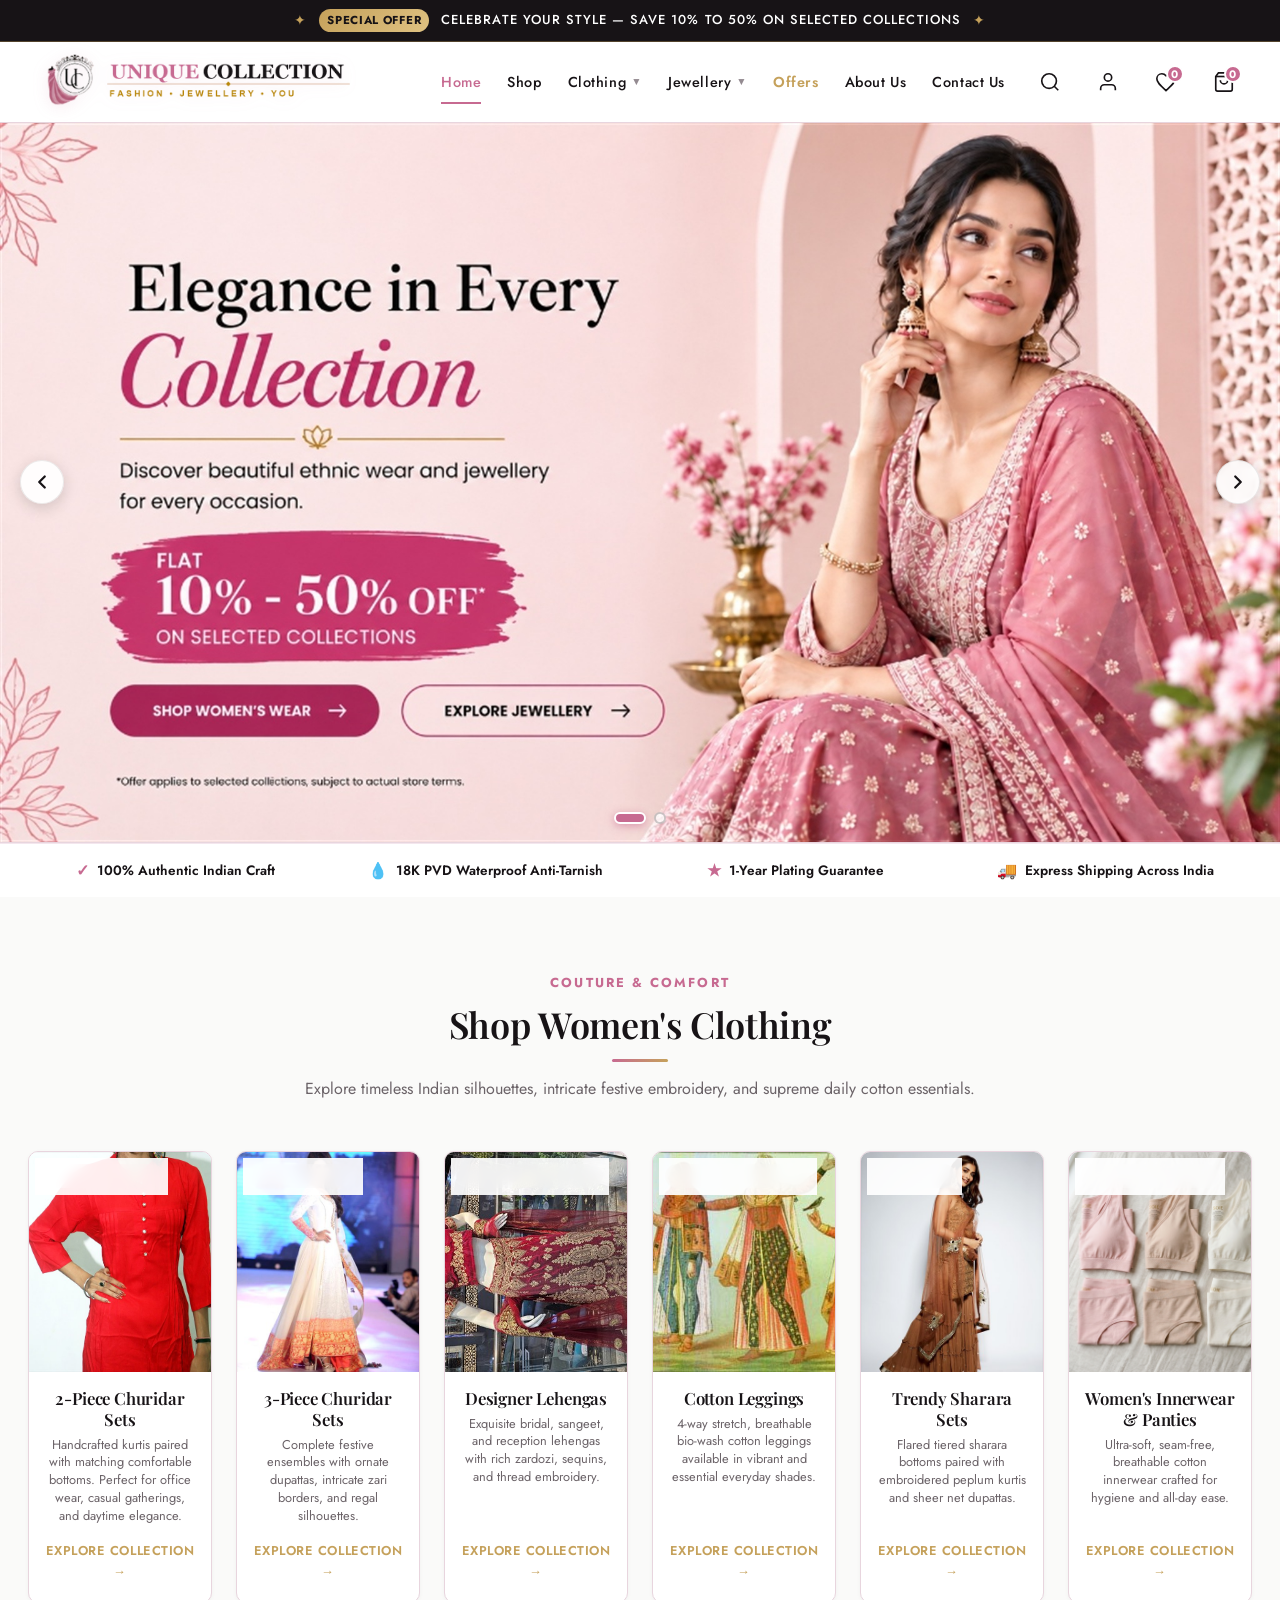
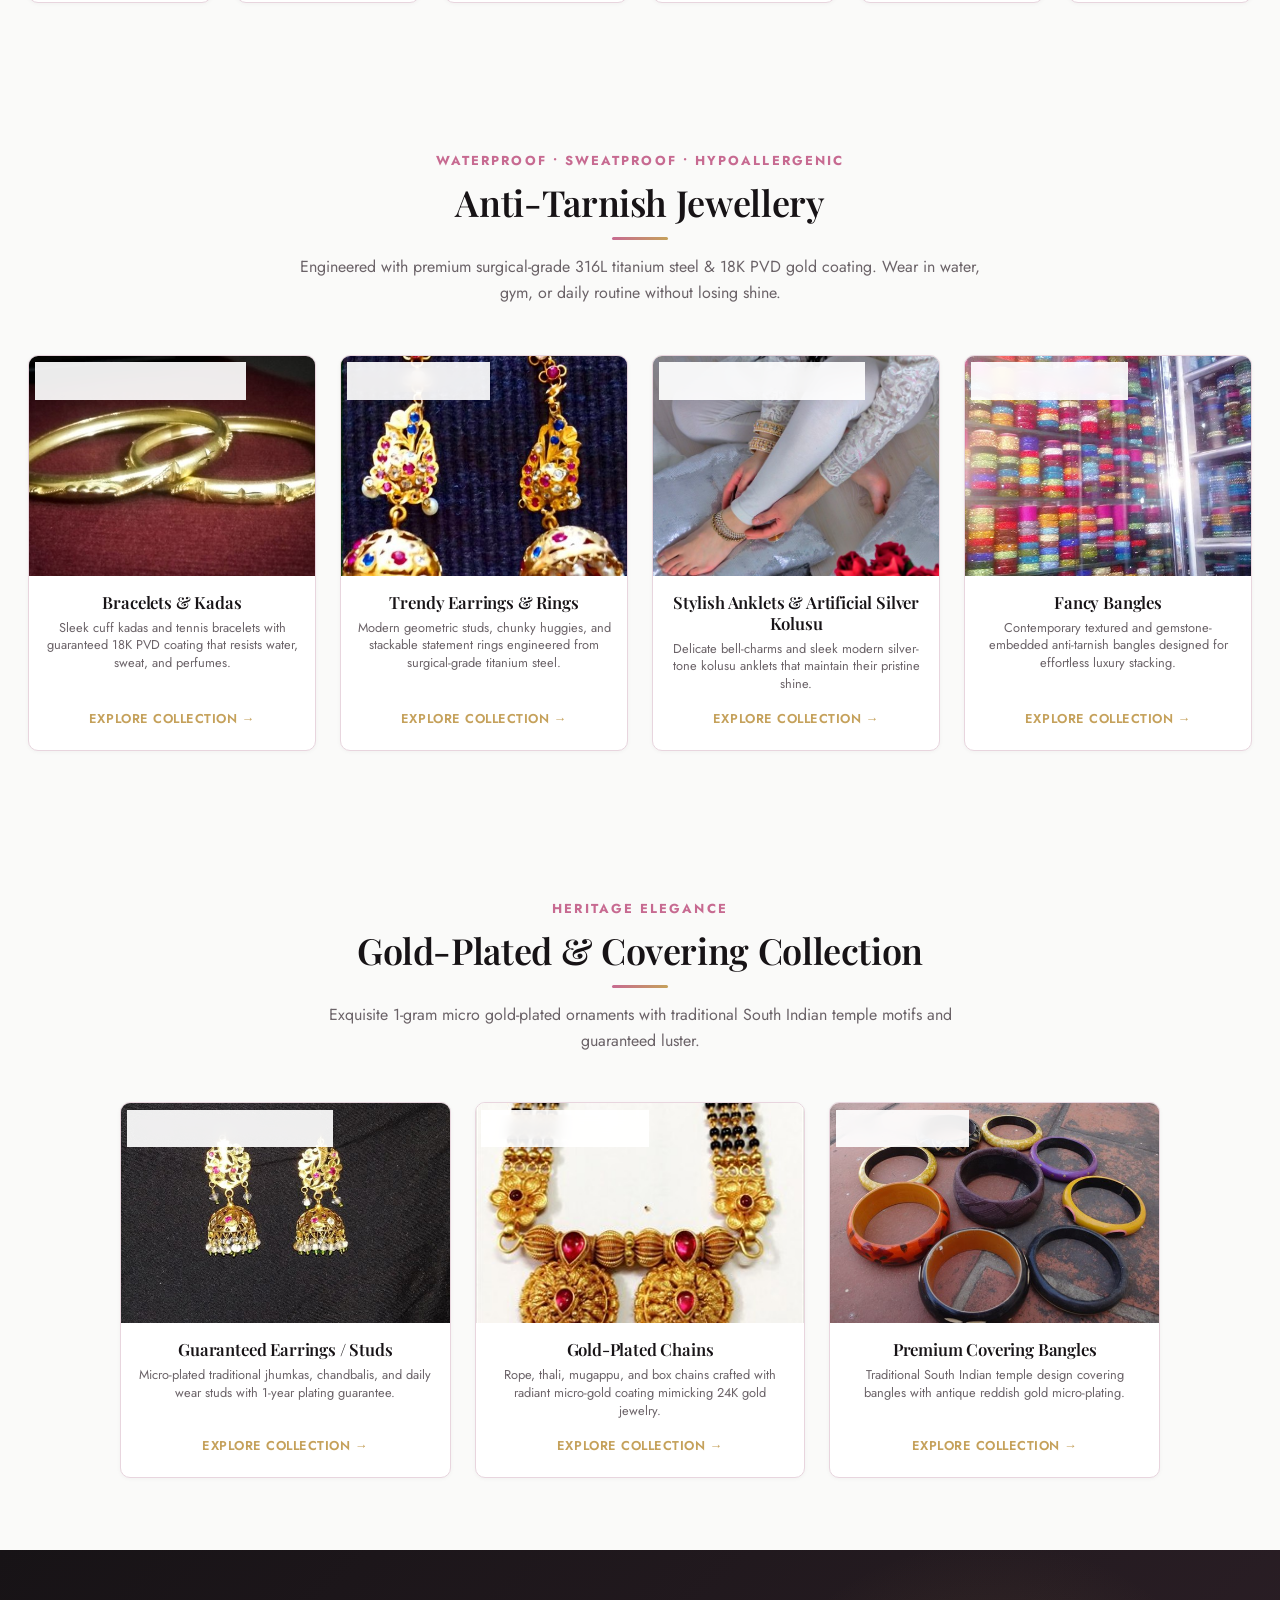
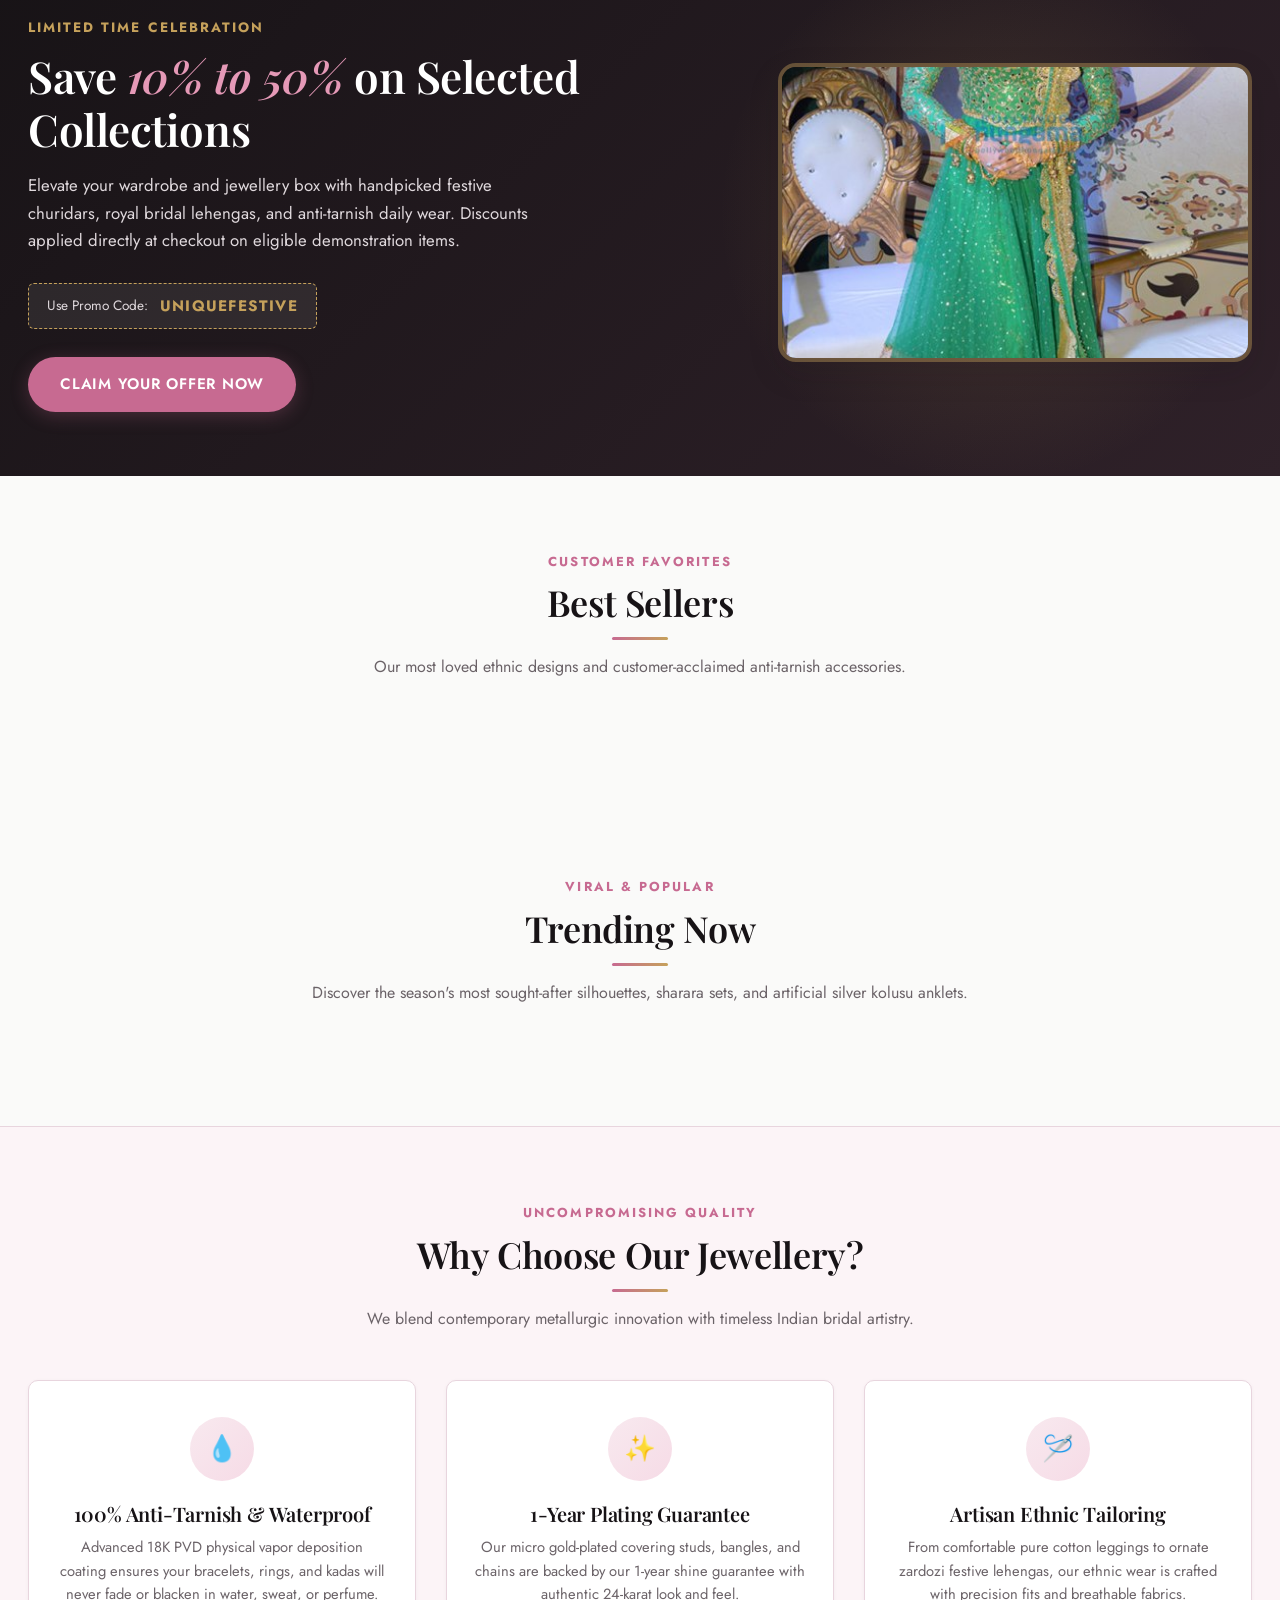
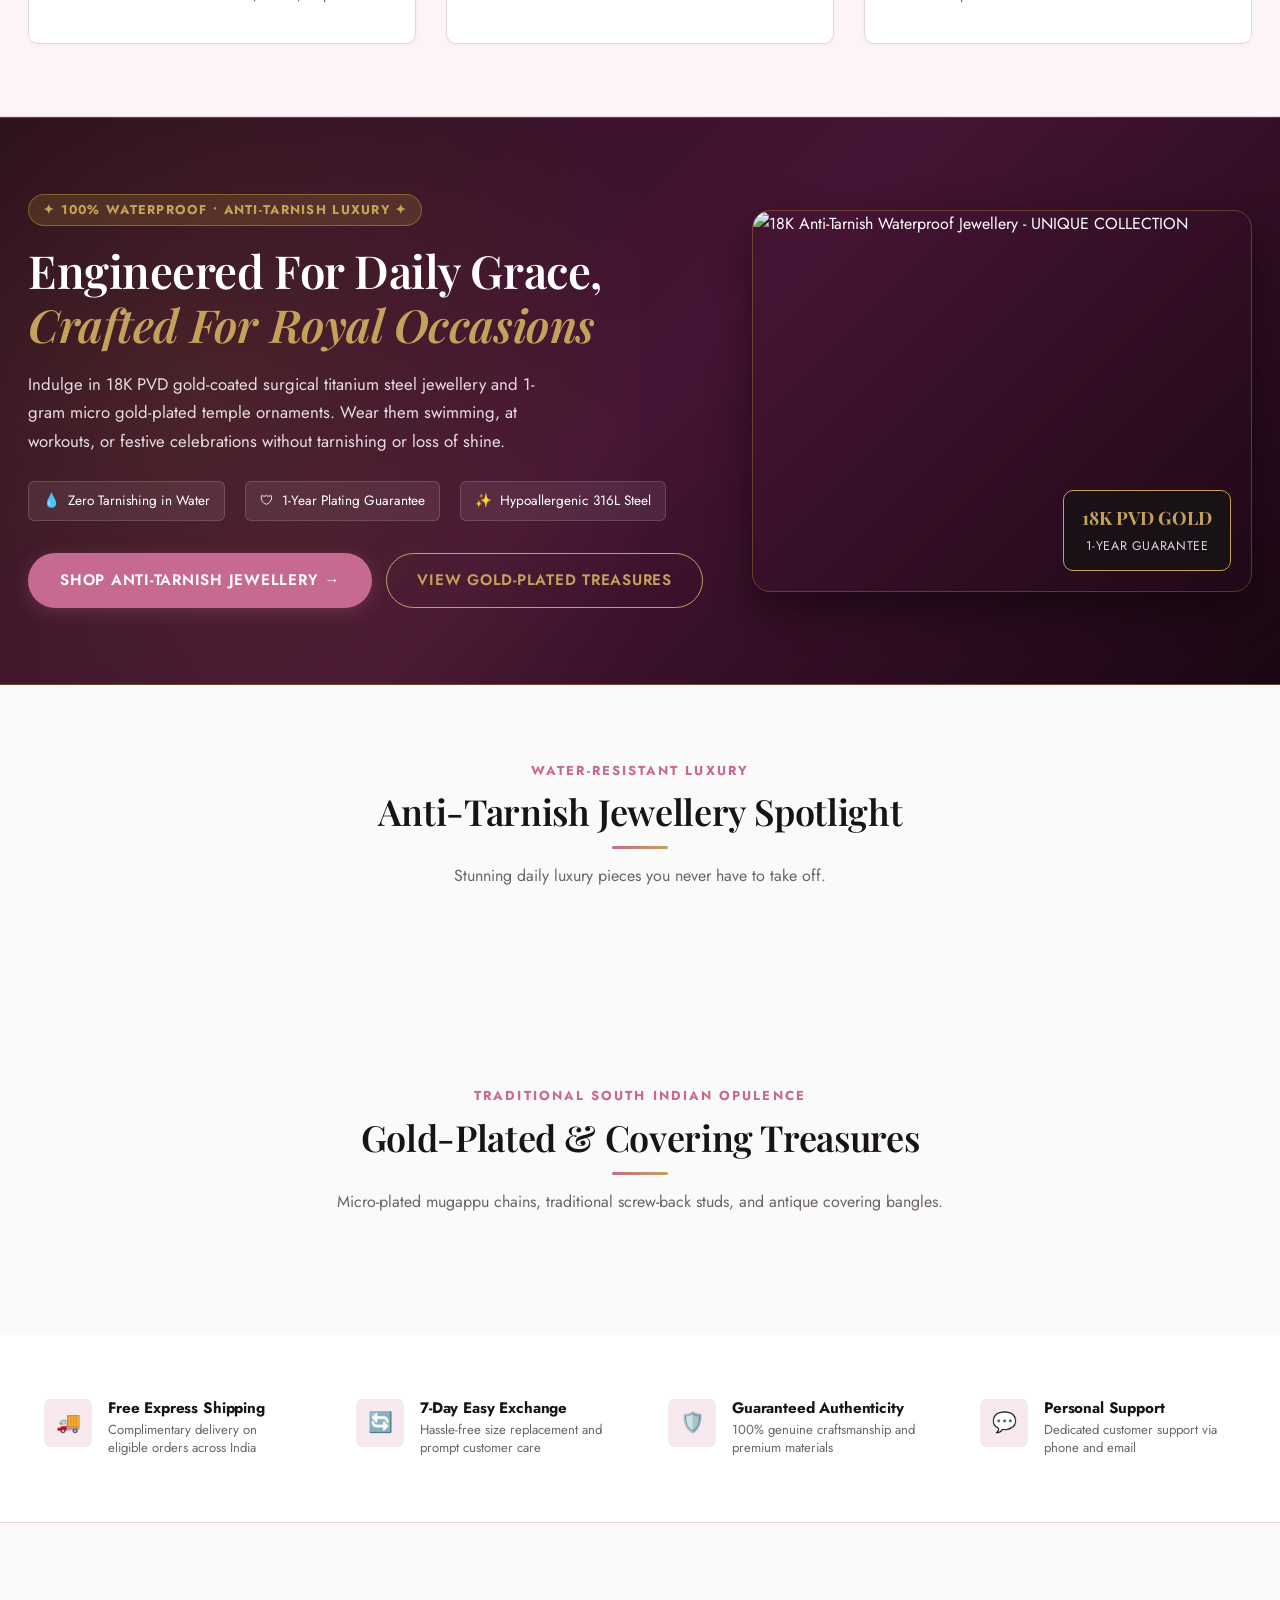
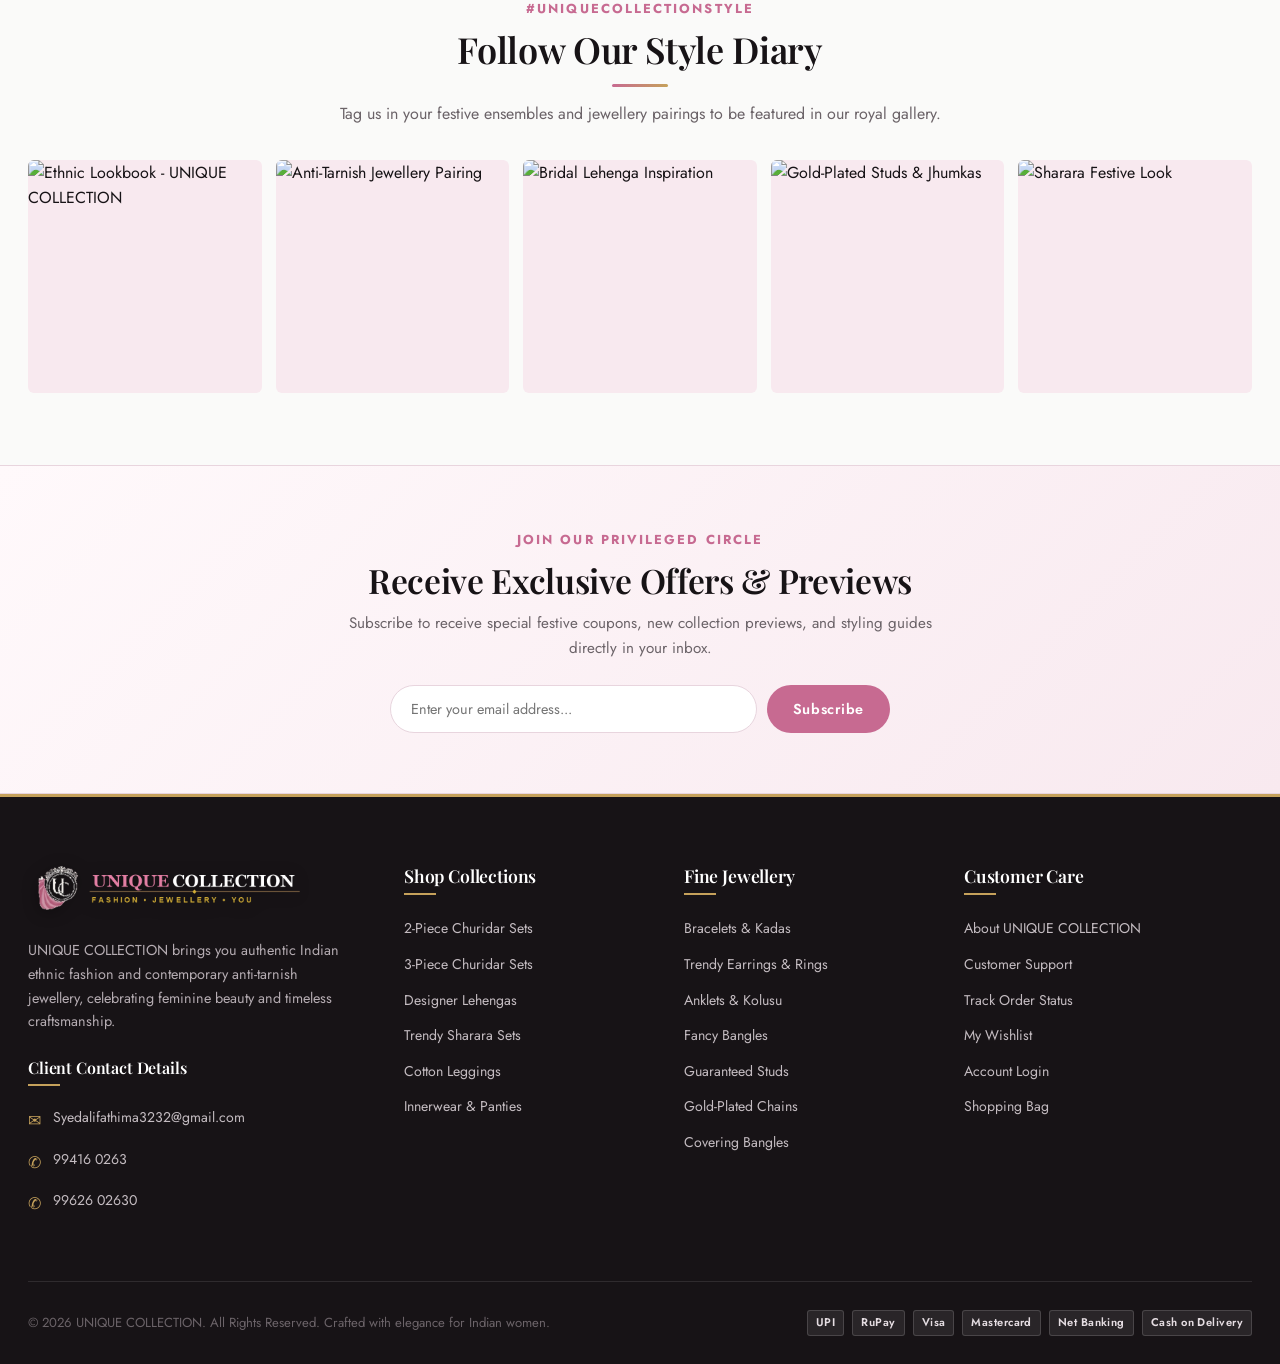
==== index.html @ 537240bc "Initial commit: Unique Collection e-commerce website" ====
<!DOCTYPE html>
<html lang="en">
<head>
    <meta charset="UTF-8">
    <meta name="viewport" content="width=device-width, initial-scale=1.0">
    <meta name="description" content="UNIQUE COLLECTION - Premium Indian Women's Fashion & Anti-Tarnish Jewellery. Elegant Churidar Sets, Lehengas, Anti-Tarnish Jewellery & Gold-Plated Accessories.">
    <meta name="keywords" content="women fashion, churidar sets, lehengas, anti-tarnish jewellery, gold plated jewellery, Indian ethnic wear, covering bangles">
    <title>UNIQUE COLLECTION | Premium Women's Fashion &amp; Jewellery</title>

    <!-- Google Fonts: Playfair Display (Serif) & Jost (Sans-Serif) -->
    <link rel="preconnect" href="https://fonts.googleapis.com">
    <link rel="preconnect" href="https://fonts.gstatic.com" crossorigin>
    <link href="https://fonts.googleapis.com/css2?family=Jost:wght@300;400;500;600;700&family=Playfair+Display:ital,wght@0,500;0,600;0,700;1,400&display=swap" rel="stylesheet">

    <!-- Stylesheets -->
    <link rel="stylesheet" href="css/style.css">
    <link rel="stylesheet" href="css/responsive.css">

    <!-- JavaScript Files (Deferred for fast, non-blocking rendering) -->
    <script src="js/products.js" defer></script>
    <script src="js/cart.js" defer></script>
    <script src="js/auth.js" defer></script>
    <script src="js/main.js" defer></script>
</head>
<body>

    <!-- =========================================================================
         1. Slim Top Announcement Bar
         ========================================================================= -->
    <div class="announcement-bar" role="region" aria-label="Announcement">
        <div class="container">
            <div class="announcement-content">
                <span class="announcement-sparkle">✦</span>
                <span class="announcement-badge">Special Offer</span>
                <span>CELEBRATE YOUR STYLE — SAVE 10% TO 50% ON SELECTED COLLECTIONS</span>
                <span class="announcement-sparkle">✦</span>
            </div>
        </div>
    </div>

    <!-- =========================================================================
         2. Site Header & Primary Navigation
         ========================================================================= -->
    <header class="site-header" id="site-header">
        <div class="header-container">
            <div class="header-inner">
                
                <!-- Mobile Navigation Hamburger Button -->
                <button type="button" class="mobile-nav-toggle" id="mobile-nav-toggle" aria-label="Open mobile navigation menu">
                    <span class="hamburger-line"></span>
                    <span class="hamburger-line"></span>
                    <span class="hamburger-line"></span>
                </button>

                <!-- Brand Logo (Client official logo) -->
                <a href="index.html" class="brand-logo" aria-label="UNIQUE COLLECTION Home">
                    <img src="assets/logo/logo.png" alt="UNIQUE COLLECTION - Fashion • Jewellery • You" class="brand-logo-img">
                </a>

                <!-- Desktop Primary Navigation Links -->
                <nav class="main-nav" aria-label="Main Navigation">
                    <ul class="nav-list">
                        <li class="nav-item">
                            <a href="index.html" class="nav-link active">Home</a>
                        </li>
                        <li class="nav-item">
                            <a href="pages/shop.html" class="nav-link">Shop</a>
                        </li>

                        <!-- Women's Clothing Mega Menu -->
                        <li class="nav-item">
                            <a href="pages/category.html?cat=clothing" class="nav-link">
                                Clothing <span class="dropdown-chevron">▼</span>
                            </a>
                            <div class="nav-dropdown dropdown-mega">
                                <div>
                                    <h4 class="dropdown-col-title">Ethnic &amp; Occasion Wear</h4>
                                    <ul class="dropdown-menu-list">
                                        <li>
                                            <a href="pages/category.html?cat=2-piece-churidar-sets">
                                                2-Piece Churidar Sets <span class="dropdown-badge">Classic</span>
                                            </a>
                                        </li>
                                        <li>
                                            <a href="pages/category.html?cat=3-piece-churidar-sets">
                                                3-Piece Churidar Sets <span class="dropdown-badge">Festive</span>
                                            </a>
                                        </li>
                                        <li>
                                            <a href="pages/category.html?cat=designer-lehengas">
                                                Designer Lehengas <span class="dropdown-badge">Bridal</span>
                                            </a>
                                        </li>
                                        <li>
                                            <a href="pages/category.html?cat=trendy-sharara-sets">
                                                Trendy Sharara Sets <span class="dropdown-badge">Hot</span>
                                            </a>
                                        </li>
                                    </ul>
                                </div>
                                <div>
                                    <h4 class="dropdown-col-title">Comfort Essentials</h4>
                                    <ul class="dropdown-menu-list">
                                        <li>
                                            <a href="pages/category.html?cat=cotton-leggings">
                                                Cotton Leggings (4-Way Stretch)
                                            </a>
                                        </li>
                                        <li>
                                            <a href="pages/category.html?cat=womens-innerwear-panties">
                                                Women's Innerwear &amp; Panties
                                            </a>
                                        </li>
                                    </ul>
                                </div>
                            </div>
                        </li>

                        <!-- Jewellery Mega Menu -->
                        <li class="nav-item">
                            <a href="pages/category.html?cat=jewellery" class="nav-link">
                                Jewellery <span class="dropdown-chevron">▼</span>
                            </a>
                            <div class="nav-dropdown dropdown-mega">
                                <div>
                                    <h4 class="dropdown-col-title">Anti-Tarnish Jewellery</h4>
                                    <ul class="dropdown-menu-list">
                                        <li>
                                            <a href="pages/category.html?cat=bracelets-kadas">
                                                Bracelets &amp; Kadas <span class="dropdown-badge">Waterproof</span>
                                            </a>
                                        </li>
                                        <li>
                                            <a href="pages/category.html?cat=trendy-earrings-rings">
                                                Trendy Earrings &amp; Rings
                                            </a>
                                        </li>
                                        <li>
                                            <a href="pages/category.html?cat=stylish-anklets-kolusu">
                                                Stylish Anklets &amp; Silver Kolusu
                                            </a>
                                        </li>
                                        <li>
                                            <a href="pages/category.html?cat=fancy-bangles">
                                                Fancy Bangles
                                            </a>
                                        </li>
                                    </ul>
                                </div>
                                <div>
                                    <h4 class="dropdown-col-title">Gold-Plated &amp; Covering</h4>
                                    <ul class="dropdown-menu-list">
                                        <li>
                                            <a href="pages/category.html?cat=guaranteed-earrings-studs">
                                                Guaranteed Earrings / Studs <span class="dropdown-badge">1-Yr Plating</span>
                                            </a>
                                        </li>
                                        <li>
                                            <a href="pages/category.html?cat=gold-plated-chains">
                                                Gold-Plated Chains (24K Glow)
                                            </a>
                                        </li>
                                        <li>
                                            <a href="pages/category.html?cat=premium-covering-bangles">
                                                Premium Covering Bangles
                                            </a>
                                        </li>
                                    </ul>
                                </div>
                            </div>
                        </li>
                        <li class="nav-item">
                            <a href="#special-offers" class="nav-link text-gold" style="color: var(--color-gold); font-weight: 600;">Offers</a>
                        </li>
                        <li class="nav-item">
                            <a href="pages/about.html" class="nav-link">About Us</a>
                        </li>
                        <li class="nav-item">
                            <a href="pages/contact.html" class="nav-link">Contact Us</a>
                        </li>
                    </ul>
                </nav>

                <!-- Header Actions: Search, Account, Wishlist, Cart -->
                <div class="header-actions">
                    <!-- Search Trigger Button -->
                    <button type="button" class="action-btn" id="search-toggle-btn" aria-label="Search demonstration catalog">
                        <svg class="action-icon" viewBox="0 0 24 24">
                            <circle cx="11" cy="11" r="8"></circle>
                            <line x1="21" y1="21" x2="16.65" y2="16.65"></line>
                        </svg>
                    </button>

                    <!-- Account / Login Link -->
                    <a href="pages/login.html" class="action-btn" aria-label="Customer Login &amp; Account">
                        <svg class="action-icon" viewBox="0 0 24 24">
                            <path d="M20 21v-2a4 4 0 0 0-4-4H8a4 4 0 0 0-4 4v2"></path>
                            <circle cx="12" cy="7" r="4"></circle>
                        </svg>
                    </a>

                    <!-- Wishlist Link with dynamic badge count -->
                    <a href="pages/wishlist.html" class="action-btn" aria-label="View Wishlist">
                        <svg class="action-icon" viewBox="0 0 24 24">
                            <path d="M12 21.35l-1.45-1.32C5.4 15.36 2 12.28 2 8.5 2 5.42 4.42 3 7.5 3c1.74 0 3.41.81 4.5 2.09C13.09 3.81 14.76 3 16.5 3 19.58 3 22 5.42 22 8.5c0 3.78-3.4 6.86-8.55 11.54L12 21.35z"></path>
                        </svg>
                        <span class="badge-count wishlist-count-badge">0</span>
                    </a>

                    <!-- Shopping Bag / Cart Link with live badge count -->
                    <a href="pages/cart.html" class="action-btn" aria-label="View Shopping Bag">
                        <svg class="action-icon" viewBox="0 0 24 24">
                            <path d="M6 2L3 6v14a2 2 0 0 0 2 2h14a2 2 0 0 0 2-2V6l-3-4z"></path>
                            <line x1="3" y1="6" x2="21" y2="6"></line>
                            <path d="M16 10a4 4 0 0 1-8 0"></path>
                        </svg>
                        <span class="badge-count cart-count-badge">0</span>
                    </a>
                </div>
            </div>
        </div>

        <!-- Interactive Search Overlay Container -->
        <div class="search-overlay" id="search-overlay">
            <div class="container">
                <form class="search-form-inner" id="header-search-form">
                    <input type="text" class="search-input-field" id="header-search-input" placeholder="Search demonstration items (e.g. churidar, lehenga, kada, ring, bangles, gold chain)..." aria-label="Search catalog">
                    <button type="submit" class="search-submit-btn">
                        <span>Search</span>
                    </button>
                    <button type="button" class="search-close-btn" id="search-close-btn" aria-label="Close search">✕</button>
                </form>
            </div>
        </div>
    </header>

    <!-- =========================================================================
         Mobile Navigation Drawer & Overlay
         ========================================================================= -->
    <div class="mobile-drawer-overlay" id="mobile-drawer-overlay">
        <aside class="mobile-nav-drawer" aria-label="Mobile Navigation Drawer">
            <div class="drawer-header">
                <a href="index.html" class="brand-logo" aria-label="UNIQUE COLLECTION Home">
                    <img src="assets/logo/logo.png" alt="UNIQUE COLLECTION - Fashion • Jewellery • You" class="brand-logo-img" style="height: 38px;">
                </a>
                <button type="button" class="drawer-close-btn" id="drawer-close-btn" aria-label="Close menu">✕</button>
            </div>
            
            <div class="drawer-content">
                <ul class="mobile-menu-list">
                    <li class="mobile-menu-item">
                        <a href="index.html" class="mobile-menu-link active">Home</a>
                    </li>
                    <li class="mobile-menu-item">
                        <a href="pages/shop.html" class="mobile-menu-link">Shop All Collections</a>
                    </li>

                    <!-- Accordion: Women's Clothing -->
                    <li class="mobile-menu-item">
                        <a href="#" class="mobile-menu-link mobile-accordion-toggle" data-target="sub-clothing">
                            Women's Clothing <span class="mobile-chevron">▼</span>
                        </a>
                        <ul class="mobile-sub-menu" id="sub-clothing">
                            <li><a href="pages/category.html?cat=2-piece-churidar-sets">2-Piece Churidar Sets</a></li>
                            <li><a href="pages/category.html?cat=3-piece-churidar-sets">3-Piece Churidar Sets</a></li>
                            <li><a href="pages/category.html?cat=designer-lehengas">Designer Lehengas</a></li>
                            <li><a href="pages/category.html?cat=cotton-leggings">Cotton Leggings</a></li>
                            <li><a href="pages/category.html?cat=trendy-sharara-sets">Trendy Sharara Sets</a></li>
                            <li><a href="pages/category.html?cat=womens-innerwear-panties">Women's Innerwear &amp; Panties</a></li>
                        </ul>
                    </li>

                    <!-- Accordion: Jewellery -->
                    <li class="mobile-menu-item">
                        <a href="#" class="mobile-menu-link mobile-accordion-toggle" data-target="sub-jewellery">
                            Jewellery Collections <span class="mobile-chevron">▼</span>
                        </a>
                        <ul class="mobile-sub-menu" id="sub-jewellery">
                            <li><strong>Anti-Tarnish Jewellery</strong></li>
                            <li><a href="pages/category.html?cat=bracelets-kadas">Bracelets &amp; Kadas</a></li>
                            <li><a href="pages/category.html?cat=trendy-earrings-rings">Trendy Earrings &amp; Rings</a></li>
                            <li><a href="pages/category.html?cat=stylish-anklets-kolusu">Stylish Anklets &amp; Kolusu</a></li>
                            <li><a href="pages/category.html?cat=fancy-bangles">Fancy Bangles</a></li>
                            <li style="margin-top: 10px;"><strong>Gold-Plated &amp; Covering</strong></li>
                            <li><a href="pages/category.html?cat=guaranteed-earrings-studs">Guaranteed Earrings / Studs</a></li>
                            <li><a href="pages/category.html?cat=gold-plated-chains">Gold-Plated Chains</a></li>
                            <li><a href="pages/category.html?cat=premium-covering-bangles">Premium Covering Bangles</a></li>
                        </ul>
                    </li>
                    <li class="mobile-menu-item">
                        <a href="#special-offers" class="mobile-menu-link" style="color: var(--color-gold); font-weight: 600;">Special Offers (10%–50%)</a>
                    </li>
                    <li class="mobile-menu-item">
                        <a href="pages/wishlist.html" class="mobile-menu-link">My Wishlist</a>
                    </li>
                    <li class="mobile-menu-item">
                        <a href="pages/cart.html" class="mobile-menu-link">My Shopping Bag</a>
                    </li>
                    <li class="mobile-menu-item">
                        <a href="pages/login.html" class="mobile-menu-link">Login / Register</a>
                    </li>
                    <li class="mobile-menu-item">
                        <a href="pages/about.html" class="mobile-menu-link">About Us</a>
                    </li>
                    <li class="mobile-menu-item">
                        <a href="pages/contact.html" class="mobile-menu-link">Contact Us</a>
                    </li>
                </ul>
            </div>

            <div class="drawer-footer">
                <a href="mailto:Syedalifathima3232@gmail.com">
                    <span>✉</span> Syedalifathima3232@gmail.com
                </a>
                <a href="tel:994160263">
                    <span>✆</span> 99416 0263
                </a>
                <a href="tel:9962602630">
                    <span>✆</span> 99626 02630
                </a>
            </div>
        </aside>
    </div>

    <!-- Main Content Flow -->
    <main id="main-content">

        <!-- =====================================================================
             3. Hero Banner Section (Full Size Client Banner)
             ===================================================================== -->
        <section class="hero-banner-full-section hero-slider-section" aria-label="Hero Showcase" id="hero-slider">
            <div class="hero-slider-wrapper" id="hero-slider-wrapper">
                
                <!-- Slide 1: Women's Ethnic Wear & Jewellery (Pink Theme) -->
                <div class="hero-slide active" data-slide="0">
                    <div class="hero-banner-stage">
                        <div class="hero-banner-container">
                            <picture>
                                <source media="(min-width: 768px)" srcset="assets/images/hero-banner-hd.jpg 2048w, assets/images/hero-banner.jpg 1024w" sizes="100vw">
                                <img src="assets/images/hero-banner-hd.jpg" 
                                     srcset="assets/images/hero-banner-hd.jpg 2x, assets/images/hero-banner.jpg 1x"
                                     alt="UNIQUE COLLECTION - Elegance in Every Collection - Women's Ethnic Wear & Jewellery" 
                                     class="hero-full-banner-image"
                                     width="2048" height="1150"
                                     fetchpriority="high"
                                     decoding="async">
                            </picture>

                            <!-- Interactive overlay buttons positioned over the graphic buttons in the image -->
                            <div class="hero-banner-hotspots">
                                <a href="pages/category.html?cat=clothing" 
                                   class="hero-hotspot hotspot-clothing" 
                                   title="Shop Women's Wear" 
                                   aria-label="Shop Women's Wear">
                                    <span class="sr-only">Shop Women's Wear</span>
                                </a>
                                <a href="pages/category.html?cat=jewellery" 
                                   class="hero-hotspot hotspot-jewellery" 
                                   title="Explore Jewellery" 
                                   aria-label="Explore Jewellery">
                                    <span class="sr-only">Explore Jewellery</span>
                                </a>
                            </div>
                        </div>

                        <!-- Mobile Action CTA Bar for Slide 1 -->
                        <div class="hero-mobile-cta-bar">
                            <a href="pages/category.html?cat=clothing" class="btn-primary">
                                SHOP WOMEN'S WEAR →
                            </a>
                            <a href="pages/category.html?cat=jewellery" class="btn-secondary">
                                EXPLORE JEWELLERY →
                            </a>
                        </div>
                    </div>
                </div>

                <!-- Slide 2: Anti-Tarnish & Gold-Plated Jewellery (Blue Theme) -->
                <div class="hero-slide" data-slide="1">
                    <div class="hero-banner-stage">
                        <div class="hero-banner-container">
                            <picture>
                                <source media="(min-width: 768px)" srcset="assets/images/hero-banner-2-hd.jpg 2048w, assets/images/hero-banner-2.jpg 1024w" sizes="100vw">
                                <img src="assets/images/hero-banner-2-hd.jpg" 
                                     srcset="assets/images/hero-banner-2-hd.jpg 2x, assets/images/hero-banner-2.jpg 1x"
                                     alt="UNIQUE COLLECTION - Shine with Timeless Jewellery - Antitarnish & Gold-Plated Collections" 
                                     class="hero-full-banner-image"
                                     width="2048" height="1150"
                                     loading="lazy"
                                     decoding="async">
                            </picture>

                            <!-- Interactive overlay buttons for Slide 2 -->
                            <div class="hero-banner-hotspots">
                                <a href="pages/category.html?cat=jewellery" 
                                   class="hero-hotspot hotspot-slide2-jewellery" 
                                   title="Shop Jewellery" 
                                   aria-label="Shop Jewellery">
                                    <span class="sr-only">Shop Jewellery</span>
                                </a>
                                <a href="pages/shop.html" 
                                   class="hero-hotspot hotspot-slide2-explore" 
                                   title="Explore Collections" 
                                   aria-label="Explore Collections">
                                    <span class="sr-only">Explore Collections</span>
                                </a>
                            </div>
                        </div>

                        <!-- Mobile Action CTA Bar for Slide 2 -->
                        <div class="hero-mobile-cta-bar hero-mobile-cta-bar-blue">
                            <a href="pages/category.html?cat=jewellery" class="btn-primary" style="background-color: #3b7b8c;">
                                SHOP JEWELLERY →
                            </a>
                            <a href="pages/shop.html" class="btn-secondary" style="border-color: #3b7b8c; color: #2c5e6b;">
                                EXPLORE COLLECTIONS →
                            </a>
                        </div>
                    </div>
                </div>

            </div>

            <!-- Slider Navigation Arrows -->
            <button type="button" class="hero-slider-arrow hero-slider-prev" id="hero-slider-prev" aria-label="Previous Slide">
                <svg viewBox="0 0 24 24" width="22" height="22" fill="none" stroke="currentColor" stroke-width="2.5" stroke-linecap="round" stroke-linejoin="round">
                    <polyline points="15 18 9 12 15 6"></polyline>
                </svg>
            </button>
            <button type="button" class="hero-slider-arrow hero-slider-next" id="hero-slider-next" aria-label="Next Slide">
                <svg viewBox="0 0 24 24" width="22" height="22" fill="none" stroke="currentColor" stroke-width="2.5" stroke-linecap="round" stroke-linejoin="round">
                    <polyline points="9 18 15 12 9 6"></polyline>
                </svg>
            </button>

            <!-- Slider Dot Indicators -->
            <div class="hero-slider-dots" id="hero-slider-dots" role="tablist" aria-label="Hero Banner Slides">
                <button type="button" class="hero-dot active" data-slide-index="0" aria-label="Slide 1: Women's Wear" role="tab" aria-selected="true"></button>
                <button type="button" class="hero-dot" data-slide-index="1" aria-label="Slide 2: Timeless Jewellery" role="tab" aria-selected="false"></button>
            </div>
        </section>

            <!-- Key Pillars Micro-Highlights Ribbon below full-size banner -->
            <div class="hero-trust-ribbon">
                <div class="container">
                    <div class="hero-ribbon-grid">
                        <div class="ribbon-item">
                            <span class="ribbon-icon">✓</span>
                            <span>100% Authentic Indian Craft</span>
                        </div>
                        <div class="ribbon-item">
                            <span class="ribbon-icon">💧</span>
                            <span>18K PVD Waterproof Anti-Tarnish</span>
                        </div>
                        <div class="ribbon-item">
                            <span class="ribbon-icon">★</span>
                            <span>1-Year Plating Guarantee</span>
                        </div>
                        <div class="ribbon-item">
                            <span class="ribbon-icon">🚚</span>
                            <span>Express Shipping Across India</span>
                        </div>
                    </div>
                </div>
            </div>
        </section>

        <!-- =====================================================================
             Interactive Live Search Results Section (Dynamically revealed)
             ===================================================================== -->
        <section class="section-padding bg-blush" id="search-results-section" style="display: none; border-bottom: 1px solid var(--color-border);">
            <div class="container">
                <div class="section-header">
                    <span class="section-eyebrow">Instant Demonstration Catalog Search</span>
                    <h2 class="section-title">Search Results for <span id="search-query-display" style="color: var(--color-primary);"></span></h2>
                    <div class="section-divider"></div>
                    <p class="section-desc" id="search-count-display"></p>
                </div>
                <div class="product-grid" id="search-results-grid"></div>
            </div>
        </section>

        <!-- =====================================================================
             4. Shop by Category - Women's Clothing
             ===================================================================== -->
        <section class="section-padding" id="clothing-collection" aria-label="Women's Clothing Categories">
            <div class="container">
                <div class="section-header">
                    <span class="section-eyebrow">Couture &amp; Comfort</span>
                    <h2 class="section-title">Shop Women's Clothing</h2>
                    <div class="section-divider"></div>
                    <p class="section-desc">
                        Explore timeless Indian silhouettes, intricate festive embroidery, and supreme daily cotton essentials.
                    </p>
                </div>

                <!-- Clothing Categories Grid (6 Client Categories) -->
                <div class="category-grid category-grid-6" id="clothing-category-grid">
                    <!-- Dynamic rendering from js/products.js via js/main.js -->
                </div>
            </div>
        </section>

        <!-- =====================================================================
             Shop by Category - Anti-Tarnish Jewellery
             ===================================================================== -->
        <section class="section-padding bg-blush" id="jewellery-collection" aria-label="Anti-Tarnish Jewellery Categories">
            <div class="container">
                <div class="section-header">
                    <span class="section-eyebrow">Waterproof • Sweatproof • Hypoallergenic</span>
                    <h2 class="section-title">Anti-Tarnish Jewellery</h2>
                    <div class="section-divider"></div>
                    <p class="section-desc">
                        Engineered with premium surgical-grade 316L titanium steel &amp; 18K PVD gold coating.
                        Wear in water, gym, or daily routine without losing shine.
                    </p>
                </div>

                <!-- Anti-Tarnish Categories Grid (4 Client Categories) -->
                <div class="category-grid category-grid-4" id="anti-tarnish-category-grid">
                    <!-- Dynamic rendering from js/products.js via js/main.js -->
                </div>
            </div>
        </section>

        <!-- =====================================================================
             Shop by Category - Gold-Plated & Covering Collection
             ===================================================================== -->
        <section class="section-padding" id="gold-plated-collection" aria-label="Gold-Plated & Covering Collection Categories">
            <div class="container">
                <div class="section-header">
                    <span class="section-eyebrow">Heritage Elegance</span>
                    <h2 class="section-title">Gold-Plated &amp; Covering Collection</h2>
                    <div class="section-divider"></div>
                    <p class="section-desc">
                        Exquisite 1-gram micro gold-plated ornaments with traditional South Indian temple motifs and guaranteed luster.
                    </p>
                </div>

                <!-- Gold-Plated Categories Grid (3 Client Categories) -->
                <div class="category-grid category-grid-3" id="gold-plated-category-grid">
                    <!-- Dynamic rendering from js/products.js via js/main.js -->
                </div>
            </div>
        </section>

        <!-- =====================================================================
             6. Stylish Promotional Banner (10% to 50% OFF)
             ===================================================================== -->
        <section class="promo-banner-section" id="special-offers" aria-label="Festive Promotion">
            <div class="container">
                <div class="promo-grid">
                    <div class="promo-content">
                        <span class="promo-label">Limited Time Celebration</span>
                        <h2>Save <span>10% to 50%</span> on Selected Collections</h2>
                        <p>
                            Elevate your wardrobe and jewellery box with handpicked festive churidars, royal bridal lehengas, and anti-tarnish daily wear. Discounts applied directly at checkout on eligible demonstration items.
                        </p>

                        <div class="promo-code-box">
                            <span>Use Promo Code:</span>
                            <strong>UNIQUEFESTIVE</strong>
                        </div>

                        <div>
                            <a href="pages/shop.html" class="btn-primary">
                                CLAIM YOUR OFFER NOW
                            </a>
                        </div>
                    </div>

                    <div class="promo-image-box">
                        <img src="assets/images/promo-offer.jpg" 
                             alt="Festive Lehengas and Jewellery Offer - UNIQUE COLLECTION"
                             loading="lazy">
                    </div>
                </div>
            </div>
        </section>

        <!-- =====================================================================
             5. Featured Products - Section 2: Best Sellers
             ===================================================================== -->
        <section class="section-padding" id="best-sellers" aria-label="Best Sellers">
            <div class="container">
                <div class="section-header">
                    <span class="section-eyebrow">Customer Favorites</span>
                    <h2 class="section-title">Best Sellers</h2>
                    <div class="section-divider"></div>
                    <p class="section-desc">
                        Our most loved ethnic designs and customer-acclaimed anti-tarnish accessories.
                    </p>
                </div>

                <div class="product-grid" id="best-sellers-grid">
                    <!-- Populated dynamically by js/main.js -->
                </div>
            </div>
        </section>

        <!-- =====================================================================
             5. Featured Products - Section 3: Trending Now
             ===================================================================== -->
        <section class="section-padding bg-blush" id="trending" aria-label="Trending Now">
            <div class="container">
                <div class="section-header">
                    <span class="section-eyebrow">Viral &amp; Popular</span>
                    <h2 class="section-title">Trending Now</h2>
                    <div class="section-divider"></div>
                    <p class="section-desc">
                        Discover the season's most sought-after silhouettes, sharara sets, and artificial silver kolusu anklets.
                    </p>
                </div>

                <div class="product-grid" id="trending-grid">
                    <!-- Populated dynamically by js/main.js -->
                </div>
            </div>
        </section>

        <!-- =====================================================================
             Anti-Tarnish & Gold-Plated Highlights Section
             ===================================================================== -->
        <section class="section-padding highlights-section" aria-label="Brand Craftsmanship Highlights">
            <div class="container">
                <div class="section-header">
                    <span class="section-eyebrow">Uncompromising Quality</span>
                    <h2 class="section-title">Why Choose Our Jewellery?</h2>
                    <div class="section-divider"></div>
                    <p class="section-desc">
                        We blend contemporary metallurgic innovation with timeless Indian bridal artistry.
                    </p>
                </div>

                <div class="highlights-grid">
                    <!-- Card 1 -->
                    <div class="highlight-box">
                        <div class="highlight-icon-circle">💧</div>
                        <h3>100% Anti-Tarnish &amp; Waterproof</h3>
                        <p>
                            Advanced 18K PVD physical vapor deposition coating ensures your bracelets, rings, and kadas will never fade or blacken in water, sweat, or perfume.
                        </p>
                    </div>

                    <!-- Card 2 -->
                    <div class="highlight-box">
                        <div class="highlight-icon-circle">✨</div>
                        <h3>1-Year Plating Guarantee</h3>
                        <p>
                            Our micro gold-plated covering studs, bangles, and chains are backed by our 1-year shine guarantee with authentic 24-karat look and feel.
                        </p>
                    </div>

                    <!-- Card 3 -->
                    <div class="highlight-box">
                        <div class="highlight-icon-circle">🪡</div>
                        <h3>Artisan Ethnic Tailoring</h3>
                        <p>
                            From comfortable pure cotton leggings to ornate zardozi festive lehengas, our ethnic wear is crafted with precision fits and breathable fabrics.
                        </p>
                    </div>
                </div>
            </div>
        </section>

        <!-- =====================================================================
             Full-Width Promotional Banner 3: Anti-Tarnish & Fine Jewellery Spotlight
             ===================================================================== -->
        <section class="promo-banner-jewellery" id="jewellery-promo-banner" aria-label="Fine Jewellery Promotion">
            <div class="container">
                <div class="jewellery-promo-grid">
                    <div class="jewellery-promo-content">
                        <span class="jewellery-promo-eyebrow">✦ 100% Waterproof • Anti-Tarnish Luxury ✦</span>
                        <h2>Engineered For Daily Grace, <span>Crafted For Royal Occasions</span></h2>
                        <p>
                            Indulge in 18K PVD gold-coated surgical titanium steel jewellery and 1-gram micro gold-plated temple ornaments. Wear them swimming, at workouts, or festive celebrations without tarnishing or loss of shine.
                        </p>

                        <div class="jewellery-features-row">
                            <div class="jewellery-feature-pill">
                                <span>💧</span>
                                <span>Zero Tarnishing in Water</span>
                            </div>
                            <div class="jewellery-feature-pill">
                                <span>🛡</span>
                                <span>1-Year Plating Guarantee</span>
                            </div>
                            <div class="jewellery-feature-pill">
                                <span>✨</span>
                                <span>Hypoallergenic 316L Steel</span>
                            </div>
                        </div>

                        <div class="jewellery-promo-cta-row">
                            <a href="pages/category.html?cat=jewellery" class="btn-primary">
                                SHOP ANTI-TARNISH JEWELLERY →
                            </a>
                            <a href="pages/category.html?cat=gold-plated-chains" class="btn-secondary" style="border-color: var(--color-gold); color: var(--color-gold);">
                                VIEW GOLD-PLATED TREASURES
                            </a>
                        </div>
                    </div>

                    <div class="jewellery-promo-media">
                        <div class="jewellery-promo-img-box">
                            <img src="https://images.unsplash.com/photo-1611591475878-1a5c689fef3f?w=800&auto=format&fit=crop&q=80" 
                                 alt="18K Anti-Tarnish Waterproof Jewellery - UNIQUE COLLECTION" 
                                 loading="lazy">
                            <div class="jewellery-promo-floating-tag">
                                <strong>18K PVD GOLD</strong>
                                <span>1-Year Guarantee</span>
                            </div>
                        </div>
                    </div>
                </div>
            </div>
        </section>

        <!-- =====================================================================
             5. Featured Products - Section 4: Anti-Tarnish Showcase
             ===================================================================== -->
        <section class="section-padding" id="anti-tarnish-showcase" aria-label="Anti-Tarnish Jewellery Showcase">
            <div class="container">
                <div class="section-header">
                    <span class="section-eyebrow">Water-Resistant Luxury</span>
                    <h2 class="section-title">Anti-Tarnish Jewellery Spotlight</h2>
                    <div class="section-divider"></div>
                    <p class="section-desc">
                        Stunning daily luxury pieces you never have to take off.
                    </p>
                </div>

                <div class="product-grid" id="anti-tarnish-grid">
                    <!-- Populated dynamically by js/main.js -->
                </div>
            </div>
        </section>

        <!-- =====================================================================
             5. Featured Products - Section 5: Gold-Plated & Covering Showcase
             ===================================================================== -->
        <section class="section-padding bg-blush" id="gold-plated-showcase" aria-label="Gold-Plated Collection Showcase">
            <div class="container">
                <div class="section-header">
                    <span class="section-eyebrow">Traditional South Indian Opulence</span>
                    <h2 class="section-title">Gold-Plated &amp; Covering Treasures</h2>
                    <div class="section-divider"></div>
                    <p class="section-desc">
                        Micro-plated mugappu chains, traditional screw-back studs, and antique covering bangles.
                    </p>
                </div>

                <div class="product-grid" id="gold-plated-grid">
                    <!-- Populated dynamically by js/main.js -->
                </div>
            </div>
        </section>

        <!-- =====================================================================
             Shopping Benefits Section (Configurable Placeholders)
             ===================================================================== -->
        <section class="section-padding-sm benefits-section" aria-label="Shopping Benefits">
            <div class="container">
                <div class="benefits-grid">
                    <div class="benefit-item">
                        <div class="benefit-icon">🚚</div>
                        <div class="benefit-info">
                            <h4>Free Express Shipping</h4>
                            <p>Complimentary delivery on eligible orders across India</p>
                        </div>
                    </div>

                    <div class="benefit-item">
                        <div class="benefit-icon">🔄</div>
                        <div class="benefit-info">
                            <h4>7-Day Easy Exchange</h4>
                            <p>Hassle-free size replacement and prompt customer care</p>
                        </div>
                    </div>

                    <div class="benefit-item">
                        <div class="benefit-icon">🛡️</div>
                        <div class="benefit-info">
                            <h4>Guaranteed Authenticity</h4>
                            <p>100% genuine craftsmanship and premium materials</p>
                        </div>
                    </div>

                    <div class="benefit-item">
                        <div class="benefit-icon">💬</div>
                        <div class="benefit-info">
                            <h4>Personal Support</h4>
                            <p>Dedicated customer support via phone and email</p>
                        </div>
                    </div>
                </div>
            </div>
        </section>

        <!-- =====================================================================
             Instagram / Social Showcase Lookbook
             ===================================================================== -->
        <section class="section-padding" aria-label="Social Lookbook">
            <div class="container">
                <div class="section-header" style="margin-bottom: 32px;">
                    <span class="section-eyebrow">#UniqueCollectionStyle</span>
                    <h2 class="section-title">Follow Our Style Diary</h2>
                    <div class="section-divider"></div>
                    <p class="section-desc">
                        Tag us in your festive ensembles and jewellery pairings to be featured in our royal gallery.
                    </p>
                </div>

                <div class="instagram-grid">
                    <div class="insta-card">
                        <img src="https://images.unsplash.com/photo-1583391733956-3750e0ff4e8b?w=500&auto=format&fit=crop&q=80" alt="Ethnic Lookbook - UNIQUE COLLECTION" loading="lazy">
                        <div class="insta-overlay">
                            <span>📷</span>
                            <p>@uniquecollection</p>
                        </div>
                    </div>
                    <div class="insta-card">
                        <img src="https://images.unsplash.com/photo-1611591475878-1a5c689fef3f?w=500&auto=format&fit=crop&q=80" alt="Anti-Tarnish Jewellery Pairing" loading="lazy">
                        <div class="insta-overlay">
                            <span>📷</span>
                            <p>@uniquecollection</p>
                        </div>
                    </div>
                    <div class="insta-card">
                        <img src="https://images.unsplash.com/photo-1594552072238-b8a33785b261?w=500&auto=format&fit=crop&q=80" alt="Bridal Lehenga Inspiration" loading="lazy">
                        <div class="insta-overlay">
                            <span>📷</span>
                            <p>@uniquecollection</p>
                        </div>
                    </div>
                    <div class="insta-card">
                        <img src="https://images.unsplash.com/photo-1535632787350-4e68ef0ac584?w=500&auto=format&fit=crop&q=80" alt="Gold-Plated Studs & Jhumkas" loading="lazy">
                        <div class="insta-overlay">
                            <span>📷</span>
                            <p>@uniquecollection</p>
                        </div>
                    </div>
                    <div class="insta-card">
                        <img src="https://images.unsplash.com/photo-1518049362265-d5b2a6467637?w=500&auto=format&fit=crop&q=80" alt="Sharara Festive Look" loading="lazy">
                        <div class="insta-overlay">
                            <span>📷</span>
                            <p>@uniquecollection</p>
                        </div>
                    </div>
                </div>
            </div>
        </section>

        <!-- =====================================================================
             Newsletter Subscription Section
             ===================================================================== -->
        <section class="newsletter-section" aria-label="Newsletter Subscription">
            <div class="container">
                <div class="newsletter-box">
                    <span class="section-eyebrow">Join Our Privileged Circle</span>
                    <h2>Receive Exclusive Offers &amp; Previews</h2>
                    <p>
                        Subscribe to receive special festive coupons, new collection previews, and styling guides directly in your inbox.
                    </p>

                    <form class="newsletter-form" id="newsletter-form" novalidate>
                        <input type="email" class="newsletter-input" id="newsletter-email" placeholder="Enter your email address..." aria-label="Email address for newsletter" required>
                        <button type="submit" class="newsletter-btn">Subscribe</button>
                    </form>
                    <div class="newsletter-feedback" id="newsletter-feedback"></div>
                </div>
            </div>
        </section>

    </main>

    <!-- =========================================================================
         Quick View Product Modal Popup
         ========================================================================= -->
    <div class="modal-overlay" id="quick-view-modal" role="dialog" aria-modal="true" aria-label="Product Quick View">
        <div class="quick-view-card">
            <button type="button" class="modal-close-btn" id="modal-close-btn" aria-label="Close modal">✕</button>
            
            <div class="quick-view-media">
                <img id="qv-image" src="" alt="Product Quick View">
            </div>

            <div class="quick-view-details">
                <span class="qv-category" id="qv-category">Category</span>
                <h2 class="qv-title" id="qv-title">Product Name</h2>
                
                <div class="qv-pricing">
                    <span class="qv-price" id="qv-price">₹0</span>
                    <span class="qv-original" id="qv-original-price"></span>
                    <span class="qv-discount" id="qv-discount"></span>
                </div>

                <p class="qv-desc" id="qv-desc"></p>

                <div>
                    <label class="qv-option-label">Select Size / Variant:</label>
                    <div class="qv-size-selector" id="qv-size-selector"></div>
                </div>

                <div class="qv-qty-row">
                    <label class="qv-option-label" style="margin-bottom: 0;">Quantity:</label>
                    <div class="qty-counter">
                        <button type="button" class="qty-btn" id="qv-qty-minus">-</button>
                        <input type="text" class="qty-input" id="qv-qty-input" value="1" readonly>
                        <button type="button" class="qty-btn" id="qv-qty-plus">+</button>
                    </div>
                </div>

                <div class="qv-actions">
                    <button type="button" class="btn-primary" id="qv-add-cart-btn">
                        Add to Cart
                    </button>
                    <a href="#" class="btn-secondary" id="qv-view-full-details">
                        Full Details
                    </a>
                </div>
            </div>
        </div>
    </div>

    <!-- =========================================================================
         Toast Notifications Container
         ========================================================================= -->
    <div class="toast-container" id="toast-container" aria-live="polite"></div>

    <!-- =========================================================================
         7. Professional Footer
         ========================================================================= -->
    <footer class="site-footer" id="site-footer">
        <div class="container">
            <div class="footer-top">
                
                <!-- Brand Bio & Contact Information -->
                <div class="footer-brand">
                    <a href="index.html" class="brand-logo" style="margin-bottom: 16px; display: inline-block; padding: 0;">
                        <img src="assets/logo/logo-light.png" alt="UNIQUE COLLECTION - Fashion • Jewellery • You" class="brand-logo-img" style="height: 50px; filter: drop-shadow(0 2px 8px rgba(0,0,0,0.4));">
                    </a>
                    <p>
                        UNIQUE COLLECTION brings you authentic Indian ethnic fashion and contemporary anti-tarnish jewellery, celebrating feminine beauty and timeless craftsmanship.
                    </p>

                    <h4 class="footer-heading" style="margin-top: 24px; font-size: 1rem;">Client Contact Details</h4>
                    <ul class="footer-contact-info">
                        <li>
                            <span class="footer-contact-icon">✉</span>
                            <a href="mailto:Syedalifathima3232@gmail.com">Syedalifathima3232@gmail.com</a>
                        </li>
                        <li>
                            <span class="footer-contact-icon">✆</span>
                            <a href="tel:994160263">99416 0263</a>
                        </li>
                        <li>
                            <span class="footer-contact-icon">✆</span>
                            <a href="tel:9962602630">99626 02630</a>
                        </li>
                    </ul>
                </div>

                <!-- Navigation Quick Links -->
                <div>
                    <h4 class="footer-heading">Shop Collections</h4>
                    <ul class="footer-links">
                        <li><a href="pages/category.html?cat=2-piece-churidar-sets">2-Piece Churidar Sets</a></li>
                        <li><a href="pages/category.html?cat=3-piece-churidar-sets">3-Piece Churidar Sets</a></li>
                        <li><a href="pages/category.html?cat=designer-lehengas">Designer Lehengas</a></li>
                        <li><a href="pages/category.html?cat=trendy-sharara-sets">Trendy Sharara Sets</a></li>
                        <li><a href="pages/category.html?cat=cotton-leggings">Cotton Leggings</a></li>
                        <li><a href="pages/category.html?cat=womens-innerwear-panties">Innerwear &amp; Panties</a></li>
                    </ul>
                </div>

                <!-- Jewellery Collections -->
                <div>
                    <h4 class="footer-heading">Fine Jewellery</h4>
                    <ul class="footer-links">
                        <li><a href="pages/category.html?cat=bracelets-kadas">Bracelets &amp; Kadas</a></li>
                        <li><a href="pages/category.html?cat=trendy-earrings-rings">Trendy Earrings &amp; Rings</a></li>
                        <li><a href="pages/category.html?cat=stylish-anklets-kolusu">Anklets &amp; Kolusu</a></li>
                        <li><a href="pages/category.html?cat=fancy-bangles">Fancy Bangles</a></li>
                        <li><a href="pages/category.html?cat=guaranteed-earrings-studs">Guaranteed Studs</a></li>
                        <li><a href="pages/category.html?cat=gold-plated-chains">Gold-Plated Chains</a></li>
                        <li><a href="pages/category.html?cat=premium-covering-bangles">Covering Bangles</a></li>
                    </ul>
                </div>

                <!-- Customer Care & Information -->
                <div>
                    <h4 class="footer-heading">Customer Care</h4>
                    <ul class="footer-links">
                        <li><a href="pages/about.html">About UNIQUE COLLECTION</a></li>
                        <li><a href="pages/contact.html">Customer Support</a></li>
                        <li><a href="pages/my-orders.html">Track Order Status</a></li>
                        <li><a href="pages/wishlist.html">My Wishlist</a></li>
                        <li><a href="pages/login.html">Account Login</a></li>
                        <li><a href="pages/cart.html">Shopping Bag</a></li>
                    </ul>
                </div>

            </div>

            <!-- Footer Bottom Bar -->
            <div class="footer-bottom">
                <div>
                    <p>&copy; 2026 UNIQUE COLLECTION. All Rights Reserved. Crafted with elegance for Indian women.</p>
                </div>
                
                <!-- Payment methods indicator -->
                <div class="footer-payments-pill">
                    <span class="payment-tag">UPI</span>
                    <span class="payment-tag">RuPay</span>
                    <span class="payment-tag">Visa</span>
                    <span class="payment-tag">Mastercard</span>
                    <span class="payment-tag">Net Banking</span>
                    <span class="payment-tag">Cash on Delivery</span>
                </div>
            </div>
        </div>
    </footer>

</body>
</html>
---- css/style.css ----
/* ==========================================================================
   UNIQUE COLLECTION - Master Stylesheet
   Brand Colour Palette:
   - Primary Dusty Rose Pink: #C76A91
   - Blush Pink:              #F8E9EF
   - Elegant Black:           #171316
   - Champagne Gold:          #C5A15B
   - Pure White:              #FFFFFF
   ========================================================================== */

/* --------------------------------------------------------------------------
   1. Design System & CSS Custom Properties
   -------------------------------------------------------------------------- */
:root {
  /* Brand Color Palette */
  --color-primary: #C76A91;         /* Dusty rose pink */
  --color-primary-dark: #a94b72;
  --color-primary-light: #e599b7;
  --color-blush: #F8E9EF;           /* Blush pink background & accents */
  --color-blush-soft: #fcf4f7;
  --color-dark: #171316;            /* Elegant black */
  --color-dark-surface: #241d22;
  --color-gold: #C5A15B;            /* Champagne gold */
  --color-gold-hover: #b08a43;
  --color-gold-light: #faeecd;
  --color-white: #FFFFFF;

  /* Neutral & Functional Shades */
  --color-bg-body: #FAFAF9;
  --color-surface: #FFFFFF;
  --color-text-main: #171316;
  --color-text-muted: #6b6368;
  --color-text-light: #948b91;
  --color-border: #E8D5DE;
  --color-border-light: #F4E7EE;
  --color-success: #288c5e;
  --color-discount: #b5264b;

  /* Typography */
  --font-heading: 'Playfair Display', Georgia, serif;
  --font-body: 'Jost', -apple-system, BlinkMacSystemFont, 'Segoe UI', Roboto, sans-serif;

  /* Elevation & Shadows */
  --shadow-xs: 0 1px 4px rgba(23, 19, 22, 0.04);
  --shadow-sm: 0 2px 10px rgba(23, 19, 22, 0.06);
  --shadow-md: 0 6px 20px rgba(23, 19, 22, 0.08);
  --shadow-lg: 0 12px 32px rgba(23, 19, 22, 0.12);
  --shadow-gold: 0 4px 18px rgba(197, 161, 91, 0.25);
  --shadow-pink: 0 4px 18px rgba(199, 106, 145, 0.25);

  /* Border Radii */
  --radius-xs: 3px;
  --radius-sm: 6px;
  --radius-md: 10px;
  --radius-lg: 18px;
  --radius-full: 9999px;

  /* Transitions */
  --transition-fast: 0.2s ease;
  --transition-normal: 0.3s cubic-bezier(0.25, 0.8, 0.25, 1);
  --transition-slow: 0.5s cubic-bezier(0.25, 0.8, 0.25, 1);
}

/* --------------------------------------------------------------------------
   2. Global Resets & Foundation
   -------------------------------------------------------------------------- */
*,
*::before,
*::after {
  box-sizing: border-box;
  margin: 0;
  padding: 0;
}

html {
  font-size: 16px;
  scroll-behavior: smooth;
}

body {
  font-family: var(--font-body);
  color: var(--color-text-main);
  background-color: var(--color-bg-body);
  line-height: 1.6;
  -webkit-font-smoothing: antialiased;
  min-height: 100vh;
  display: flex;
  flex-direction: column;
  overflow-x: hidden;
}

main {
  flex: 1;
}

h1, h2, h3, h4, h5, h6 {
  font-family: var(--font-heading);
  color: var(--color-dark);
  line-height: 1.25;
  font-weight: 600;
  letter-spacing: -0.01em;
}

p {
  color: var(--color-text-muted);
  line-height: 1.65;
}

a {
  color: inherit;
  text-decoration: none;
  transition: color var(--transition-fast), background-color var(--transition-fast), border-color var(--transition-fast);
}

img {
  max-width: 100%;
  height: auto;
  display: block;
}

ul, ol {
  list-style: none;
}

button, input, select, textarea {
  font-family: inherit;
  font-size: inherit;
  color: inherit;
}

button {
  cursor: pointer;
  background: none;
  border: none;
}

.container {
  width: 100%;
  max-width: 1400px;
  margin-left: auto;
  margin-right: auto;
  padding-left: 28px;
  padding-right: 28px;
}

.header-container {
  width: 100%;
  max-width: 1480px;
  margin-left: auto;
  margin-right: auto;
  padding-left: 36px;
  padding-right: 36px;
}

/* --------------------------------------------------------------------------
   3. Top Announcement Bar
   -------------------------------------------------------------------------- */
.announcement-bar {
  background-color: var(--color-dark);
  color: var(--color-white);
  padding: 9px 16px;
  text-align: center;
  font-size: 0.8125rem;
  letter-spacing: 0.08em;
  font-weight: 500;
  border-bottom: 1px solid rgba(197, 161, 91, 0.35);
  position: relative;
  z-index: 101;
}

.announcement-content {
  display: flex;
  align-items: center;
  justify-content: center;
  gap: 12px;
  flex-wrap: wrap;
}

.announcement-sparkle {
  color: var(--color-gold);
  font-size: 0.9rem;
}

.announcement-badge {
  background: linear-gradient(135deg, var(--color-gold), #dfc282);
  color: var(--color-dark);
  padding: 2px 8px;
  border-radius: var(--radius-full);
  font-size: 0.72rem;
  font-weight: 700;
  text-transform: uppercase;
  letter-spacing: 0.06em;
}

/* --------------------------------------------------------------------------
   4. Header & Navigation Bar
   -------------------------------------------------------------------------- */
.site-header {
  position: sticky;
  top: 0;
  background-color: rgba(255, 255, 255, 0.97);
  backdrop-filter: blur(12px);
  -webkit-backdrop-filter: blur(12px);
  border-bottom: 1px solid var(--color-border);
  z-index: 100;
  transition: box-shadow var(--transition-normal), background-color var(--transition-normal);
}

.site-header.scrolled {
  box-shadow: var(--shadow-sm);
  background-color: rgba(255, 255, 255, 0.99);
}

.header-inner {
  display: flex;
  align-items: center;
  justify-content: space-between;
  height: 80px;
  position: relative;
}

/* Logo Styles */
.brand-logo {
  display: inline-flex;
  flex-direction: column;
  align-items: flex-start;
  text-decoration: none;
  user-select: none;
  padding: 4px 0;
  border-radius: var(--radius-sm);
  transition: transform var(--transition-fast);
}

.brand-logo:hover {
  transform: scale(1.02);
}

.brand-logo-img {
  height: 58px;
  width: auto;
  max-width: 380px;
  object-fit: contain;
  display: block;
  filter: drop-shadow(0 2px 8px rgba(199, 106, 145, 0.15));
}

.brand-title {
  font-family: var(--font-heading);
  font-size: 2rem;
  font-weight: 700;
  letter-spacing: 0.08em;
  color: var(--color-primary);
  line-height: 1;
  text-transform: uppercase;
  transition: color var(--transition-fast);
}

.brand-title span {
  color: var(--color-dark);
}

.brand-subtitle {
  font-size: 0.76rem;
  letter-spacing: 0.24em;
  text-transform: uppercase;
  color: var(--color-gold);
  font-weight: 600;
  margin-top: 4px;
}

.brand-logo:hover .brand-title {
  color: var(--color-primary-dark);
}

/* Main Navigation Links (Desktop) */
.main-nav {
  display: flex;
  align-items: center;
  height: 100%;
}

.nav-list {
  display: flex;
  align-items: center;
  gap: 26px;
  height: 100%;
}

.nav-item {
  position: relative;
  height: 100%;
  display: flex;
  align-items: center;
}

.nav-link {
  font-size: 0.9rem;
  font-weight: 500;
  letter-spacing: 0.04em;
  color: var(--color-dark);
  padding: 10px 0;
  position: relative;
  display: inline-flex;
  align-items: center;
  gap: 5px;
  text-decoration: none;
  transition: color var(--transition-fast);
}

.nav-link::after {
  content: '';
  position: absolute;
  bottom: 0;
  left: 0;
  width: 0;
  height: 2px;
  background-color: var(--color-primary);
  transition: width var(--transition-normal);
}

.nav-link:hover,
.nav-link.active {
  color: var(--color-primary);
  background-color: transparent;
  text-decoration: none;
}

.nav-link:hover::after,
.nav-link.active::after {
  width: 100%;
}

.dropdown-chevron {
  font-size: 0.65rem;
  transition: transform var(--transition-fast);
  color: var(--color-text-light);
}

.nav-item:hover .dropdown-chevron {
  transform: rotate(180deg);
  color: var(--color-primary);
}

/* Mega-Menu / Dropdown Menus */
.nav-dropdown {
  position: absolute;
  top: 100%;
  left: -20px;
  background-color: var(--color-white);
  border: 1px solid var(--color-border);
  border-radius: var(--radius-md);
  box-shadow: var(--shadow-lg);
  padding: 20px 24px;
  min-width: 260px;
  opacity: 0;
  visibility: hidden;
  transform: translateY(10px);
  transition: opacity var(--transition-normal), transform var(--transition-normal), visibility var(--transition-normal);
  z-index: 110;
}

.nav-item:hover .nav-dropdown {
  opacity: 1;
  visibility: visible;
  transform: translateY(0);
}

.dropdown-mega {
  min-width: 540px;
  display: grid;
  grid-template-columns: 1fr 1fr;
  gap: 24px;
  left: -120px;
}

.dropdown-col-title {
  font-family: var(--font-heading);
  font-size: 0.95rem;
  font-weight: 600;
  color: var(--color-primary);
  margin-bottom: 12px;
  padding-bottom: 6px;
  border-bottom: 1px solid var(--color-border-light);
  letter-spacing: 0.02em;
}

.dropdown-menu-list li {
  margin-bottom: 10px;
}

.dropdown-menu-list a {
  font-size: 0.875rem;
  color: var(--color-text-main);
  display: flex;
  align-items: center;
  justify-content: space-between;
  padding: 4px 0;
  transition: padding var(--transition-fast), color var(--transition-fast);
}

.dropdown-menu-list a:hover {
  color: var(--color-primary);
  padding-left: 6px;
}

.dropdown-badge {
  font-size: 0.68rem;
  padding: 1px 6px;
  border-radius: var(--radius-full);
  background-color: var(--color-blush);
  color: var(--color-primary);
  font-weight: 600;
}

/* Header Action Icons */
.header-actions {
  display: flex;
  align-items: center;
  gap: 18px;
}

.action-btn {
  display: inline-flex;
  align-items: center;
  justify-content: center;
  width: 40px;
  height: 40px;
  border-radius: var(--radius-full);
  color: var(--color-dark);
  position: relative;
  transition: background-color var(--transition-fast), color var(--transition-fast);
}

.action-btn:hover {
  background-color: var(--color-blush);
  color: var(--color-primary);
}

.action-icon {
  width: 22px;
  height: 22px;
  stroke: currentColor;
  stroke-width: 1.8;
  fill: none;
}

.badge-count {
  position: absolute;
  top: 3px;
  right: 2px;
  background-color: var(--color-primary);
  color: var(--color-white);
  font-size: 0.68rem;
  font-weight: 700;
  width: 18px;
  height: 18px;
  border-radius: var(--radius-full);
  display: flex;
  align-items: center;
  justify-content: center;
  line-height: 1;
  border: 2px solid var(--color-white);
  transition: transform var(--transition-fast);
}

.badge-bounce {
  animation: badgeBounce 0.4s ease;
}

@keyframes badgeBounce {
  0%, 100% { transform: scale(1); }
  50% { transform: scale(1.35); }
}

/* Account Action Wrapper & Desktop Dropdown Menu */
.account-action-wrapper {
  position: relative;
  display: inline-flex;
  align-items: center;
}

.account-dropdown-menu {
  position: absolute;
  top: 100%;
  right: -10px;
  margin-top: 8px;
  min-width: 220px;
  background-color: var(--color-white);
  border: 1px solid var(--color-border);
  border-radius: var(--radius-md);
  box-shadow: 0 10px 30px rgba(23, 19, 22, 0.12);
  padding: 10px 0;
  z-index: 1050;
  opacity: 0;
  visibility: hidden;
  transform: translateY(8px);
  transition: all var(--transition-fast);
}

.account-action-wrapper:hover .account-dropdown-menu,
.account-action-wrapper:focus-within .account-dropdown-menu,
.account-dropdown-menu.active {
  opacity: 1;
  visibility: visible;
  transform: translateY(0);
}

.account-dropdown-header {
  padding: 6px 16px 10px;
  border-bottom: 1px solid var(--color-border-light);
  font-size: 0.78rem;
  color: var(--color-text-muted);
}

.account-dropdown-header strong {
  display: block;
  font-size: 0.88rem;
  color: var(--color-dark);
  font-family: var(--font-heading);
  margin-top: 2px;
}

.account-dropdown-list {
  list-style: none;
  padding: 6px 0 0;
  margin: 0;
}

.account-dropdown-item {
  display: flex;
  align-items: center;
  gap: 10px;
  padding: 8px 16px;
  font-size: 0.86rem;
  font-weight: 500;
  color: var(--color-dark);
  text-decoration: none;
  transition: background-color var(--transition-fast), color var(--transition-fast);
}

.account-dropdown-item:hover {
  background-color: var(--color-blush-soft);
  color: var(--color-primary);
}

.account-dropdown-item.item-logout {
  color: #c92a2a;
  border-top: 1px dashed var(--color-border-light);
  margin-top: 4px;
  padding-top: 10px;
}

.account-dropdown-item.item-logout:hover {
  background-color: #fff5f5;
  color: #b02a37;
}

.auth-status-dot {
  position: absolute;
  bottom: 2px;
  right: 2px;
  width: 9px;
  height: 9px;
  border-radius: 50%;
  background-color: #2e7d32;
  border: 1.5px solid var(--color-white);
}

/* Mobile Toggle Hamburger */
.mobile-nav-toggle {
  display: none;
  width: 40px;
  height: 40px;
  align-items: center;
  justify-content: center;
  color: var(--color-dark);
  border-radius: var(--radius-sm);
}

.hamburger-line {
  display: block;
  width: 22px;
  height: 2px;
  background-color: currentColor;
  margin: 4px 0;
  transition: transform var(--transition-fast), opacity var(--transition-fast);
}

/* --------------------------------------------------------------------------
   5. Interactive Search Bar in Header
   -------------------------------------------------------------------------- */
.search-overlay {
  position: absolute;
  top: 100%;
  left: 0;
  width: 100%;
  background-color: var(--color-white);
  border-bottom: 2px solid var(--color-primary);
  box-shadow: var(--shadow-md);
  padding: 16px 24px;
  display: none;
  z-index: 105;
  animation: slideDown 0.25s ease-out;
}

.search-overlay.active {
  display: block;
}

@keyframes slideDown {
  from { opacity: 0; transform: translateY(-10px); }
  to { opacity: 1; transform: translateY(0); }
}

.search-form-inner {
  display: flex;
  align-items: center;
  gap: 12px;
  max-width: 760px;
  margin: 0 auto;
}

.search-input-field {
  flex: 1;
  padding: 12px 18px;
  border: 1px solid var(--color-border);
  border-radius: var(--radius-full);
  font-size: 0.95rem;
  background-color: var(--color-blush-soft);
  outline: none;
  transition: border-color var(--transition-fast), box-shadow var(--transition-fast);
}

.search-input-field:focus {
  border-color: var(--color-primary);
  background-color: var(--color-white);
  box-shadow: var(--shadow-pink);
}

.search-submit-btn {
  background-color: var(--color-primary);
  color: var(--color-white);
  padding: 12px 24px;
  border-radius: var(--radius-full);
  font-size: 0.9rem;
  font-weight: 600;
  display: inline-flex;
  align-items: center;
  gap: 6px;
  transition: background-color var(--transition-fast);
}

.search-submit-btn:hover {
  background-color: var(--color-primary-dark);
}

.search-close-btn {
  padding: 8px 12px;
  font-size: 1.25rem;
  color: var(--color-text-muted);
}

.search-close-btn:hover {
  color: var(--color-dark);
}

/* --------------------------------------------------------------------------
   6. Mobile Navigation Drawer & Overlay
   -------------------------------------------------------------------------- */
.mobile-drawer-overlay {
  position: fixed;
  inset: 0;
  background-color: rgba(23, 19, 22, 0.55);
  backdrop-filter: blur(4px);
  z-index: 200;
  opacity: 0;
  visibility: hidden;
  transition: opacity var(--transition-normal), visibility var(--transition-normal);
}

.mobile-drawer-overlay.active {
  opacity: 1;
  visibility: visible;
}

.mobile-nav-drawer {
  position: fixed;
  top: 0;
  left: -320px;
  width: 300px;
  max-width: 85vw;
  height: 100vh;
  background-color: var(--color-white);
  box-shadow: var(--shadow-lg);
  z-index: 210;
  overflow-y: auto;
  transition: left var(--transition-normal);
  display: flex;
  flex-direction: column;
}

.mobile-drawer-overlay.active .mobile-nav-drawer {
  left: 0;
}

.drawer-header {
  padding: 20px;
  display: flex;
  align-items: center;
  justify-content: space-between;
  border-bottom: 1px solid var(--color-border);
  background-color: var(--color-blush-soft);
}

.drawer-close-btn {
  font-size: 1.5rem;
  color: var(--color-dark);
  line-height: 1;
  padding: 4px;
}

.drawer-content {
  padding: 20px;
  flex: 1;
}

.mobile-menu-list {
  display: flex;
  flex-direction: column;
  gap: 4px;
}

.mobile-menu-item {
  border-bottom: 1px solid var(--color-border-light);
}

.mobile-menu-link {
  display: flex;
  align-items: center;
  justify-content: space-between;
  padding: 12px 6px;
  font-size: 0.95rem;
  font-weight: 500;
  color: var(--color-dark);
}

.mobile-menu-link:hover,
.mobile-menu-link.active {
  color: var(--color-primary);
}

.mobile-sub-menu {
  display: none;
  padding: 6px 12px 14px 16px;
  background-color: var(--color-blush-soft);
  border-radius: var(--radius-sm);
  margin-bottom: 8px;
}

.mobile-sub-menu.open {
  display: block;
}

.mobile-sub-menu li {
  margin: 8px 0;
}

.mobile-sub-menu a {
  font-size: 0.88rem;
  color: var(--color-text-muted);
  display: block;
}

.mobile-sub-menu a:hover {
  color: var(--color-primary);
}

.drawer-footer {
  padding: 20px;
  border-top: 1px solid var(--color-border);
  background-color: var(--color-blush-soft);
  font-size: 0.85rem;
}

.drawer-footer a {
  display: flex;
  align-items: center;
  gap: 8px;
  margin-bottom: 10px;
  color: var(--color-dark);
}

/* --------------------------------------------------------------------------
   7. Hero Banner Section
   -------------------------------------------------------------------------- */
.hero-section {
  position: relative;
  background: linear-gradient(135deg, #FFF6F9 0%, #F9EAF1 50%, #F4DCE7 100%);
  padding: 64px 0 72px;
  overflow: hidden;
  border-bottom: 1px solid var(--color-border);
}

.hero-pattern-decor {
  position: absolute;
  top: -100px;
  right: -100px;
  width: 480px;
  height: 480px;
  border-radius: 50%;
  background: radial-gradient(circle, rgba(199, 106, 145, 0.12) 0%, rgba(248, 233, 239, 0) 70%);
  pointer-events: none;
}

.hero-grid {
  display: grid;
  grid-template-columns: 1.15fr 0.85fr;
  align-items: center;
  gap: 48px;
  position: relative;
  z-index: 2;
}

.hero-badge-pill {
  display: inline-flex;
  align-items: center;
  gap: 8px;
  background-color: var(--color-white);
  border: 1px solid var(--color-border);
  padding: 6px 16px;
  border-radius: var(--radius-full);
  font-size: 0.8rem;
  font-weight: 600;
  letter-spacing: 0.08em;
  text-transform: uppercase;
  color: var(--color-primary);
  box-shadow: var(--shadow-xs);
  margin-bottom: 20px;
}

.hero-title {
  font-size: 3.25rem;
  font-weight: 700;
  line-height: 1.15;
  color: var(--color-dark);
  margin-bottom: 20px;
  letter-spacing: -0.02em;
}

.hero-title span {
  color: var(--color-primary);
  font-style: italic;
}

.hero-subtitle {
  font-size: 1.125rem;
  line-height: 1.7;
  color: var(--color-text-muted);
  max-width: 540px;
  margin-bottom: 34px;
}

.hero-cta-group {
  display: flex;
  align-items: center;
  gap: 16px;
  flex-wrap: wrap;
  margin-bottom: 40px;
}

.btn-primary {
  display: inline-flex;
  align-items: center;
  justify-content: center;
  gap: 10px;
  background-color: var(--color-primary);
  color: var(--color-white);
  padding: 15px 32px;
  border-radius: var(--radius-full);
  font-size: 0.95rem;
  font-weight: 600;
  letter-spacing: 0.05em;
  text-transform: uppercase;
  box-shadow: var(--shadow-pink);
  transition: transform var(--transition-fast), background-color var(--transition-fast), box-shadow var(--transition-fast);
}

.btn-primary:hover {
  background-color: var(--color-primary-dark);
  transform: translateY(-2px);
  box-shadow: 0 6px 22px rgba(199, 106, 145, 0.35);
  color: var(--color-white);
}

.btn-secondary {
  display: inline-flex;
  align-items: center;
  justify-content: center;
  gap: 10px;
  background-color: transparent;
  color: var(--color-dark);
  padding: 14px 30px;
  border-radius: var(--radius-full);
  font-size: 0.95rem;
  font-weight: 600;
  letter-spacing: 0.05em;
  text-transform: uppercase;
  border: 1.5px solid var(--color-gold);
  transition: transform var(--transition-fast), background-color var(--transition-fast), color var(--transition-fast);
}

.btn-secondary:hover {
  background-color: var(--color-gold);
  color: var(--color-white);
  transform: translateY(-2px);
  box-shadow: var(--shadow-gold);
}

/* Hero Key Highlights */
.hero-features {
  display: flex;
  align-items: center;
  gap: 28px;
  flex-wrap: wrap;
  padding-top: 24px;
  border-top: 1px solid rgba(199, 106, 145, 0.2);
}

.hero-feature-item {
  display: flex;
  align-items: center;
  gap: 10px;
  font-size: 0.85rem;
  font-weight: 500;
  color: var(--color-dark);
}

.hero-feature-icon {
  width: 28px;
  height: 28px;
  border-radius: var(--radius-full);
  background-color: var(--color-white);
  display: flex;
  align-items: center;
  justify-content: center;
  color: var(--color-gold);
  font-size: 0.85rem;
  box-shadow: var(--shadow-xs);
}

/* Hero Image Collage */
.hero-visual-wrap {
  position: relative;
  display: flex;
  justify-content: center;
}

.hero-main-card {
  position: relative;
  border-radius: var(--radius-lg);
  overflow: hidden;
  box-shadow: var(--shadow-lg);
  border: 6px solid var(--color-white);
  width: 100%;
  max-width: 440px;
  aspect-ratio: 4 / 5;
  background-color: var(--color-blush);
}

.hero-main-card img {
  width: 100%;
  height: 100%;
  object-fit: cover;
  transition: transform var(--transition-slow);
}

.hero-main-card:hover img {
  transform: scale(1.03);
}

.hero-floating-tag {
  position: absolute;
  bottom: 24px;
  left: -20px;
  background-color: rgba(255, 255, 255, 0.95);
  backdrop-filter: blur(8px);
  padding: 14px 20px;
  border-radius: var(--radius-md);
  box-shadow: var(--shadow-md);
  border: 1px solid var(--color-border);
  display: flex;
  align-items: center;
  gap: 12px;
  z-index: 5;
}

.floating-icon {
  width: 38px;
  height: 38px;
  border-radius: var(--radius-full);
  background-color: var(--color-blush);
  color: var(--color-primary);
  display: flex;
  align-items: center;
  justify-content: center;
  font-size: 1.1rem;
}

.floating-text-title {
  font-size: 0.85rem;
  font-weight: 700;
  color: var(--color-dark);
  margin-bottom: 2px;
}

.floating-text-sub {
  font-size: 0.75rem;
  color: var(--color-text-muted);
}

/* --------------------------------------------------------------------------
   7b. Full-Size Hero Banner
   -------------------------------------------------------------------------- */
.hero-banner-full-section {
  width: 100%;
  background-color: #fae8f0;
  border-bottom: 1px solid var(--color-border);
  overflow: hidden;
  margin: 0;
  padding: 0;
}

.hero-banner-stage {
  width: 100%;
  margin: 0;
  padding: 0;
  position: relative;
}

.hero-banner-container {
  width: 100%;
  max-width: 100%;
  margin: 0;
  padding: 0;
  position: relative;
  overflow: hidden;
  display: block;
}

.hero-banner-container picture {
  display: block;
  width: 100%;
  margin: 0;
  padding: 0;
}

.hero-full-banner-image {
  width: 100%;
  max-width: 100%;
  height: auto;
  display: block;
  object-fit: cover;
  image-rendering: -webkit-optimize-contrast;
  image-rendering: high-quality;
  margin: 0;
  padding: 0;
}

/* Interactive Hotspots over the graphic buttons */
.hero-banner-hotspots {
  position: absolute;
  inset: 0;
  pointer-events: none;
}

.hero-hotspot {
  position: absolute;
  pointer-events: auto;
  cursor: pointer;
  border-radius: var(--radius-full);
  transition: transform var(--transition-fast), box-shadow var(--transition-fast), background-color var(--transition-fast);
}

/* "SHOP WOMEN'S WEAR" hotspot coordinates */
.hotspot-clothing {
  left: 8.2%;
  top: 77.2%;
  width: 20.8%;
  height: 8.8%;
}

/* "EXPLORE JEWELLERY" hotspot coordinates */
.hotspot-jewellery {
  left: 30.6%;
  top: 77.2%;
  width: 19.8%;
  height: 8.8%;
}

/* Slide 2 Hotspot Coordinates: "SHOP JEWELLERY" & "EXPLORE COLLECTIONS" */
.hotspot-slide2-jewellery {
  left: 35.1%;
  top: 74.5%;
  width: 14.5%;
  height: 5.8%;
}

.hotspot-slide2-explore {
  left: 50.2%;
  top: 74.5%;
  width: 15.6%;
  height: 5.8%;
}

/* Slider Controls & Behavior */
.hero-slider-section {
  position: relative;
  width: 100%;
}

.hero-slider-wrapper {
  position: relative;
  width: 100%;
  overflow: hidden;
}

.hero-slide {
  display: none;
  opacity: 0;
  width: 100%;
  transition: opacity 0.5s ease-in-out;
}

.hero-slide.active {
  display: block;
  opacity: 1;
  animation: heroSlideFadeIn 0.5s ease-in-out forwards;
}

@keyframes heroSlideFadeIn {
  from { opacity: 0; }
  to { opacity: 1; }
}

.hero-slider-arrow {
  position: absolute;
  top: 50%;
  transform: translateY(-50%);
  width: 44px;
  height: 44px;
  border-radius: var(--radius-full);
  background-color: rgba(255, 255, 255, 0.9);
  backdrop-filter: blur(8px);
  border: 1px solid rgba(0, 0, 0, 0.08);
  box-shadow: 0 4px 16px rgba(0, 0, 0, 0.16);
  display: flex;
  align-items: center;
  justify-content: center;
  cursor: pointer;
  z-index: 15;
  color: var(--color-dark);
  transition: transform var(--transition-fast), background-color var(--transition-fast), box-shadow var(--transition-fast), color var(--transition-fast);
}

.hero-slider-arrow:hover {
  background-color: var(--color-white);
  color: var(--color-primary);
  transform: translateY(-50%) scale(1.1);
  box-shadow: 0 6px 22px rgba(0, 0, 0, 0.25);
}

.hero-slider-prev {
  left: 20px;
}

.hero-slider-next {
  right: 20px;
}

.hero-slider-dots {
  position: absolute;
  bottom: 18px;
  left: 50%;
  transform: translateX(-50%);
  display: flex;
  gap: 8px;
  z-index: 15;
}

.hero-dot {
  width: 12px;
  height: 12px;
  border-radius: 6px;
  background-color: rgba(255, 255, 255, 0.65);
  border: 2px solid rgba(0, 0, 0, 0.2);
  cursor: pointer;
  padding: 0;
  transition: width 0.3s ease, background-color 0.3s ease, border-color 0.3s ease;
}

.hero-dot.active {
  width: 32px;
  background-color: var(--color-primary);
  border-color: var(--color-white);
  box-shadow: 0 2px 8px rgba(199, 106, 145, 0.6);
}

.hero-hotspot:hover {
  transform: translateY(-2px);
  box-shadow: 0 6px 20px rgba(199, 106, 145, 0.45);
  background-color: rgba(255, 255, 255, 0.12);
}

.sr-only {
  position: absolute;
  width: 1px;
  height: 1px;
  padding: 0;
  margin: -1px;
  overflow: hidden;
  clip: rect(0, 0, 0, 0);
  white-space: nowrap;
  border: 0;
}

/* Mobile Action CTA Bar */
.hero-mobile-cta-bar {
  display: none;
  padding: 16px 20px;
  background-color: var(--color-white);
  gap: 12px;
  border-top: 1px solid var(--color-border-light);
  border-bottom: 1px solid var(--color-border-light);
}

.hero-mobile-cta-bar .btn-primary,
.hero-mobile-cta-bar .btn-secondary {
  flex: 1;
  text-align: center;
  font-size: 0.85rem;
  padding: 12px 16px;
}

/* Hero Trust Ribbon */
.hero-trust-ribbon {
  background-color: var(--color-white);
  border-top: 1px solid var(--color-border-light);
  padding: 14px 0;
}

.hero-ribbon-grid {
  display: grid;
  grid-template-columns: repeat(4, 1fr);
  gap: 16px;
  align-items: center;
  text-align: center;
}

.ribbon-item {
  display: flex;
  align-items: center;
  justify-content: center;
  gap: 8px;
  font-size: 0.85rem;
  font-weight: 600;
  color: var(--color-dark);
}

.ribbon-icon {
  color: var(--color-primary);
  font-size: 1rem;
}

/* --------------------------------------------------------------------------
   8. Section Headers & Generic Containers
   -------------------------------------------------------------------------- */
.section-padding {
  padding: 72px 0;
}

.section-padding-sm {
  padding: 48px 0;
}

.section-header {
  text-align: center;
  max-width: 700px;
  margin: 0 auto 48px;
}

.section-eyebrow {
  font-size: 0.8125rem;
  font-weight: 700;
  text-transform: uppercase;
  letter-spacing: 0.16em;
  color: var(--color-primary);
  display: inline-block;
  margin-bottom: 8px;
}

.section-title {
  font-size: 2.25rem;
  color: var(--color-dark);
  margin-bottom: 12px;
}

.section-divider {
  width: 56px;
  height: 3px;
  background: linear-gradient(90deg, var(--color-primary), var(--color-gold));
  margin: 12px auto 14px;
  border-radius: var(--radius-full);
}

.section-desc {
  font-size: 1rem;
  color: var(--color-text-muted);
}

/* --------------------------------------------------------------------------
   9. Category Showcase Grid
   -------------------------------------------------------------------------- */
.category-grid {
  display: grid;
  gap: 24px;
}

.category-grid-6 {
  grid-template-columns: repeat(auto-fill, minmax(180px, 1fr));
}

.category-grid-4 {
  grid-template-columns: repeat(auto-fill, minmax(240px, 1fr));
}

.category-grid-3 {
  grid-template-columns: repeat(auto-fit, minmax(280px, 1fr));
  max-width: 1040px;
  margin: 0 auto;
}

.category-card {
  position: relative;
  background-color: var(--color-white);
  border-radius: var(--radius-md);
  overflow: hidden;
  border: 1px solid var(--color-border);
  box-shadow: var(--shadow-xs);
  transition: transform var(--transition-normal), box-shadow var(--transition-normal), border-color var(--transition-normal);
  display: flex;
  flex-direction: column;
}

.category-card:hover {
  transform: translateY(-6px);
  box-shadow: var(--shadow-md);
  border-color: var(--color-primary);
}

.category-img-wrap {
  position: relative;
  width: 100%;
  height: 220px;
  max-height: 230px;
  overflow: hidden;
  background-color: #faf7f8;
}

.category-img-wrap img {
  width: 100%;
  height: 100%;
  object-fit: cover;
  object-position: center;
  transition: transform var(--transition-slow);
}

.category-card:hover .category-img-wrap img {
  transform: scale(1.08);
}

.category-badge-pill {
  position: absolute;
  top: 12px;
  left: 12px;
  background-color: rgba(255, 255, 255, 0.92);
  backdrop-filter: blur(6px);
  color: var(--color-primary);
  font-size: 0.72rem;
  font-weight: 700;
  padding: 3px 10px;
  border-radius: var(--radius-full);
  text-transform: uppercase;
  letter-spacing: 0.04em;
  box-shadow: var(--shadow-xs);
}

.category-info {
  padding: 16px 16px 20px;
  text-align: center;
  flex: 1;
  display: flex;
  flex-direction: column;
  justify-content: space-between;
}

.category-name {
  font-family: var(--font-heading);
  font-size: 1.05rem;
  font-weight: 600;
  color: var(--color-dark);
  margin-bottom: 6px;
  transition: color var(--transition-fast);
}

.category-card:hover .category-name {
  color: var(--color-primary);
}

.category-explore-link {
  font-size: 0.8rem;
  font-weight: 600;
  letter-spacing: 0.04em;
  text-transform: uppercase;
  color: var(--color-gold);
  display: inline-flex;
  align-items: center;
  justify-content: center;
  gap: 4px;
  margin-top: 8px;
}

.category-card:hover .category-explore-link {
  color: var(--color-primary);
}

/* --------------------------------------------------------------------------
   10. Product Cards & Product Showcase Grids
   -------------------------------------------------------------------------- */
.product-grid {
  display: grid;
  grid-template-columns: repeat(4, 1fr);
  gap: 26px;
  width: 100%;
}

@media (max-width: 1100px) {
  .product-grid {
    grid-template-columns: repeat(3, 1fr);
    gap: 20px;
  }
}

@media (max-width: 768px) {
  .product-grid {
    grid-template-columns: repeat(2, 1fr);
    gap: 16px;
  }
}

@media (max-width: 420px) {
  .product-grid {
    grid-template-columns: repeat(2, 1fr);
    gap: 10px;
  }
}

.product-card {
  position: relative;
  background-color: var(--color-white);
  border: 1px solid var(--color-border);
  border-radius: var(--radius-md);
  overflow: hidden;
  box-shadow: var(--shadow-xs);
  display: flex;
  flex-direction: column;
  transition: transform var(--transition-normal), box-shadow var(--transition-normal), border-color var(--transition-normal);
}

.product-card:hover {
  transform: translateY(-5px);
  box-shadow: var(--shadow-md);
  border-color: var(--color-primary-light);
}

.product-media {
  position: relative;
  width: 100%;
  height: 270px;
  background-color: #faf7f8;
  overflow: hidden;
  display: flex;
  align-items: center;
  justify-content: center;
}

.product-media-link {
  display: flex;
  align-items: center;
  justify-content: center;
  width: 100%;
  height: 100%;
}

.product-media img {
  width: 100%;
  height: 100%;
  object-fit: contain;
  padding: 10px;
  transition: transform var(--transition-slow);
}

.product-card:hover .product-media img {
  transform: scale(1.04);
}

.product-badge-flag {
  position: absolute;
  top: 12px;
  left: 12px;
  background-color: var(--color-dark);
  color: var(--color-white);
  font-size: 0.72rem;
  font-weight: 700;
  letter-spacing: 0.05em;
  text-transform: uppercase;
  padding: 4px 10px;
  border-radius: var(--radius-xs);
  z-index: 2;
}

.product-badge-flag.sale {
  background-color: var(--color-discount);
}

.product-badge-flag.gold {
  background-color: var(--color-gold);
}

/* Interactive Floating Wishlist Heart */
.btn-wishlist {
  position: absolute;
  top: 12px;
  right: 12px;
  width: 36px;
  height: 36px;
  border-radius: var(--radius-full);
  background-color: rgba(255, 255, 255, 0.92);
  backdrop-filter: blur(4px);
  display: flex;
  align-items: center;
  justify-content: center;
  color: var(--color-text-muted);
  box-shadow: var(--shadow-sm);
  transition: color var(--transition-fast), background-color var(--transition-fast), transform var(--transition-fast);
  z-index: 3;
}

.btn-wishlist:hover {
  transform: scale(1.15);
  background-color: var(--color-white);
  color: var(--color-primary);
}

.btn-wishlist.active {
  color: #e0245e;
  background-color: var(--color-white);
}

.btn-wishlist.active svg {
  fill: #e0245e;
  stroke: #e0245e;
}

.wishlist-icon {
  width: 18px;
  height: 18px;
  stroke: currentColor;
  stroke-width: 2;
  fill: none;
}

/* Quick View Overlay Button on Image - Disabled per user request */
.product-quick-view {
  display: none !important;
  visibility: hidden !important;
  pointer-events: none !important;
}

/* Product Content Details */
.product-content {
  padding: 18px 16px 20px;
  display: flex;
  flex-direction: column;
  flex: 1;
}

.product-category-tag {
  font-size: 0.75rem;
  text-transform: uppercase;
  letter-spacing: 0.06em;
  color: var(--color-gold);
  font-weight: 600;
  margin-bottom: 4px;
}

.product-name {
  font-family: var(--font-heading);
  font-size: 1.05rem;
  font-weight: 600;
  color: var(--color-dark);
  line-height: 1.35;
  margin-bottom: 10px;
  min-height: 2.7em;
  display: -webkit-box;
  -webkit-line-clamp: 2;
  -webkit-box-orient: vertical;
  overflow: hidden;
}

.product-name a:hover {
  color: var(--color-primary);
}

.product-pricing {
  display: flex;
  align-items: baseline;
  gap: 8px;
  margin-bottom: 16px;
}

.price-current {
  font-size: 1.15rem;
  font-weight: 700;
  color: var(--color-primary);
}

.price-original {
  font-size: 0.88rem;
  color: var(--color-text-light);
  text-decoration: line-through;
}

.price-discount-tag {
  font-size: 0.72rem;
  font-weight: 700;
  color: var(--color-discount);
  background-color: #fdebee;
  padding: 2px 6px;
  border-radius: var(--radius-xs);
}

.btn-add-cart {
  width: 100%;
  margin-top: auto;
  padding: 11px 16px;
  background-color: var(--color-blush);
  color: var(--color-dark);
  border: 1px solid var(--color-border);
  border-radius: var(--radius-sm);
  font-size: 0.85rem;
  font-weight: 600;
  letter-spacing: 0.04em;
  text-transform: uppercase;
  display: inline-flex;
  align-items: center;
  justify-content: center;
  gap: 8px;
  transition: background-color var(--transition-fast), color var(--transition-fast), border-color var(--transition-fast);
}

.btn-add-cart:hover {
  background-color: var(--color-primary);
  color: var(--color-white);
  border-color: var(--color-primary);
}

.btn-add-cart.added-success {
  background-color: var(--color-success);
  color: var(--color-white);
  border-color: var(--color-success);
}

/* Demonstration badge on products */
.demo-tag {
  font-size: 0.65rem;
  color: var(--color-text-light);
  text-align: center;
  margin-top: 6px;
}

/* --------------------------------------------------------------------------
   11. Promotional Offer Banner (10% to 50% OFF)
   -------------------------------------------------------------------------- */
.promo-banner-section {
  background: linear-gradient(135deg, var(--color-dark) 0%, #2f2129 100%);
  color: var(--color-white);
  padding: 64px 0;
  position: relative;
  overflow: hidden;
}

.promo-banner-section::before {
  content: '';
  position: absolute;
  top: 0;
  right: 0;
  bottom: 0;
  width: 45%;
  background: radial-gradient(circle, rgba(197, 161, 91, 0.18) 0%, rgba(23, 19, 22, 0) 70%);
  pointer-events: none;
}

.promo-grid {
  display: grid;
  grid-template-columns: 1.2fr 0.8fr;
  align-items: center;
  gap: 40px;
}

.promo-content .promo-label {
  color: var(--color-gold);
  font-size: 0.85rem;
  font-weight: 700;
  text-transform: uppercase;
  letter-spacing: 0.15em;
  margin-bottom: 12px;
  display: inline-block;
}

.promo-content h2 {
  color: var(--color-white);
  font-size: 2.75rem;
  line-height: 1.2;
  margin-bottom: 16px;
}

.promo-content h2 span {
  color: var(--color-primary-light);
  font-style: italic;
}

.promo-content p {
  color: #dfd8dc;
  font-size: 1.05rem;
  margin-bottom: 28px;
  max-width: 520px;
}

.promo-code-box {
  display: inline-flex;
  align-items: center;
  gap: 12px;
  background-color: rgba(255, 255, 255, 0.08);
  border: 1px dashed var(--color-gold);
  padding: 10px 18px;
  border-radius: var(--radius-sm);
  margin-bottom: 28px;
}

.promo-code-box span {
  font-size: 0.85rem;
  color: #dfd8dc;
}

.promo-code-box strong {
  color: var(--color-gold);
  letter-spacing: 0.08em;
  font-size: 0.95rem;
}

.promo-image-box {
  position: relative;
  border-radius: var(--radius-lg);
  overflow: hidden;
  box-shadow: var(--shadow-lg);
  border: 4px solid rgba(197, 161, 91, 0.4);
}

.promo-image-box img {
  width: 100%;
  aspect-ratio: 16 / 10;
  object-fit: cover;
}

/* --------------------------------------------------------------------------
   12. Anti-Tarnish & Gold-Plated Highlights Section
   -------------------------------------------------------------------------- */
.highlights-section {
  background-color: var(--color-blush-soft);
  border-top: 1px solid var(--color-border);
  border-bottom: 1px solid var(--color-border);
}

.highlights-grid {
  display: grid;
  grid-template-columns: repeat(3, 1fr);
  gap: 30px;
}

.highlight-box {
  background-color: var(--color-white);
  border: 1px solid var(--color-border);
  border-radius: var(--radius-md);
  padding: 36px 28px;
  text-align: center;
  box-shadow: var(--shadow-xs);
  transition: transform var(--transition-normal), box-shadow var(--transition-normal);
}

.highlight-box:hover {
  transform: translateY(-5px);
  box-shadow: var(--shadow-md);
  border-color: var(--color-gold);
}

.highlight-icon-circle {
  width: 64px;
  height: 64px;
  border-radius: var(--radius-full);
  background: linear-gradient(135deg, var(--color-blush), #f6dbe6);
  color: var(--color-primary);
  display: flex;
  align-items: center;
  justify-content: center;
  font-size: 1.6rem;
  margin: 0 auto 20px;
}

.highlight-box h3 {
  font-size: 1.25rem;
  margin-bottom: 10px;
  color: var(--color-dark);
}

.highlight-box p {
  font-size: 0.92rem;
  color: var(--color-text-muted);
  line-height: 1.6;
}

/* --------------------------------------------------------------------------
   13. Shopping Benefits / Trust Badges
   -------------------------------------------------------------------------- */
.benefits-section {
  background-color: var(--color-white);
  border-bottom: 1px solid var(--color-border);
}

.benefits-grid {
  display: grid;
  grid-template-columns: repeat(4, 1fr);
  gap: 24px;
}

.benefit-item {
  display: flex;
  align-items: flex-start;
  gap: 16px;
  padding: 16px;
}

.benefit-icon {
  width: 48px;
  height: 48px;
  border-radius: var(--radius-sm);
  background-color: var(--color-blush);
  color: var(--color-primary);
  display: flex;
  align-items: center;
  justify-content: center;
  font-size: 1.25rem;
  flex-shrink: 0;
}

.benefit-info h4 {
  font-family: var(--font-body);
  font-size: 0.95rem;
  font-weight: 700;
  color: var(--color-dark);
  margin-bottom: 3px;
}

.benefit-info p {
  font-size: 0.82rem;
  color: var(--color-text-muted);
  line-height: 1.4;
}

/* --------------------------------------------------------------------------
   14. Instagram & Social Showcase Lookbook
   -------------------------------------------------------------------------- */
.instagram-grid {
  display: grid;
  grid-template-columns: repeat(5, 1fr);
  gap: 14px;
}

.insta-card {
  position: relative;
  aspect-ratio: 1 / 1;
  overflow: hidden;
  border-radius: var(--radius-sm);
  background-color: var(--color-blush);
}

.insta-card img {
  width: 100%;
  height: 100%;
  object-fit: cover;
  transition: transform var(--transition-slow);
}

.insta-card:hover img {
  transform: scale(1.1);
}

.insta-overlay {
  position: absolute;
  inset: 0;
  background-color: rgba(199, 106, 145, 0.7);
  display: flex;
  flex-direction: column;
  align-items: center;
  justify-content: center;
  color: var(--color-white);
  opacity: 0;
  transition: opacity var(--transition-normal);
}

.insta-card:hover .insta-overlay {
  opacity: 1;
}

.insta-overlay span {
  font-size: 1.4rem;
  margin-bottom: 4px;
}

.insta-overlay p {
  color: var(--color-white);
  font-size: 0.8rem;
  font-weight: 600;
}

/* --------------------------------------------------------------------------
   15. Newsletter Subscription Section
   -------------------------------------------------------------------------- */
.newsletter-section {
  background: linear-gradient(135deg, #FFF9FB 0%, #F8E9EF 100%);
  padding: 60px 0;
  border-top: 1px solid var(--color-border);
  border-bottom: 1px solid var(--color-border);
  text-align: center;
}

.newsletter-box {
  max-width: 620px;
  margin: 0 auto;
}

.newsletter-box h2 {
  font-size: 2.1rem;
  margin-bottom: 10px;
}

.newsletter-box p {
  font-size: 0.95rem;
  color: var(--color-text-muted);
  margin-bottom: 24px;
}

.newsletter-form {
  display: flex;
  gap: 10px;
  max-width: 500px;
  margin: 0 auto;
}

.newsletter-input {
  flex: 1;
  padding: 13px 20px;
  border: 1px solid var(--color-border);
  border-radius: var(--radius-full);
  background-color: var(--color-white);
  font-size: 0.9rem;
  outline: none;
  transition: border-color var(--transition-fast);
}

.newsletter-input:focus {
  border-color: var(--color-primary);
}

.newsletter-btn {
  background-color: var(--color-primary);
  color: var(--color-white);
  padding: 13px 26px;
  border-radius: var(--radius-full);
  font-size: 0.9rem;
  font-weight: 600;
  letter-spacing: 0.04em;
  transition: background-color var(--transition-fast);
  white-space: nowrap;
}

.newsletter-btn:hover {
  background-color: var(--color-primary-dark);
}

.newsletter-feedback {
  margin-top: 12px;
  font-size: 0.85rem;
  color: var(--color-success);
  display: none;
}

.newsletter-feedback.visible {
  display: block;
}

/* --------------------------------------------------------------------------
   16. Professional Footer
   -------------------------------------------------------------------------- */
.site-footer {
  background-color: var(--color-dark);
  color: #dfd8dc;
  padding: 68px 0 28px;
  border-top: 3px solid var(--color-gold);
}

.footer-top {
  display: grid;
  grid-template-columns: 1.4fr 1fr 1fr 1.2fr;
  gap: 40px;
  margin-bottom: 50px;
}

.footer-brand .brand-title {
  color: var(--color-primary-light);
  font-size: 1.5rem;
  margin-bottom: 2px;
}

.footer-brand .brand-title span {
  color: var(--color-white);
}

.footer-brand .brand-subtitle {
  color: var(--color-gold);
  font-size: 0.65rem;
  letter-spacing: 0.2em;
  margin-bottom: 16px;
}

.footer-brand p {
  color: #b5acb2;
  font-size: 0.9rem;
  line-height: 1.65;
  margin-bottom: 20px;
  max-width: 320px;
}

.footer-heading {
  font-family: var(--font-heading);
  font-size: 1.1rem;
  font-weight: 600;
  color: var(--color-white);
  margin-bottom: 20px;
  position: relative;
  padding-bottom: 8px;
}

.footer-heading::after {
  content: '';
  position: absolute;
  bottom: 0;
  left: 0;
  width: 32px;
  height: 2px;
  background-color: var(--color-gold);
}

.footer-links li {
  margin-bottom: 10px;
}

.footer-links a {
  font-size: 0.88rem;
  color: #c4bcc1;
  transition: color var(--transition-fast), padding-left var(--transition-fast);
  display: inline-block;
}

.footer-links a:hover {
  color: var(--color-primary-light);
  padding-left: 5px;
}

.footer-contact-info li {
  display: flex;
  align-items: flex-start;
  gap: 12px;
  margin-bottom: 14px;
  font-size: 0.88rem;
  color: #c4bcc1;
}

.footer-contact-icon {
  color: var(--color-gold);
  font-size: 1rem;
  margin-top: 2px;
}

.footer-contact-info a {
  color: #c4bcc1;
}

.footer-contact-info a:hover {
  color: var(--color-primary-light);
}

.footer-bottom {
  padding-top: 28px;
  border-top: 1px solid rgba(255, 255, 255, 0.1);
  display: flex;
  align-items: center;
  justify-content: space-between;
  flex-wrap: wrap;
  gap: 16px;
  font-size: 0.82rem;
  color: #9c9399;
}

.footer-payments-pill {
  display: flex;
  align-items: center;
  gap: 8px;
}

.payment-tag {
  background-color: rgba(255, 255, 255, 0.08);
  border: 1px solid rgba(255, 255, 255, 0.15);
  color: #e5dde2;
  font-size: 0.7rem;
  font-weight: 600;
  padding: 3px 8px;
  border-radius: var(--radius-xs);
  letter-spacing: 0.04em;
}

/* --------------------------------------------------------------------------
   17. Quick View Modal
   -------------------------------------------------------------------------- */
.modal-overlay {
  position: fixed;
  inset: 0;
  background-color: rgba(23, 19, 22, 0.65);
  backdrop-filter: blur(5px);
  z-index: 300;
  display: flex;
  align-items: center;
  justify-content: center;
  padding: 20px;
  opacity: 0;
  visibility: hidden;
  transition: opacity var(--transition-normal), visibility var(--transition-normal);
}

.modal-overlay.active {
  opacity: 1;
  visibility: visible;
}

.quick-view-card {
  background-color: var(--color-white);
  border-radius: var(--radius-md);
  box-shadow: var(--shadow-lg);
  max-width: 820px;
  width: 100%;
  max-height: 90vh;
  overflow-y: auto;
  position: relative;
  display: grid;
  grid-template-columns: 1fr 1.15fr;
  animation: modalScale 0.3s ease-out;
}

@keyframes modalScale {
  from { transform: scale(0.92); opacity: 0; }
  to { transform: scale(1); opacity: 1; }
}

.modal-close-btn {
  position: absolute;
  top: 14px;
  right: 14px;
  width: 34px;
  height: 34px;
  border-radius: var(--radius-full);
  background-color: var(--color-blush);
  color: var(--color-dark);
  display: flex;
  align-items: center;
  justify-content: center;
  font-size: 1.25rem;
  z-index: 10;
  transition: background-color var(--transition-fast), color var(--transition-fast);
}

.modal-close-btn:hover {
  background-color: var(--color-primary);
  color: var(--color-white);
}

.quick-view-media {
  background-color: #faf7f8;
  position: relative;
  display: flex;
  align-items: center;
  justify-content: center;
  min-height: 320px;
  max-height: 380px;
  overflow: hidden;
}

.quick-view-media img {
  width: 100%;
  height: 100%;
  max-height: 380px;
  object-fit: contain;
  padding: 12px;
}

.quick-view-details {
  padding: 32px 28px;
  display: flex;
  flex-direction: column;
}

.qv-category {
  font-size: 0.78rem;
  font-weight: 700;
  color: var(--color-gold);
  text-transform: uppercase;
  letter-spacing: 0.08em;
  margin-bottom: 6px;
}

.qv-title {
  font-size: 1.5rem;
  color: var(--color-dark);
  margin-bottom: 12px;
  line-height: 1.3;
}

.qv-pricing {
  display: flex;
  align-items: baseline;
  gap: 10px;
  margin-bottom: 16px;
}

.qv-price {
  font-size: 1.4rem;
  font-weight: 700;
  color: var(--color-primary);
}

.qv-original {
  font-size: 1rem;
  color: var(--color-text-light);
  text-decoration: line-through;
}

.qv-discount {
  font-size: 0.75rem;
  font-weight: 700;
  color: var(--color-discount);
  background-color: #fdebee;
  padding: 2px 8px;
  border-radius: var(--radius-xs);
}

.qv-desc {
  font-size: 0.92rem;
  color: var(--color-text-muted);
  line-height: 1.6;
  margin-bottom: 20px;
  padding-bottom: 16px;
  border-bottom: 1px solid var(--color-border-light);
}

.qv-option-label {
  font-size: 0.85rem;
  font-weight: 600;
  color: var(--color-dark);
  margin-bottom: 8px;
  display: block;
}

.qv-size-selector {
  display: flex;
  gap: 8px;
  flex-wrap: wrap;
  margin-bottom: 20px;
}

.size-pill {
  padding: 6px 14px;
  border: 1px solid var(--color-border);
  border-radius: var(--radius-xs);
  font-size: 0.82rem;
  font-weight: 600;
  color: var(--color-dark);
  background-color: var(--color-white);
  transition: all var(--transition-fast);
}

.size-pill:hover,
.size-pill.active {
  border-color: var(--color-primary);
  background-color: var(--color-blush);
  color: var(--color-primary);
}

.qv-qty-row {
  display: flex;
  align-items: center;
  gap: 16px;
  margin-bottom: 24px;
}

.qty-counter {
  display: inline-flex;
  align-items: center;
  border: 1px solid var(--color-border);
  border-radius: var(--radius-sm);
  overflow: hidden;
}

.qty-btn {
  width: 36px;
  height: 36px;
  background-color: var(--color-blush-soft);
  color: var(--color-dark);
  display: flex;
  align-items: center;
  justify-content: center;
  font-weight: 700;
  font-size: 1rem;
}

.qty-btn:hover {
  background-color: var(--color-blush);
  color: var(--color-primary);
}

.qty-input {
  width: 44px;
  height: 36px;
  border: none;
  text-align: center;
  font-size: 0.95rem;
  font-weight: 600;
  outline: none;
}

.qv-actions {
  display: flex;
  gap: 12px;
  margin-top: auto;
}

.qv-actions .btn-primary {
  flex: 1;
}

/* --------------------------------------------------------------------------
   18. Toast Notifications
   -------------------------------------------------------------------------- */
.toast-container {
  position: fixed;
  bottom: 24px;
  right: 24px;
  z-index: 400;
  display: flex;
  flex-direction: column;
  gap: 10px;
  pointer-events: none;
}

.toast {
  pointer-events: auto;
  background-color: var(--color-dark);
  color: var(--color-white);
  padding: 12px 18px;
  border-radius: var(--radius-sm);
  box-shadow: var(--shadow-lg);
  display: flex;
  align-items: center;
  gap: 10px;
  font-size: 0.9rem;
  border-left: 4px solid var(--color-primary);
  transform: translateY(20px);
  opacity: 0;
  transition: transform 0.25s ease-out, opacity 0.25s ease-out;
  max-width: 360px;
}

.toast.toast-visible {
  transform: translateY(0);
  opacity: 1;
}

.toast-icon {
  font-weight: 700;
  color: var(--color-primary-light);
}

.toast-success {
  border-left-color: var(--color-success);
}

.toast-success .toast-icon {
  color: #4ade80;
}

/* ==========================================================================
   19. Shop & Category Pages - Breadcrumbs, Filters, & Listing
   ========================================================================== */

/* Breadcrumb Navigation */
.breadcrumb-nav {
  padding: 16px 0;
  background-color: var(--color-white);
  border-bottom: 1px solid var(--color-border-light);
  font-size: 0.85rem;
}

.breadcrumb-list {
  display: flex;
  align-items: center;
  flex-wrap: wrap;
  gap: 8px;
}

.breadcrumb-item {
  display: inline-flex;
  align-items: center;
  color: var(--color-text-muted);
}

.breadcrumb-item a {
  color: var(--color-text-muted);
  transition: color var(--transition-fast);
}

.breadcrumb-item a:hover {
  color: var(--color-primary);
}

.breadcrumb-separator {
  margin: 0 6px;
  color: var(--color-border);
  font-size: 0.75rem;
}

.breadcrumb-item.active {
  color: var(--color-primary);
  font-weight: 600;
}

/* Page Hero Banner for Shop & Categories */
.page-hero-banner {
  background: linear-gradient(135deg, #FFF6F9 0%, #F8E9EF 50%, #F5E1EB 100%);
  padding: 44px 0 48px;
  border-bottom: 1px solid var(--color-border);
  text-align: center;
  position: relative;
}

.page-hero-banner .category-group-badge {
  display: inline-block;
  background-color: var(--color-white);
  color: var(--color-primary);
  font-size: 0.75rem;
  font-weight: 700;
  letter-spacing: 0.12em;
  text-transform: uppercase;
  padding: 4px 14px;
  border-radius: var(--radius-full);
  border: 1px solid var(--color-border);
  margin-bottom: 12px;
}

.page-hero-title {
  font-size: 2.5rem;
  color: var(--color-dark);
  margin-bottom: 10px;
}

.page-hero-desc {
  font-size: 1rem;
  color: var(--color-text-muted);
  max-width: 680px;
  margin: 0 auto;
}

/* /* Full-Width Catalog Section (Matching Wild Wolven Layout) */
.catalog-section {
  padding: 30px 0 80px;
}

/* Category Navigation Controls Bar (Top clean row) */
.category-nav-controls {
  display: flex;
  flex-wrap: wrap;
  justify-content: space-between;
  align-items: center;
  gap: 16px;
  padding: 16px 0 20px;
  border-bottom: 1px solid var(--color-border);
  margin-bottom: 22px;
}

.category-nav-pills {
  display: flex;
  flex-wrap: wrap;
  gap: 8px 10px;
  align-items: center;
}

.category-pill-btn {
  background-color: var(--color-white);
  border: 1.5px solid var(--color-border);
  color: var(--color-dark);
  font-family: var(--font-body);
  font-size: 0.82rem;
  font-weight: 600;
  letter-spacing: 0.03em;
  padding: 8px 16px;
  border-radius: var(--radius-full);
  cursor: pointer;
  transition: all var(--transition-fast);
  display: inline-flex;
  align-items: center;
  gap: 6px;
  text-decoration: none;
  white-space: nowrap;
}

.category-pill-btn:hover {
  border-color: var(--color-primary);
  color: var(--color-primary);
  background-color: var(--color-blush);
}

.category-pill-btn.active {
  background: linear-gradient(135deg, var(--color-primary), var(--color-primary-dark));
  border-color: var(--color-primary);
  color: var(--color-white);
  box-shadow: 0 4px 12px rgba(224, 76, 126, 0.25);
}

.category-pill-btn .pill-count,
.category-pill-btn .pill-badge {
  font-size: 0.72rem;
  padding: 2px 7px;
  border-radius: 10px;
  background-color: rgba(23, 19, 22, 0.06);
  font-weight: 600;
  color: var(--color-text-muted);
}

.category-pill-btn.active .pill-count,
.category-pill-btn.active .pill-badge {
  background-color: rgba(255, 255, 255, 0.25);
  color: var(--color-white);
}

.category-nav-actions {
  display: flex;
  align-items: center;
  gap: 14px;
  flex-wrap: wrap;
}

.catalog-search-wrap {
  position: relative;
  display: flex;
  align-items: center;
  min-width: 240px;
}

.catalog-search-input {
  width: 100%;
  padding: 8px 30px 8px 34px;
  border: 1px solid var(--color-border);
  border-radius: var(--radius-sm);
  background-color: var(--color-white);
  font-size: 0.85rem;
  color: var(--color-dark);
  outline: none;
  transition: border-color var(--transition-fast);
}

.catalog-search-input:focus {
  border-color: var(--color-primary);
}

.catalog-search-icon {
  position: absolute;
  left: 10px;
  font-size: 0.85rem;
  color: var(--color-text-muted);
  pointer-events: none;
}

.catalog-search-clear {
  position: absolute;
  right: 8px;
  background: none;
  border: none;
  font-size: 0.85rem;
  color: var(--color-text-muted);
  cursor: pointer;
  padding: 2px 6px;
}

.catalog-search-clear:hover {
  color: var(--color-primary);
}

.catalog-sort-wrap {
  display: flex;
  align-items: center;
  gap: 8px;
}

.catalog-status-bar {
  display: flex;
  align-items: center;
  justify-content: space-between;
  margin-bottom: 22px;
}

/* Empty Shop State (Wild Wolven Style) */
.empty-shop-container {
  padding: 60px 20px;
  text-align: center;
  background-color: var(--color-blush-soft);
  border-radius: var(--radius-md);
  border: 1px dashed var(--color-border);
  margin: 30px 0;
}

.empty-shop-icon {
  font-size: 2.2rem;
  color: var(--color-gold);
  margin-bottom: 12px;
}

.empty-shop-title {
  font-family: var(--font-heading);
  font-size: 1.4rem;
  color: var(--color-dark);
  margin-bottom: 8px;
}

.empty-shop-desc {
  font-size: 0.92rem;
  color: var(--color-text-muted);
  margin-bottom: 20px;
}
  gap: 8px;
}

.sort-label {
  font-size: 0.85rem;
  color: var(--color-text-muted);
  white-space: nowrap;
}

.sort-select {
  padding: 8px 14px;
  border: 1px solid var(--color-border);
  border-radius: var(--radius-sm);
  background-color: var(--color-white);
  font-size: 0.85rem;
  font-weight: 500;
  color: var(--color-dark);
  outline: none;
  cursor: pointer;
  transition: border-color var(--transition-fast);
}

.sort-select:focus {
  border-color: var(--color-primary);
}

/* Product Card Enhanced Buttons & Stock Badges */
.stock-badge-tag {
  font-size: 0.68rem;
  font-weight: 700;
  text-transform: uppercase;
  letter-spacing: 0.05em;
  padding: 2px 7px;
  border-radius: var(--radius-xs);
  display: inline-block;
  margin-bottom: 6px;
  align-self: flex-start;
}

.stock-badge-tag.in-stock {
  color: var(--color-success);
  background-color: #e8f7ee;
}

.stock-badge-tag.out-stock {
  color: #c53030;
  background-color: #fee2e2;
}

.product-card-actions {
  display: flex;
  gap: 8px;
  margin-top: auto;
}

.product-card-actions .btn-add-cart {
  flex: 1;
}

.btn-view-card {
  display: inline-flex;
  align-items: center;
  justify-content: center;
  padding: 10px 14px;
  background-color: var(--color-white);
  border: 1px solid var(--color-border);
  border-radius: var(--radius-sm);
  font-size: 0.8rem;
  font-weight: 600;
  color: var(--color-dark);
  white-space: nowrap;
  transition: all var(--transition-fast);
}

.btn-view-card:hover {
  background-color: var(--color-dark);
  color: var(--color-white);
  border-color: var(--color-dark);
}

/* Pagination & Load More Controls */
.listing-pagination {
  margin-top: 50px;
  text-align: center;
  display: flex;
  flex-direction: column;
  align-items: center;
  gap: 16px;
}

.btn-load-more {
  display: inline-flex;
  align-items: center;
  justify-content: center;
  gap: 8px;
  background-color: var(--color-white);
  border: 1.5px solid var(--color-primary);
  color: var(--color-primary);
  padding: 12px 36px;
  border-radius: var(--radius-full);
  font-size: 0.9rem;
  font-weight: 600;
  letter-spacing: 0.05em;
  text-transform: uppercase;
  transition: all var(--transition-fast);
}

.btn-load-more:hover {
  background-color: var(--color-primary);
  color: var(--color-white);
  box-shadow: var(--shadow-pink);
}

.pagination-progress {
  font-size: 0.82rem;
  color: var(--color-text-muted);
}

/* Empty State Box */
.empty-results-box {
  grid-column: 1 / -1;
  text-align: center;
  padding: 60px 24px;
  background-color: var(--color-white);
  border: 1px solid var(--color-border);
  border-radius: var(--radius-md);
  box-shadow: var(--shadow-xs);
}

.empty-results-icon {
  font-size: 3rem;
  color: var(--color-primary-light);
  margin-bottom: 16px;
}

.empty-results-title {
  font-size: 1.4rem;
  color: var(--color-dark);
  margin-bottom: 8px;
}

.empty-results-desc {
  font-size: 0.95rem;
  color: var(--color-text-muted);
  max-width: 440px;
  margin: 0 auto 24px;
}

/* ==========================================================================
   Step 4: Product Details Page & Gallery Styles
   ========================================================================== */
.product-nav-bar {
  background-color: var(--color-white);
  border-bottom: 1px solid var(--color-border);
  padding: 14px 0;
}

.product-nav-inner {
  display: flex;
  align-items: center;
  justify-content: space-between;
  flex-wrap: wrap;
  gap: 16px;
}

.btn-back-shop {
  display: inline-flex;
  align-items: center;
  gap: 8px;
  font-size: 0.88rem;
  font-weight: 600;
  color: var(--color-primary);
  transition: all var(--transition-fast);
}

.btn-back-shop:hover {
  color: var(--color-primary-dark);
  transform: translateX(-3px);
}

.product-breadcrumbs {
  font-size: 0.84rem;
  color: var(--color-text-muted);
  display: flex;
  align-items: center;
  gap: 8px;
  flex-wrap: wrap;
}

.product-breadcrumbs a:hover {
  color: var(--color-primary);
}

.breadcrumb-separator {
  color: var(--color-border);
}

.breadcrumb-current {
  color: var(--color-dark);
  font-weight: 600;
  max-width: 260px;
  white-space: nowrap;
  overflow: hidden;
  text-overflow: ellipsis;
}

/* 2-Column Showcase Grid */
.product-showcase-section {
  background-color: var(--color-bg-body);
}

.product-details-container {
  display: grid;
  grid-template-columns: 420px 1fr;
  gap: 48px;
  align-items: start;
  max-width: 1160px;
  margin-left: auto;
  margin-right: auto;
}

/* Left: Gallery Pane */
.product-gallery-pane {
  position: sticky;
  top: 96px;
  max-width: 420px;
  width: 100%;
}

.gallery-main-stage {
  position: relative;
  width: 100%;
  height: 440px;
  max-height: 440px;
  background-color: #faf7f8;
  border: 1px solid var(--color-border);
  border-radius: var(--radius-md);
  overflow: hidden;
  box-shadow: var(--shadow-sm);
  display: flex;
  align-items: center;
  justify-content: center;
}

.gallery-main-img {
  width: 100%;
  height: 100%;
  max-height: 440px;
  object-fit: contain;
  padding: 14px;
  transition: transform 0.3s ease;
}

.gallery-badge-pill {
  position: absolute;
  top: 14px;
  left: 14px;
  background: linear-gradient(135deg, var(--color-gold), #dfc282);
  color: var(--color-dark);
  font-size: 0.75rem;
  font-weight: 700;
  text-transform: uppercase;
  letter-spacing: 0.06em;
  padding: 4px 12px;
  border-radius: var(--radius-full);
  z-index: 2;
  box-shadow: var(--shadow-xs);
}

.gallery-badge-pill.sale {
  background: var(--color-primary);
  color: var(--color-white);
}

.gallery-thumbnails-wrap {
  margin-top: 12px;
}

.thumbnail-list {
  display: flex;
  gap: 10px;
  overflow-x: auto;
  padding-bottom: 4px;
}

.thumbnail-item {
  width: 66px;
  height: 74px;
  flex-shrink: 0;
  border-radius: var(--radius-sm);
  border: 2px solid transparent;
  overflow: hidden;
  cursor: pointer;
  background-color: #faf7f8;
  padding: 3px;
  display: flex;
  align-items: center;
  justify-content: center;
  transition: all var(--transition-fast);
}

.thumbnail-item:hover {
  border-color: var(--color-primary-light);
}

.thumbnail-item.active {
  border-color: var(--color-primary);
  box-shadow: 0 0 0 2px rgba(199, 106, 145, 0.25);
}

.thumbnail-item img {
  width: 100%;
  height: 100%;
  object-fit: contain;
  border-radius: 4px;
}

.gallery-trust-strip {
  display: flex;
  justify-content: space-between;
  gap: 8px;
  margin-top: 14px;
  padding: 10px 14px;
  background-color: var(--color-blush);
  border-radius: var(--radius-sm);
  font-size: 0.78rem;
  color: var(--color-dark);
}

.trust-item {
  display: flex;
  align-items: center;
  gap: 6px;
  font-weight: 500;
}

/* Right: Product Info Pane */
.product-meta-header {
  display: flex;
  align-items: center;
  gap: 10px;
  flex-wrap: wrap;
  margin-bottom: 10px;
}

.product-category-eyebrow {
  font-size: 0.82rem;
  font-weight: 700;
  text-transform: uppercase;
  letter-spacing: 0.08em;
  color: var(--color-primary);
}

.product-sku-tag {
  font-size: 0.75rem;
  font-weight: 600;
  color: var(--color-text-muted);
  background-color: #f1ecf0;
  padding: 2px 8px;
  border-radius: var(--radius-xs);
}

.stock-status-pill {
  font-size: 0.75rem;
  font-weight: 700;
  padding: 3px 10px;
  border-radius: var(--radius-full);
  display: inline-flex;
  align-items: center;
  gap: 5px;
}

.stock-status-pill.in-stock {
  background-color: #e8f7ee;
  color: var(--color-success);
}

.stock-status-pill.low-stock {
  background-color: #fef3c7;
  color: #b45309;
}

.stock-status-pill.out-stock {
  background-color: #fee2e2;
  color: #b91c1c;
}

.stock-dot {
  font-size: 0.7rem;
}

.product-page-title {
  font-size: 1.85rem;
  color: var(--color-dark);
  line-height: 1.3;
  margin-bottom: 12px;
}

.product-rating-row {
  display: flex;
  align-items: center;
  gap: 8px;
  font-size: 0.9rem;
  margin-bottom: 18px;
}

.rating-stars {
  color: var(--color-gold);
  letter-spacing: 1px;
}

.rating-val {
  font-weight: 700;
  color: var(--color-dark);
}

.rating-count {
  color: var(--color-text-muted);
  font-size: 0.82rem;
}

.product-price-section {
  display: flex;
  align-items: baseline;
  gap: 14px;
  margin-bottom: 4px;
  flex-wrap: wrap;
}

.detail-current-price {
  font-family: var(--font-heading);
  font-size: 2.2rem;
  font-weight: 700;
  color: var(--color-primary);
}

.detail-original-price {
  font-size: 1.25rem;
  color: var(--color-text-light);
  text-decoration: line-through;
}

.detail-discount-tag {
  background-color: var(--color-blush);
  color: var(--color-primary);
  border: 1px solid var(--color-primary-light);
  padding: 3px 10px;
  border-radius: var(--radius-full);
  font-size: 0.82rem;
  font-weight: 700;
}

.tax-shipping-note {
  font-size: 0.82rem;
  color: var(--color-text-muted);
  margin-bottom: 18px;
}

.product-description-text {
  font-size: 0.95rem;
  color: var(--color-text-main);
  line-height: 1.65;
  margin-bottom: 20px;
}

.detail-divider {
  border: 0;
  border-top: 1px solid var(--color-border);
  margin: 22px 0;
}

/* Variant & Sizing Section */
.variant-selection-section {
  margin-bottom: 22px;
}

.variant-label-row {
  display: flex;
  align-items: center;
  gap: 8px;
  margin-bottom: 10px;
}

.variant-label-title {
  font-size: 0.9rem;
  font-weight: 600;
  color: var(--color-dark);
}

.selected-variant-display {
  font-size: 0.9rem;
  font-weight: 700;
  color: var(--color-primary);
}

.variant-options-list {
  display: flex;
  flex-wrap: wrap;
  gap: 10px;
}

.variant-pill-btn {
  min-width: 46px;
  height: 42px;
  padding: 0 14px;
  border: 1.5px solid var(--color-border);
  border-radius: var(--radius-sm);
  background-color: var(--color-white);
  font-size: 0.88rem;
  font-weight: 600;
  color: var(--color-dark);
  cursor: pointer;
  transition: all var(--transition-fast);
}

.variant-pill-btn:hover {
  border-color: var(--color-primary);
  color: var(--color-primary);
}

.variant-pill-btn.active {
  background-color: var(--color-primary);
  color: var(--color-white);
  border-color: var(--color-primary);
  box-shadow: var(--shadow-pink);
}

.variant-static-info {
  background-color: var(--color-blush);
  border: 1px dashed var(--color-primary);
  padding: 10px 14px;
  border-radius: var(--radius-sm);
  display: flex;
  flex-direction: column;
  gap: 2px;
}

.variant-static-tag {
  font-size: 0.88rem;
  font-weight: 700;
  color: var(--color-primary);
}

.variant-static-sub {
  font-size: 0.78rem;
  color: var(--color-text-muted);
}

/* Colour Selection Section */
.color-selection-section {
  margin-top: 18px;
  margin-bottom: 22px;
}

.color-options-list {
  display: flex;
  flex-wrap: wrap;
  gap: 10px;
}

.color-pill-btn {
  display: inline-flex;
  align-items: center;
  gap: 8px;
  min-height: 38px;
  padding: 4px 14px;
  border: 1.5px solid var(--color-border);
  border-radius: var(--radius-sm);
  background-color: var(--color-white);
  font-size: 0.86rem;
  font-weight: 500;
  color: var(--color-dark);
  cursor: pointer;
  transition: all var(--transition-fast);
}

.color-pill-btn:hover {
  border-color: var(--color-primary);
  color: var(--color-primary);
}

.color-pill-btn.active {
  border-color: var(--color-primary);
  background-color: rgba(224, 76, 126, 0.08);
  color: var(--color-primary);
  font-weight: 600;
  box-shadow: 0 2px 8px rgba(224, 76, 126, 0.15);
}

.color-swatch-circle {
  width: 14px;
  height: 14px;
  border-radius: 50%;
  border: 1px solid rgba(0, 0, 0, 0.15);
  display: inline-block;
  flex-shrink: 0;
}

/* Quantity Selection */
.quantity-selection-section {
  margin-bottom: 24px;
}

.quantity-label-title {
  display: block;
  font-size: 0.9rem;
  font-weight: 600;
  color: var(--color-dark);
  margin-bottom: 8px;
}

.quantity-stepper-wrap {
  display: flex;
  align-items: center;
  gap: 16px;
  flex-wrap: wrap;
}

.quantity-counter {
  display: inline-flex;
  align-items: center;
  border: 1.5px solid var(--color-border);
  border-radius: var(--radius-sm);
  background-color: var(--color-white);
  overflow: hidden;
}

.qty-btn {
  width: 40px;
  height: 40px;
  display: flex;
  align-items: center;
  justify-content: center;
  background-color: #faf7f9;
  font-size: 1.2rem;
  font-weight: 600;
  color: var(--color-dark);
  transition: background-color var(--transition-fast);
}

.qty-btn:hover:not(:disabled) {
  background-color: var(--color-blush);
  color: var(--color-primary);
}

.qty-btn:disabled {
  opacity: 0.4;
  cursor: not-allowed;
}

.qty-number-input {
  width: 50px;
  height: 40px;
  border: 0;
  text-align: center;
  font-weight: 700;
  font-size: 0.95rem;
  color: var(--color-dark);
  background: transparent;
  outline: none;
}

.stock-limit-note {
  font-size: 0.82rem;
  color: var(--color-text-muted);
}

/* Action Buttons */
.product-actions-group {
  display: flex;
  gap: 12px;
  margin-bottom: 30px;
  align-items: center;
}

.btn-add-to-cart {
  flex: 1.2;
  height: 52px;
  background-color: var(--color-primary);
  color: var(--color-white);
  border-radius: var(--radius-sm);
  font-weight: 600;
  font-size: 0.95rem;
  letter-spacing: 0.04em;
  display: inline-flex;
  align-items: center;
  justify-content: center;
  gap: 10px;
  transition: all var(--transition-fast);
  box-shadow: var(--shadow-pink);
}

.btn-add-to-cart:hover:not(:disabled) {
  background-color: var(--color-primary-dark);
  transform: translateY(-1px);
}

.btn-add-to-cart.added-success {
  background-color: var(--color-success);
  box-shadow: 0 4px 14px rgba(40, 140, 94, 0.3);
}

.btn-cart-icon {
  width: 18px;
  height: 18px;
}

.btn-buy-now {
  flex: 1;
  height: 52px;
  background: linear-gradient(135deg, var(--color-gold), #dfc282);
  color: var(--color-dark);
  border-radius: var(--radius-sm);
  font-weight: 700;
  font-size: 0.95rem;
  letter-spacing: 0.04em;
  display: inline-flex;
  align-items: center;
  justify-content: center;
  gap: 8px;
  transition: all var(--transition-fast);
  box-shadow: var(--shadow-gold);
}

.btn-buy-now:hover:not(:disabled) {
  filter: brightness(1.06);
  transform: translateY(-1px);
}

.btn-wishlist-toggle {
  width: 52px;
  height: 52px;
  flex-shrink: 0;
  border: 1.5px solid var(--color-border);
  border-radius: var(--radius-sm);
  background-color: var(--color-white);
  display: flex;
  align-items: center;
  justify-content: center;
  color: var(--color-dark);
  transition: all var(--transition-fast);
}

.btn-wishlist-toggle:hover {
  border-color: var(--color-primary);
  color: var(--color-primary);
  background-color: var(--color-blush);
}

.btn-wishlist-toggle.active {
  border-color: var(--color-primary);
  background-color: var(--color-blush);
  color: var(--color-primary);
}

.btn-wishlist-toggle.active .wishlist-heart-icon {
  fill: var(--color-primary);
  stroke: var(--color-primary);
}

.wishlist-heart-icon {
  width: 22px;
  height: 22px;
  fill: none;
  stroke: currentColor;
  stroke-width: 2;
  transition: all var(--transition-fast);
}

/* Clean Product Highlights & Specifications Card */
.product-highlights-card {
  margin-top: 24px;
  padding: 20px 22px;
  background-color: #fdfafb;
  border: 1px solid var(--color-border);
  border-radius: var(--radius-md);
  box-shadow: var(--shadow-xs);
}

.highlights-title {
  font-size: 1.05rem;
  font-weight: 700;
  color: var(--color-dark);
  margin-bottom: 12px;
  display: flex;
  align-items: center;
  gap: 8px;
}

.product-highlights-list {
  list-style: none;
  padding: 0;
  margin: 0 0 16px 0;
  display: flex;
  flex-direction: column;
  gap: 8px;
}

.product-highlights-list li {
  position: relative;
  padding-left: 20px;
  font-size: 0.88rem;
  color: var(--color-text-body);
  line-height: 1.5;
}

.product-highlights-list li::before {
  content: "✦";
  position: absolute;
  left: 0;
  top: 0;
  color: var(--color-primary);
  font-size: 0.85rem;
}

.product-meta-specs {
  border-top: 1px solid var(--color-border-light);
  padding-top: 14px;
  display: flex;
  flex-direction: column;
  gap: 8px;
  font-size: 0.86rem;
}

.meta-spec-item {
  display: flex;
  gap: 8px;
  align-items: baseline;
}

.meta-spec-label {
  font-weight: 600;
  color: var(--color-text-muted);
  min-width: 75px;
}

.meta-spec-val {
  color: var(--color-dark);
  font-weight: 500;
}

.category-card-link-wrapper {
  display: block;
  text-decoration: none;
  color: inherit;
}

.delivery-perks-list strong {
  color: var(--color-dark);
}

/* Related Products */
.related-products-section {
  border-top: 1px solid var(--color-border);
}

/* ==========================================================================
   Step 4: Shopping Cart & Order Summary Styles
   ========================================================================== */
.cart-header-row {
  display: flex;
  justify-content: space-between;
  align-items: flex-end;
  margin-bottom: 24px;
  flex-wrap: wrap;
  gap: 16px;
}

.cart-page-title {
  font-size: 2.2rem;
  color: var(--color-dark);
}

.btn-clear-cart {
  font-size: 0.85rem;
  font-weight: 600;
  color: var(--color-text-muted);
  text-decoration: underline;
  cursor: pointer;
  padding: 6px 12px;
  border-radius: var(--radius-xs);
  transition: color var(--transition-fast);
}

.btn-clear-cart:hover {
  color: #dc2626;
}

/* Shipping Progress Bar */
.cart-shipping-bar {
  background-color: var(--color-white);
  border: 1px solid var(--color-border);
  border-radius: var(--radius-md);
  padding: 16px 22px;
  margin-bottom: 30px;
  box-shadow: var(--shadow-xs);
}

.shipping-bar-text {
  font-size: 0.92rem;
  color: var(--color-dark);
  margin-bottom: 10px;
}

.shipping-progress-track {
  height: 8px;
  background-color: #f3e8ee;
  border-radius: var(--radius-full);
  overflow: hidden;
}

.shipping-progress-fill {
  height: 100%;
  background-color: var(--color-gold);
  border-radius: var(--radius-full);
  transition: width 0.3s ease, background-color 0.3s ease;
}

/* Cart Grid Layout */
.cart-layout {
  display: grid;
  grid-template-columns: 1.8fr 1fr;
  gap: 36px;
  align-items: start;
}

/* Left: Items List Container */
.cart-items-column {
  background-color: var(--color-white);
  border: 1px solid var(--color-border);
  border-radius: var(--radius-md);
  padding: 24px;
  box-shadow: var(--shadow-xs);
}

.cart-items-table-header {
  display: grid;
  grid-template-columns: 2.2fr 1fr 1fr 1fr 40px;
  padding-bottom: 12px;
  border-bottom: 1px solid var(--color-border);
  font-size: 0.78rem;
  font-weight: 700;
  text-transform: uppercase;
  letter-spacing: 0.06em;
  color: var(--color-text-muted);
}

.cart-item-row {
  display: grid;
  grid-template-columns: 2.2fr 1fr 1fr 1fr 40px;
  align-items: center;
  padding: 20px 0;
  border-bottom: 1px solid var(--color-border-light);
  gap: 16px;
}

.cart-item-row:last-child {
  border-bottom: none;
}

.cart-item-media {
  display: flex;
  gap: 16px;
  align-items: center;
}

.cart-item-media img {
  width: 76px;
  height: 92px;
  object-fit: contain;
  background-color: #faf7f8;
  padding: 4px;
  border-radius: var(--radius-sm);
  border: 1px solid var(--color-border-light);
}

.cart-item-info {
  display: flex;
  flex-direction: column;
  gap: 3px;
}

.cart-item-cat {
  font-size: 0.75rem;
  text-transform: uppercase;
  color: var(--color-text-muted);
  letter-spacing: 0.05em;
}

.cart-item-title a {
  font-family: var(--font-heading);
  font-size: 1.05rem;
  font-weight: 600;
  color: var(--color-dark);
}

.cart-item-title a:hover {
  color: var(--color-primary);
}

.cart-item-variant {
  font-size: 0.8rem;
  color: var(--color-text-muted);
  display: flex;
  align-items: center;
  gap: 6px;
  margin-top: 2px;
}

.cart-variant-pill {
  display: inline-block;
  padding: 2px 8px;
  background-color: var(--color-blush);
  color: var(--color-primary);
  font-weight: 700;
  font-size: 0.74rem;
  border-radius: var(--radius-xs);
}

.cart-item-mobile-price {
  display: none;
  font-weight: 700;
  color: var(--color-primary);
  font-size: 0.95rem;
  margin-top: 4px;
}

.cart-item-unit-price {
  font-size: 0.95rem;
}

.cart-item-unit-price .price-val {
  font-weight: 700;
  color: var(--color-dark);
}

.cart-item-unit-price .price-orig {
  display: block;
  font-size: 0.8rem;
  color: var(--color-text-light);
  text-decoration: line-through;
}

.cart-item-quantity-ctrl {
  display: flex;
  flex-direction: column;
  align-items: flex-start;
  gap: 4px;
}

.cart-qty-counter {
  display: inline-flex;
  align-items: center;
  border: 1px solid var(--color-border);
  border-radius: var(--radius-xs);
  background-color: var(--color-white);
  overflow: hidden;
}

.btn-cart-qty-minus,
.btn-cart-qty-plus {
  width: 30px;
  height: 30px;
  display: flex;
  align-items: center;
  justify-content: center;
  background-color: #faf7f9;
  font-size: 1rem;
  font-weight: 700;
  color: var(--color-dark);
  transition: background-color var(--transition-fast);
}

.btn-cart-qty-minus:hover:not(:disabled),
.btn-cart-qty-plus:hover:not(:disabled) {
  background-color: var(--color-blush);
  color: var(--color-primary);
}

.btn-cart-qty-minus:disabled,
.btn-cart-qty-plus:disabled {
  opacity: 0.35;
  cursor: not-allowed;
}

.cart-qty-val {
  width: 34px;
  text-align: center;
  font-size: 0.88rem;
  font-weight: 700;
  color: var(--color-dark);
}

.cart-stock-hint {
  font-size: 0.72rem;
  color: var(--color-text-muted);
}

.cart-item-line-total {
  font-family: var(--font-heading);
  font-size: 1.15rem;
  font-weight: 700;
  color: var(--color-primary);
}

.btn-cart-remove {
  width: 32px;
  height: 32px;
  border-radius: 50%;
  display: flex;
  align-items: center;
  justify-content: center;
  font-size: 0.85rem;
  color: var(--color-text-light);
  transition: all var(--transition-fast);
}

.btn-cart-remove:hover {
  background-color: #fee2e2;
  color: #dc2626;
}

.cart-actions-bar {
  display: flex;
  justify-content: space-between;
  align-items: center;
  margin-top: 24px;
  padding-top: 18px;
  border-top: 1px solid var(--color-border);
  flex-wrap: wrap;
  gap: 12px;
}

.btn-continue-shopping {
  font-size: 0.88rem;
  font-weight: 600;
  color: var(--color-primary);
  display: inline-flex;
  align-items: center;
  gap: 6px;
  transition: color var(--transition-fast);
}

.btn-continue-shopping:hover {
  color: var(--color-primary-dark);
  text-decoration: underline;
}

.cart-guarantee-note {
  font-size: 0.82rem;
  color: var(--color-text-muted);
}

/* Right: Order Summary Card */
.order-summary-card {
  background-color: var(--color-white);
  border: 1px solid var(--color-border);
  border-radius: var(--radius-md);
  padding: 26px;
  box-shadow: var(--shadow-sm);
  position: sticky;
  top: 96px;
}

.summary-title {
  font-size: 1.35rem;
  color: var(--color-dark);
  margin-bottom: 18px;
  padding-bottom: 14px;
  border-bottom: 1px solid var(--color-border);
}

.summary-line-item {
  display: flex;
  justify-content: space-between;
  align-items: center;
  margin-bottom: 12px;
  font-size: 0.92rem;
  color: var(--color-text-muted);
}

.summary-value {
  font-weight: 600;
  color: var(--color-dark);
}

.savings-line {
  color: var(--color-primary);
}

.savings-val {
  color: var(--color-primary);
  font-weight: 700;
}

.text-free {
  color: var(--color-success);
  font-weight: 700;
}

/* Promo Voucher Form */
.summary-promo-wrap {
  margin: 18px 0;
  padding: 16px 0;
  border-top: 1px dashed var(--color-border);
  border-bottom: 1px dashed var(--color-border);
}

.promo-label {
  display: block;
  font-size: 0.84rem;
  font-weight: 600;
  color: var(--color-dark);
  margin-bottom: 6px;
}

.promo-input-row {
  display: flex;
  gap: 8px;
}

.promo-input-field {
  flex: 1;
  padding: 9px 12px;
  border: 1px solid var(--color-border);
  border-radius: var(--radius-xs);
  font-size: 0.85rem;
  outline: none;
  text-transform: uppercase;
}

.promo-input-field:focus {
  border-color: var(--color-primary);
}

.btn-promo-apply {
  padding: 9px 16px;
  background-color: var(--color-dark);
  color: var(--color-white);
  font-size: 0.82rem;
  font-weight: 600;
  border-radius: var(--radius-xs);
  transition: background-color var(--transition-fast);
}

.btn-promo-apply:hover {
  background-color: var(--color-primary);
}

.promo-feedback {
  font-size: 0.78rem;
  margin-top: 6px;
  color: var(--color-text-muted);
}

.promo-feedback.success {
  color: var(--color-success);
}

.promo-feedback.error {
  color: #dc2626;
}

.promo-line {
  color: var(--color-success);
}

.promo-val {
  color: var(--color-success);
  font-weight: 700;
}

.summary-divider {
  border-top: 1px solid var(--color-border);
  margin: 16px 0 14px;
}

.summary-total-row {
  display: flex;
  justify-content: space-between;
  align-items: baseline;
  margin-bottom: 4px;
}

.total-label {
  font-size: 1.1rem;
  font-weight: 700;
  color: var(--color-dark);
}

.total-value {
  font-family: var(--font-heading);
  font-size: 1.85rem;
  font-weight: 700;
  color: var(--color-primary);
}

.summary-tax-note {
  font-size: 0.78rem;
  color: var(--color-text-muted);
  margin-bottom: 18px;
}

.btn-proceed-checkout {
  width: 100%;
  height: 52px;
  background: var(--color-primary);
  color: var(--color-white);
  border-radius: var(--radius-sm);
  font-weight: 700;
  font-size: 0.98rem;
  letter-spacing: 0.04em;
  display: flex;
  align-items: center;
  justify-content: center;
  gap: 10px;
  box-shadow: var(--shadow-pink);
  transition: all var(--transition-fast);
}

.btn-proceed-checkout:hover {
  background-color: var(--color-primary-dark);
  transform: translateY(-1px);
}

.summary-trust-badges {
  margin-top: 20px;
  display: flex;
  flex-direction: column;
  gap: 8px;
  font-size: 0.8rem;
  color: var(--color-text-muted);
}

.trust-badge-row {
  display: flex;
  align-items: center;
  gap: 6px;
}

/* Empty Cart State */
.empty-cart-container {
  text-align: center;
  padding: 70px 24px;
  background-color: var(--color-white);
  border: 1px solid var(--color-border);
  border-radius: var(--radius-md);
  max-width: 640px;
  margin: 0 auto;
  box-shadow: var(--shadow-xs);
}

.empty-cart-icon-circle {
  width: 90px;
  height: 90px;
  border-radius: 50%;
  background-color: var(--color-blush);
  color: var(--color-primary);
  display: flex;
  align-items: center;
  justify-content: center;
  margin: 0 auto 20px;
}

.empty-cart-title {
  font-size: 1.8rem;
  color: var(--color-dark);
  margin-bottom: 12px;
}

.empty-cart-desc {
  font-size: 0.95rem;
  color: var(--color-text-muted);
  line-height: 1.65;
  max-width: 480px;
  margin: 0 auto 28px;
}

.empty-cart-actions {
  display: flex;
  justify-content: center;
}

/* Demo Checkout Notice Modal */
.demo-checkout-card {
  background-color: var(--color-white);
  border-radius: var(--radius-md);
  padding: 36px 30px;
  max-width: 480px;
  width: 90%;
  text-align: center;
  box-shadow: var(--shadow-lg);
  border: 1px solid var(--color-border);
  position: relative;
}

.demo-modal-icon {
  font-size: 3rem;
  margin-bottom: 12px;
}

.demo-modal-title {
  font-size: 1.6rem;
  color: var(--color-dark);
  margin-bottom: 10px;
}

.demo-modal-text {
  font-size: 0.95rem;
  color: var(--color-text-muted);
  line-height: 1.6;
}

.demo-modal-info-box {
  background-color: var(--color-blush);
  border-radius: var(--radius-sm);
  padding: 14px 18px;
  margin: 20px 0;
  text-align: left;
  font-size: 0.88rem;
  line-height: 1.5;
  border-left: 3px solid var(--color-primary);
}

.demo-modal-actions {
  margin-top: 20px;
}

/* ==========================================================================
   Step 5: Checkout Page Styles
   ========================================================================== */
.checkout-section {
  background-color: var(--color-bg-body);
}

.checkout-header-block {
  margin-bottom: 32px;
}

.checkout-page-title {
  font-size: 2.2rem;
  color: var(--color-dark);
  margin-top: 4px;
  margin-bottom: 6px;
}

.checkout-subtitle {
  font-size: 0.95rem;
  color: var(--color-text-muted);
}

.checkout-layout {
  display: grid;
  grid-template-columns: 1.7fr 1.05fr;
  gap: 36px;
  align-items: start;
}

/* Form Cards */
.form-card {
  background-color: var(--color-white);
  border: 1px solid var(--color-border);
  border-radius: var(--radius-md);
  padding: 30px;
  box-shadow: var(--shadow-xs);
}

.form-card-header {
  display: flex;
  align-items: flex-start;
  gap: 16px;
  margin-bottom: 24px;
  padding-bottom: 16px;
  border-bottom: 1px solid var(--color-border-light);
}

.form-step-num {
  width: 36px;
  height: 36px;
  border-radius: 50%;
  background: var(--color-primary);
  color: var(--color-white);
  display: flex;
  align-items: center;
  justify-content: center;
  font-weight: 700;
  font-size: 1rem;
  flex-shrink: 0;
  box-shadow: var(--shadow-pink);
}

.form-step-title {
  font-size: 1.35rem;
  color: var(--color-dark);
  line-height: 1.25;
}

.form-step-subtitle {
  font-size: 0.88rem;
  color: var(--color-text-muted);
  margin-top: 2px;
}

/* Form Grid & Inputs */
.form-grid {
  display: grid;
  grid-template-columns: 1fr 1fr;
  gap: 18px 20px;
}

.form-group {
  display: flex;
  flex-direction: column;
}

.form-group.full-width {
  grid-column: 1 / -1;
}

.form-label {
  font-size: 0.88rem;
  font-weight: 600;
  color: var(--color-dark);
  margin-bottom: 6px;
}

.required-star {
  color: #dc2626;
  font-weight: 700;
}

.optional-tag {
  font-size: 0.78rem;
  font-weight: 400;
  color: var(--color-text-light);
}

.form-input,
.form-select {
  width: 100%;
  height: 46px;
  padding: 10px 14px;
  border: 1.5px solid var(--color-border);
  border-radius: var(--radius-sm);
  background-color: var(--color-white);
  font-size: 0.92rem;
  color: var(--color-dark);
  outline: none;
  transition: all var(--transition-fast);
}

.form-input:focus,
.form-select:focus {
  border-color: var(--color-primary);
  box-shadow: 0 0 0 3px rgba(199, 106, 145, 0.15);
}

.form-input.input-error,
.form-select.input-error {
  border-color: #dc2626;
  background-color: #fef2f2;
}

.form-input.input-error:focus,
.form-select.input-error:focus {
  box-shadow: 0 0 0 3px rgba(220, 38, 38, 0.15);
}

.field-error {
  display: none;
  font-size: 0.78rem;
  font-weight: 500;
  color: #dc2626;
  margin-top: 5px;
}

.field-error.visible {
  display: block;
}

.input-prefix-wrap {
  display: flex;
  align-items: center;
  position: relative;
}

.input-prefix {
  position: absolute;
  left: 14px;
  font-size: 0.92rem;
  font-weight: 600;
  color: var(--color-text-muted);
  pointer-events: none;
}

.input-prefix-wrap .form-input {
  padding-left: 50px;
}

.pincode-note {
  font-size: 0.78rem;
  color: var(--color-text-muted);
  line-height: 1.45;
  margin-top: 7px;
  background-color: #faf7f9;
  padding: 6px 10px;
  border-radius: var(--radius-xs);
  border-left: 2px solid var(--color-primary-light);
}

/* Payment Methods */
.payment-options-group {
  display: flex;
  flex-direction: column;
  gap: 12px;
  margin-bottom: 20px;
}

.payment-option-card {
  display: flex;
  align-items: flex-start;
  gap: 14px;
  padding: 16px 18px;
  border: 1.5px solid var(--color-border);
  border-radius: var(--radius-sm);
  background-color: var(--color-white);
  cursor: pointer;
  transition: all var(--transition-fast);
}

.payment-option-card:hover {
  border-color: var(--color-primary-light);
  background-color: var(--color-blush-soft);
}

.payment-option-card.selected {
  border-color: var(--color-primary);
  background-color: #fdf5f8;
  box-shadow: 0 0 0 1px var(--color-primary);
}

.payment-option-card input[type="radio"] {
  margin-top: 3px;
  accent-color: var(--color-primary);
  cursor: pointer;
  width: 17px;
  height: 17px;
}

.payment-option-info {
  flex: 1;
}

.payment-title-row {
  display: flex;
  align-items: center;
  gap: 10px;
  flex-wrap: wrap;
  margin-bottom: 3px;
}

.payment-title {
  font-size: 0.95rem;
  font-weight: 700;
  color: var(--color-dark);
}

.payment-badge {
  font-size: 0.72rem;
  font-weight: 700;
  padding: 2px 8px;
  background: linear-gradient(135deg, var(--color-gold), #dfc282);
  color: var(--color-dark);
  border-radius: var(--radius-full);
}

.payment-badge-alt {
  font-size: 0.72rem;
  font-weight: 700;
  padding: 2px 8px;
  background-color: var(--color-blush);
  color: var(--color-primary);
  border-radius: var(--radius-full);
}

.payment-desc {
  font-size: 0.82rem;
  color: var(--color-text-muted);
  line-height: 1.4;
}

.demo-disclaimer-box {
  display: flex;
  gap: 12px;
  align-items: flex-start;
  background-color: var(--color-blush);
  border: 1px dashed var(--color-primary);
  border-radius: var(--radius-sm);
  padding: 14px 18px;
  margin-bottom: 24px;
}

.disclaimer-icon {
  font-size: 1.4rem;
  flex-shrink: 0;
  line-height: 1;
}

.disclaimer-text {
  font-size: 0.82rem;
  color: var(--color-dark);
  line-height: 1.5;
}

.checkout-submit-wrap {
  margin-top: 10px;
}

.btn-place-order {
  width: 100%;
  height: 54px;
  background: var(--color-primary);
  color: var(--color-white);
  border-radius: var(--radius-sm);
  font-size: 1.05rem;
  font-weight: 700;
  letter-spacing: 0.04em;
  display: inline-flex;
  align-items: center;
  justify-content: center;
  gap: 10px;
  box-shadow: var(--shadow-pink);
  transition: all var(--transition-fast);
}

.btn-place-order:hover:not(:disabled) {
  background-color: var(--color-primary-dark);
  transform: translateY(-1px);
}

.btn-place-order:disabled {
  opacity: 0.6;
  cursor: not-allowed;
}

/* Right Column: Checkout Summary Card */
.checkout-summary-card {
  background-color: var(--color-white);
  border: 1px solid var(--color-border);
  border-radius: var(--radius-md);
  padding: 26px;
  box-shadow: var(--shadow-sm);
  position: sticky;
  top: 96px;
}

.summary-header {
  display: flex;
  justify-content: space-between;
  align-items: center;
  margin-bottom: 16px;
  padding-bottom: 12px;
  border-bottom: 1px solid var(--color-border);
}

.summary-card-title {
  font-size: 1.25rem;
  color: var(--color-dark);
}

.summary-items-badge {
  font-size: 0.78rem;
  font-weight: 700;
  padding: 3px 10px;
  background-color: var(--color-blush);
  color: var(--color-primary);
  border-radius: var(--radius-full);
}

.checkout-items-list {
  display: flex;
  flex-direction: column;
  gap: 14px;
  max-height: 340px;
  overflow-y: auto;
  padding-right: 4px;
}

.checkout-mini-item {
  display: flex;
  align-items: center;
  gap: 14px;
}

.mini-item-media {
  position: relative;
  width: 58px;
  height: 70px;
  flex-shrink: 0;
  border-radius: var(--radius-xs);
  overflow: hidden;
  border: 1px solid var(--color-border-light);
}

.mini-item-media img {
  width: 100%;
  height: 100%;
  object-fit: cover;
}

.mini-item-qty-badge {
  position: absolute;
  top: -4px;
  right: -4px;
  width: 20px;
  height: 20px;
  border-radius: 50%;
  background-color: var(--color-dark);
  color: var(--color-white);
  font-size: 0.68rem;
  font-weight: 700;
  display: flex;
  align-items: center;
  justify-content: center;
}

.mini-item-info {
  flex: 1;
  min-width: 0;
}

.mini-item-name {
  font-size: 0.88rem;
  font-weight: 600;
  color: var(--color-dark);
  white-space: nowrap;
  overflow: hidden;
  text-overflow: ellipsis;
  margin-bottom: 2px;
}

.mini-item-meta {
  font-size: 0.76rem;
  color: var(--color-text-muted);
  display: flex;
  align-items: center;
  gap: 8px;
}

.mini-item-variant {
  background-color: var(--color-blush);
  color: var(--color-primary);
  padding: 1px 6px;
  border-radius: 3px;
  font-weight: 600;
}

.mini-item-total {
  font-family: var(--font-heading);
  font-size: 0.95rem;
  font-weight: 700;
  color: var(--color-dark);
  flex-shrink: 0;
}

.delivery-demo-label {
  font-size: 0.75rem;
  color: var(--color-text-muted);
  font-weight: 400;
}

.checkout-trust-box {
  margin-top: 20px;
  display: flex;
  flex-direction: column;
  gap: 8px;
  font-size: 0.8rem;
  color: var(--color-text-muted);
}

/* ==========================================================================
   Step 5: Order Confirmation Page Styles
   ========================================================================== */
.confirmation-section {
  background-color: var(--color-bg-body);
}

.confirmation-wrapper {
  max-width: 1100px;
  margin: 0 auto;
}

.confirmation-card {
  background-color: var(--color-white);
  border: 1px solid var(--color-border);
  border-radius: var(--radius-lg);
  padding: 40px;
  box-shadow: var(--shadow-sm);
}

.confirmation-success-banner {
  text-align: center;
  padding-bottom: 28px;
  border-bottom: 1px solid var(--color-border-light);
}

.success-ring-icon {
  width: 72px;
  height: 72px;
  border-radius: 50%;
  background: linear-gradient(135deg, #e8f7ee, #c7eed5);
  color: var(--color-success);
  font-size: 2.2rem;
  font-weight: 700;
  display: flex;
  align-items: center;
  justify-content: center;
  margin: 0 auto 16px;
  box-shadow: 0 4px 16px rgba(40, 140, 94, 0.2);
}

.confirmation-title {
  font-size: 2.3rem;
  color: var(--color-dark);
  margin-bottom: 8px;
}

.confirmation-subtitle {
  font-size: 1rem;
  color: var(--color-text-muted);
  max-width: 600px;
  margin: 0 auto 14px;
}

.order-id-pill {
  display: inline-flex;
  align-items: center;
  gap: 8px;
  padding: 6px 16px;
  background-color: var(--color-blush);
  border: 1px solid var(--color-border);
  border-radius: var(--radius-full);
  font-size: 0.92rem;
  color: var(--color-dark);
}

.order-id-pill strong {
  color: var(--color-primary);
  font-family: monospace;
  font-size: 1.05rem;
  letter-spacing: 0.05em;
}

.demo-alert-box {
  display: flex;
  align-items: flex-start;
  gap: 12px;
  background-color: #faf5f8;
  border: 1px solid var(--color-border);
  border-radius: var(--radius-sm);
  padding: 14px 18px;
  margin: 24px 0 32px;
  font-size: 0.85rem;
  color: var(--color-text-main);
  line-height: 1.5;
}

.alert-icon {
  font-size: 1.2rem;
  color: var(--color-primary);
  flex-shrink: 0;
}

.confirmation-details-grid {
  display: grid;
  grid-template-columns: 1.4fr 1fr;
  gap: 32px;
  align-items: start;
}

.confirm-pane-card {
  background-color: #fdfcfd;
  border: 1px solid var(--color-border);
  border-radius: var(--radius-md);
  padding: 24px;
}

.pane-title {
  font-size: 1.2rem;
  color: var(--color-dark);
  margin-bottom: 16px;
  padding-bottom: 10px;
  border-bottom: 1px solid var(--color-border-light);
}

.confirm-items-list {
  display: flex;
  flex-direction: column;
  gap: 16px;
}

.confirm-item-row {
  display: flex;
  align-items: center;
  gap: 14px;
}

.confirm-item-media {
  width: 64px;
  height: 78px;
  flex-shrink: 0;
  border-radius: var(--radius-xs);
  overflow: hidden;
  border: 1px solid var(--color-border-light);
}

.confirm-item-media img {
  width: 100%;
  height: 100%;
  object-fit: cover;
}

.confirm-item-info {
  flex: 1;
}

.confirm-item-cat {
  font-size: 0.72rem;
  text-transform: uppercase;
  color: var(--color-text-muted);
}

.confirm-item-name {
  font-size: 0.94rem;
  font-weight: 600;
  color: var(--color-dark);
  margin-bottom: 3px;
}

.confirm-item-meta {
  font-size: 0.78rem;
  color: var(--color-text-muted);
  display: flex;
  align-items: center;
  gap: 6px;
}

.confirm-item-total {
  font-family: var(--font-heading);
  font-size: 1.05rem;
  font-weight: 700;
  color: var(--color-dark);
  flex-shrink: 0;
}

.pane-divider {
  border-top: 1px solid var(--color-border);
  margin: 16px 0;
}

.confirm-cost-summary {
  display: flex;
  flex-direction: column;
  gap: 10px;
  font-size: 0.9rem;
  color: var(--color-text-muted);
}

.confirm-cost-line {
  display: flex;
  justify-content: space-between;
  align-items: center;
}

.confirm-cost-line span:last-child {
  font-weight: 600;
  color: var(--color-dark);
}

.confirm-cost-line.text-pink {
  color: var(--color-primary);
}

.confirm-cost-line.text-pink span:last-child {
  color: var(--color-primary);
}

.confirm-cost-total {
  display: flex;
  justify-content: space-between;
  align-items: baseline;
  font-size: 1.05rem;
  font-weight: 700;
  color: var(--color-dark);
}

.confirm-cost-total .total-amount {
  font-family: var(--font-heading);
  font-size: 1.6rem;
  color: var(--color-primary);
}

/* Address details box */
.address-details-box {
  font-size: 0.92rem;
  color: var(--color-text-main);
  line-height: 1.6;
}

.addr-name {
  font-weight: 700;
  color: var(--color-dark);
  font-size: 1rem;
  margin-bottom: 4px;
}

.addr-contact-row {
  margin-top: 12px;
  padding-top: 10px;
  border-top: 1px dashed var(--color-border-light);
  display: flex;
  flex-direction: column;
  gap: 4px;
  font-size: 0.85rem;
  color: var(--color-text-muted);
}

.order-meta-list {
  display: flex;
  flex-direction: column;
  gap: 10px;
  font-size: 0.88rem;
}

.order-meta-list li {
  display: flex;
  justify-content: space-between;
  align-items: center;
}

.meta-label {
  color: var(--color-text-muted);
}

.meta-val {
  font-weight: 600;
  color: var(--color-dark);
}

.meta-badge-success {
  background-color: #e8f7ee;
  color: var(--color-success);
  padding: 2px 10px;
  border-radius: var(--radius-full);
  font-size: 0.78rem;
  font-weight: 700;
}

.confirm-support-box {
  background-color: var(--color-blush);
  border-radius: var(--radius-sm);
  padding: 14px 18px;
  font-size: 0.84rem;
  color: var(--color-dark);
  text-align: center;
  line-height: 1.5;
}

.confirm-support-box a {
  color: var(--color-primary);
  font-weight: 600;
}

.confirmation-actions-row {
  margin-top: 36px;
  padding-top: 24px;
  border-top: 1px solid var(--color-border);
  display: flex;
  justify-content: center;
  gap: 14px;
  flex-wrap: wrap;
}

.btn-print-receipt {
  padding: 12px 24px;
  border: 1.5px solid var(--color-border);
  background-color: var(--color-white);
  color: var(--color-dark);
  font-size: 0.9rem;
  font-weight: 600;
  border-radius: var(--radius-sm);
  cursor: pointer;
  transition: all var(--transition-fast);
}

.btn-print-receipt:hover {
  background-color: var(--color-blush);
  border-color: var(--color-primary);
  color: var(--color-primary);
}

/* ==========================================================================
   Step 5: My Orders Page Styles
   ========================================================================= */
.orders-history-list {
  display: flex;
  flex-direction: column;
  gap: 24px;
}

.order-history-card {
  background-color: var(--color-white);
  border: 1px solid var(--color-border);
  border-radius: var(--radius-md);
  box-shadow: var(--shadow-xs);
  overflow: hidden;
}

.order-card-header {
  background-color: #faf7f9;
  border-bottom: 1px solid var(--color-border-light);
  padding: 16px 22px;
  display: flex;
  justify-content: space-between;
  align-items: center;
  flex-wrap: wrap;
  gap: 12px;
}

.order-card-id {
  font-size: 0.92rem;
  color: var(--color-dark);
  margin-right: 14px;
}

.order-card-id strong {
  font-family: monospace;
  color: var(--color-primary);
  font-size: 1rem;
}

.order-card-date {
  font-size: 0.82rem;
  color: var(--color-text-muted);
}

.status-pill-confirmed {
  background-color: #e8f7ee;
  color: var(--color-success);
  font-size: 0.78rem;
  font-weight: 700;
  padding: 3px 12px;
  border-radius: var(--radius-full);
}

.order-card-body {
  padding: 22px;
}

.order-items-scroll {
  display: flex;
  flex-direction: column;
  gap: 14px;
  margin-bottom: 20px;
}

.order-hist-item {
  display: flex;
  align-items: center;
  gap: 14px;
}

.order-hist-img {
  width: 54px;
  height: 66px;
  object-fit: cover;
  border-radius: var(--radius-xs);
  border: 1px solid var(--color-border-light);
}

.order-hist-info {
  flex: 1;
}

.order-hist-name {
  font-size: 0.94rem;
  color: var(--color-dark);
  font-weight: 600;
  margin-bottom: 2px;
}

.order-hist-variant {
  font-size: 0.8rem;
  color: var(--color-text-muted);
}

.order-hist-price {
  font-family: var(--font-heading);
  font-size: 1rem;
  font-weight: 700;
  color: var(--color-dark);
}

.order-card-footer {
  padding-top: 16px;
  border-top: 1px solid var(--color-border-light);
  display: flex;
  justify-content: space-between;
  align-items: center;
  flex-wrap: wrap;
  gap: 12px;
}

.order-footer-details {
  display: flex;
  flex-direction: column;
  gap: 3px;
  font-size: 0.84rem;
  color: var(--color-text-muted);
}

.order-footer-total {
  display: flex;
  align-items: baseline;
  gap: 8px;
}

.order-footer-total .label {
  font-size: 0.9rem;
  color: var(--color-text-muted);
}

.order-footer-total .amount {
  font-family: var(--font-heading);
  font-size: 1.45rem;
  font-weight: 700;
  color: var(--color-primary);
}

/* --------------------------------------------------------------------------
   21. Wishlist Page Styles
   -------------------------------------------------------------------------- */
.page-wishlist .page-hero-banner {
  background: linear-gradient(135deg, #FFF0F5 0%, #FBE3ED 50%, #F5D3E3 100%);
  padding: 44px 0 36px;
  text-align: center;
  border-bottom: 1px solid var(--color-border);
}

.wishlist-section {
  padding: 48px 0 72px;
  background-color: var(--color-bg);
  min-height: 550px;
}

.wishlist-toolbar {
  display: flex;
  justify-content: space-between;
  align-items: center;
  padding: 16px 20px;
  background: var(--color-white);
  border: 1px solid var(--color-border);
  border-radius: var(--radius-md);
  margin-bottom: 30px;
  box-shadow: var(--shadow-xs);
  flex-wrap: wrap;
  gap: 14px;
}

.wishlist-count-text {
  font-size: 0.95rem;
  font-weight: 600;
  color: var(--color-dark);
}

.wishlist-count-text span {
  color: var(--color-primary);
}

.btn-clear-wishlist {
  background: none;
  border: 1px solid var(--color-border);
  color: var(--color-text-muted);
  font-size: 0.85rem;
  font-weight: 500;
  padding: 7px 16px;
  border-radius: var(--radius-full);
  cursor: pointer;
  transition: all var(--transition-fast);
}

.btn-clear-wishlist:hover {
  background-color: #FFF0F2;
  border-color: #E57373;
  color: #C62828;
}

.wishlist-grid {
  display: grid;
  grid-template-columns: repeat(4, 1fr);
  gap: 26px;
}

.wishlist-card {
  background: var(--color-white);
  border: 1px solid var(--color-border);
  border-radius: var(--radius-md);
  overflow: hidden;
  display: flex;
  flex-direction: column;
  transition: transform var(--transition-normal), box-shadow var(--transition-normal), border-color var(--transition-normal);
  position: relative;
}

.wishlist-card:hover {
  transform: translateY(-4px);
  box-shadow: var(--shadow-md);
  border-color: var(--color-primary-light);
}

.wishlist-media-wrap {
  position: relative;
  width: 100%;
  height: 270px;
  background-color: #faf7f8;
  overflow: hidden;
  display: flex;
  align-items: center;
  justify-content: center;
}

.wishlist-img {
  width: 100%;
  height: 100%;
  object-fit: contain;
  padding: 10px;
  transition: transform 0.4s ease;
}

.wishlist-card:hover .wishlist-img {
  transform: scale(1.04);
}

.wishlist-badge-pill {
  position: absolute;
  top: 12px;
  left: 12px;
  background-color: rgba(255, 255, 255, 0.95);
  color: var(--color-primary);
  font-size: 0.72rem;
  font-weight: 700;
  letter-spacing: 0.04em;
  text-transform: uppercase;
  padding: 4px 10px;
  border-radius: var(--radius-full);
  box-shadow: var(--shadow-xs);
}

.btn-remove-wishlist-item {
  position: absolute;
  top: 10px;
  right: 10px;
  width: 34px;
  height: 34px;
  border-radius: 50%;
  background-color: rgba(255, 255, 255, 0.95);
  border: 1px solid var(--color-border);
  display: flex;
  align-items: center;
  justify-content: center;
  cursor: pointer;
  color: var(--color-text-muted);
  font-size: 1rem;
  transition: all var(--transition-fast);
  box-shadow: var(--shadow-xs);
  z-index: 2;
}

.btn-remove-wishlist-item:hover {
  background-color: #FFEBEE;
  color: #D32F2F;
  border-color: #FFCDD2;
  transform: scale(1.1);
}

.wishlist-card-info {
  padding: 18px 18px 20px;
  display: flex;
  flex-direction: column;
  flex-grow: 1;
}

.wishlist-item-category {
  font-size: 0.76rem;
  color: var(--color-text-light);
  text-transform: uppercase;
  letter-spacing: 0.05em;
  margin-bottom: 6px;
  display: block;
}

.wishlist-item-title {
  font-family: var(--font-heading);
  font-size: 1.05rem;
  font-weight: 600;
  line-height: 1.35;
  color: var(--color-dark);
  margin-bottom: 10px;
  display: -webkit-box;
  -webkit-line-clamp: 2;
  -webkit-box-orient: vertical;
  overflow: hidden;
}

.wishlist-item-title a {
  color: inherit;
  text-decoration: none;
  transition: color var(--transition-fast);
}

.wishlist-item-title a:hover {
  color: var(--color-primary);
}

.wishlist-price-row {
  display: flex;
  align-items: baseline;
  gap: 8px;
  margin-bottom: 16px;
}

.wishlist-price-current {
  font-size: 1.15rem;
  font-weight: 700;
  color: var(--color-primary);
}

.wishlist-price-original {
  font-size: 0.88rem;
  color: var(--color-text-light);
  text-decoration: line-through;
}

.wishlist-discount-pill {
  font-size: 0.72rem;
  font-weight: 700;
  color: #2E7D32;
  background-color: #E8F5E9;
  padding: 2px 7px;
  border-radius: var(--radius-xs);
}

.wishlist-actions {
  margin-top: auto;
  display: flex;
  gap: 10px;
}

.btn-wishlist-move {
  flex: 1;
  display: inline-flex;
  align-items: center;
  justify-content: center;
  gap: 8px;
  background-color: var(--color-primary);
  color: var(--color-white);
  border: 1px solid var(--color-primary);
  padding: 10px 14px;
  border-radius: var(--radius-sm);
  font-size: 0.85rem;
  font-weight: 600;
  letter-spacing: 0.04em;
  text-transform: uppercase;
  cursor: pointer;
  transition: all var(--transition-fast);
}

.btn-wishlist-move:hover {
  background-color: var(--color-primary-dark);
  border-color: var(--color-primary-dark);
  transform: translateY(-2px);
  box-shadow: 0 4px 12px rgba(199, 106, 145, 0.3);
}

/* Empty State */
.wishlist-empty-box {
  text-align: center;
  padding: 80px 20px;
  background: var(--color-white);
  border: 1px solid var(--color-border);
  border-radius: var(--radius-lg);
  max-width: 620px;
  margin: 0 auto;
  box-shadow: var(--shadow-sm);
}

.wishlist-empty-icon {
  width: 80px;
  height: 80px;
  border-radius: 50%;
  background: #FFF0F5;
  color: var(--color-primary);
  display: inline-flex;
  align-items: center;
  justify-content: center;
  font-size: 2.2rem;
  margin-bottom: 22px;
}

.wishlist-empty-title {
  font-family: var(--font-heading);
  font-size: 1.85rem;
  color: var(--color-dark);
  margin-bottom: 12px;
}

.wishlist-empty-desc {
  color: var(--color-text-muted);
  font-size: 1rem;
  line-height: 1.6;
  margin-bottom: 30px;
  max-width: 460px;
  margin-left: auto;
  margin-right: auto;
}

/* --------------------------------------------------------------------------
   22. Full-Width Fine Jewellery Showcase Promotional Banner (Banner #3)
   -------------------------------------------------------------------------- */
.promo-banner-jewellery {
  background: linear-gradient(135deg, #260B1C 0%, #461434 50%, #1A0713 100%);
  color: var(--color-white);
  padding: 76px 0;
  position: relative;
  overflow: hidden;
  border-top: 1px solid rgba(212, 175, 55, 0.35);
  border-bottom: 1px solid rgba(212, 175, 55, 0.35);
}

.promo-banner-jewellery::before {
  content: '';
  position: absolute;
  top: -50%;
  left: -20%;
  width: 70%;
  height: 200%;
  background: radial-gradient(circle, rgba(212, 175, 55, 0.12) 0%, rgba(38, 11, 28, 0) 70%);
  pointer-events: none;
}

.jewellery-promo-grid {
  display: grid;
  grid-template-columns: 1.15fr 0.85fr;
  align-items: center;
  gap: 48px;
  position: relative;
  z-index: 2;
}

.jewellery-promo-content .jewellery-promo-eyebrow {
  display: inline-flex;
  align-items: center;
  gap: 8px;
  background-color: rgba(212, 175, 55, 0.16);
  border: 1px solid rgba(212, 175, 55, 0.4);
  color: var(--color-gold);
  padding: 5px 14px;
  border-radius: var(--radius-full);
  font-size: 0.8rem;
  font-weight: 700;
  letter-spacing: 0.1em;
  text-transform: uppercase;
  margin-bottom: 18px;
}

.jewellery-promo-content h2 {
  font-family: var(--font-heading);
  font-size: 2.85rem;
  line-height: 1.18;
  color: var(--color-white);
  margin-bottom: 18px;
}

.jewellery-promo-content h2 span {
  color: var(--color-gold);
  font-style: italic;
}

.jewellery-promo-content p {
  color: #E8DCE4;
  font-size: 1.05rem;
  line-height: 1.7;
  margin-bottom: 26px;
  max-width: 540px;
}

.jewellery-features-row {
  display: flex;
  gap: 20px;
  margin-bottom: 32px;
  flex-wrap: wrap;
}

.jewellery-feature-pill {
  display: inline-flex;
  align-items: center;
  gap: 8px;
  background: rgba(255, 255, 255, 0.08);
  border: 1px solid rgba(255, 255, 255, 0.15);
  padding: 8px 14px;
  border-radius: var(--radius-sm);
  font-size: 0.85rem;
  color: #FFF;
}

.jewellery-promo-cta-row {
  display: flex;
  gap: 14px;
  flex-wrap: wrap;
}

.jewellery-promo-media {
  position: relative;
}

.jewellery-promo-img-box {
  position: relative;
  border-radius: var(--radius-lg);
  overflow: hidden;
  box-shadow: 0 16px 40px rgba(0, 0, 0, 0.45);
  border: 1px solid rgba(212, 175, 55, 0.3);
}

.jewellery-promo-img-box img {
  width: 100%;
  height: 380px;
  object-fit: cover;
  display: block;
}

.jewellery-promo-floating-tag {
  position: absolute;
  bottom: 20px;
  right: 20px;
  background: rgba(23, 19, 22, 0.88);
  backdrop-filter: blur(8px);
  border: 1px solid var(--color-gold);
  padding: 12px 18px;
  border-radius: var(--radius-md);
  text-align: center;
  color: var(--color-white);
}

.jewellery-promo-floating-tag strong {
  display: block;
  font-family: var(--font-heading);
  color: var(--color-gold);
  font-size: 1.15rem;
}

.jewellery-promo-floating-tag span {
  font-size: 0.78rem;
  color: #E0D4DC;
  letter-spacing: 0.05em;
  text-transform: uppercase;
}

/* ==========================================================================
   Comprehensive Responsive Layouts & Accessibility Polish
   ========================================================================== */

/* 1. Global Accessibility & Visible Focus States */
:focus-visible {
  outline: 2px solid var(--color-primary);
  outline-offset: 3px;
}

button:focus-visible,
a:focus-visible,
input:focus-visible,
select:focus-visible,
textarea:focus-visible {
  outline: 2px solid var(--color-primary);
  outline-offset: 2px;
}

/* 2. Medium Devices & Tablets (max-width: 991px) */
@media (max-width: 991px) {
  /* Hero & Homepage Sections */
  .hero-grid {
    grid-template-columns: 1fr;
    text-align: center;
    gap: 36px;
  }
  .hero-content {
    max-width: 680px;
    margin: 0 auto;
  }
  .hero-title {
    font-size: 2.6rem;
  }
  .hero-subtitle {
    margin: 0 auto 28px;
  }
  .hero-cta-group {
    justify-content: center;
  }
  .hero-features-bar {
    justify-content: center;
  }
  .promo-grid {
    grid-template-columns: 1fr;
    text-align: center;
    gap: 28px;
  }
  .promo-content p {
    margin: 0 auto 24px;
  }
  .promo-cta-row {
    justify-content: center;
  }
  .jewellery-promo-grid {
    grid-template-columns: 1fr;
    gap: 32px;
  }
  .jewellery-promo-img-box img {
    height: 320px;
  }

  /* Product Details Page */
  .product-details-container {
    grid-template-columns: 1fr;
    gap: 32px;
    max-width: 520px;
    margin: 0 auto;
  }
  .product-gallery-pane {
    position: static;
    max-width: 100%;
  }
  .gallery-main-stage {
    height: 380px;
    max-height: 380px;
  }

  /* Cart & Checkout Layouts */
  .cart-layout {
    grid-template-columns: 1fr;
    gap: 32px;
  }
  .order-summary-card {
    position: static;
    margin-top: 10px;
  }
  .checkout-layout {
    grid-template-columns: 1fr;
    gap: 32px;
  }

  /* Confirmation & Account Pages */
  .confirmation-details-grid {
    grid-template-columns: 1fr;
    gap: 24px;
  }
  .profile-layout {
    grid-template-columns: 1fr;
    gap: 28px;
  }

  /* Wishlist & Footer */
  .wishlist-grid {
    grid-template-columns: repeat(2, 1fr);
    gap: 20px;
  }
  .footer-top {
    grid-template-columns: repeat(2, 1fr);
    gap: 36px;
  }
}

/* 3. Small Tablets & Phones (max-width: 768px) */
@media (max-width: 768px) {
  /* Header & Navigation Actions */
  .header-inner {
    height: 70px;
  }
  .brand-logo-img {
    height: 48px;
    max-width: 240px;
  }
  .header-actions {
    gap: 12px;
  }
  .action-btn {
    width: 38px;
    height: 38px;
  }
  .action-icon {
    width: 20px;
    height: 20px;
  }

  /* Top Category Navigation Pills (Horizontal Swipe) */
  .category-nav-controls {
    flex-direction: column;
    align-items: stretch;
    gap: 14px;
  }
  .category-nav-pills {
    display: flex;
    flex-wrap: nowrap;
    overflow-x: auto;
    -webkit-overflow-scrolling: touch;
    padding-bottom: 8px;
    gap: 8px;
    scrollbar-width: thin;
  }
  .category-pill-btn {
    flex-shrink: 0;
    font-size: 0.8rem;
    padding: 7px 14px;
  }
  .category-nav-actions {
    flex-direction: column;
    align-items: stretch;
    width: 100%;
    gap: 10px;
  }
  .catalog-search-wrap {
    width: 100%;
    min-width: 100%;
  }
  .catalog-sort-wrap {
    width: 100%;
    justify-content: space-between;
  }
  .catalog-sort-wrap .sort-select {
    flex: 1;
  }

  /* Cart Table to Responsive Mobile Card Layout */
  .cart-items-table-header {
    display: none;
  }
  .cart-item-row {
    display: flex;
    flex-direction: column;
    position: relative;
    padding: 18px 0;
    gap: 12px;
    border-bottom: 1px solid var(--color-border-light);
  }
  .cart-item-media {
    width: 100%;
    padding-right: 36px;
  }
  .cart-item-mobile-price {
    display: block;
    font-weight: 700;
    color: var(--color-primary);
    font-size: 1rem;
    margin-top: 4px;
  }
  .cart-item-unit-price {
    display: none;
  }
  .cart-item-quantity-ctrl {
    width: 100%;
    flex-direction: row;
    align-items: center;
    justify-content: space-between;
    padding-top: 10px;
    border-top: 1px dashed var(--color-border-light);
  }
  .cart-item-line-total {
    text-align: right;
    font-size: 1.05rem;
  }
  .cart-item-remove-cell {
    position: absolute;
    top: 12px;
    right: 0;
  }
  .cart-items-column {
    padding: 16px;
  }
  .order-summary-card {
    padding: 20px 16px;
  }

  /* Checkout Form on Mobile */
  .form-grid {
    grid-template-columns: 1fr;
    gap: 16px;
  }
  .form-group.full-width {
    grid-column: 1;
  }
  .payment-option-card {
    padding: 14px 16px;
  }

  /* Product Details Page on Mobile */
  .detail-title {
    font-size: 1.5rem;
  }
  .detail-actions-row {
    flex-direction: column;
    gap: 12px;
    width: 100%;
  }
  .btn-add-cart-large,
  .btn-buy-now-large {
    width: 100%;
    justify-content: center;
  }
}

/* 4. Small Mobile Phones (max-width: 575px) */
@media (max-width: 575px) {
  /* Hero Typography & Spacing */
  .hero-section {
    padding: 38px 0 46px;
  }
  .hero-title {
    font-size: 2rem;
    line-height: 1.2;
  }
  .hero-subtitle {
    font-size: 0.98rem;
  }
  .hero-badge-pill {
    font-size: 0.72rem;
    padding: 5px 12px;
  }
  .section-padding {
    padding: 40px 0;
  }
  .section-title {
    font-size: 1.65rem;
  }

  /* Product Cards on Mobile (2 per row without wrapping cuts) */
  .product-content {
    padding: 12px 10px 14px;
  }
  .product-name {
    font-size: 0.88rem;
    min-height: 2.5em;
    margin-bottom: 6px;
  }
  .product-pricing {
    margin-bottom: 8px;
    gap: 4px;
    flex-wrap: wrap;
  }
  .price-current {
    font-size: 0.98rem;
  }
  .price-original {
    font-size: 0.75rem;
  }
  .price-discount-tag {
    font-size: 0.65rem;
    padding: 1px 4px;
  }
  .product-card-actions {
    flex-direction: column;
    gap: 6px;
  }
  .product-card-actions .btn-add-cart {
    padding: 7px 10px;
    font-size: 0.74rem;
  }
  .btn-view-card {
    padding: 6px 10px;
    font-size: 0.72rem;
    width: 100%;
  }
  .product-quick-view {
    display: none;
  }

  /* Wishlist on Mobile */
  .wishlist-grid {
    grid-template-columns: 1fr;
    gap: 16px;
  }
  .wishlist-card-info {
    padding: 14px;
  }
  .wishlist-item-title {
    font-size: 0.95rem;
  }

  /* Orders Page on Mobile */
  .order-history-card {
    padding: 18px 14px;
  }
  .order-card-header,
  .order-card-footer {
    flex-direction: column;
    align-items: flex-start;
    gap: 8px;
  }
  .order-hist-item {
    gap: 12px;
  }
  .order-hist-name {
    font-size: 0.9rem;
  }
  .order-hist-price {
    font-size: 0.95rem;
  }

  /* Footer on Mobile */
  .footer-top {
    grid-template-columns: 1fr;
    gap: 28px;
  }
  .footer-bottom-inner {
    flex-direction: column;
    text-align: center;
    gap: 12px;
  }

  /* Auth Forms on Mobile */
  .auth-card {
    padding: 24px 18px;
    margin: 16px auto;
  }
  .confirmation-card {
    padding: 22px 16px;
  }
}
---- css/responsive.css ----
/* ==========================================================================
   UNIQUE COLLECTION - Comprehensive Responsive Stylesheet
   Breakpoints:
   - Desktops & Laptops: >= 1024px
   - Tablets & Small Laptops: 768px - 1023px
   - Mobile Landscape & Phablets: 576px - 767px
   - Mobile Portrait: < 576px
   ========================================================================== */

/* --------------------------------------------------------------------------
   1. Medium Screens / Laptops (under 1199px)
   -------------------------------------------------------------------------- */
@media screen and (max-width: 1199px) {
  .nav-list {
    gap: 18px;
  }

  .nav-link {
    font-size: 0.85rem;
  }

  .hero-title {
    font-size: 2.85rem;
  }

  .promo-content h2 {
    font-size: 2.4rem;
  }

  .footer-top {
    grid-template-columns: 1.2fr 1fr 1fr 1.1fr;
    gap: 30px;
  }
}

/* --------------------------------------------------------------------------
   2. Tablets & Small Laptops (under 1023px)
   -------------------------------------------------------------------------- */
@media screen and (max-width: 1023px) {
  /* Show hamburger menu, hide desktop nav */
  .main-nav {
    display: none;
  }

  .mobile-nav-toggle {
    display: flex;
  }

  .header-inner {
    height: 70px;
  }

  .header-container {
    padding-left: 20px;
    padding-right: 20px;
  }

  .brand-title {
    font-size: 1.45rem;
  }

  /* Hero Section Stacking */
  .hero-section {
    padding: 48px 0 56px;
  }

  .hero-grid {
    grid-template-columns: 1fr;
    gap: 40px;
    text-align: center;
  }

  .hero-badge-pill {
    margin-left: auto;
    margin-right: auto;
  }

  .hero-subtitle {
    margin-left: auto;
    margin-right: auto;
  }

  .hero-cta-group {
    justify-content: center;
  }

  .hero-features {
    justify-content: center;
  }

  .hero-floating-tag {
    left: 10px;
    bottom: 10px;
  }

  .hero-main-card {
    max-width: 380px;
  }

  /* Grids */
  .category-grid-6 {
    grid-template-columns: repeat(3, 1fr);
  }

  .category-grid-4 {
    grid-template-columns: repeat(2, 1fr);
  }

  .category-grid-3 {
    grid-template-columns: repeat(2, 1fr);
  }

  .category-img-wrap {
    height: 200px;
  }

  .product-grid {
    grid-template-columns: repeat(3, 1fr);
    gap: 20px;
  }

  .product-media {
    height: 240px;
  }

  .wishlist-media-wrap {
    height: 240px;
  }

  .promo-grid {
    grid-template-columns: 1fr;
    gap: 30px;
    text-align: center;
  }

  .promo-content p {
    margin-left: auto;
    margin-right: auto;
  }

  .promo-image-box {
    max-width: 480px;
    margin: 0 auto;
  }

  .highlights-grid {
    grid-template-columns: repeat(2, 1fr);
  }

  .benefits-grid {
    grid-template-columns: repeat(2, 1fr);
    gap: 20px;
  }

  .instagram-grid {
    grid-template-columns: repeat(3, 1fr);
  }

  .instagram-grid .insta-card:nth-child(4),
  .instagram-grid .insta-card:nth-child(5) {
    display: none;
  }

  .footer-top {
    grid-template-columns: repeat(2, 1fr);
    gap: 36px;
  }

  .quick-view-card {
    grid-template-columns: 1fr;
  }

  .quick-view-media img {
    max-height: 280px;
  }
}

/* --------------------------------------------------------------------------
   3. Small Tablets & Phablets (under 767px)
   -------------------------------------------------------------------------- */
@media screen and (max-width: 767px) {
  .container {
    padding-left: 18px;
    padding-right: 18px;
  }

  .announcement-bar {
    font-size: 0.75rem;
    padding: 7px 12px;
  }

  .hero-title {
    font-size: 2.25rem;
  }

  .hero-subtitle {
    font-size: 1rem;
  }

  .section-padding {
    padding: 52px 0;
  }

  .section-title {
    font-size: 1.85rem;
  }

  .category-grid-6 {
    grid-template-columns: repeat(2, 1fr);
    gap: 16px;
  }

  .category-grid-4 {
    grid-template-columns: repeat(2, 1fr);
    gap: 16px;
  }

  .category-grid-3 {
    grid-template-columns: 1fr;
    gap: 18px;
  }

  .category-img-wrap {
    height: 180px;
  }

  .product-grid {
    grid-template-columns: repeat(2, 1fr);
    gap: 14px;
  }

  .product-media {
    height: 200px;
  }

  .wishlist-media-wrap {
    height: 200px;
  }

  .product-content {
    padding: 14px 10px 16px;
  }

  .product-name {
    font-size: 0.95rem;
  }

  .price-current {
    font-size: 1.05rem;
  }

  .btn-add-cart {
    padding: 9px 12px;
    font-size: 0.78rem;
  }

  .highlights-grid {
    grid-template-columns: 1fr;
  }

  .benefits-grid {
    grid-template-columns: 1fr;
    gap: 12px;
  }

  .newsletter-form {
    flex-direction: column;
  }

  .newsletter-btn {
    width: 100%;
  }

  .footer-top {
    grid-template-columns: 1fr;
    gap: 32px;
  }

  .footer-bottom {
    flex-direction: column;
    text-align: center;
    gap: 14px;
  }

  /* Full Banner Mobile Adaptations */
  .hero-mobile-cta-bar {
    display: flex;
    flex-direction: row;
  }

  .hero-banner-hotspots {
    display: none;
  }

  .hero-ribbon-grid {
    grid-template-columns: repeat(2, 1fr);
    gap: 10px;
    padding: 4px 10px;
  }

  .ribbon-item {
    font-size: 0.76rem;
    justify-content: flex-start;
  }
}

/* --------------------------------------------------------------------------
   4. Mobile Portrait (under 575px)
   -------------------------------------------------------------------------- */
@media screen and (max-width: 575px) {
  .header-container {
    padding-left: 14px;
    padding-right: 14px;
  }

  .brand-title {
    font-size: 1.25rem;
  }

  .brand-subtitle {
    font-size: 0.58rem;
  }

  .header-actions {
    gap: 8px;
  }

  .action-btn {
    width: 36px;
    height: 36px;
  }

  .action-icon {
    width: 20px;
    height: 20px;
  }

  .hero-title {
    font-size: 1.95rem;
  }

  .hero-cta-group {
    flex-direction: column;
    width: 100%;
  }

  .btn-primary,
  .btn-secondary {
    width: 100%;
  }

  .hero-features {
    flex-direction: column;
    align-items: center;
    gap: 14px;
  }

  .hero-floating-tag {
    display: none;
  }

  .category-name {
    font-size: 0.92rem;
  }

  .promo-content h2 {
    font-size: 1.95rem;
  }

  .instagram-grid {
    grid-template-columns: repeat(2, 1fr);
  }

  .instagram-grid .insta-card:nth-child(3) {
    display: none;
  }

  .toast-container {
    left: 16px;
    right: 16px;
    bottom: 16px;
  }

  .toast {
    max-width: 100%;
  }

  /* Shop & Category Mobile Adjustments */
  .page-hero-banner {
    padding: 32px 0 36px;
  }

  .page-hero-title {
    font-size: 1.8rem;
  }

  .page-hero-desc {
    font-size: 0.9rem;
  }

  .shop-toolbar {
    flex-direction: column;
    align-items: stretch;
    gap: 12px;
  }

  .toolbar-actions {
    justify-content: space-between;
    width: 100%;
  }

  .sort-dropdown-wrap {
    flex: 1;
    justify-content: flex-end;
  }

  .sort-select {
    width: 100%;
    max-width: 180px;
  }

  .product-card-actions {
    flex-direction: column;
    gap: 6px;
  }

  .product-media {
    height: 170px;
  }

  .product-media img {
    padding: 6px;
  }

  .wishlist-media-wrap {
    height: 170px;
  }

  .wishlist-img {
    padding: 6px;
  }

  .btn-view-card {
    width: 100%;
  }
}

/* --------------------------------------------------------------------------
   5. Clean Catalog Navigation & Product Grid (Wild Wolven Reference)
   -------------------------------------------------------------------------- */
@media screen and (max-width: 1023px) {
  .catalog-section {
    padding: 20px 0 60px;
  }

  .category-nav-controls {
    flex-direction: column;
    align-items: stretch;
    gap: 14px;
  }

  .category-nav-pills {
    display: flex;
    flex-wrap: nowrap;
    overflow-x: auto;
    -webkit-overflow-scrolling: touch;
    padding-bottom: 8px;
    gap: 8px;
  }

  .category-pill-btn {
    flex-shrink: 0;
  }

  .category-nav-actions {
    flex-direction: column;
    align-items: stretch;
    gap: 10px;
    width: 100%;
  }

  .catalog-search-wrap {
    width: 100%;
    min-width: 100%;
  }

  .catalog-sort-wrap {
    width: 100%;
    justify-content: space-between;
  }

  .sort-select {
    flex: 1;
  }
}

/* --------------------------------------------------------------------------
   Step 4: Product Details & Shopping Cart Responsive Adaptations
   -------------------------------------------------------------------------- */
@media screen and (max-width: 1023px) {
  .product-details-container {
    grid-template-columns: 1fr;
    gap: 32px;
    max-width: 520px;
    margin: 0 auto;
  }

  .product-gallery-pane {
    position: static;
    max-width: 100%;
  }

  .gallery-main-stage {
    max-height: 380px;
    height: 380px;
  }

  .cart-layout {
    grid-template-columns: 1fr;
    gap: 30px;
  }

  .order-summary-card {
    position: static;
  }
}

@media screen and (max-width: 767px) {
  .product-page-title {
    font-size: 1.6rem;
  }

  .gallery-main-stage {
    max-height: 320px;
    height: 320px;
  }

  .gallery-main-img {
    padding: 8px;
  }

  .detail-current-price {
    font-size: 1.85rem;
  }

  .cart-page-title {
    font-size: 1.7rem;
  }

  .product-actions-group {
    flex-direction: column;
    width: 100%;
    gap: 10px;
  }

  .btn-add-to-cart,
  .btn-buy-now {
    width: 100%;
    height: 50px;
  }

  .btn-wishlist-toggle {
    width: 100%;
    height: 46px;
    gap: 8px;
  }

  .gallery-trust-strip {
    flex-direction: column;
    gap: 8px;
  }

  .thumbnail-item {
    width: 60px;
    height: 68px;
  }

  /* Cart Mobile Card Transformation */
  .cart-items-table-header {
    display: none;
  }

  .cart-items-column {
    padding: 16px;
  }

  .cart-item-row {
    grid-template-columns: 76px 1fr 36px;
    grid-template-rows: auto auto auto;
    gap: 12px;
    padding: 16px 0;
    align-items: start;
    position: relative;
  }

  .cart-item-media {
    grid-row: 1 / 4;
  }

  .cart-item-info {
    grid-column: 2 / 3;
    grid-row: 1 / 2;
  }

  .cart-item-unit-price {
    display: none;
  }

  .cart-item-mobile-price {
    display: block;
  }

  .cart-item-quantity-ctrl {
    grid-column: 2 / 3;
    grid-row: 2 / 3;
    margin-top: 4px;
  }

  .cart-item-line-total {
    grid-column: 2 / 3;
    grid-row: 3 / 4;
    margin-top: 4px;
    font-size: 1.05rem;
  }

  .cart-item-remove-cell {
    grid-column: 3 / 4;
    grid-row: 1 / 2;
    display: flex;
    justify-content: flex-end;
  }

  .cart-actions-bar {
    flex-direction: column;
    align-items: flex-start;
    gap: 12px;
  }
}

@media screen and (max-width: 480px) {
  .gallery-main-stage {
    max-height: 280px;
    height: 270px;
  }

  .thumbnail-item {
    width: 52px;
    height: 60px;
  }

  .product-breadcrumbs {
    font-size: 0.76rem;
  }

  .product-nav-inner {
    flex-direction: column;
    align-items: flex-start;
    gap: 10px;
  }

  .quantity-stepper-wrap {
    flex-direction: column;
    align-items: flex-start;
    gap: 8px;
  }

  .spec-table th,
  .spec-table td {
    display: block;
    width: 100%;
    padding: 4px 0;
  }

  .spec-table tr {
    margin-bottom: 12px;
    display: block;
    border-bottom: 1px dashed var(--color-border-light);
    padding-bottom: 8px;
  }
}

/* --------------------------------------------------------------------------
   Step 5: Checkout & Order Confirmation Responsive Adaptations
   -------------------------------------------------------------------------- */
@media screen and (max-width: 1023px) {
  .checkout-layout {
    grid-template-columns: 1fr;
    gap: 32px;
  }

  .checkout-summary-column .order-summary-card {
    position: static;
  }

  .confirmation-details-grid {
    grid-template-columns: 1fr;
    gap: 24px;
  }
}

@media screen and (max-width: 767px) {
  .checkout-section-box {
    padding: 20px 16px;
  }

  .form-row-2,
  .form-row-3 {
    grid-template-columns: 1fr;
    gap: 16px;
  }

  .payment-method-selector {
    grid-template-columns: 1fr;
    gap: 12px;
  }

  .checkout-summary-column {
    padding: 20px 16px;
  }

  .confirmation-card {
    padding: 24px 16px;
  }

  .confirmation-title {
    font-size: 1.8rem;
  }

  .order-history-card-header {
    flex-direction: column;
    align-items: flex-start;
    gap: 10px;
  }

  .order-history-footer {
    flex-direction: column;
    align-items: stretch;
    gap: 12px;
  }

  .order-history-actions {
    width: 100%;
    justify-content: space-between;
  }
}

@media screen and (max-width: 480px) {
  .checkout-trust-badges {
    flex-direction: column;
    gap: 10px;
  }

  .confirmation-action-buttons {
    flex-direction: column;
    width: 100%;
  }

  .confirmation-action-buttons .btn {
    width: 100%;
    justify-content: center;
  }
}
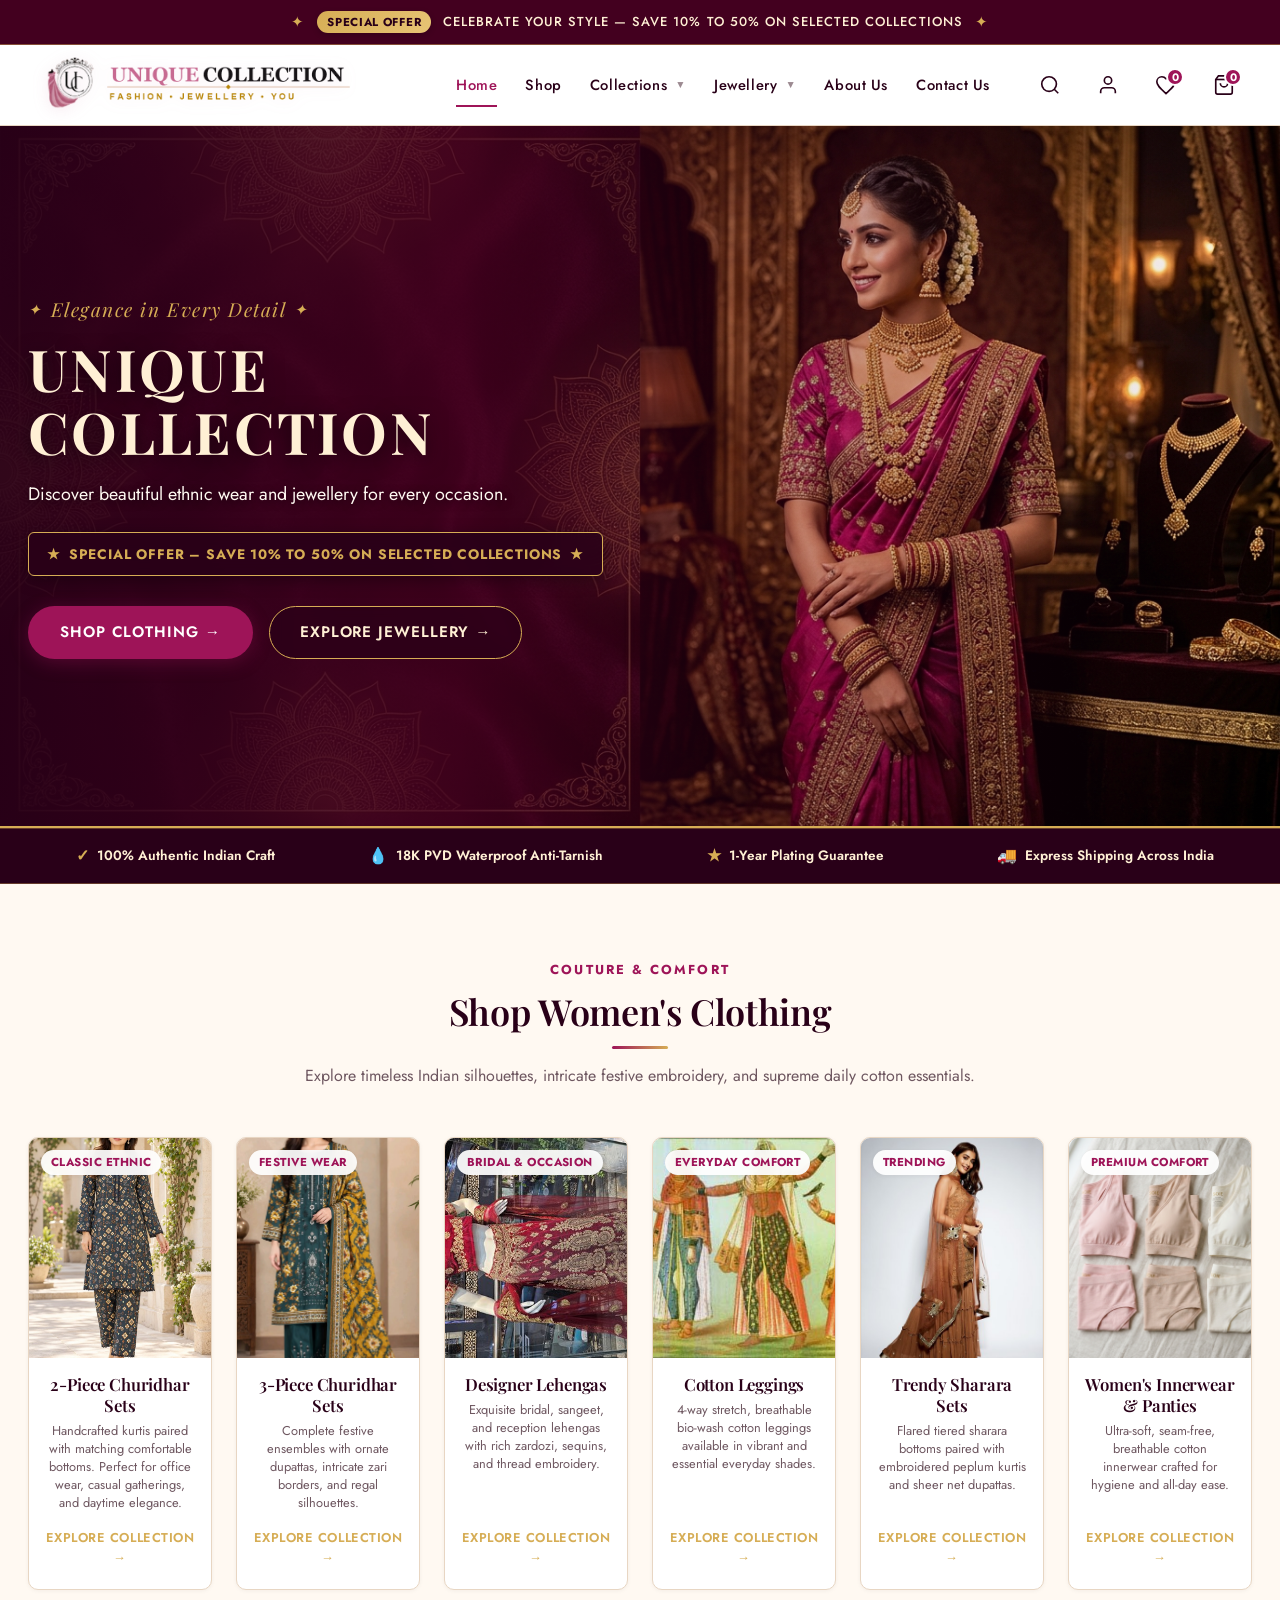
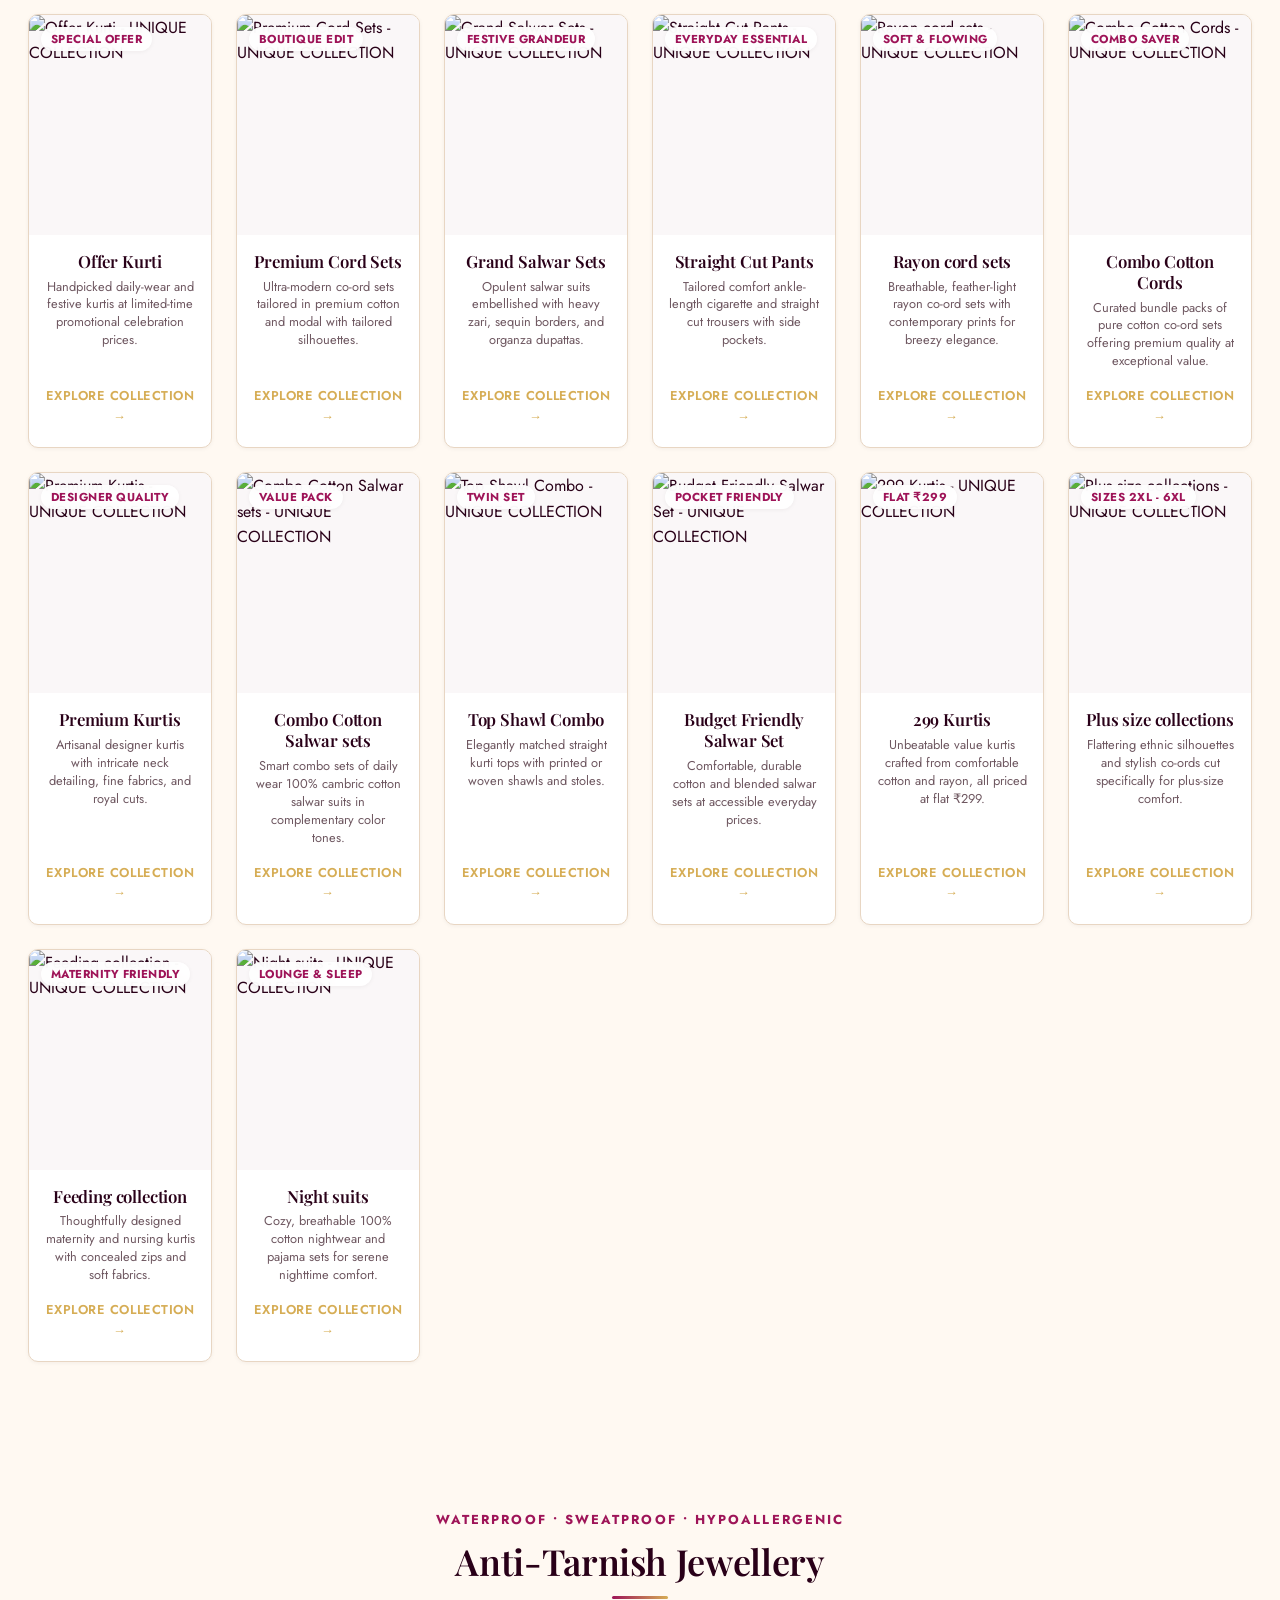
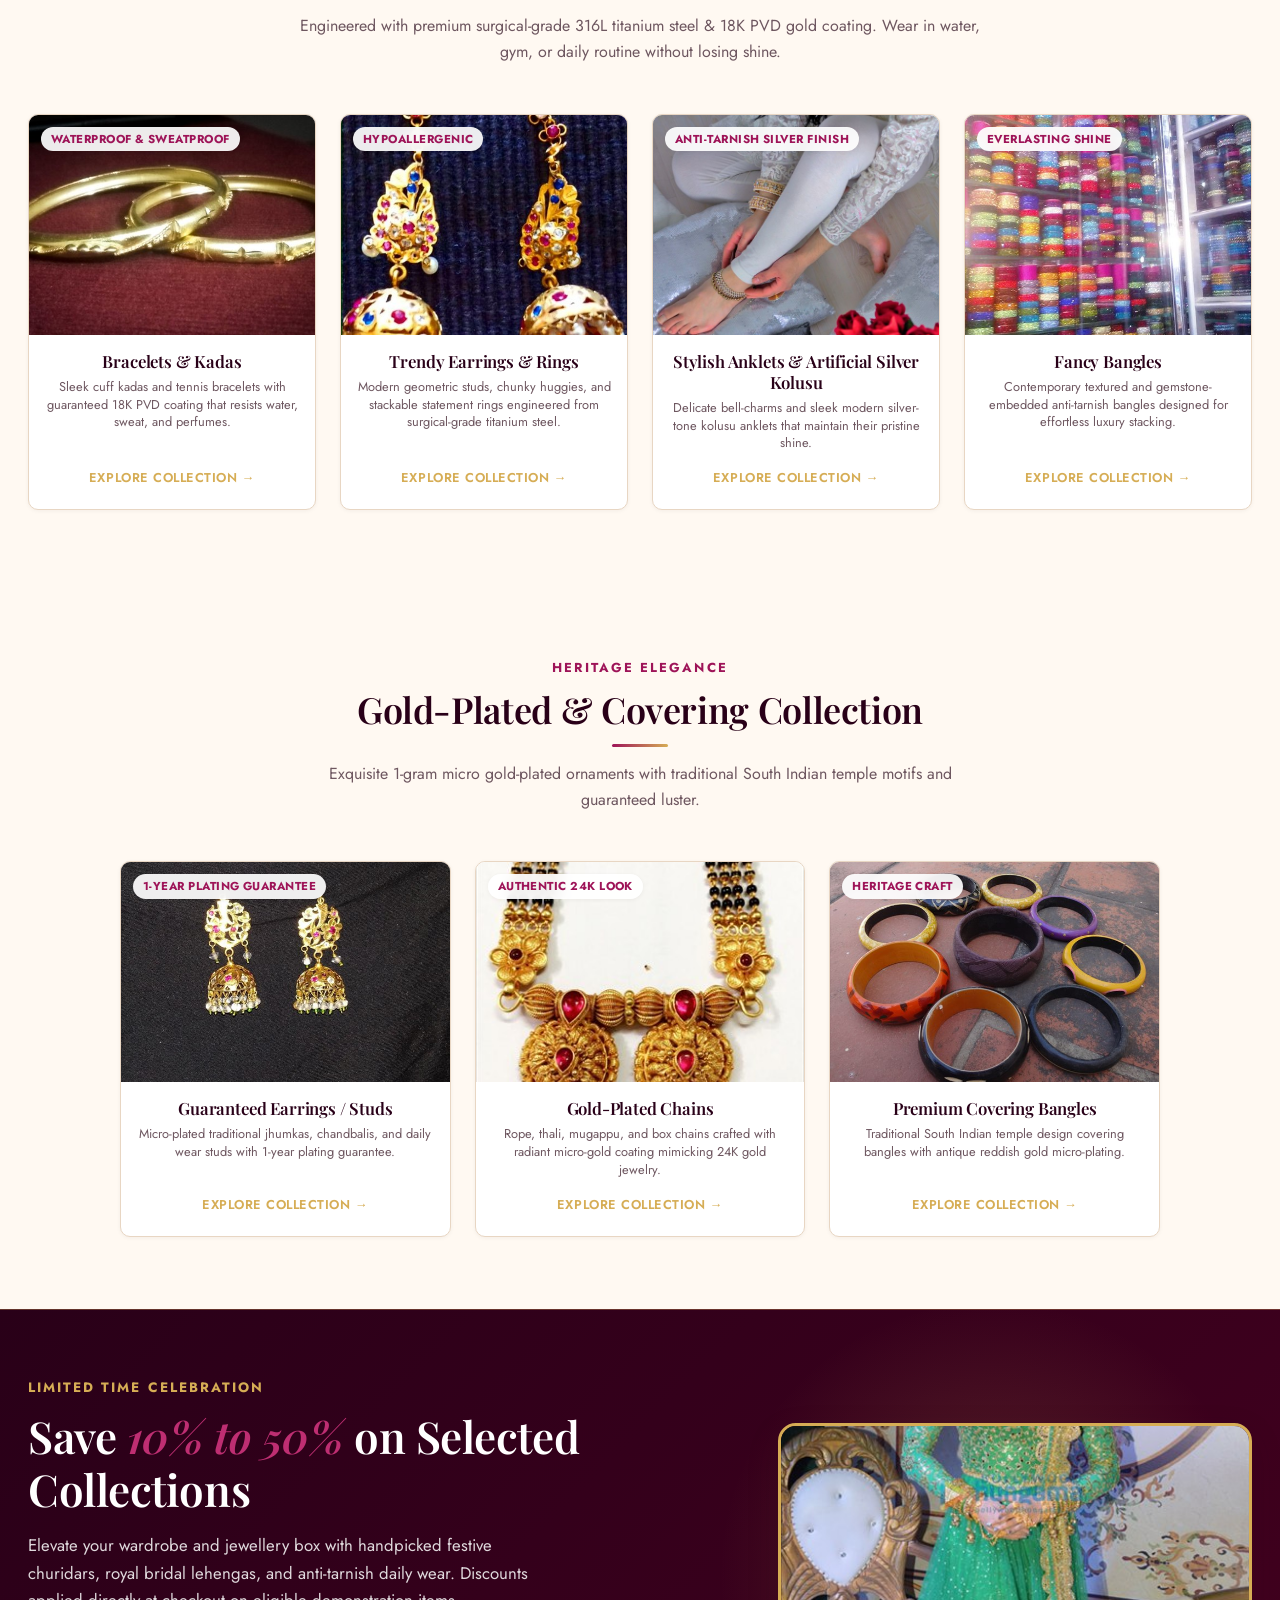
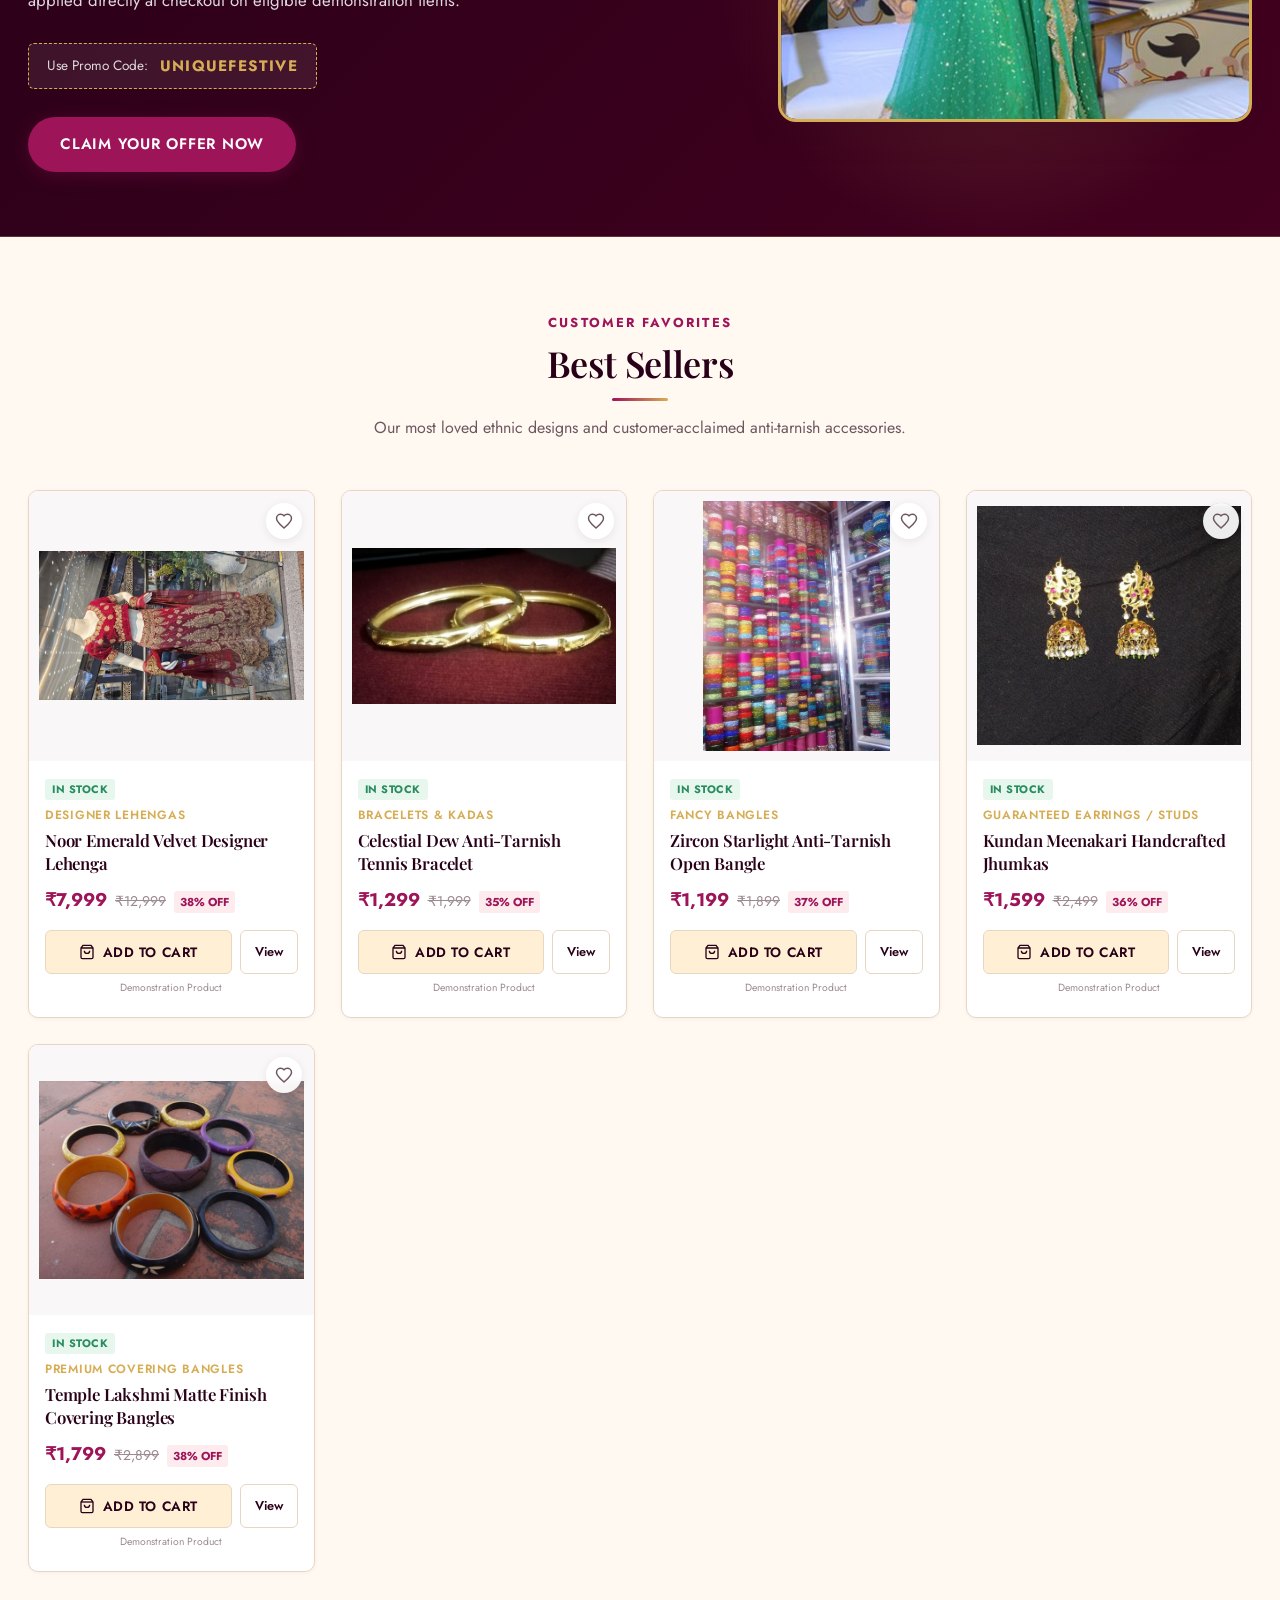
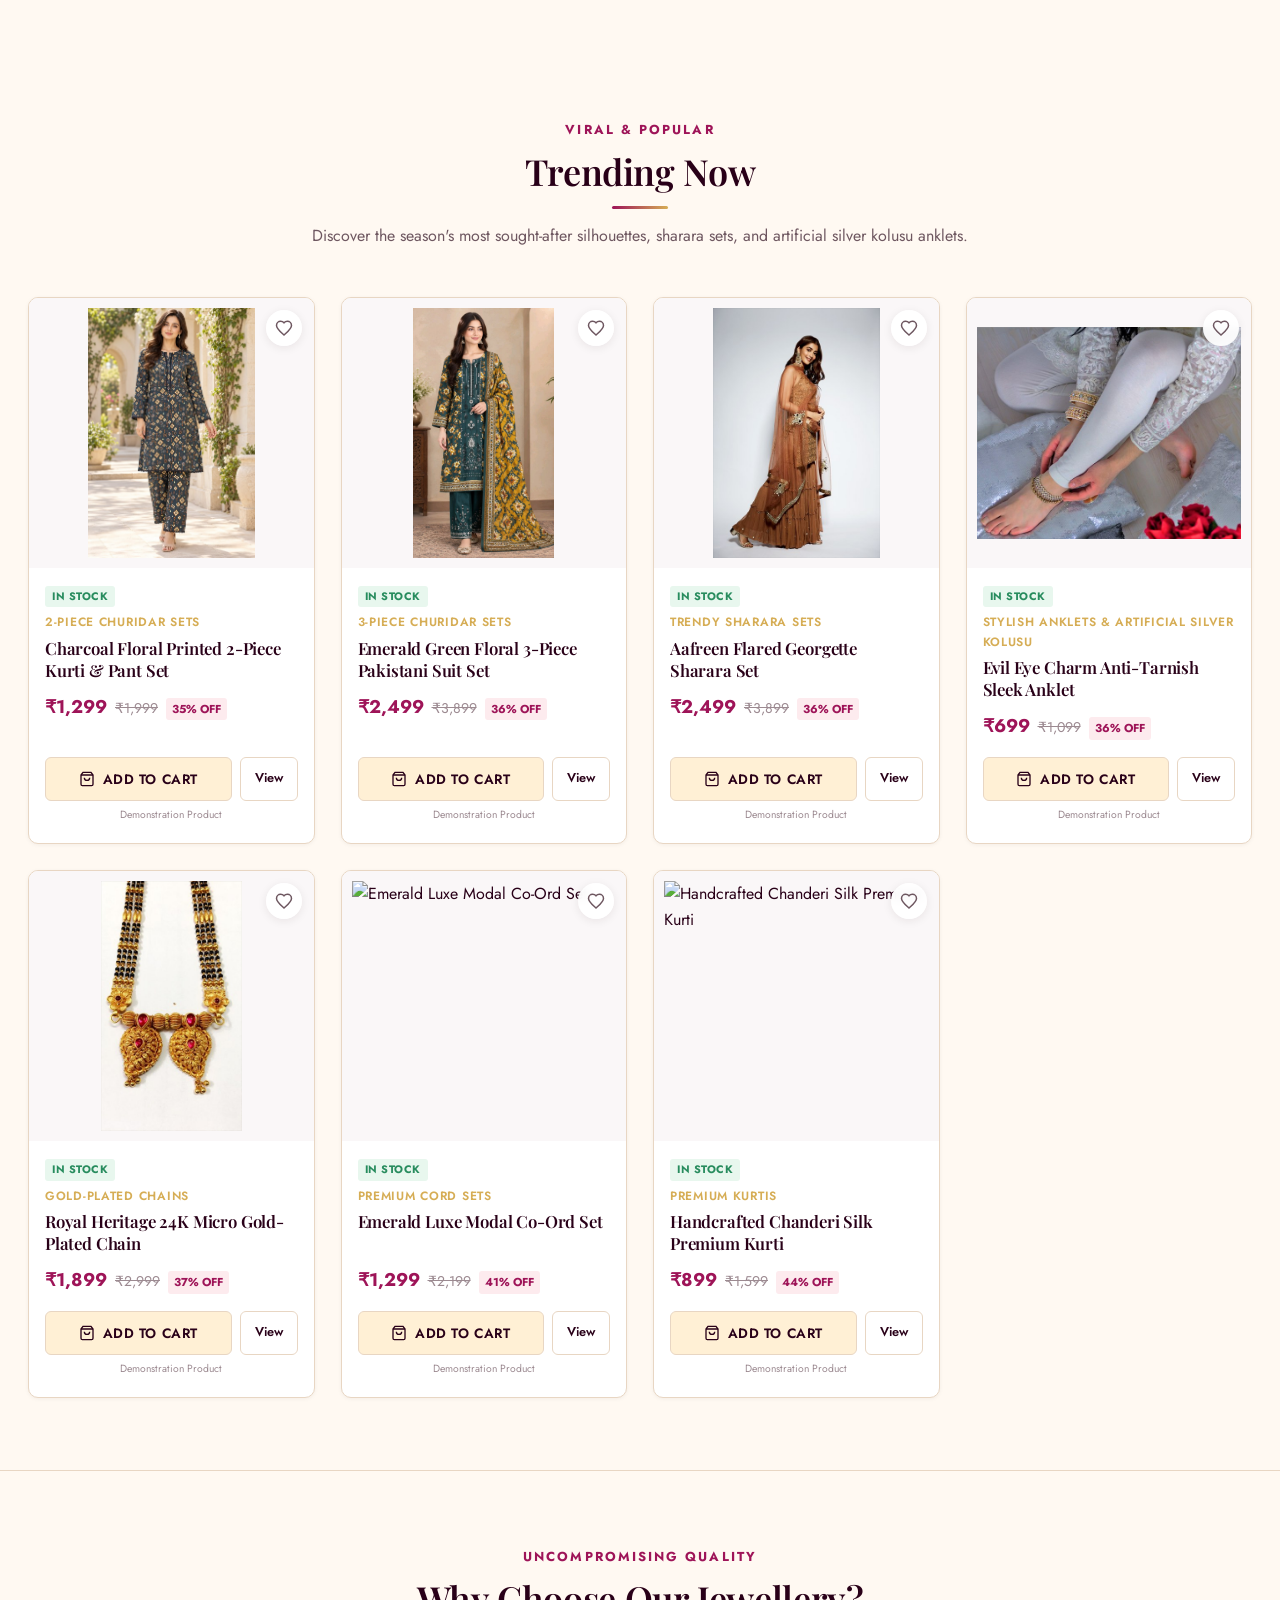
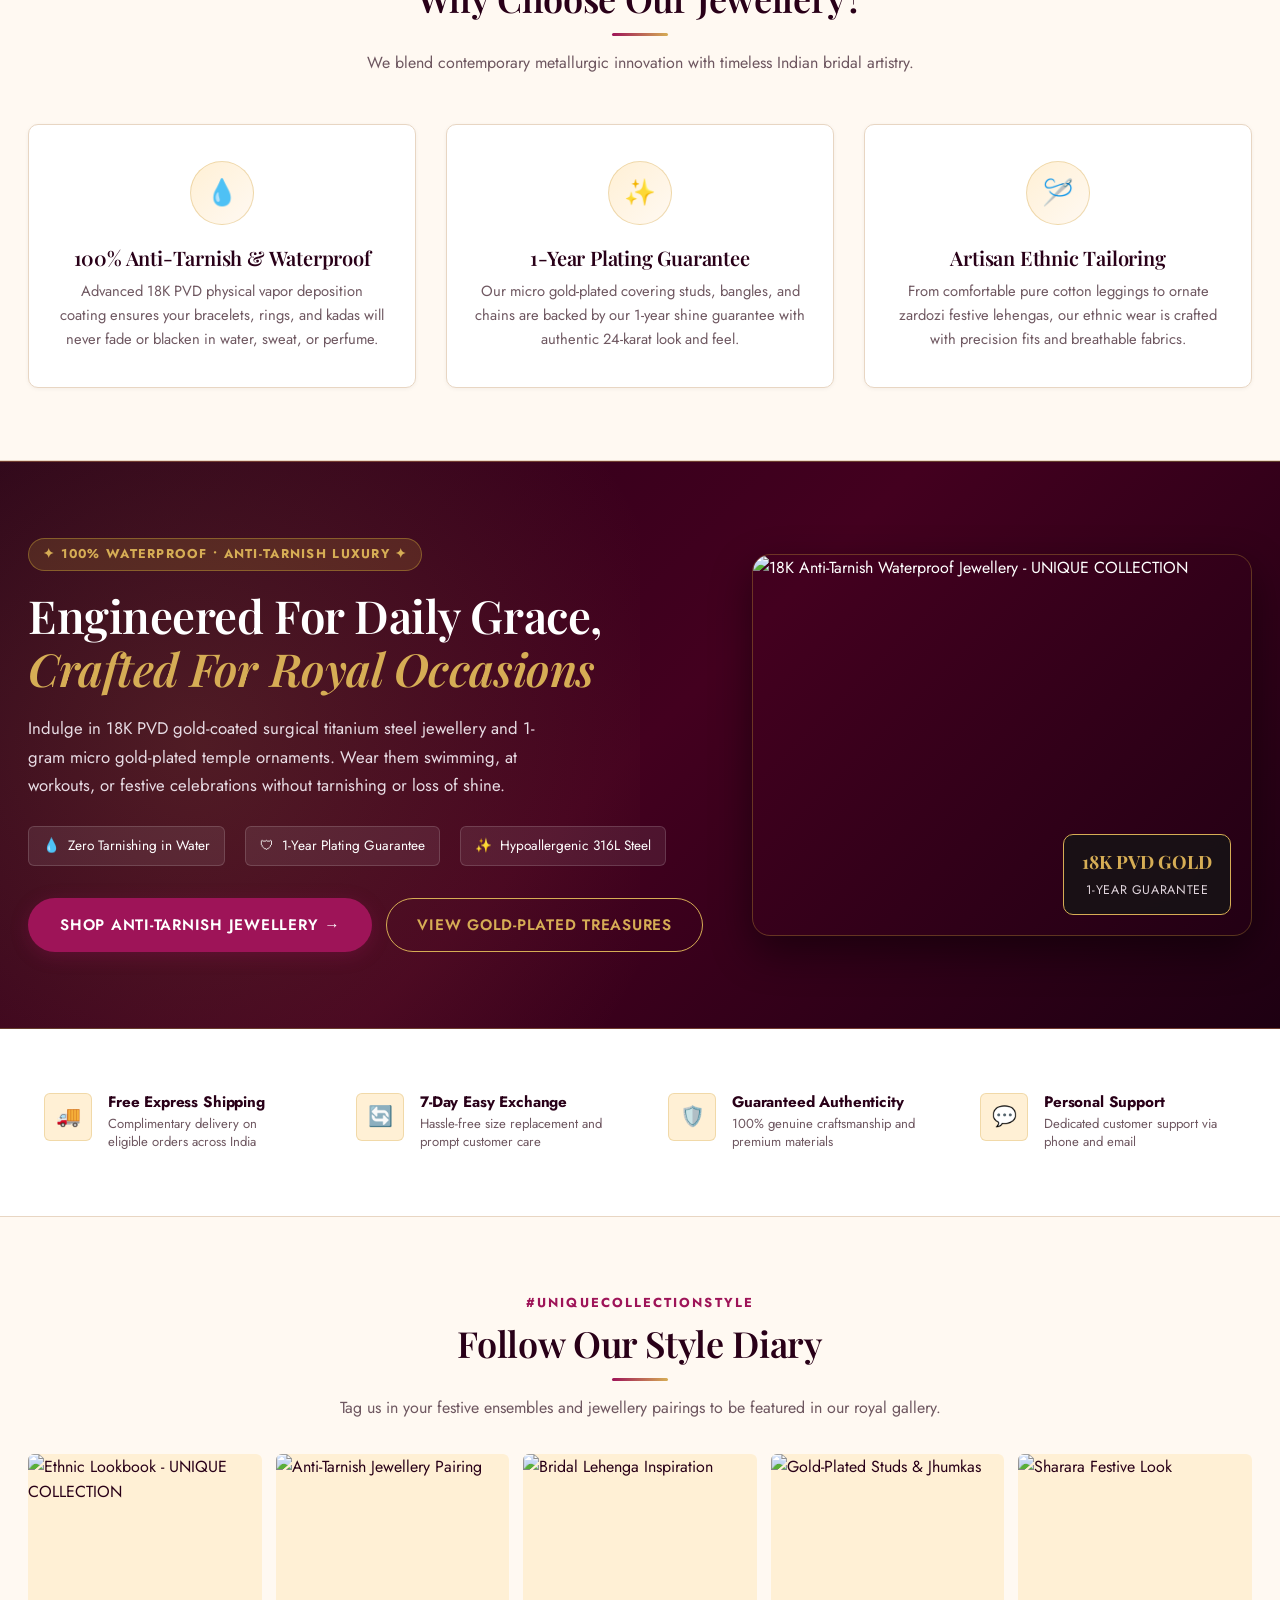
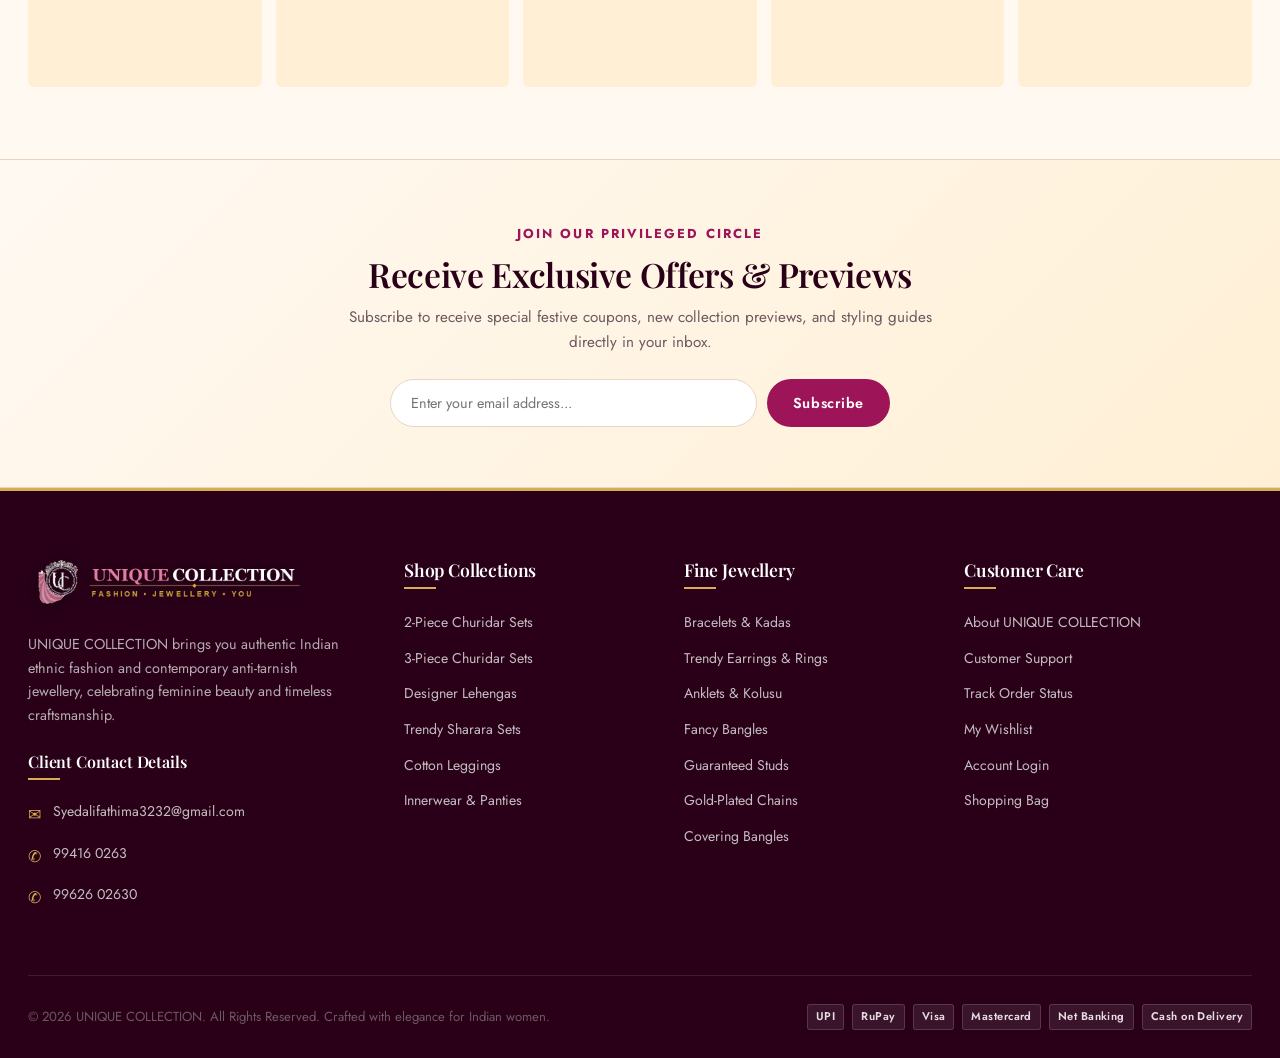
==== commit 2e62a587: "Enhance UI theme: add best sellers/trending images, fix subpage asset resolution, and apply luxury d" ====
--- a/index.html
+++ b/index.html
@@ -67,111 +67,55 @@
                             <a href="pages/shop.html" class="nav-link">Shop</a>
                         </li>
 
-                        <!-- Women's Clothing Mega Menu -->
-                        <li class="nav-item">
-                            <a href="pages/category.html?cat=clothing" class="nav-link">
-                                Clothing <span class="dropdown-chevron">▼</span>
-                            </a>
-                            <div class="nav-dropdown dropdown-mega">
-                                <div>
-                                    <h4 class="dropdown-col-title">Ethnic &amp; Occasion Wear</h4>
-                                    <ul class="dropdown-menu-list">
-                                        <li>
-                                            <a href="pages/category.html?cat=2-piece-churidar-sets">
-                                                2-Piece Churidar Sets <span class="dropdown-badge">Classic</span>
-                                            </a>
-                                        </li>
-                                        <li>
-                                            <a href="pages/category.html?cat=3-piece-churidar-sets">
-                                                3-Piece Churidar Sets <span class="dropdown-badge">Festive</span>
-                                            </a>
-                                        </li>
-                                        <li>
-                                            <a href="pages/category.html?cat=designer-lehengas">
-                                                Designer Lehengas <span class="dropdown-badge">Bridal</span>
-                                            </a>
-                                        </li>
-                                        <li>
-                                            <a href="pages/category.html?cat=trendy-sharara-sets">
-                                                Trendy Sharara Sets <span class="dropdown-badge">Hot</span>
-                                            </a>
-                                        </li>
-                                    </ul>
-                                </div>
-                                <div>
-                                    <h4 class="dropdown-col-title">Comfort Essentials</h4>
-                                    <ul class="dropdown-menu-list">
-                                        <li>
-                                            <a href="pages/category.html?cat=cotton-leggings">
-                                                Cotton Leggings (4-Way Stretch)
-                                            </a>
-                                        </li>
-                                        <li>
-                                            <a href="pages/category.html?cat=womens-innerwear-panties">
-                                                Women's Innerwear &amp; Panties
-                                            </a>
-                                        </li>
-                                    </ul>
-                                </div>
+                        <!-- Collections Dropdown Menu -->
+                        <li class="nav-item has-dropdown">
+                            <a href="pages/category.html?cat=clothing" class="nav-link" aria-haspopup="true" aria-expanded="false">
+                                Collections <span class="dropdown-chevron">▼</span>
+                            </a>
+                            <div class="nav-dropdown dropdown-vertical" aria-label="Collections Submenu">
+                                <ul class="dropdown-menu-list">
+                                    <li><a href="pages/category.html?cat=2-piece-churidar-sets">2-Piece Churidhar Sets</a></li>
+                                    <li><a href="pages/category.html?cat=3-piece-churidar-sets">3-Piece Churidhar Sets</a></li>
+                                    <li><a href="pages/category.html?cat=designer-lehengas">Designer Lehengas</a></li>
+                                    <li><a href="pages/category.html?cat=cotton-leggings">Cotton Leggings</a></li>
+                                    <li><a href="pages/category.html?cat=trendy-sharara-sets">Trendy Sharara Sets</a></li>
+                                    <li><a href="pages/category.html?cat=womens-innerwear-panties">Women's Innerwear &amp; Panties</a></li>
+                                    <li><a href="pages/category.html?cat=offer-kurti">Offer Kurti</a></li>
+                                    <li><a href="pages/category.html?cat=premium-cord-sets">Premium Cord Sets</a></li>
+                                    <li><a href="pages/category.html?cat=grand-salwar-sets">Grand Salwar Sets</a></li>
+                                    <li><a href="pages/category.html?cat=straight-cut-pants">Straight Cut Pants</a></li>
+                                    <li><a href="pages/category.html?cat=rayon-cord-sets">Rayon cord sets</a></li>
+                                    <li><a href="pages/category.html?cat=combo-cotton-cords">Combo Cotton Cords</a></li>
+                                    <li><a href="pages/category.html?cat=premium-kurtis">Premium Kurtis</a></li>
+                                    <li><a href="pages/category.html?cat=combo-cotton-salwar-sets">Combo Cotton Salwar sets</a></li>
+                                    <li><a href="pages/category.html?cat=top-shawl-combo">Top Shawl Combo</a></li>
+                                    <li><a href="pages/category.html?cat=budget-friendly-salwar-set">Budget Friendly Salwar Set</a></li>
+                                    <li><a href="pages/category.html?cat=299-kurtis">299 Kurtis</a></li>
+                                    <li><a href="pages/category.html?cat=plus-size-collections">Plus size collections</a></li>
+                                    <li><a href="pages/category.html?cat=feeding-collection">Feeding collection</a></li>
+                                    <li><a href="pages/category.html?cat=night-suits">Night suits</a></li>
+                                </ul>
                             </div>
                         </li>
 
-                        <!-- Jewellery Mega Menu -->
-                        <li class="nav-item">
-                            <a href="pages/category.html?cat=jewellery" class="nav-link">
+                        <!-- Jewellery Dropdown Menu -->
+                        <li class="nav-item has-dropdown">
+                            <a href="pages/category.html?cat=jewellery" class="nav-link" aria-haspopup="true" aria-expanded="false">
                                 Jewellery <span class="dropdown-chevron">▼</span>
                             </a>
-                            <div class="nav-dropdown dropdown-mega">
-                                <div>
-                                    <h4 class="dropdown-col-title">Anti-Tarnish Jewellery</h4>
-                                    <ul class="dropdown-menu-list">
-                                        <li>
-                                            <a href="pages/category.html?cat=bracelets-kadas">
-                                                Bracelets &amp; Kadas <span class="dropdown-badge">Waterproof</span>
-                                            </a>
-                                        </li>
-                                        <li>
-                                            <a href="pages/category.html?cat=trendy-earrings-rings">
-                                                Trendy Earrings &amp; Rings
-                                            </a>
-                                        </li>
-                                        <li>
-                                            <a href="pages/category.html?cat=stylish-anklets-kolusu">
-                                                Stylish Anklets &amp; Silver Kolusu
-                                            </a>
-                                        </li>
-                                        <li>
-                                            <a href="pages/category.html?cat=fancy-bangles">
-                                                Fancy Bangles
-                                            </a>
-                                        </li>
-                                    </ul>
-                                </div>
-                                <div>
-                                    <h4 class="dropdown-col-title">Gold-Plated &amp; Covering</h4>
-                                    <ul class="dropdown-menu-list">
-                                        <li>
-                                            <a href="pages/category.html?cat=guaranteed-earrings-studs">
-                                                Guaranteed Earrings / Studs <span class="dropdown-badge">1-Yr Plating</span>
-                                            </a>
-                                        </li>
-                                        <li>
-                                            <a href="pages/category.html?cat=gold-plated-chains">
-                                                Gold-Plated Chains (24K Glow)
-                                            </a>
-                                        </li>
-                                        <li>
-                                            <a href="pages/category.html?cat=premium-covering-bangles">
-                                                Premium Covering Bangles
-                                            </a>
-                                        </li>
-                                    </ul>
-                                </div>
+                            <div class="nav-dropdown dropdown-vertical" aria-label="Jewellery Submenu">
+                                <ul class="dropdown-menu-list">
+                                    <li><a href="pages/category.html?cat=bracelets-kadas">Bracelets &amp; Kadas</a></li>
+                                    <li><a href="pages/category.html?cat=trendy-earrings-rings">Trendy Earrings &amp; Rings</a></li>
+                                    <li><a href="pages/category.html?cat=stylish-anklets-kolusu">Stylish Anklets &amp; Kolusu</a></li>
+                                    <li><a href="pages/category.html?cat=fancy-bangles">Fancy Bangles</a></li>
+                                    <li><a href="pages/category.html?cat=guaranteed-earrings-studs">Guaranteed Earrings / Studs</a></li>
+                                    <li><a href="pages/category.html?cat=gold-plated-chains">Gold-Plated Chains</a></li>
+                                    <li><a href="pages/category.html?cat=premium-covering-bangles">Premium Covering Bangles</a></li>
+                                </ul>
                             </div>
                         </li>
-                        <li class="nav-item">
-                            <a href="#special-offers" class="nav-link text-gold" style="color: var(--color-gold); font-weight: 600;">Offers</a>
-                        </li>
+
                         <li class="nav-item">
                             <a href="pages/about.html" class="nav-link">About Us</a>
                         </li>
@@ -252,53 +196,54 @@
                         <a href="index.html" class="mobile-menu-link active">Home</a>
                     </li>
                     <li class="mobile-menu-item">
-                        <a href="pages/shop.html" class="mobile-menu-link">Shop All Collections</a>
+                        <a href="pages/shop.html" class="mobile-menu-link">Shop</a>
                     </li>
 
-                    <!-- Accordion: Women's Clothing -->
+                    <!-- Accordion: Collections -->
                     <li class="mobile-menu-item">
-                        <a href="#" class="mobile-menu-link mobile-accordion-toggle" data-target="sub-clothing">
-                            Women's Clothing <span class="mobile-chevron">▼</span>
+                        <a href="#" class="mobile-menu-link mobile-accordion-toggle" data-target="sub-collections" aria-expanded="false">
+                            Collections <span class="mobile-chevron">▼</span>
                         </a>
-                        <ul class="mobile-sub-menu" id="sub-clothing">
-                            <li><a href="pages/category.html?cat=2-piece-churidar-sets">2-Piece Churidar Sets</a></li>
-                            <li><a href="pages/category.html?cat=3-piece-churidar-sets">3-Piece Churidar Sets</a></li>
+                        <ul class="mobile-sub-menu" id="sub-collections">
+                            <li><a href="pages/category.html?cat=2-piece-churidar-sets">2-Piece Churidhar Sets</a></li>
+                            <li><a href="pages/category.html?cat=3-piece-churidar-sets">3-Piece Churidhar Sets</a></li>
                             <li><a href="pages/category.html?cat=designer-lehengas">Designer Lehengas</a></li>
                             <li><a href="pages/category.html?cat=cotton-leggings">Cotton Leggings</a></li>
                             <li><a href="pages/category.html?cat=trendy-sharara-sets">Trendy Sharara Sets</a></li>
                             <li><a href="pages/category.html?cat=womens-innerwear-panties">Women's Innerwear &amp; Panties</a></li>
+                            <li><a href="pages/category.html?cat=offer-kurti">Offer Kurti</a></li>
+                            <li><a href="pages/category.html?cat=premium-cord-sets">Premium Cord Sets</a></li>
+                            <li><a href="pages/category.html?cat=grand-salwar-sets">Grand Salwar Sets</a></li>
+                            <li><a href="pages/category.html?cat=straight-cut-pants">Straight Cut Pants</a></li>
+                            <li><a href="pages/category.html?cat=rayon-cord-sets">Rayon cord sets</a></li>
+                            <li><a href="pages/category.html?cat=combo-cotton-cords">Combo Cotton Cords</a></li>
+                            <li><a href="pages/category.html?cat=premium-kurtis">Premium Kurtis</a></li>
+                            <li><a href="pages/category.html?cat=combo-cotton-salwar-sets">Combo Cotton Salwar sets</a></li>
+                            <li><a href="pages/category.html?cat=top-shawl-combo">Top Shawl Combo</a></li>
+                            <li><a href="pages/category.html?cat=budget-friendly-salwar-set">Budget Friendly Salwar Set</a></li>
+                            <li><a href="pages/category.html?cat=299-kurtis">299 Kurtis</a></li>
+                            <li><a href="pages/category.html?cat=plus-size-collections">Plus size collections</a></li>
+                            <li><a href="pages/category.html?cat=feeding-collection">Feeding collection</a></li>
+                            <li><a href="pages/category.html?cat=night-suits">Night suits</a></li>
                         </ul>
                     </li>
 
                     <!-- Accordion: Jewellery -->
                     <li class="mobile-menu-item">
-                        <a href="#" class="mobile-menu-link mobile-accordion-toggle" data-target="sub-jewellery">
-                            Jewellery Collections <span class="mobile-chevron">▼</span>
+                        <a href="#" class="mobile-menu-link mobile-accordion-toggle" data-target="sub-jewellery" aria-expanded="false">
+                            Jewellery <span class="mobile-chevron">▼</span>
                         </a>
                         <ul class="mobile-sub-menu" id="sub-jewellery">
-                            <li><strong>Anti-Tarnish Jewellery</strong></li>
                             <li><a href="pages/category.html?cat=bracelets-kadas">Bracelets &amp; Kadas</a></li>
                             <li><a href="pages/category.html?cat=trendy-earrings-rings">Trendy Earrings &amp; Rings</a></li>
                             <li><a href="pages/category.html?cat=stylish-anklets-kolusu">Stylish Anklets &amp; Kolusu</a></li>
                             <li><a href="pages/category.html?cat=fancy-bangles">Fancy Bangles</a></li>
-                            <li style="margin-top: 10px;"><strong>Gold-Plated &amp; Covering</strong></li>
                             <li><a href="pages/category.html?cat=guaranteed-earrings-studs">Guaranteed Earrings / Studs</a></li>
                             <li><a href="pages/category.html?cat=gold-plated-chains">Gold-Plated Chains</a></li>
                             <li><a href="pages/category.html?cat=premium-covering-bangles">Premium Covering Bangles</a></li>
                         </ul>
                     </li>
-                    <li class="mobile-menu-item">
-                        <a href="#special-offers" class="mobile-menu-link" style="color: var(--color-gold); font-weight: 600;">Special Offers (10%–50%)</a>
-                    </li>
-                    <li class="mobile-menu-item">
-                        <a href="pages/wishlist.html" class="mobile-menu-link">My Wishlist</a>
-                    </li>
-                    <li class="mobile-menu-item">
-                        <a href="pages/cart.html" class="mobile-menu-link">My Shopping Bag</a>
-                    </li>
-                    <li class="mobile-menu-item">
-                        <a href="pages/login.html" class="mobile-menu-link">Login / Register</a>
-                    </li>
+
                     <li class="mobile-menu-item">
                         <a href="pages/about.html" class="mobile-menu-link">About Us</a>
                     </li>
@@ -326,117 +271,64 @@
     <main id="main-content">
 
         <!-- =====================================================================
-             3. Hero Banner Section (Full Size Client Banner)
-             ===================================================================== -->
-        <section class="hero-banner-full-section hero-slider-section" aria-label="Hero Showcase" id="hero-slider">
-            <div class="hero-slider-wrapper" id="hero-slider-wrapper">
-                
-                <!-- Slide 1: Women's Ethnic Wear & Jewellery (Pink Theme) -->
-                <div class="hero-slide active" data-slide="0">
-                    <div class="hero-banner-stage">
-                        <div class="hero-banner-container">
-                            <picture>
-                                <source media="(min-width: 768px)" srcset="assets/images/hero-banner-hd.jpg 2048w, assets/images/hero-banner.jpg 1024w" sizes="100vw">
-                                <img src="assets/images/hero-banner-hd.jpg" 
-                                     srcset="assets/images/hero-banner-hd.jpg 2x, assets/images/hero-banner.jpg 1x"
-                                     alt="UNIQUE COLLECTION - Elegance in Every Collection - Women's Ethnic Wear & Jewellery" 
-                                     class="hero-full-banner-image"
-                                     width="2048" height="1150"
-                                     fetchpriority="high"
-                                     decoding="async">
-                            </picture>
-
-                            <!-- Interactive overlay buttons positioned over the graphic buttons in the image -->
-                            <div class="hero-banner-hotspots">
-                                <a href="pages/category.html?cat=clothing" 
-                                   class="hero-hotspot hotspot-clothing" 
-                                   title="Shop Women's Wear" 
-                                   aria-label="Shop Women's Wear">
-                                    <span class="sr-only">Shop Women's Wear</span>
+             3. Hero Banner Section (New Luxury Boutique Editorial Banner)
+             ===================================================================== -->
+        <section class="hero-banner-luxury-section" aria-label="Luxury Ethnic Fashion & Fine Jewellery" id="hero-slider">
+            <div class="hero-luxury-stage">
+                <picture>
+                    <img src="assets/images/hero-luxury-banner.jpg" 
+                         alt="UNIQUE COLLECTION - Elegance in Every Detail - Royal Indian Ethnic Fashion & Fine Jewellery" 
+                         class="hero-luxury-img"
+                         width="1920" height="1080"
+                         fetchpriority="high"
+                         decoding="async">
+                </picture>
+
+                <!-- Editorial Content Overlay (Aligned to left decorative area) -->
+                <div class="hero-luxury-overlay">
+                    <div class="container hero-luxury-container">
+                        <div class="hero-luxury-content">
+                            <div class="hero-luxury-eyebrow">
+                                <span class="hero-sparkle">✦</span>
+                                <span>Elegance in Every Detail</span>
+                                <span class="hero-sparkle">✦</span>
+                            </div>
+
+                            <h1 class="hero-luxury-title">
+                                UNIQUE COLLECTION
+                            </h1>
+
+                            <p class="hero-luxury-desc">
+                                Discover beautiful ethnic wear and jewellery for every occasion.
+                            </p>
+
+                            <div class="hero-luxury-offer-pill">
+                                <span class="offer-sparkle">★</span>
+                                <span class="offer-text">SPECIAL OFFER – SAVE 10% TO 50% ON SELECTED COLLECTIONS</span>
+                                <span class="offer-sparkle">★</span>
+                            </div>
+
+                            <div class="hero-luxury-actions">
+                                <a href="pages/category.html?cat=clothing" class="btn-hero-primary" id="hero-btn-clothing">
+                                    Shop Clothing →
                                 </a>
-                                <a href="pages/category.html?cat=jewellery" 
-                                   class="hero-hotspot hotspot-jewellery" 
-                                   title="Explore Jewellery" 
-                                   aria-label="Explore Jewellery">
-                                    <span class="sr-only">Explore Jewellery</span>
+                                <a href="pages/category.html?cat=jewellery" class="btn-hero-secondary" id="hero-btn-jewellery">
+                                    Explore Jewellery →
                                 </a>
                             </div>
                         </div>
-
-                        <!-- Mobile Action CTA Bar for Slide 1 -->
-                        <div class="hero-mobile-cta-bar">
-                            <a href="pages/category.html?cat=clothing" class="btn-primary">
-                                SHOP WOMEN'S WEAR →
-                            </a>
-                            <a href="pages/category.html?cat=jewellery" class="btn-secondary">
-                                EXPLORE JEWELLERY →
-                            </a>
-                        </div>
-                    </div>
-                </div>
-
-                <!-- Slide 2: Anti-Tarnish & Gold-Plated Jewellery (Blue Theme) -->
-                <div class="hero-slide" data-slide="1">
-                    <div class="hero-banner-stage">
-                        <div class="hero-banner-container">
-                            <picture>
-                                <source media="(min-width: 768px)" srcset="assets/images/hero-banner-2-hd.jpg 2048w, assets/images/hero-banner-2.jpg 1024w" sizes="100vw">
-                                <img src="assets/images/hero-banner-2-hd.jpg" 
-                                     srcset="assets/images/hero-banner-2-hd.jpg 2x, assets/images/hero-banner-2.jpg 1x"
-                                     alt="UNIQUE COLLECTION - Shine with Timeless Jewellery - Antitarnish & Gold-Plated Collections" 
-                                     class="hero-full-banner-image"
-                                     width="2048" height="1150"
-                                     loading="lazy"
-                                     decoding="async">
-                            </picture>
-
-                            <!-- Interactive overlay buttons for Slide 2 -->
-                            <div class="hero-banner-hotspots">
-                                <a href="pages/category.html?cat=jewellery" 
-                                   class="hero-hotspot hotspot-slide2-jewellery" 
-                                   title="Shop Jewellery" 
-                                   aria-label="Shop Jewellery">
-                                    <span class="sr-only">Shop Jewellery</span>
-                                </a>
-                                <a href="pages/shop.html" 
-                                   class="hero-hotspot hotspot-slide2-explore" 
-                                   title="Explore Collections" 
-                                   aria-label="Explore Collections">
-                                    <span class="sr-only">Explore Collections</span>
-                                </a>
-                            </div>
-                        </div>
-
-                        <!-- Mobile Action CTA Bar for Slide 2 -->
-                        <div class="hero-mobile-cta-bar hero-mobile-cta-bar-blue">
-                            <a href="pages/category.html?cat=jewellery" class="btn-primary" style="background-color: #3b7b8c;">
-                                SHOP JEWELLERY →
-                            </a>
-                            <a href="pages/shop.html" class="btn-secondary" style="border-color: #3b7b8c; color: #2c5e6b;">
-                                EXPLORE COLLECTIONS →
-                            </a>
-                        </div>
-                    </div>
-                </div>
-
-            </div>
-
-            <!-- Slider Navigation Arrows -->
-            <button type="button" class="hero-slider-arrow hero-slider-prev" id="hero-slider-prev" aria-label="Previous Slide">
-                <svg viewBox="0 0 24 24" width="22" height="22" fill="none" stroke="currentColor" stroke-width="2.5" stroke-linecap="round" stroke-linejoin="round">
-                    <polyline points="15 18 9 12 15 6"></polyline>
-                </svg>
-            </button>
-            <button type="button" class="hero-slider-arrow hero-slider-next" id="hero-slider-next" aria-label="Next Slide">
-                <svg viewBox="0 0 24 24" width="22" height="22" fill="none" stroke="currentColor" stroke-width="2.5" stroke-linecap="round" stroke-linejoin="round">
-                    <polyline points="9 18 15 12 9 6"></polyline>
-                </svg>
-            </button>
-
-            <!-- Slider Dot Indicators -->
-            <div class="hero-slider-dots" id="hero-slider-dots" role="tablist" aria-label="Hero Banner Slides">
-                <button type="button" class="hero-dot active" data-slide-index="0" aria-label="Slide 1: Women's Wear" role="tab" aria-selected="true"></button>
-                <button type="button" class="hero-dot" data-slide-index="1" aria-label="Slide 2: Timeless Jewellery" role="tab" aria-selected="false"></button>
+                    </div>
+                </div>
+            </div>
+
+            <!-- Mobile Action CTA Bar -->
+            <div class="hero-mobile-cta-bar">
+                <a href="pages/category.html?cat=clothing" class="btn-hero-primary">
+                    Shop Clothing →
+                </a>
+                <a href="pages/category.html?cat=jewellery" class="btn-hero-secondary">
+                    Explore Jewellery →
+                </a>
             </div>
         </section>
 
@@ -593,7 +485,155 @@
                 </div>
 
                 <div class="product-grid" id="best-sellers-grid">
-                    <!-- Populated dynamically by js/main.js -->
+                    <!-- Product 1: Designer Lehenga -->
+                    <div class="product-card" data-id="prod-leh-01">
+                        <div class="product-media">
+                            <a href="pages/product-details.html?id=prod-leh-01" class="product-media-link" aria-label="View Noor Emerald Velvet Designer Lehenga">
+                                <img src="assets/images/categories/designer-lehengas.jpg" alt="Noor Emerald Velvet Designer Lehenga" loading="lazy">
+                            </a>
+                            <button type="button" class="btn-wishlist" aria-label="Add to wishlist" data-id="prod-leh-01">
+                                <svg class="wishlist-icon" viewBox="0 0 24 24"><path d="M12 21.35l-1.45-1.32C5.4 15.36 2 12.28 2 8.5 2 5.42 4.42 3 7.5 3c1.74 0 3.41.81 4.5 2.09C13.09 3.81 14.76 3 16.5 3 19.58 3 22 5.42 22 8.5c0 3.78-3.4 6.86-8.55 11.54L12 21.35z"/></svg>
+                            </button>
+                        </div>
+                        <div class="product-content">
+                            <span class="stock-badge-tag in-stock">In Stock</span>
+                            <span class="product-category-tag">Designer Lehengas</span>
+                            <h3 class="product-name"><a href="pages/product-details.html?id=prod-leh-01">Noor Emerald Velvet Designer Lehenga</a></h3>
+                            <div class="product-pricing">
+                                <span class="price-current">₹7,999</span>
+                                <span class="price-original">₹12,999</span>
+                                <span class="price-discount-tag">38% OFF</span>
+                            </div>
+                            <div class="product-card-actions">
+                                <button type="button" class="btn-add-cart" data-id="prod-leh-01">
+                                    <svg width="16" height="16" viewBox="0 0 24 24" fill="none" stroke="currentColor" stroke-width="2"><path d="M6 2L3 6v14a2 2 0 0 0 2 2h14a2 2 0 0 0 2-2V6l-3-4z"></path><line x1="3" y1="6" x2="21" y2="6"></line><path d="M16 10a4 4 0 0 1-8 0"></path></svg>
+                                    Add to Cart
+                                </button>
+                                <a href="pages/product-details.html?id=prod-leh-01" class="btn-view-card" aria-label="View Noor Emerald Velvet Designer Lehenga">View</a>
+                            </div>
+                            <span class="demo-tag">Demonstration Product</span>
+                        </div>
+                    </div>
+
+                    <!-- Product 2: Anti-Tarnish Tennis Bracelet -->
+                    <div class="product-card" data-id="prod-bra-01">
+                        <div class="product-media">
+                            <a href="pages/product-details.html?id=prod-bra-01" class="product-media-link" aria-label="View Celestial Dew Anti-Tarnish Tennis Bracelet">
+                                <img src="assets/images/categories/bracelets-kadas.jpg" alt="Celestial Dew Anti-Tarnish Tennis Bracelet" loading="lazy">
+                            </a>
+                            <button type="button" class="btn-wishlist" aria-label="Add to wishlist" data-id="prod-bra-01">
+                                <svg class="wishlist-icon" viewBox="0 0 24 24"><path d="M12 21.35l-1.45-1.32C5.4 15.36 2 12.28 2 8.5 2 5.42 4.42 3 7.5 3c1.74 0 3.41.81 4.5 2.09C13.09 3.81 14.76 3 16.5 3 19.58 3 22 5.42 22 8.5c0 3.78-3.4 6.86-8.55 11.54L12 21.35z"/></svg>
+                            </button>
+                        </div>
+                        <div class="product-content">
+                            <span class="stock-badge-tag in-stock">In Stock</span>
+                            <span class="product-category-tag">Bracelets &amp; Kadas</span>
+                            <h3 class="product-name"><a href="pages/product-details.html?id=prod-bra-01">Celestial Dew Anti-Tarnish Tennis Bracelet</a></h3>
+                            <div class="product-pricing">
+                                <span class="price-current">₹1,299</span>
+                                <span class="price-original">₹1,999</span>
+                                <span class="price-discount-tag">35% OFF</span>
+                            </div>
+                            <div class="product-card-actions">
+                                <button type="button" class="btn-add-cart" data-id="prod-bra-01">
+                                    <svg width="16" height="16" viewBox="0 0 24 24" fill="none" stroke="currentColor" stroke-width="2"><path d="M6 2L3 6v14a2 2 0 0 0 2 2h14a2 2 0 0 0 2-2V6l-3-4z"></path><line x1="3" y1="6" x2="21" y2="6"></line><path d="M16 10a4 4 0 0 1-8 0"></path></svg>
+                                    Add to Cart
+                                </button>
+                                <a href="pages/product-details.html?id=prod-bra-01" class="btn-view-card" aria-label="View Celestial Dew Anti-Tarnish Tennis Bracelet">View</a>
+                            </div>
+                            <span class="demo-tag">Demonstration Product</span>
+                        </div>
+                    </div>
+
+                    <!-- Product 3: Anti-Tarnish Bangle -->
+                    <div class="product-card" data-id="prod-ban-02">
+                        <div class="product-media">
+                            <a href="pages/product-details.html?id=prod-ban-02" class="product-media-link" aria-label="View Zircon Starlight Anti-Tarnish Open Bangle">
+                                <img src="assets/images/categories/fancy-bangles.jpg" alt="Zircon Starlight Anti-Tarnish Open Bangle" loading="lazy">
+                            </a>
+                            <button type="button" class="btn-wishlist" aria-label="Add to wishlist" data-id="prod-ban-02">
+                                <svg class="wishlist-icon" viewBox="0 0 24 24"><path d="M12 21.35l-1.45-1.32C5.4 15.36 2 12.28 2 8.5 2 5.42 4.42 3 7.5 3c1.74 0 3.41.81 4.5 2.09C13.09 3.81 14.76 3 16.5 3 19.58 3 22 5.42 22 8.5c0 3.78-3.4 6.86-8.55 11.54L12 21.35z"/></svg>
+                            </button>
+                        </div>
+                        <div class="product-content">
+                            <span class="stock-badge-tag in-stock">In Stock</span>
+                            <span class="product-category-tag">Fancy Bangles</span>
+                            <h3 class="product-name"><a href="pages/product-details.html?id=prod-ban-02">Zircon Starlight Anti-Tarnish Open Bangle</a></h3>
+                            <div class="product-pricing">
+                                <span class="price-current">₹1,199</span>
+                                <span class="price-original">₹1,899</span>
+                                <span class="price-discount-tag">37% OFF</span>
+                            </div>
+                            <div class="product-card-actions">
+                                <button type="button" class="btn-add-cart" data-id="prod-ban-02">
+                                    <svg width="16" height="16" viewBox="0 0 24 24" fill="none" stroke="currentColor" stroke-width="2"><path d="M6 2L3 6v14a2 2 0 0 0 2 2h14a2 2 0 0 0 2-2V6l-3-4z"></path><line x1="3" y1="6" x2="21" y2="6"></line><path d="M16 10a4 4 0 0 1-8 0"></path></svg>
+                                    Add to Cart
+                                </button>
+                                <a href="pages/product-details.html?id=prod-ban-02" class="btn-view-card" aria-label="View Zircon Starlight Anti-Tarnish Open Bangle">View</a>
+                            </div>
+                            <span class="demo-tag">Demonstration Product</span>
+                        </div>
+                    </div>
+
+                    <!-- Product 4: Gold Plated Jhumkas -->
+                    <div class="product-card" data-id="prod-gpe-01">
+                        <div class="product-media">
+                            <a href="pages/product-details.html?id=prod-gpe-01" class="product-media-link" aria-label="View Kundan Meenakari Handcrafted Jhumkas">
+                                <img src="assets/images/categories/guaranteed-earrings-studs.jpg" alt="Kundan Meenakari Handcrafted Jhumkas" loading="lazy">
+                            </a>
+                            <button type="button" class="btn-wishlist" aria-label="Add to wishlist" data-id="prod-gpe-01">
+                                <svg class="wishlist-icon" viewBox="0 0 24 24"><path d="M12 21.35l-1.45-1.32C5.4 15.36 2 12.28 2 8.5 2 5.42 4.42 3 7.5 3c1.74 0 3.41.81 4.5 2.09C13.09 3.81 14.76 3 16.5 3 19.58 3 22 5.42 22 8.5c0 3.78-3.4 6.86-8.55 11.54L12 21.35z"/></svg>
+                            </button>
+                        </div>
+                        <div class="product-content">
+                            <span class="stock-badge-tag in-stock">In Stock</span>
+                            <span class="product-category-tag">Guaranteed Earrings / Studs</span>
+                            <h3 class="product-name"><a href="pages/product-details.html?id=prod-gpe-01">Kundan Meenakari Handcrafted Jhumkas</a></h3>
+                            <div class="product-pricing">
+                                <span class="price-current">₹1,599</span>
+                                <span class="price-original">₹2,499</span>
+                                <span class="price-discount-tag">36% OFF</span>
+                            </div>
+                            <div class="product-card-actions">
+                                <button type="button" class="btn-add-cart" data-id="prod-gpe-01">
+                                    <svg width="16" height="16" viewBox="0 0 24 24" fill="none" stroke="currentColor" stroke-width="2"><path d="M6 2L3 6v14a2 2 0 0 0 2 2h14a2 2 0 0 0 2-2V6l-3-4z"></path><line x1="3" y1="6" x2="21" y2="6"></line><path d="M16 10a4 4 0 0 1-8 0"></path></svg>
+                                    Add to Cart
+                                </button>
+                                <a href="pages/product-details.html?id=prod-gpe-01" class="btn-view-card" aria-label="View Kundan Meenakari Handcrafted Jhumkas">View</a>
+                            </div>
+                            <span class="demo-tag">Demonstration Product</span>
+                        </div>
+                    </div>
+
+                    <!-- Product 5: Covering Bangles -->
+                    <div class="product-card" data-id="prod-gpb-01">
+                        <div class="product-media">
+                            <a href="pages/product-details.html?id=prod-gpb-01" class="product-media-link" aria-label="View Temple Lakshmi Matte Finish Covering Bangles">
+                                <img src="assets/images/categories/premium-covering-bangles.jpg" alt="Temple Lakshmi Matte Finish Covering Bangles" loading="lazy">
+                            </a>
+                            <button type="button" class="btn-wishlist" aria-label="Add to wishlist" data-id="prod-gpb-01">
+                                <svg class="wishlist-icon" viewBox="0 0 24 24"><path d="M12 21.35l-1.45-1.32C5.4 15.36 2 12.28 2 8.5 2 5.42 4.42 3 7.5 3c1.74 0 3.41.81 4.5 2.09C13.09 3.81 14.76 3 16.5 3 19.58 3 22 5.42 22 8.5c0 3.78-3.4 6.86-8.55 11.54L12 21.35z"/></svg>
+                            </button>
+                        </div>
+                        <div class="product-content">
+                            <span class="stock-badge-tag in-stock">In Stock</span>
+                            <span class="product-category-tag">Premium Covering Bangles</span>
+                            <h3 class="product-name"><a href="pages/product-details.html?id=prod-gpb-01">Temple Lakshmi Matte Finish Covering Bangles</a></h3>
+                            <div class="product-pricing">
+                                <span class="price-current">₹1,799</span>
+                                <span class="price-original">₹2,899</span>
+                                <span class="price-discount-tag">38% OFF</span>
+                            </div>
+                            <div class="product-card-actions">
+                                <button type="button" class="btn-add-cart" data-id="prod-gpb-01">
+                                    <svg width="16" height="16" viewBox="0 0 24 24" fill="none" stroke="currentColor" stroke-width="2"><path d="M6 2L3 6v14a2 2 0 0 0 2 2h14a2 2 0 0 0 2-2V6l-3-4z"></path><line x1="3" y1="6" x2="21" y2="6"></line><path d="M16 10a4 4 0 0 1-8 0"></path></svg>
+                                    Add to Cart
+                                </button>
+                                <a href="pages/product-details.html?id=prod-gpb-01" class="btn-view-card" aria-label="View Temple Lakshmi Matte Finish Covering Bangles">View</a>
+                            </div>
+                            <span class="demo-tag">Demonstration Product</span>
+                        </div>
+                    </div>
                 </div>
             </div>
         </section>
@@ -613,7 +653,155 @@
                 </div>
 
                 <div class="product-grid" id="trending-grid">
-                    <!-- Populated dynamically by js/main.js -->
+                    <!-- Trending Product 1: 2-Piece Set -->
+                    <div class="product-card" data-id="prod-2pc-01">
+                        <div class="product-media">
+                            <a href="pages/product-details.html?id=prod-2pc-01" class="product-media-link" aria-label="View Charcoal Floral Printed 2-Piece Kurti &amp; Pant Set">
+                                <img src="assets/images/2piece-set/2piece-set.jpg" alt="Charcoal Floral Printed 2-Piece Kurti &amp; Pant Set" loading="lazy">
+                            </a>
+                            <button type="button" class="btn-wishlist" aria-label="Add to wishlist" data-id="prod-2pc-01">
+                                <svg class="wishlist-icon" viewBox="0 0 24 24"><path d="M12 21.35l-1.45-1.32C5.4 15.36 2 12.28 2 8.5 2 5.42 4.42 3 7.5 3c1.74 0 3.41.81 4.5 2.09C13.09 3.81 14.76 3 16.5 3 19.58 3 22 5.42 22 8.5c0 3.78-3.4 6.86-8.55 11.54L12 21.35z"/></svg>
+                            </button>
+                        </div>
+                        <div class="product-content">
+                            <span class="stock-badge-tag in-stock">In Stock</span>
+                            <span class="product-category-tag">2-Piece Churidar Sets</span>
+                            <h3 class="product-name"><a href="pages/product-details.html?id=prod-2pc-01">Charcoal Floral Printed 2-Piece Kurti &amp; Pant Set</a></h3>
+                            <div class="product-pricing">
+                                <span class="price-current">₹1,299</span>
+                                <span class="price-original">₹1,999</span>
+                                <span class="price-discount-tag">35% OFF</span>
+                            </div>
+                            <div class="product-card-actions">
+                                <button type="button" class="btn-add-cart" data-id="prod-2pc-01">
+                                    <svg width="16" height="16" viewBox="0 0 24 24" fill="none" stroke="currentColor" stroke-width="2"><path d="M6 2L3 6v14a2 2 0 0 0 2 2h14a2 2 0 0 0 2-2V6l-3-4z"></path><line x1="3" y1="6" x2="21" y2="6"></line><path d="M16 10a4 4 0 0 1-8 0"></path></svg>
+                                    Add to Cart
+                                </button>
+                                <a href="pages/product-details.html?id=prod-2pc-01" class="btn-view-card" aria-label="View Charcoal Floral Printed 2-Piece Kurti &amp; Pant Set">View</a>
+                            </div>
+                            <span class="demo-tag">Demonstration Product</span>
+                        </div>
+                    </div>
+
+                    <!-- Trending Product 2: 3-Piece Pakistani Suit Set -->
+                    <div class="product-card" data-id="prod-3pc-01">
+                        <div class="product-media">
+                            <a href="pages/product-details.html?id=prod-3pc-01" class="product-media-link" aria-label="View Emerald Green Floral 3-Piece Pakistani Suit Set">
+                                <img src="assets/images/3piece-set/3piece-set.jpg" alt="Emerald Green Floral 3-Piece Pakistani Suit Set" loading="lazy">
+                            </a>
+                            <button type="button" class="btn-wishlist" aria-label="Add to wishlist" data-id="prod-3pc-01">
+                                <svg class="wishlist-icon" viewBox="0 0 24 24"><path d="M12 21.35l-1.45-1.32C5.4 15.36 2 12.28 2 8.5 2 5.42 4.42 3 7.5 3c1.74 0 3.41.81 4.5 2.09C13.09 3.81 14.76 3 16.5 3 19.58 3 22 5.42 22 8.5c0 3.78-3.4 6.86-8.55 11.54L12 21.35z"/></svg>
+                            </button>
+                        </div>
+                        <div class="product-content">
+                            <span class="stock-badge-tag in-stock">In Stock</span>
+                            <span class="product-category-tag">3-Piece Churidar Sets</span>
+                            <h3 class="product-name"><a href="pages/product-details.html?id=prod-3pc-01">Emerald Green Floral 3-Piece Pakistani Suit Set</a></h3>
+                            <div class="product-pricing">
+                                <span class="price-current">₹1,899</span>
+                                <span class="price-original">₹2,999</span>
+                                <span class="price-discount-tag">37% OFF</span>
+                            </div>
+                            <div class="product-card-actions">
+                                <button type="button" class="btn-add-cart" data-id="prod-3pc-01">
+                                    <svg width="16" height="16" viewBox="0 0 24 24" fill="none" stroke="currentColor" stroke-width="2"><path d="M6 2L3 6v14a2 2 0 0 0 2 2h14a2 2 0 0 0 2-2V6l-3-4z"></path><line x1="3" y1="6" x2="21" y2="6"></line><path d="M16 10a4 4 0 0 1-8 0"></path></svg>
+                                    Add to Cart
+                                </button>
+                                <a href="pages/product-details.html?id=prod-3pc-01" class="btn-view-card" aria-label="View Emerald Green Floral 3-Piece Pakistani Suit Set">View</a>
+                            </div>
+                            <span class="demo-tag">Demonstration Product</span>
+                        </div>
+                    </div>
+
+                    <!-- Trending Product 3: Trendy Sharara Set -->
+                    <div class="product-card" data-id="prod-sha-01">
+                        <div class="product-media">
+                            <a href="pages/product-details.html?id=prod-sha-01" class="product-media-link" aria-label="View Aafreen Flared Georgette Sharara Set">
+                                <img src="assets/images/categories/trendy-sharara-sets.jpg" alt="Aafreen Flared Georgette Sharara Set" loading="lazy">
+                            </a>
+                            <button type="button" class="btn-wishlist" aria-label="Add to wishlist" data-id="prod-sha-01">
+                                <svg class="wishlist-icon" viewBox="0 0 24 24"><path d="M12 21.35l-1.45-1.32C5.4 15.36 2 12.28 2 8.5 2 5.42 4.42 3 7.5 3c1.74 0 3.41.81 4.5 2.09C13.09 3.81 14.76 3 16.5 3 19.58 3 22 5.42 22 8.5c0 3.78-3.4 6.86-8.55 11.54L12 21.35z"/></svg>
+                            </button>
+                        </div>
+                        <div class="product-content">
+                            <span class="stock-badge-tag in-stock">In Stock</span>
+                            <span class="product-category-tag">Trendy Sharara Sets</span>
+                            <h3 class="product-name"><a href="pages/product-details.html?id=prod-sha-01">Aafreen Flared Georgette Sharara Set</a></h3>
+                            <div class="product-pricing">
+                                <span class="price-current">₹2,499</span>
+                                <span class="price-original">₹3,899</span>
+                                <span class="price-discount-tag">36% OFF</span>
+                            </div>
+                            <div class="product-card-actions">
+                                <button type="button" class="btn-add-cart" data-id="prod-sha-01">
+                                    <svg width="16" height="16" viewBox="0 0 24 24" fill="none" stroke="currentColor" stroke-width="2"><path d="M6 2L3 6v14a2 2 0 0 0 2 2h14a2 2 0 0 0 2-2V6l-3-4z"></path><line x1="3" y1="6" x2="21" y2="6"></line><path d="M16 10a4 4 0 0 1-8 0"></path></svg>
+                                    Add to Cart
+                                </button>
+                                <a href="pages/product-details.html?id=prod-sha-01" class="btn-view-card" aria-label="View Aafreen Flared Georgette Sharara Set">View</a>
+                            </div>
+                            <span class="demo-tag">Demonstration Product</span>
+                        </div>
+                    </div>
+
+                    <!-- Trending Product 4: Stylish Anklet -->
+                    <div class="product-card" data-id="prod-ank-02">
+                        <div class="product-media">
+                            <a href="pages/product-details.html?id=prod-ank-02" class="product-media-link" aria-label="View Evil Eye Charm Anti-Tarnish Sleek Anklet">
+                                <img src="assets/images/categories/stylish-anklets-kolusu.jpg" alt="Evil Eye Charm Anti-Tarnish Sleek Anklet" loading="lazy">
+                            </a>
+                            <button type="button" class="btn-wishlist" aria-label="Add to wishlist" data-id="prod-ank-02">
+                                <svg class="wishlist-icon" viewBox="0 0 24 24"><path d="M12 21.35l-1.45-1.32C5.4 15.36 2 12.28 2 8.5 2 5.42 4.42 3 7.5 3c1.74 0 3.41.81 4.5 2.09C13.09 3.81 14.76 3 16.5 3 19.58 3 22 5.42 22 8.5c0 3.78-3.4 6.86-8.55 11.54L12 21.35z"/></svg>
+                            </button>
+                        </div>
+                        <div class="product-content">
+                            <span class="stock-badge-tag in-stock">In Stock</span>
+                            <span class="product-category-tag">Stylish Anklets &amp; Kolusu</span>
+                            <h3 class="product-name"><a href="pages/product-details.html?id=prod-ank-02">Evil Eye Charm Anti-Tarnish Sleek Anklet</a></h3>
+                            <div class="product-pricing">
+                                <span class="price-current">₹699</span>
+                                <span class="price-original">₹1,099</span>
+                                <span class="price-discount-tag">36% OFF</span>
+                            </div>
+                            <div class="product-card-actions">
+                                <button type="button" class="btn-add-cart" data-id="prod-ank-02">
+                                    <svg width="16" height="16" viewBox="0 0 24 24" fill="none" stroke="currentColor" stroke-width="2"><path d="M6 2L3 6v14a2 2 0 0 0 2 2h14a2 2 0 0 0 2-2V6l-3-4z"></path><line x1="3" y1="6" x2="21" y2="6"></line><path d="M16 10a4 4 0 0 1-8 0"></path></svg>
+                                    Add to Cart
+                                </button>
+                                <a href="pages/product-details.html?id=prod-ank-02" class="btn-view-card" aria-label="View Evil Eye Charm Anti-Tarnish Sleek Anklet">View</a>
+                            </div>
+                            <span class="demo-tag">Demonstration Product</span>
+                        </div>
+                    </div>
+
+                    <!-- Trending Product 5: Gold Plated Chain -->
+                    <div class="product-card" data-id="prod-gpc-01">
+                        <div class="product-media">
+                            <a href="pages/product-details.html?id=prod-gpc-01" class="product-media-link" aria-label="View Royal Heritage 24K Micro Gold-Plated Chain">
+                                <img src="assets/images/categories/gold-plated-chains.jpg" alt="Royal Heritage 24K Micro Gold-Plated Chain" loading="lazy">
+                            </a>
+                            <button type="button" class="btn-wishlist" aria-label="Add to wishlist" data-id="prod-gpc-01">
+                                <svg class="wishlist-icon" viewBox="0 0 24 24"><path d="M12 21.35l-1.45-1.32C5.4 15.36 2 12.28 2 8.5 2 5.42 4.42 3 7.5 3c1.74 0 3.41.81 4.5 2.09C13.09 3.81 14.76 3 16.5 3 19.58 3 22 5.42 22 8.5c0 3.78-3.4 6.86-8.55 11.54L12 21.35z"/></svg>
+                            </button>
+                        </div>
+                        <div class="product-content">
+                            <span class="stock-badge-tag in-stock">In Stock</span>
+                            <span class="product-category-tag">Gold-Plated Chains</span>
+                            <h3 class="product-name"><a href="pages/product-details.html?id=prod-gpc-01">Royal Heritage 24K Micro Gold-Plated Chain</a></h3>
+                            <div class="product-pricing">
+                                <span class="price-current">₹1,899</span>
+                                <span class="price-original">₹2,999</span>
+                                <span class="price-discount-tag">37% OFF</span>
+                            </div>
+                            <div class="product-card-actions">
+                                <button type="button" class="btn-add-cart" data-id="prod-gpc-01">
+                                    <svg width="16" height="16" viewBox="0 0 24 24" fill="none" stroke="currentColor" stroke-width="2"><path d="M6 2L3 6v14a2 2 0 0 0 2 2h14a2 2 0 0 0 2-2V6l-3-4z"></path><line x1="3" y1="6" x2="21" y2="6"></line><path d="M16 10a4 4 0 0 1-8 0"></path></svg>
+                                    Add to Cart
+                                </button>
+                                <a href="pages/product-details.html?id=prod-gpc-01" class="btn-view-card" aria-label="View Royal Heritage 24K Micro Gold-Plated Chain">View</a>
+                            </div>
+                            <span class="demo-tag">Demonstration Product</span>
+                        </div>
+                    </div>
                 </div>
             </div>
         </section>
@@ -716,45 +904,7 @@
             </div>
         </section>
 
-        <!-- =====================================================================
-             5. Featured Products - Section 4: Anti-Tarnish Showcase
-             ===================================================================== -->
-        <section class="section-padding" id="anti-tarnish-showcase" aria-label="Anti-Tarnish Jewellery Showcase">
-            <div class="container">
-                <div class="section-header">
-                    <span class="section-eyebrow">Water-Resistant Luxury</span>
-                    <h2 class="section-title">Anti-Tarnish Jewellery Spotlight</h2>
-                    <div class="section-divider"></div>
-                    <p class="section-desc">
-                        Stunning daily luxury pieces you never have to take off.
-                    </p>
-                </div>
-
-                <div class="product-grid" id="anti-tarnish-grid">
-                    <!-- Populated dynamically by js/main.js -->
-                </div>
-            </div>
-        </section>
-
-        <!-- =====================================================================
-             5. Featured Products - Section 5: Gold-Plated & Covering Showcase
-             ===================================================================== -->
-        <section class="section-padding bg-blush" id="gold-plated-showcase" aria-label="Gold-Plated Collection Showcase">
-            <div class="container">
-                <div class="section-header">
-                    <span class="section-eyebrow">Traditional South Indian Opulence</span>
-                    <h2 class="section-title">Gold-Plated &amp; Covering Treasures</h2>
-                    <div class="section-divider"></div>
-                    <p class="section-desc">
-                        Micro-plated mugappu chains, traditional screw-back studs, and antique covering bangles.
-                    </p>
-                </div>
-
-                <div class="product-grid" id="gold-plated-grid">
-                    <!-- Populated dynamically by js/main.js -->
-                </div>
-            </div>
-        </section>
+
 
         <!-- =====================================================================
              Shopping Benefits Section (Configurable Placeholders)
--- a/css/style.css
+++ b/css/style.css
@@ -1,11 +1,13 @@
 /* ==========================================================================
    UNIQUE COLLECTION - Master Stylesheet
-   Brand Colour Palette:
-   - Primary Dusty Rose Pink: #C76A91
-   - Blush Pink:              #F8E9EF
-   - Elegant Black:           #171316
-   - Champagne Gold:          #C5A15B
-   - Pure White:              #FFFFFF
+   Luxury Brand Colour Palette:
+   - Deep Burgundy / Wine: #43001F
+   - Dark Plum:            #290018
+   - Royal Magenta:        #9E1458
+   - Champagne Gold:       #D6AD55
+   - Warm Cream:           #FFF0D5
+   - Soft Ivory:           #FFF9F2
+   - Pure White:           #FFFFFF
    ========================================================================== */
 
 /* --------------------------------------------------------------------------
@@ -13,40 +15,46 @@
    -------------------------------------------------------------------------- */
 :root {
   /* Brand Color Palette */
-  --color-primary: #C76A91;         /* Dusty rose pink */
-  --color-primary-dark: #a94b72;
-  --color-primary-light: #e599b7;
-  --color-blush: #F8E9EF;           /* Blush pink background & accents */
-  --color-blush-soft: #fcf4f7;
-  --color-dark: #171316;            /* Elegant black */
-  --color-dark-surface: #241d22;
-  --color-gold: #C5A15B;            /* Champagne gold */
-  --color-gold-hover: #b08a43;
-  --color-gold-light: #faeecd;
+  --color-burgundy: #43001F;        /* Deep Burgundy / Wine */
+  --color-plum: #290018;            /* Dark Plum */
+  --color-primary: #9E1458;         /* Royal Magenta (primary actions, prices, active states) */
+  --color-primary-dark: #780e42;
+  --color-primary-light: #be2e72;
+  --color-gold: #D6AD55;            /* Champagne Gold (luxury accents, badges, highlights) */
+  --color-gold-hover: #c4983e;
+  --color-gold-light: #faeccf;
+  --color-gold-soft: rgba(214, 173, 85, 0.15);
+  --color-cream: #FFF0D5;           /* Warm Cream (soft highlight surfaces) */
+  --color-ivory: #FFF9F2;           /* Soft Ivory (main content backgrounds) */
   --color-white: #FFFFFF;
 
-  /* Neutral & Functional Shades */
-  --color-bg-body: #FAFAF9;
+  /* Legacy & Functional mappings for site-wide cohesion */
+  --color-blush: #FFF0D5;           /* Warm Cream replacing old pink */
+  --color-blush-soft: #FFF9F2;      /* Soft Ivory replacing old light pink */
+  --color-dark: #290018;            /* Dark Plum replacing generic black */
+  --color-dark-surface: #43001F;    /* Deep Burgundy */
+  --color-bg-body: #FFF9F2;         /* Soft Ivory page background */
+  --color-bg-light: #FFF0D5;        /* Warm Cream */
   --color-surface: #FFFFFF;
-  --color-text-main: #171316;
-  --color-text-muted: #6b6368;
-  --color-text-light: #948b91;
-  --color-border: #E8D5DE;
-  --color-border-light: #F4E7EE;
+  --color-text-main: #290018;       /* Dark Plum for crisp readability */
+  --color-text-muted: #6e5760;
+  --color-text-light: #9c8a91;
+  --color-border: #E8D6C3;          /* Warm Champagne border */
+  --color-border-light: #F7EEE2;
   --color-success: #288c5e;
-  --color-discount: #b5264b;
+  --color-discount: #9E1458;        /* Royal Magenta discount tags */
 
   /* Typography */
   --font-heading: 'Playfair Display', Georgia, serif;
   --font-body: 'Jost', -apple-system, BlinkMacSystemFont, 'Segoe UI', Roboto, sans-serif;
 
   /* Elevation & Shadows */
-  --shadow-xs: 0 1px 4px rgba(23, 19, 22, 0.04);
-  --shadow-sm: 0 2px 10px rgba(23, 19, 22, 0.06);
-  --shadow-md: 0 6px 20px rgba(23, 19, 22, 0.08);
-  --shadow-lg: 0 12px 32px rgba(23, 19, 22, 0.12);
-  --shadow-gold: 0 4px 18px rgba(197, 161, 91, 0.25);
-  --shadow-pink: 0 4px 18px rgba(199, 106, 145, 0.25);
+  --shadow-xs: 0 1px 4px rgba(41, 0, 24, 0.05);
+  --shadow-sm: 0 2px 10px rgba(41, 0, 24, 0.08);
+  --shadow-md: 0 6px 20px rgba(41, 0, 24, 0.10);
+  --shadow-lg: 0 12px 32px rgba(41, 0, 24, 0.16);
+  --shadow-gold: 0 4px 18px rgba(214, 173, 85, 0.30);
+  --shadow-pink: 0 4px 18px rgba(158, 20, 88, 0.28);
 
   /* Border Radii */
   --radius-xs: 3px;
@@ -152,18 +160,44 @@
   padding-right: 36px;
 }
 
+.bg-blush {
+  background-color: var(--color-blush-soft) !important;
+}
+
+.bg-cream {
+  background-color: var(--color-cream) !important;
+}
+
+.bg-burgundy {
+  background-color: var(--color-burgundy) !important;
+  color: var(--color-white) !important;
+}
+
+.bg-plum {
+  background-color: var(--color-plum) !important;
+  color: var(--color-white) !important;
+}
+
+.text-gold {
+  color: var(--color-gold) !important;
+}
+
+.text-magenta {
+  color: var(--color-primary) !important;
+}
+
 /* --------------------------------------------------------------------------
    3. Top Announcement Bar
    -------------------------------------------------------------------------- */
 .announcement-bar {
-  background-color: var(--color-dark);
-  color: var(--color-white);
-  padding: 9px 16px;
+  background-color: var(--color-burgundy);
+  color: var(--color-cream);
+  padding: 10px 16px;
   text-align: center;
   font-size: 0.8125rem;
   letter-spacing: 0.08em;
   font-weight: 500;
-  border-bottom: 1px solid rgba(197, 161, 91, 0.35);
+  border-bottom: 1px solid rgba(214, 173, 85, 0.45);
   position: relative;
   z-index: 101;
 }
@@ -178,18 +212,19 @@
 
 .announcement-sparkle {
   color: var(--color-gold);
-  font-size: 0.9rem;
+  font-size: 0.95rem;
 }
 
 .announcement-badge {
-  background: linear-gradient(135deg, var(--color-gold), #dfc282);
-  color: var(--color-dark);
-  padding: 2px 8px;
+  background: linear-gradient(135deg, var(--color-gold), #e8c575);
+  color: var(--color-plum);
+  padding: 2px 10px;
   border-radius: var(--radius-full);
   font-size: 0.72rem;
   font-weight: 700;
   text-transform: uppercase;
   letter-spacing: 0.06em;
+  box-shadow: 0 2px 6px rgba(0, 0, 0, 0.2);
 }
 
 /* --------------------------------------------------------------------------
@@ -282,7 +317,7 @@
 .nav-list {
   display: flex;
   align-items: center;
-  gap: 26px;
+  gap: 28px;
   height: 100%;
 }
 
@@ -293,8 +328,23 @@
   align-items: center;
 }
 
+/* Universal strike-through eradication on navigation */
+.main-nav a,
+.nav-list a,
+.nav-item a,
+.nav-link,
+.nav-dropdown a,
+.dropdown-menu-list a,
+.mobile-nav-drawer a,
+.mobile-menu-link,
+.mobile-sub-menu a {
+  text-decoration: none !important;
+  text-decoration-line: none !important;
+  -webkit-text-decoration-line: none !important;
+}
+
 .nav-link {
-  font-size: 0.9rem;
+  font-size: 0.92rem;
   font-weight: 500;
   letter-spacing: 0.04em;
   color: var(--color-dark);
@@ -302,15 +352,15 @@
   position: relative;
   display: inline-flex;
   align-items: center;
-  gap: 5px;
-  text-decoration: none;
+  gap: 6px;
+  text-decoration: none !important;
   transition: color var(--transition-fast);
 }
 
 .nav-link::after {
   content: '';
   position: absolute;
-  bottom: 0;
+  bottom: 0px;
   left: 0;
   width: 0;
   height: 2px;
@@ -322,7 +372,7 @@
 .nav-link.active {
   color: var(--color-primary);
   background-color: transparent;
-  text-decoration: none;
+  text-decoration: none !important;
 }
 
 .nav-link:hover::after,
@@ -334,73 +384,109 @@
   font-size: 0.65rem;
   transition: transform var(--transition-fast);
   color: var(--color-text-light);
-}
-
-.nav-item:hover .dropdown-chevron {
+  margin-left: 2px;
+}
+
+.nav-item:hover .dropdown-chevron,
+.nav-item.dropdown-open .dropdown-chevron {
   transform: rotate(180deg);
   color: var(--color-primary);
 }
 
-/* Mega-Menu / Dropdown Menus */
+/* Dropdown Menus (Neat white container with subtle shadow & gold top accent) */
 .nav-dropdown {
   position: absolute;
   top: 100%;
-  left: -20px;
+  left: 0;
   background-color: var(--color-white);
   border: 1px solid var(--color-border);
-  border-radius: var(--radius-md);
-  box-shadow: var(--shadow-lg);
-  padding: 20px 24px;
-  min-width: 260px;
+  border-top: 3px solid var(--color-gold);
+  border-radius: 0 0 var(--radius-md) var(--radius-md);
+  box-shadow: 0 16px 36px rgba(41, 0, 24, 0.12);
+  padding: 8px 0;
+  min-width: 275px;
   opacity: 0;
   visibility: hidden;
-  transform: translateY(10px);
-  transition: opacity var(--transition-normal), transform var(--transition-normal), visibility var(--transition-normal);
-  z-index: 110;
-}
-
-.nav-item:hover .nav-dropdown {
+  transform: translateY(8px);
+  transition: opacity 0.2s ease, transform 0.2s ease, visibility 0.2s ease;
+  z-index: 120;
+  pointer-events: none;
+}
+
+/* Invisible bridge so mouse cursor smoothly moves from navbar item to dropdown without closing */
+.nav-dropdown::before {
+  content: '';
+  position: absolute;
+  top: -16px;
+  left: 0;
+  right: 0;
+  height: 16px;
+  background: transparent;
+}
+
+/* Open on hover OR open via tap / click */
+.nav-item:hover .nav-dropdown,
+.nav-item.dropdown-open .nav-dropdown {
   opacity: 1;
   visibility: visible;
   transform: translateY(0);
-}
-
-.dropdown-mega {
-  min-width: 540px;
-  display: grid;
-  grid-template-columns: 1fr 1fr;
-  gap: 24px;
-  left: -120px;
-}
-
-.dropdown-col-title {
-  font-family: var(--font-heading);
-  font-size: 0.95rem;
-  font-weight: 600;
-  color: var(--color-primary);
-  margin-bottom: 12px;
-  padding-bottom: 6px;
-  border-bottom: 1px solid var(--color-border-light);
-  letter-spacing: 0.02em;
-}
-
-.dropdown-menu-list li {
-  margin-bottom: 10px;
-}
-
-.dropdown-menu-list a {
-  font-size: 0.875rem;
-  color: var(--color-text-main);
+  pointer-events: auto;
+}
+
+/* Vertical Clean Dropdown List */
+.dropdown-vertical {
+  min-width: 290px;
+  max-height: 520px;
+  overflow-y: auto;
+  overscroll-behavior: contain;
+}
+
+.dropdown-vertical::-webkit-scrollbar {
+  width: 5px;
+}
+
+.dropdown-vertical::-webkit-scrollbar-track {
+  background: rgba(41, 0, 24, 0.04);
+}
+
+.dropdown-vertical::-webkit-scrollbar-thumb {
+  background: var(--color-gold);
+  border-radius: 4px;
+}
+
+.dropdown-vertical .dropdown-menu-list {
+  display: flex;
+  flex-direction: column;
+  padding: 4px 0;
+  margin: 0;
+  list-style: none;
+}
+
+.dropdown-vertical .dropdown-menu-list li {
+  margin: 0;
+  padding: 0;
+}
+
+.dropdown-vertical .dropdown-menu-list a {
   display: flex;
   align-items: center;
   justify-content: space-between;
-  padding: 4px 0;
-  transition: padding var(--transition-fast), color var(--transition-fast);
-}
-
-.dropdown-menu-list a:hover {
-  color: var(--color-primary);
-  padding-left: 6px;
+  padding: 11px 22px;
+  font-family: var(--font-jost);
+  font-size: 0.93rem;
+  font-weight: 500;
+  color: var(--color-dark);
+  text-decoration: none !important;
+  background: transparent;
+  transition: all 0.18s ease;
+  border-left: 3px solid transparent;
+}
+
+.dropdown-vertical .dropdown-menu-list a:hover {
+  background-color: var(--color-cream);
+  color: var(--color-primary);
+  border-left-color: var(--color-primary);
+  padding-left: 26px;
 }
 
 .dropdown-badge {
@@ -1019,100 +1105,182 @@
 }
 
 /* --------------------------------------------------------------------------
-   7b. Full-Size Hero Banner
+   7b. New Luxury Homepage Hero Banner (Deep Burgundy & Champagne Gold)
    -------------------------------------------------------------------------- */
-.hero-banner-full-section {
+.hero-banner-luxury-section {
   width: 100%;
-  background-color: #fae8f0;
-  border-bottom: 1px solid var(--color-border);
+  position: relative;
+  background-color: var(--color-burgundy);
   overflow: hidden;
   margin: 0;
   padding: 0;
-}
-
-.hero-banner-stage {
+  border-bottom: 2px solid var(--color-gold);
+}
+
+.hero-luxury-stage {
+  position: relative;
   width: 100%;
-  margin: 0;
-  padding: 0;
-  position: relative;
-}
-
-.hero-banner-container {
+  min-height: 560px;
+  max-height: 700px;
+  display: flex;
+  align-items: center;
+  background-color: var(--color-plum);
+}
+
+.hero-luxury-stage picture {
   width: 100%;
-  max-width: 100%;
-  margin: 0;
-  padding: 0;
-  position: relative;
-  overflow: hidden;
+  height: 100%;
   display: block;
 }
 
-.hero-banner-container picture {
+.hero-luxury-img {
+  width: 100%;
+  height: 100%;
+  min-height: 560px;
+  max-height: 700px;
+  object-fit: cover;
+  object-position: right center;
   display: block;
-  width: 100%;
-  margin: 0;
-  padding: 0;
-}
-
-.hero-full-banner-image {
-  width: 100%;
-  max-width: 100%;
-  height: auto;
-  display: block;
-  object-fit: cover;
-  image-rendering: -webkit-optimize-contrast;
-  image-rendering: high-quality;
-  margin: 0;
-  padding: 0;
-}
-
-/* Interactive Hotspots over the graphic buttons */
-.hero-banner-hotspots {
+}
+
+.hero-luxury-overlay {
   position: absolute;
   inset: 0;
-  pointer-events: none;
-}
-
-.hero-hotspot {
-  position: absolute;
-  pointer-events: auto;
-  cursor: pointer;
+  display: flex;
+  align-items: center;
+  background: linear-gradient(90deg, rgba(41, 0, 24, 0.94) 0%, rgba(67, 0, 31, 0.85) 36%, rgba(67, 0, 31, 0.35) 55%, transparent 100%);
+  z-index: 5;
+}
+
+.hero-luxury-container {
+  width: 100%;
+}
+
+.hero-luxury-content {
+  max-width: 580px;
+  padding: 40px 0;
+  text-align: left;
+}
+
+.hero-luxury-eyebrow {
+  display: inline-flex;
+  align-items: center;
+  gap: 8px;
+  font-family: var(--font-heading);
+  font-style: italic;
+  font-size: 1.2rem;
+  color: var(--color-gold);
+  letter-spacing: 0.08em;
+  margin-bottom: 12px;
+}
+
+.hero-sparkle {
+  color: var(--color-gold);
+  font-size: 0.95rem;
+}
+
+.hero-luxury-title {
+  font-family: var(--font-heading);
+  font-size: 3.6rem;
+  font-weight: 700;
+  color: var(--color-cream);
+  line-height: 1.1;
+  letter-spacing: 0.04em;
+  margin-bottom: 16px;
+  text-shadow: 0 4px 20px rgba(0, 0, 0, 0.6);
+}
+
+.hero-luxury-desc {
+  font-size: 1.12rem;
+  color: var(--color-ivory);
+  line-height: 1.6;
+  margin-bottom: 24px;
+  max-width: 490px;
+  text-shadow: 0 2px 8px rgba(0, 0, 0, 0.5);
+}
+
+.hero-luxury-offer-pill {
+  display: inline-flex;
+  align-items: center;
+  gap: 8px;
+  background: rgba(41, 0, 24, 0.85);
+  backdrop-filter: blur(8px);
+  -webkit-backdrop-filter: blur(8px);
+  border: 1.5px solid var(--color-gold);
+  border-radius: var(--radius-sm);
+  padding: 10px 18px;
+  color: var(--color-gold);
+  font-size: 0.86rem;
+  font-weight: 700;
+  letter-spacing: 0.06em;
+  margin-bottom: 30px;
+  box-shadow: 0 4px 16px rgba(0, 0, 0, 0.35);
+}
+
+.offer-sparkle {
+  color: var(--color-gold);
+}
+
+.hero-luxury-actions {
+  display: flex;
+  align-items: center;
+  gap: 16px;
+  flex-wrap: wrap;
+}
+
+.btn-hero-primary {
+  display: inline-flex;
+  align-items: center;
+  justify-content: center;
+  gap: 8px;
+  background-color: var(--color-primary);
+  color: var(--color-white);
+  padding: 14px 32px;
   border-radius: var(--radius-full);
-  transition: transform var(--transition-fast), box-shadow var(--transition-fast), background-color var(--transition-fast);
-}
-
-/* "SHOP WOMEN'S WEAR" hotspot coordinates */
-.hotspot-clothing {
-  left: 8.2%;
-  top: 77.2%;
-  width: 20.8%;
-  height: 8.8%;
-}
-
-/* "EXPLORE JEWELLERY" hotspot coordinates */
-.hotspot-jewellery {
-  left: 30.6%;
-  top: 77.2%;
-  width: 19.8%;
-  height: 8.8%;
-}
-
-/* Slide 2 Hotspot Coordinates: "SHOP JEWELLERY" & "EXPLORE COLLECTIONS" */
-.hotspot-slide2-jewellery {
-  left: 35.1%;
-  top: 74.5%;
-  width: 14.5%;
-  height: 5.8%;
-}
-
-.hotspot-slide2-explore {
-  left: 50.2%;
-  top: 74.5%;
-  width: 15.6%;
-  height: 5.8%;
-}
-
-/* Slider Controls & Behavior */
+  font-size: 0.95rem;
+  font-weight: 600;
+  letter-spacing: 0.06em;
+  text-transform: uppercase;
+  box-shadow: 0 4px 18px rgba(158, 20, 88, 0.35);
+  transition: all var(--transition-fast);
+  text-decoration: none;
+}
+
+.btn-hero-primary:hover {
+  background-color: var(--color-primary-dark);
+  transform: translateY(-2px);
+  box-shadow: 0 6px 22px rgba(158, 20, 88, 0.5);
+  color: var(--color-white);
+}
+
+.btn-hero-secondary {
+  display: inline-flex;
+  align-items: center;
+  justify-content: center;
+  gap: 8px;
+  background-color: rgba(41, 0, 24, 0.65);
+  backdrop-filter: blur(6px);
+  -webkit-backdrop-filter: blur(6px);
+  color: var(--color-cream);
+  border: 1.5px solid var(--color-gold);
+  padding: 13px 30px;
+  border-radius: var(--radius-full);
+  font-size: 0.95rem;
+  font-weight: 600;
+  letter-spacing: 0.06em;
+  text-transform: uppercase;
+  transition: all var(--transition-fast);
+  text-decoration: none;
+}
+
+.btn-hero-secondary:hover {
+  background-color: var(--color-gold);
+  color: var(--color-plum);
+  transform: translateY(-2px);
+  box-shadow: var(--shadow-gold);
+}
+
+/* Backward compatibility for slider elements if referenced */
 .hero-slider-section {
   position: relative;
   width: 100%;
@@ -1134,81 +1302,6 @@
 .hero-slide.active {
   display: block;
   opacity: 1;
-  animation: heroSlideFadeIn 0.5s ease-in-out forwards;
-}
-
-@keyframes heroSlideFadeIn {
-  from { opacity: 0; }
-  to { opacity: 1; }
-}
-
-.hero-slider-arrow {
-  position: absolute;
-  top: 50%;
-  transform: translateY(-50%);
-  width: 44px;
-  height: 44px;
-  border-radius: var(--radius-full);
-  background-color: rgba(255, 255, 255, 0.9);
-  backdrop-filter: blur(8px);
-  border: 1px solid rgba(0, 0, 0, 0.08);
-  box-shadow: 0 4px 16px rgba(0, 0, 0, 0.16);
-  display: flex;
-  align-items: center;
-  justify-content: center;
-  cursor: pointer;
-  z-index: 15;
-  color: var(--color-dark);
-  transition: transform var(--transition-fast), background-color var(--transition-fast), box-shadow var(--transition-fast), color var(--transition-fast);
-}
-
-.hero-slider-arrow:hover {
-  background-color: var(--color-white);
-  color: var(--color-primary);
-  transform: translateY(-50%) scale(1.1);
-  box-shadow: 0 6px 22px rgba(0, 0, 0, 0.25);
-}
-
-.hero-slider-prev {
-  left: 20px;
-}
-
-.hero-slider-next {
-  right: 20px;
-}
-
-.hero-slider-dots {
-  position: absolute;
-  bottom: 18px;
-  left: 50%;
-  transform: translateX(-50%);
-  display: flex;
-  gap: 8px;
-  z-index: 15;
-}
-
-.hero-dot {
-  width: 12px;
-  height: 12px;
-  border-radius: 6px;
-  background-color: rgba(255, 255, 255, 0.65);
-  border: 2px solid rgba(0, 0, 0, 0.2);
-  cursor: pointer;
-  padding: 0;
-  transition: width 0.3s ease, background-color 0.3s ease, border-color 0.3s ease;
-}
-
-.hero-dot.active {
-  width: 32px;
-  background-color: var(--color-primary);
-  border-color: var(--color-white);
-  box-shadow: 0 2px 8px rgba(199, 106, 145, 0.6);
-}
-
-.hero-hotspot:hover {
-  transform: translateY(-2px);
-  box-shadow: 0 6px 20px rgba(199, 106, 145, 0.45);
-  background-color: rgba(255, 255, 255, 0.12);
 }
 
 .sr-only {
@@ -1227,10 +1320,10 @@
 .hero-mobile-cta-bar {
   display: none;
   padding: 16px 20px;
-  background-color: var(--color-white);
+  background-color: var(--color-plum);
   gap: 12px;
-  border-top: 1px solid var(--color-border-light);
-  border-bottom: 1px solid var(--color-border-light);
+  border-top: 1px solid rgba(214, 173, 85, 0.35);
+  border-bottom: 1px solid rgba(214, 173, 85, 0.35);
 }
 
 .hero-mobile-cta-bar .btn-primary,
@@ -1241,11 +1334,13 @@
   padding: 12px 16px;
 }
 
-/* Hero Trust Ribbon */
+/* Hero Trust Ribbon - Royal Dark Plum & Champagne Gold */
 .hero-trust-ribbon {
-  background-color: var(--color-white);
-  border-top: 1px solid var(--color-border-light);
+  background-color: var(--color-plum);
+  border-top: 1px solid rgba(214, 173, 85, 0.35);
+  border-bottom: 1px solid rgba(214, 173, 85, 0.35);
   padding: 14px 0;
+  color: var(--color-cream);
 }
 
 .hero-ribbon-grid {
@@ -1263,11 +1358,11 @@
   gap: 8px;
   font-size: 0.85rem;
   font-weight: 600;
-  color: var(--color-dark);
+  color: var(--color-cream);
 }
 
 .ribbon-icon {
-  color: var(--color-primary);
+  color: var(--color-gold);
   font-size: 1rem;
 }
 
@@ -1514,26 +1609,7 @@
 }
 
 .product-badge-flag {
-  position: absolute;
-  top: 12px;
-  left: 12px;
-  background-color: var(--color-dark);
-  color: var(--color-white);
-  font-size: 0.72rem;
-  font-weight: 700;
-  letter-spacing: 0.05em;
-  text-transform: uppercase;
-  padding: 4px 10px;
-  border-radius: var(--radius-xs);
-  z-index: 2;
-}
-
-.product-badge-flag.sale {
-  background-color: var(--color-discount);
-}
-
-.product-badge-flag.gold {
-  background-color: var(--color-gold);
+  display: none !important;
 }
 
 /* Interactive Floating Wishlist Heart */
@@ -1692,11 +1768,13 @@
    11. Promotional Offer Banner (10% to 50% OFF)
    -------------------------------------------------------------------------- */
 .promo-banner-section {
-  background: linear-gradient(135deg, var(--color-dark) 0%, #2f2129 100%);
+  background: linear-gradient(135deg, var(--color-plum) 0%, var(--color-burgundy) 100%);
   color: var(--color-white);
   padding: 64px 0;
   position: relative;
   overflow: hidden;
+  border-top: 1px solid rgba(214, 173, 85, 0.3);
+  border-bottom: 1px solid rgba(214, 173, 85, 0.3);
 }
 
 .promo-banner-section::before {
@@ -1706,7 +1784,7 @@
   right: 0;
   bottom: 0;
   width: 45%;
-  background: radial-gradient(circle, rgba(197, 161, 91, 0.18) 0%, rgba(23, 19, 22, 0) 70%);
+  background: radial-gradient(circle, rgba(214, 173, 85, 0.22) 0%, rgba(41, 0, 24, 0) 70%);
   pointer-events: none;
 }
 
@@ -1773,7 +1851,7 @@
   border-radius: var(--radius-lg);
   overflow: hidden;
   box-shadow: var(--shadow-lg);
-  border: 4px solid rgba(197, 161, 91, 0.4);
+  border: 3px solid var(--color-gold);
 }
 
 .promo-image-box img {
@@ -1817,13 +1895,14 @@
   width: 64px;
   height: 64px;
   border-radius: var(--radius-full);
-  background: linear-gradient(135deg, var(--color-blush), #f6dbe6);
+  background: linear-gradient(135deg, var(--color-cream), var(--color-ivory));
   color: var(--color-primary);
   display: flex;
   align-items: center;
   justify-content: center;
   font-size: 1.6rem;
   margin: 0 auto 20px;
+  border: 1.5px solid rgba(214, 173, 85, 0.4);
 }
 
 .highlight-box h3 {
@@ -1870,6 +1949,7 @@
   justify-content: center;
   font-size: 1.25rem;
   flex-shrink: 0;
+  border: 1px solid rgba(214, 173, 85, 0.35);
 }
 
 .benefit-info h4 {
@@ -1917,7 +1997,7 @@
 .insta-overlay {
   position: absolute;
   inset: 0;
-  background-color: rgba(199, 106, 145, 0.7);
+  background-color: rgba(158, 20, 88, 0.82);
   display: flex;
   flex-direction: column;
   align-items: center;
@@ -1934,6 +2014,7 @@
 .insta-overlay span {
   font-size: 1.4rem;
   margin-bottom: 4px;
+  color: var(--color-gold);
 }
 
 .insta-overlay p {
@@ -1946,7 +2027,7 @@
    15. Newsletter Subscription Section
    -------------------------------------------------------------------------- */
 .newsletter-section {
-  background: linear-gradient(135deg, #FFF9FB 0%, #F8E9EF 100%);
+  background: linear-gradient(135deg, var(--color-ivory) 0%, var(--color-cream) 100%);
   padding: 60px 0;
   border-top: 1px solid var(--color-border);
   border-bottom: 1px solid var(--color-border);
@@ -2472,9 +2553,9 @@
 
 /* Page Hero Banner for Shop & Categories */
 .page-hero-banner {
-  background: linear-gradient(135deg, #FFF6F9 0%, #F8E9EF 50%, #F5E1EB 100%);
+  background: linear-gradient(135deg, var(--color-ivory) 0%, var(--color-cream) 100%);
   padding: 44px 0 48px;
-  border-bottom: 1px solid var(--color-border);
+  border-bottom: 1px solid rgba(214, 173, 85, 0.35);
   text-align: center;
   position: relative;
 }
@@ -2489,7 +2570,7 @@
   text-transform: uppercase;
   padding: 4px 14px;
   border-radius: var(--radius-full);
-  border: 1px solid var(--color-border);
+  border: 1px solid rgba(214, 173, 85, 0.4);
   margin-bottom: 12px;
 }
 
@@ -2524,10 +2605,256 @@
 }
 
 .category-nav-pills {
+  display: none !important;
+}
+
+/* =========================================================================
+   Shop with Styles - Reference Layout (Image 2)
+   Luxury Dark Wine & Plum Theme
+   ========================================================================= */
+.shop-styles-section {
+  padding: 0 0 60px;
+  background-color: var(--color-bg, #FFFDFC);
+}
+
+.shop-styles-hero-banner {
+  background: linear-gradient(135deg, var(--color-plum) 0%, var(--color-burgundy) 100%);
+  padding: 44px 0 32px;
+  border-bottom: 2px solid var(--color-gold);
+  color: var(--color-white);
+  position: relative;
+  text-align: center;
+}
+
+.shop-styles-header {
+  text-align: center;
+  margin-bottom: 22px;
+}
+
+.shop-styles-title {
+  font-family: var(--font-heading, 'Playfair Display', Georgia, serif);
+  font-size: clamp(2.2rem, 3.8vw, 3rem);
+  font-weight: 600;
+  color: #FFFFFF !important;
+  margin: 0 0 8px 0;
+  letter-spacing: -0.01em;
+  text-shadow: 0 2px 10px rgba(0, 0, 0, 0.3);
+}
+
+.shop-styles-accent {
+  color: var(--color-gold, #D6AD55) !important;
+  font-style: italic;
+  font-weight: 700;
+}
+
+.shop-styles-desc {
+  font-size: 0.98rem;
+  color: #dfd8dc;
+  margin: 0 auto;
+  max-width: 620px;
+}
+
+/* Tab filter controls */
+.styles-filter-bar {
   display: flex;
   flex-wrap: wrap;
-  gap: 8px 10px;
-  align-items: center;
+  align-items: center;
+  justify-content: space-between;
+  gap: 16px;
+  margin-bottom: 0;
+  padding-bottom: 6px;
+  border-bottom: none;
+}
+
+.styles-tabs {
+  display: flex;
+  align-items: center;
+  gap: 10px;
+  flex-wrap: wrap;
+}
+
+.styles-tab-btn {
+  background: rgba(255, 255, 255, 0.1);
+  border: 1px solid rgba(214, 173, 85, 0.4);
+  color: #FFFFFF;
+  font-family: var(--font-body);
+  font-size: 0.88rem;
+  font-weight: 600;
+  padding: 9px 20px;
+  border-radius: 999px;
+  cursor: pointer;
+  transition: all 0.25s ease;
+  backdrop-filter: blur(6px);
+}
+
+.styles-tab-btn:hover {
+  border-color: var(--color-gold, #D6AD55);
+  background: rgba(214, 173, 85, 0.22);
+  color: var(--color-gold-light, #faeccf);
+}
+
+.styles-tab-btn.active {
+  background: var(--color-gold, #D6AD55);
+  color: var(--color-plum, #290018);
+  font-weight: 700;
+  border-color: var(--color-gold, #D6AD55);
+  box-shadow: 0 4px 14px rgba(214, 173, 85, 0.35);
+}
+
+.styles-search-box {
+  display: flex;
+  align-items: center;
+  gap: 10px;
+  background: rgba(255, 255, 255, 0.12);
+  border: 1px solid rgba(214, 173, 85, 0.45);
+  border-radius: 999px;
+  padding: 8px 18px;
+  min-width: 280px;
+  transition: all 0.2s ease;
+  backdrop-filter: blur(8px);
+}
+
+.styles-search-box:focus-within {
+  border-color: var(--color-gold, #D6AD55);
+  background: rgba(255, 255, 255, 0.2);
+  box-shadow: 0 0 0 3px rgba(214, 173, 85, 0.25);
+}
+
+.styles-search-box input {
+  border: none;
+  background: transparent;
+  outline: none;
+  font-size: 0.88rem;
+  color: #FFFFFF;
+  width: 100%;
+}
+
+.styles-search-box input::placeholder {
+  color: #dfd8dc;
+}
+
+/* Breadcrumb navigation for Shop page */
+.page-shop .breadcrumb-nav {
+  background-color: var(--color-plum, #290018);
+  border-bottom: 1px solid rgba(214, 173, 85, 0.2);
+}
+
+.page-shop .breadcrumb-item a {
+  color: #dfd8dc;
+}
+
+.page-shop .breadcrumb-item a:hover {
+  color: var(--color-gold, #D6AD55);
+}
+
+.page-shop .breadcrumb-separator {
+  color: var(--color-gold, #D6AD55);
+}
+
+.page-shop .breadcrumb-item.active {
+  color: var(--color-gold, #D6AD55);
+  font-weight: 600;
+}
+
+/* Styles 4-Column Grid (Image 2) */
+.shop-styles-grid {
+  display: grid;
+  grid-template-columns: repeat(4, 1fr);
+  gap: 28px 22px;
+}
+
+@media (max-width: 1024px) {
+  .shop-styles-grid {
+    grid-template-columns: repeat(3, 1fr);
+    gap: 20px 16px;
+  }
+}
+
+@media (max-width: 640px) {
+  .shop-styles-grid {
+    grid-template-columns: repeat(2, 1fr);
+    gap: 16px 10px;
+  }
+}
+
+/* Individual Style Card */
+.style-card {
+  display: flex;
+  flex-direction: column;
+  text-decoration: none;
+  cursor: pointer;
+}
+
+.style-card-media {
+  position: relative;
+  width: 100%;
+  aspect-ratio: 1 / 1;
+  border-radius: 12px;
+  overflow: hidden;
+  background: #F8F6F4;
+  box-shadow: 0 4px 14px rgba(0, 0, 0, 0.05);
+  transition: transform 0.3s ease, box-shadow 0.3s ease;
+}
+
+.style-card:hover .style-card-media {
+  transform: translateY(-4px);
+  box-shadow: 0 10px 24px rgba(67, 0, 31, 0.12);
+}
+
+.style-card-media img {
+  width: 100%;
+  height: 100%;
+  object-fit: cover;
+  display: block;
+  transition: transform 0.45s ease;
+}
+
+.style-card:hover .style-card-media img {
+  transform: scale(1.06);
+}
+
+/* Bottom right badge / arrow (Completely disabled as per user instruction) */
+.style-card-badge {
+  display: none !important;
+}
+
+/* Style Title */
+.style-card-title {
+  font-family: var(--font-body, -apple-system, BlinkMacSystemFont, 'Segoe UI', Roboto, sans-serif);
+  font-size: 0.88rem;
+  font-weight: 700;
+  text-transform: uppercase;
+  letter-spacing: 0.06em;
+  color: #1A1A1A;
+  text-align: center;
+  margin: 12px 0 0 0;
+  transition: color 0.2s ease;
+  line-height: 1.3;
+}
+
+.style-card:hover .style-card-title {
+  color: var(--color-primary, #9E1458);
+}
+
+.back-to-styles-link {
+  display: inline-flex;
+  align-items: center;
+  gap: 6px;
+  color: var(--color-burgundy, #43001F);
+  font-size: 0.88rem;
+  font-weight: 600;
+  text-decoration: none;
+  padding: 6px 14px;
+  border-radius: 999px;
+  background: #FFF;
+  border: 1px solid var(--color-border, #EADBC8);
+  transition: all 0.2s ease;
+}
+
+.back-to-styles-link:hover {
+  background: var(--color-blush, #FFF9F2);
+  color: var(--color-primary, #9E1458);
+  border-color: var(--color-gold, #D6AD55);
 }
 
 .category-pill-btn {
@@ -3255,10 +3582,10 @@
 
 .color-pill-btn.active {
   border-color: var(--color-primary);
-  background-color: rgba(224, 76, 126, 0.08);
+  background-color: rgba(158, 20, 88, 0.08);
   color: var(--color-primary);
   font-weight: 600;
-  box-shadow: 0 2px 8px rgba(224, 76, 126, 0.15);
+  box-shadow: 0 2px 8px rgba(158, 20, 88, 0.18);
 }
 
 .color-swatch-circle {
@@ -3305,7 +3632,7 @@
   display: flex;
   align-items: center;
   justify-content: center;
-  background-color: #faf7f9;
+  background-color: var(--color-cream);
   font-size: 1.2rem;
   font-weight: 600;
   color: var(--color-dark);
@@ -3445,8 +3772,8 @@
 .product-highlights-card {
   margin-top: 24px;
   padding: 20px 22px;
-  background-color: #fdfafb;
-  border: 1px solid var(--color-border);
+  background-color: var(--color-ivory);
+  border: 1px solid rgba(214, 173, 85, 0.3);
   border-radius: var(--radius-md);
   box-shadow: var(--shadow-xs);
 }
@@ -4276,10 +4603,10 @@
   color: var(--color-text-muted);
   line-height: 1.45;
   margin-top: 7px;
-  background-color: #faf7f9;
+  background-color: var(--color-cream);
   padding: 6px 10px;
   border-radius: var(--radius-xs);
-  border-left: 2px solid var(--color-primary-light);
+  border-left: 2px solid var(--color-gold);
 }
 
 /* Payment Methods */
@@ -4303,13 +4630,13 @@
 }
 
 .payment-option-card:hover {
-  border-color: var(--color-primary-light);
+  border-color: var(--color-gold);
   background-color: var(--color-blush-soft);
 }
 
 .payment-option-card.selected {
   border-color: var(--color-primary);
-  background-color: #fdf5f8;
+  background-color: var(--color-ivory);
   box-shadow: 0 0 0 1px var(--color-primary);
 }
 
@@ -5015,10 +5342,81 @@
    21. Wishlist Page Styles
    -------------------------------------------------------------------------- */
 .page-wishlist .page-hero-banner {
-  background: linear-gradient(135deg, #FFF0F5 0%, #FBE3ED 50%, #F5D3E3 100%);
+  background: linear-gradient(135deg, var(--color-plum) 0%, var(--color-burgundy) 100%);
   padding: 44px 0 36px;
   text-align: center;
-  border-bottom: 1px solid var(--color-border);
+  border-bottom: 1px solid rgba(214, 173, 85, 0.35);
+  color: var(--color-white);
+}
+
+.page-wishlist .page-hero-banner h1 {
+  color: var(--color-white);
+}
+
+.page-wishlist .page-hero-banner p {
+  color: #dfd8dc;
+}
+
+/* --------------------------------------------------------------------------
+   21b. About Us & Contact Us Pages - Luxury Dark Wine / Plum Theme
+   -------------------------------------------------------------------------- */
+.page-about .page-hero-banner,
+.page-contact .page-hero-banner {
+  background: linear-gradient(135deg, var(--color-plum) 0%, var(--color-burgundy) 100%);
+  padding: 48px 0 44px;
+  text-align: center;
+  border-bottom: 2px solid var(--color-gold);
+  color: var(--color-white);
+  position: relative;
+}
+
+.page-about .page-hero-banner .category-group-badge,
+.page-contact .page-hero-banner .category-group-badge {
+  background: rgba(214, 173, 85, 0.18);
+  color: var(--color-gold-light);
+  border: 1px solid var(--color-gold);
+}
+
+.page-about .page-hero-banner .page-hero-title,
+.page-contact .page-hero-banner .page-hero-title {
+  color: var(--color-white);
+  text-shadow: 0 2px 10px rgba(0, 0, 0, 0.3);
+}
+
+.page-about .page-hero-banner .page-hero-desc,
+.page-contact .page-hero-banner .page-hero-desc {
+  color: #dfd8dc;
+  max-width: 680px;
+  margin-left: auto;
+  margin-right: auto;
+}
+
+/* Breadcrumb navigation for About & Contact pages */
+.page-about .breadcrumb-nav,
+.page-contact .breadcrumb-nav {
+  background-color: var(--color-plum);
+  border-bottom: 1px solid rgba(214, 173, 85, 0.2);
+}
+
+.page-about .breadcrumb-item a,
+.page-contact .breadcrumb-item a {
+  color: #dfd8dc;
+}
+
+.page-about .breadcrumb-item a:hover,
+.page-contact .breadcrumb-item a:hover {
+  color: var(--color-gold);
+}
+
+.page-about .breadcrumb-separator,
+.page-contact .breadcrumb-separator {
+  color: var(--color-gold);
+}
+
+.page-about .breadcrumb-item.active,
+.page-contact .breadcrumb-item.active {
+  color: var(--color-gold);
+  font-weight: 600;
 }
 
 .wishlist-section {
@@ -5272,13 +5670,14 @@
   width: 80px;
   height: 80px;
   border-radius: 50%;
-  background: #FFF0F5;
+  background: var(--color-cream);
   color: var(--color-primary);
   display: inline-flex;
   align-items: center;
   justify-content: center;
   font-size: 2.2rem;
   margin-bottom: 22px;
+  border: 1px solid rgba(214, 173, 85, 0.4);
 }
 
 .wishlist-empty-title {
@@ -5302,13 +5701,13 @@
    22. Full-Width Fine Jewellery Showcase Promotional Banner (Banner #3)
    -------------------------------------------------------------------------- */
 .promo-banner-jewellery {
-  background: linear-gradient(135deg, #260B1C 0%, #461434 50%, #1A0713 100%);
+  background: linear-gradient(135deg, var(--color-plum) 0%, var(--color-burgundy) 50%, #1e0012 100%);
   color: var(--color-white);
   padding: 76px 0;
   position: relative;
   overflow: hidden;
-  border-top: 1px solid rgba(212, 175, 55, 0.35);
-  border-bottom: 1px solid rgba(212, 175, 55, 0.35);
+  border-top: 1px solid rgba(214, 173, 85, 0.35);
+  border-bottom: 1px solid rgba(214, 173, 85, 0.35);
 }
 
 .promo-banner-jewellery::before {
@@ -5318,7 +5717,7 @@
   left: -20%;
   width: 70%;
   height: 200%;
-  background: radial-gradient(circle, rgba(212, 175, 55, 0.12) 0%, rgba(38, 11, 28, 0) 70%);
+  background: radial-gradient(circle, rgba(214, 173, 85, 0.16) 0%, rgba(41, 0, 24, 0) 70%);
   pointer-events: none;
 }
 
--- a/css/responsive.css
+++ b/css/responsive.css
@@ -1,35 +1,129 @@
 /* ==========================================================================
-   UNIQUE COLLECTION - Comprehensive Responsive Stylesheet
+   UNIQUE COLLECTION - Master Responsive Stylesheet
+   Comprehensive Mobile & Tablet Responsiveness for ALL Pages:
+   1. Home (index.html)
+   2. Shop Catalog (pages/shop.html)
+   3. Category Listing (pages/category.html)
+   4. Product Details (pages/product-details.html)
+   5. Shopping Bag / Cart (pages/cart.html)
+   6. Checkout & Address (pages/checkout.html)
+   7. Order Confirmation (pages/order-confirmation.html)
+   8. Order History (pages/my-orders.html)
+   9. Wishlist (pages/wishlist.html)
+   10. Customer Login (pages/login.html)
+   11. Registration (pages/register.html)
+   12. User Profile (pages/profile.html)
+   13. About Us (pages/about.html)
+   14. Contact Us (pages/contact.html)
+   15. Admin Dashboard (admin/index.html)
+
    Breakpoints:
    - Desktops & Laptops: >= 1024px
-   - Tablets & Small Laptops: 768px - 1023px
-   - Mobile Landscape & Phablets: 576px - 767px
-   - Mobile Portrait: < 576px
+   - Tablets & Small Laptops: 769px - 1023px
+   - Standard Mobile & Phablets: <= 768px
+   - Mobile Portrait: <= 575px
+   - Compact Mobile: <= 420px (iPhone SE, Galaxy S, mini phones)
+   - Ultra-compact: <= 360px (Galaxy Fold cover, small screens)
    ========================================================================== */
 
 /* --------------------------------------------------------------------------
-   1. Medium Screens / Laptops (under 1199px)
+   0. Global Reset & Universal Mobile Guardrails (All Devices)
+   -------------------------------------------------------------------------- */
+html,
+body {
+  width: 100%;
+  max-width: 100%;
+  overflow-x: hidden !important;
+  -webkit-text-size-adjust: 100%;
+}
+
+*,
+*::before,
+*::after {
+  box-sizing: border-box;
+}
+
+img,
+picture,
+video,
+canvas,
+svg {
+  max-width: 100%;
+  height: auto;
+}
+
+/* Text Wrapping & Overflow Defenses */
+p, h1, h2, h3, h4, h5, h6, span, a, label, strong, em {
+  overflow-wrap: break-word;
+  word-wrap: break-word;
+}
+
+a[href^="mailto:"],
+a[href^="tel:"] {
+  word-break: break-word;
+  overflow-wrap: anywhere;
+}
+
+.order-card-id strong,
+.order-id-pill strong,
+.order-id-pill span {
+  word-break: break-all;
+}
+
+/* Contact Grid Base Styles */
+.contact-grid {
+  display: grid;
+  grid-template-columns: 1fr 1.15fr;
+  gap: 32px;
+  align-items: start;
+}
+
+/* Admin Placeholder Base */
+#admin-main {
+  padding: 40px 20px;
+  min-height: 60vh;
+}
+
+.starter-placeholder {
+  max-width: 720px;
+  margin: 0 auto;
+  text-align: center;
+  padding: 36px 24px;
+  background-color: var(--color-white);
+  border-radius: var(--radius-md);
+  border: 1px solid var(--color-border);
+  box-shadow: var(--shadow-sm);
+}
+
+/* --------------------------------------------------------------------------
+   1. Large Screens & Laptops (under 1199px)
    -------------------------------------------------------------------------- */
 @media screen and (max-width: 1199px) {
   .nav-list {
-    gap: 18px;
+    gap: 16px;
   }
 
   .nav-link {
-    font-size: 0.85rem;
+    font-size: 0.84rem;
   }
 
   .hero-title {
     font-size: 2.85rem;
   }
 
-  .promo-content h2 {
-    font-size: 2.4rem;
+  .promo-content h2,
+  .jewellery-promo-content h2 {
+    font-size: 2.3rem;
   }
 
   .footer-top {
     grid-template-columns: 1.2fr 1fr 1fr 1.1fr;
-    gap: 30px;
+    gap: 28px;
+  }
+
+  .product-grid {
+    grid-template-columns: repeat(3, 1fr);
+    gap: 20px;
   }
 }
 
@@ -37,13 +131,13 @@
    2. Tablets & Small Laptops (under 1023px)
    -------------------------------------------------------------------------- */
 @media screen and (max-width: 1023px) {
-  /* Show hamburger menu, hide desktop nav */
+  /* Header & Navigation */
   .main-nav {
-    display: none;
+    display: none !important;
   }
 
   .mobile-nav-toggle {
-    display: flex;
+    display: flex !important;
   }
 
   .header-inner {
@@ -55,18 +149,19 @@
     padding-right: 20px;
   }
 
-  .brand-title {
-    font-size: 1.45rem;
+  .brand-logo-img {
+    height: 44px;
+    max-width: 220px;
   }
 
   /* Hero Section Stacking */
   .hero-section {
-    padding: 48px 0 56px;
+    padding: 44px 0 52px;
   }
 
   .hero-grid {
     grid-template-columns: 1fr;
-    gap: 40px;
+    gap: 36px;
     text-align: center;
   }
 
@@ -95,52 +190,125 @@
 
   .hero-main-card {
     max-width: 380px;
-  }
-
-  /* Grids */
+    margin: 0 auto;
+  }
+
+  /* Catalog & Category Navigation Controls */
+  .catalog-section {
+    padding: 20px 0 50px;
+  }
+
+  .category-nav-controls {
+    flex-direction: column;
+    align-items: stretch;
+    gap: 14px;
+  }
+
+  .category-nav-pills {
+    display: flex;
+    flex-wrap: nowrap;
+    overflow-x: auto;
+    -webkit-overflow-scrolling: touch;
+    padding: 4px 2px 10px 2px;
+    gap: 8px;
+    scrollbar-width: none;
+    -ms-overflow-style: none;
+  }
+
+  .category-nav-pills::-webkit-scrollbar {
+    display: none;
+  }
+
+  .category-pill-btn {
+    flex-shrink: 0;
+    white-space: nowrap;
+  }
+
+  .category-nav-actions {
+    flex-direction: column;
+    align-items: stretch;
+    gap: 10px;
+    width: 100%;
+  }
+
+  .catalog-search-wrap {
+    width: 100%;
+    min-width: 100%;
+  }
+
+  .catalog-sort-wrap {
+    width: 100%;
+    justify-content: space-between;
+  }
+
+  .catalog-sort-wrap .sort-select {
+    flex: 1;
+  }
+
+  /* Grids & Cards */
   .category-grid-6 {
     grid-template-columns: repeat(3, 1fr);
+    gap: 18px;
   }
 
   .category-grid-4 {
     grid-template-columns: repeat(2, 1fr);
+    gap: 18px;
   }
 
   .category-grid-3 {
     grid-template-columns: repeat(2, 1fr);
+    gap: 18px;
   }
 
   .category-img-wrap {
-    height: 200px;
+    height: 190px;
   }
 
   .product-grid {
     grid-template-columns: repeat(3, 1fr);
-    gap: 20px;
+    gap: 18px;
   }
 
   .product-media {
-    height: 240px;
+    height: 230px;
+  }
+
+  .wishlist-grid {
+    grid-template-columns: repeat(3, 1fr);
+    gap: 18px;
   }
 
   .wishlist-media-wrap {
-    height: 240px;
-  }
-
-  .promo-grid {
+    height: 230px;
+  }
+
+  /* Promo Banners */
+  .promo-grid,
+  .jewellery-promo-grid {
     grid-template-columns: 1fr;
     gap: 30px;
     text-align: center;
   }
 
-  .promo-content p {
+  .promo-content p,
+  .jewellery-promo-content p {
     margin-left: auto;
     margin-right: auto;
   }
 
-  .promo-image-box {
+  .promo-image-box,
+  .jewellery-promo-img-box {
     max-width: 480px;
     margin: 0 auto;
+  }
+
+  .jewellery-promo-img-box img {
+    height: 300px;
+  }
+
+  .jewellery-features-row {
+    justify-content: center;
   }
 
   .highlights-grid {
@@ -161,32 +329,130 @@
     display: none;
   }
 
+  .contact-grid {
+    grid-template-columns: 1fr;
+    gap: 28px;
+  }
+
+  /* Product Details Layout */
+  .product-details-container {
+    grid-template-columns: 1fr !important;
+    gap: 32px;
+    max-width: 100% !important;
+    width: 100%;
+    margin: 0 auto;
+  }
+
+  .product-gallery-pane {
+    position: static;
+    max-width: 100%;
+    width: 100%;
+  }
+
+  .gallery-main-stage {
+    max-height: 380px;
+    height: 380px;
+  }
+
+  /* Cart & Checkout Layout */
+  .cart-layout {
+    grid-template-columns: 1fr;
+    gap: 30px;
+  }
+
+  .order-summary-card {
+    position: static;
+    margin-top: 10px;
+  }
+
+  .checkout-layout {
+    grid-template-columns: 1fr;
+    gap: 30px;
+  }
+
+  .checkout-summary-column .order-summary-card {
+    position: static;
+  }
+
+  .confirmation-details-grid {
+    grid-template-columns: 1fr;
+    gap: 24px;
+  }
+
+  .profile-layout {
+    grid-template-columns: 1fr;
+    gap: 28px;
+  }
+
+  /* Footer */
   .footer-top {
     grid-template-columns: repeat(2, 1fr);
     gap: 36px;
   }
 
+  /* Quick View Modal */
   .quick-view-card {
     grid-template-columns: 1fr;
+    max-width: 700px;
+  }
+
+  .quick-view-media {
+    min-height: auto;
+    max-height: 280px;
   }
 
   .quick-view-media img {
-    max-height: 280px;
+    max-height: 270px;
   }
 }
 
 /* --------------------------------------------------------------------------
-   3. Small Tablets & Phablets (under 767px)
+   3. Small Tablets & Phones (<= 768px)
    -------------------------------------------------------------------------- */
-@media screen and (max-width: 767px) {
+@media screen and (max-width: 768px) {
+  /* Prevent iOS zoom on input focus */
+  input[type="text"],
+  input[type="email"],
+  input[type="tel"],
+  input[type="number"],
+  input[type="password"],
+  select,
+  textarea,
+  .search-input-field,
+  .catalog-search-input,
+  .sort-select,
+  .input-mobile-group input,
+  .form-input {
+    font-size: 16px !important;
+  }
+
   .container {
-    padding-left: 18px;
-    padding-right: 18px;
+    padding-left: 16px;
+    padding-right: 16px;
+    width: 100%;
+    max-width: 100%;
   }
 
   .announcement-bar {
-    font-size: 0.75rem;
+    font-size: 0.74rem;
     padding: 7px 12px;
+  }
+
+  .announcement-content {
+    flex-wrap: wrap;
+    justify-content: center;
+    text-align: center;
+    line-height: 1.4;
+    gap: 4px;
+  }
+
+  .header-inner {
+    height: 64px;
+  }
+
+  .brand-logo-img {
+    height: 40px;
+    max-width: 170px;
   }
 
   .hero-title {
@@ -198,30 +464,103 @@
   }
 
   .section-padding {
-    padding: 52px 0;
+    padding: 42px 0;
+  }
+
+  .section-padding-sm {
+    padding: 28px 0;
   }
 
   .section-title {
-    font-size: 1.85rem;
-  }
-
+    font-size: 1.8rem;
+  }
+
+  /* Hero Slider Banner on Mobile */
+  .hero-banner-full-section {
+    position: relative;
+    width: 100%;
+    overflow: hidden;
+  }
+
+  .hero-full-banner-image {
+    width: 100%;
+    height: auto;
+    min-height: 180px;
+    max-height: 440px;
+    object-fit: cover;
+    display: block;
+  }
+
+  .hero-banner-hotspots {
+    display: none !important;
+  }
+
+  .hero-mobile-cta-bar {
+    display: flex !important;
+    flex-direction: row;
+    gap: 10px;
+    padding: 12px 14px;
+    background-color: var(--color-white);
+  }
+
+  .hero-mobile-cta-bar .btn-primary,
+  .hero-mobile-cta-bar .btn-secondary {
+    flex: 1;
+    padding: 11px 12px;
+    font-size: 0.8rem;
+    text-align: center;
+    display: flex;
+    align-items: center;
+    justify-content: center;
+  }
+
+  .hero-slider-arrow {
+    width: 32px;
+    height: 32px;
+    top: 40%;
+  }
+
+  .hero-slider-prev {
+    left: 8px;
+  }
+
+  .hero-slider-next {
+    right: 8px;
+  }
+
+  .hero-ribbon-grid {
+    grid-template-columns: repeat(2, 1fr);
+    gap: 10px;
+    padding: 6px 4px;
+  }
+
+  .ribbon-item {
+    font-size: 0.76rem;
+    justify-content: flex-start;
+  }
+
+  /* Category & Product Grids */
   .category-grid-6 {
     grid-template-columns: repeat(2, 1fr);
-    gap: 16px;
+    gap: 14px;
   }
 
   .category-grid-4 {
     grid-template-columns: repeat(2, 1fr);
-    gap: 16px;
+    gap: 14px;
   }
 
   .category-grid-3 {
     grid-template-columns: 1fr;
-    gap: 18px;
+    gap: 16px;
   }
 
   .category-img-wrap {
-    height: 180px;
+    height: 170px;
+  }
+
+  .category-card-content {
+    padding: 12px 10px;
   }
 
   .product-grid {
@@ -233,20 +572,35 @@
     height: 200px;
   }
 
-  .wishlist-media-wrap {
-    height: 200px;
-  }
-
   .product-content {
     padding: 14px 10px 16px;
   }
 
   .product-name {
-    font-size: 0.95rem;
+    font-size: 0.92rem;
+    min-height: 2.4em;
+    line-height: 1.3;
+    display: -webkit-box;
+    -webkit-line-clamp: 2;
+    -webkit-box-orient: vertical;
+    overflow: hidden;
   }
 
   .price-current {
     font-size: 1.05rem;
+  }
+
+  .product-card-actions {
+    flex-direction: column;
+    gap: 6px;
+    width: 100%;
+  }
+
+  .btn-add-cart,
+  .btn-view-card {
+    width: 100%;
+    justify-content: center;
+    text-align: center;
   }
 
   .btn-add-cart {
@@ -254,8 +608,14 @@
     font-size: 0.78rem;
   }
 
+  .btn-view-card {
+    padding: 7px 12px;
+    font-size: 0.76rem;
+  }
+
   .highlights-grid {
     grid-template-columns: 1fr;
+    gap: 14px;
   }
 
   .benefits-grid {
@@ -263,44 +623,484 @@
     gap: 12px;
   }
 
+  .newsletter-box {
+    padding: 30px 20px;
+  }
+
   .newsletter-form {
     flex-direction: column;
+    gap: 10px;
   }
 
   .newsletter-btn {
     width: 100%;
   }
 
+  /* Product Details Page on Mobile */
+  .product-showcase-section {
+    padding: 20px 0 36px;
+  }
+
+  .product-nav-inner {
+    flex-direction: column;
+    align-items: flex-start;
+    gap: 8px;
+    padding: 10px 0;
+  }
+
+  .product-page-title {
+    font-size: 1.55rem;
+    line-height: 1.3;
+  }
+
+  .gallery-main-stage {
+    max-height: 340px;
+    height: 340px;
+  }
+
+  .gallery-main-img {
+    padding: 8px;
+  }
+
+  .detail-current-price {
+    font-size: 1.85rem;
+  }
+
+  .product-actions-group {
+    flex-direction: column;
+    width: 100%;
+    gap: 10px;
+    margin-bottom: 24px;
+  }
+
+  .btn-add-to-cart,
+  .btn-buy-now {
+    width: 100% !important;
+    height: 48px !important;
+    font-size: 0.92rem;
+    justify-content: center;
+    display: inline-flex !important;
+    align-items: center !important;
+  }
+
+  .btn-wishlist-toggle {
+    width: 100% !important;
+    height: 46px !important;
+    justify-content: center;
+    border-radius: var(--radius-sm);
+    display: inline-flex !important;
+    align-items: center !important;
+    gap: 8px;
+  }
+
+  .btn-wishlist-toggle::after {
+    content: 'Save to Wishlist';
+    font-size: 0.9rem;
+    font-weight: 600;
+    font-family: var(--font-jost);
+  }
+
+  .btn-wishlist-toggle.active::after {
+    content: 'Saved to Wishlist';
+  }
+
+  .gallery-trust-strip {
+    flex-direction: column;
+    gap: 8px;
+  }
+
+  .thumbnail-item {
+    width: 60px;
+    height: 68px;
+  }
+
+  .product-highlights-card {
+    padding: 18px 16px;
+  }
+
+  /* Cart Mobile Card Transformation */
+  .cart-page-section {
+    padding: 20px 0 36px;
+  }
+
+  .cart-page-header {
+    flex-direction: column;
+    align-items: flex-start;
+    gap: 12px;
+    margin-bottom: 20px;
+  }
+
+  .cart-page-title {
+    font-size: 1.65rem;
+  }
+
+  .cart-items-table-header {
+    display: none !important;
+  }
+
+  .cart-items-column {
+    padding: 16px;
+  }
+
+  .cart-item-row {
+    display: grid !important;
+    grid-template-columns: 74px 1fr 34px !important;
+    grid-template-rows: auto auto auto !important;
+    gap: 12px !important;
+    padding: 16px 0 !important;
+    align-items: start !important;
+    position: relative !important;
+    border-bottom: 1px solid var(--color-border-light) !important;
+    width: 100% !important;
+    box-sizing: border-box !important;
+  }
+
+  .cart-item-media {
+    grid-row: 1 / 4 !important;
+    width: 74px !important;
+    padding-right: 0 !important;
+  }
+
+  .cart-item-media img {
+    width: 74px !important;
+    height: 90px !important;
+    object-fit: contain !important;
+  }
+
+  .cart-item-info {
+    grid-column: 2 / 3 !important;
+    grid-row: 1 / 2 !important;
+    min-width: 0;
+  }
+
+  .cart-item-title {
+    font-size: 0.94rem !important;
+    line-height: 1.35 !important;
+    margin-bottom: 4px !important;
+  }
+
+  .cart-item-unit-price {
+    display: none !important;
+  }
+
+  .cart-item-mobile-price {
+    display: block !important;
+    font-weight: 700 !important;
+    color: var(--color-primary) !important;
+    font-size: 0.98rem !important;
+    margin-top: 2px !important;
+  }
+
+  .cart-item-variant {
+    flex-wrap: wrap;
+    gap: 4px;
+  }
+
+  .cart-item-quantity-ctrl {
+    grid-column: 2 / 3 !important;
+    grid-row: 2 / 3 !important;
+    width: 100% !important;
+    margin-top: 6px !important;
+    display: flex !important;
+    align-items: center !important;
+    gap: 10px !important;
+  }
+
+  .cart-item-line-total {
+    grid-column: 2 / 3 !important;
+    grid-row: 3 / 4 !important;
+    margin-top: 4px !important;
+    font-size: 1.05rem !important;
+    font-weight: 700 !important;
+    color: var(--color-dark) !important;
+  }
+
+  .cart-item-remove-cell {
+    grid-column: 3 / 4 !important;
+    grid-row: 1 / 2 !important;
+    display: flex !important;
+    justify-content: flex-end !important;
+  }
+
+  .btn-cart-remove {
+    width: 32px !important;
+    height: 32px !important;
+    font-size: 1.1rem !important;
+  }
+
+  .cart-actions-bar {
+    flex-direction: column;
+    align-items: stretch;
+    gap: 12px;
+    margin-top: 16px;
+  }
+
+  .btn-continue-shopping {
+    width: 100%;
+    text-align: center;
+    justify-content: center;
+  }
+
+  .order-summary-card {
+    padding: 20px 16px;
+  }
+
+  .btn-checkout-proceed {
+    width: 100%;
+    height: 48px;
+    font-size: 0.92rem;
+    justify-content: center;
+  }
+
+  /* Checkout Mobile Adaptations */
+  .checkout-section-box,
+  .checkout-main-column .form-card,
+  .checkout-form-column .form-card {
+    padding: 20px 16px !important;
+  }
+
+  .form-row-2,
+  .form-row-3,
+  .form-grid {
+    grid-template-columns: 1fr !important;
+    gap: 14px !important;
+  }
+
+  .form-group.full-width {
+    grid-column: 1 !important;
+  }
+
+  .payment-method-selector,
+  .payment-options-group {
+    display: flex;
+    flex-direction: column;
+    gap: 12px;
+  }
+
+  .payment-option-card {
+    padding: 14px 16px;
+  }
+
+  .checkout-summary-column {
+    padding: 20px 16px;
+  }
+
+  .btn-place-order {
+    width: 100%;
+    height: 48px;
+    font-size: 0.92rem;
+    justify-content: center;
+  }
+
+  /* Order Confirmation Page */
+  .confirmation-card {
+    padding: 24px 16px !important;
+  }
+
+  .confirmation-title {
+    font-size: 1.75rem;
+  }
+
+  .confirm-item-row {
+    align-items: flex-start;
+    gap: 10px;
+  }
+
+  .confirm-item-media {
+    width: 56px;
+    height: 70px;
+    flex-shrink: 0;
+  }
+
+  .confirm-item-meta {
+    flex-wrap: wrap;
+    gap: 4px;
+  }
+
+  .confirmation-actions-row,
+  .confirmation-action-buttons {
+    flex-direction: column;
+    width: 100%;
+    gap: 10px;
+  }
+
+  .confirmation-actions-row a,
+  .confirmation-actions-row .btn,
+  .confirmation-actions-row .btn-primary,
+  .confirmation-actions-row .btn-secondary,
+  .confirmation-actions-row .btn-print-receipt,
+  .confirmation-action-buttons .btn {
+    width: 100% !important;
+    justify-content: center;
+    text-align: center;
+    display: flex !important;
+  }
+
+  /* My Orders History on Mobile */
+  .my-orders-section {
+    padding: 20px 0 36px;
+  }
+
+  .order-history-card {
+    padding: 16px 14px;
+    border-radius: var(--radius-sm);
+  }
+
+  .order-card-header {
+    flex-direction: column;
+    align-items: flex-start;
+    gap: 8px;
+    padding: 12px 14px;
+  }
+
+  .order-card-footer {
+    flex-direction: column;
+    align-items: stretch;
+    gap: 12px;
+    padding-top: 14px;
+  }
+
+  .order-history-actions {
+    flex-direction: column !important;
+    width: 100% !important;
+    gap: 10px !important;
+  }
+
+  .order-history-actions a,
+  .order-history-actions .btn-outline-gold,
+  .order-history-actions .btn-secondary {
+    width: 100% !important;
+    text-align: center !important;
+    justify-content: center !important;
+    display: flex !important;
+  }
+
+  /* Wishlist on Mobile */
+  .wishlist-section {
+    padding: 20px 0 36px;
+  }
+
+  .wishlist-toolbar {
+    flex-direction: column;
+    align-items: stretch;
+    gap: 12px;
+  }
+
+  .btn-clear-wishlist {
+    width: 100%;
+    justify-content: center;
+  }
+
+  .wishlist-grid {
+    grid-template-columns: repeat(2, 1fr);
+    gap: 14px;
+  }
+
+  .wishlist-media-wrap {
+    height: 200px;
+  }
+
+  .wishlist-actions {
+    flex-direction: column;
+    gap: 6px;
+  }
+
+  .btn-wishlist-cart,
+  .btn-wishlist-remove {
+    width: 100%;
+    justify-content: center;
+  }
+
+  /* Account & Profile Pages */
+  .profile-section {
+    padding: 20px 0 36px;
+  }
+
+  .profile-main-card {
+    padding: 22px 16px;
+  }
+
+  .profile-hero {
+    flex-direction: column;
+    text-align: center;
+    align-items: center;
+    gap: 12px;
+  }
+
+  .profile-avatar-circle {
+    margin: 0 auto;
+  }
+
+  .profile-form-grid {
+    grid-template-columns: 1fr;
+    gap: 14px;
+  }
+
+  .profile-actions-bar {
+    flex-direction: column;
+    width: 100%;
+    gap: 10px;
+  }
+
+  .profile-actions-bar .btn-save-profile {
+    width: 100%;
+    justify-content: center;
+  }
+
+  .profile-quick-stats {
+    display: flex;
+    gap: 8px;
+  }
+
+  .stat-tile {
+    flex: 1;
+    padding: 12px 6px;
+    min-width: 0;
+  }
+
+  .stat-tile-num {
+    font-size: 1.25rem;
+  }
+
+  .stat-tile-label {
+    font-size: 0.72rem;
+  }
+
+  .profile-address-preview-header {
+    flex-direction: column;
+    align-items: flex-start;
+    gap: 8px;
+  }
+
+  /* About & Contact Cards */
+  .page-about .form-card,
+  .contact-grid .form-card {
+    padding: 22px 16px !important;
+  }
+
+  .page-about h2,
+  .contact-grid h2 {
+    font-size: 1.55rem !important;
+  }
+
+  /* Footer */
   .footer-top {
     grid-template-columns: 1fr;
-    gap: 32px;
+    gap: 30px;
   }
 
   .footer-bottom {
     flex-direction: column;
     text-align: center;
     gap: 14px;
-  }
-
-  /* Full Banner Mobile Adaptations */
-  .hero-mobile-cta-bar {
+    padding: 20px 0;
+  }
+
+  .footer-payments-pill {
     display: flex;
-    flex-direction: row;
-  }
-
-  .hero-banner-hotspots {
-    display: none;
-  }
-
-  .hero-ribbon-grid {
-    grid-template-columns: repeat(2, 1fr);
-    gap: 10px;
-    padding: 4px 10px;
-  }
-
-  .ribbon-item {
-    font-size: 0.76rem;
-    justify-content: flex-start;
+    flex-wrap: wrap;
+    justify-content: center;
+    gap: 6px;
   }
 }
 
@@ -309,50 +1109,112 @@
    -------------------------------------------------------------------------- */
 @media screen and (max-width: 575px) {
   .header-container {
-    padding-left: 14px;
-    padding-right: 14px;
+    padding-left: 12px;
+    padding-right: 12px;
+  }
+
+  .header-inner {
+    height: 60px;
+    gap: 8px;
+  }
+
+  .brand-logo {
+    flex-shrink: 1;
+    min-width: 0;
+    max-width: calc(100% - 165px);
+    display: flex;
+    align-items: center;
+    overflow: hidden;
+  }
+
+  .brand-logo-img {
+    height: 36px;
+    max-width: 125px;
+    object-fit: contain;
   }
 
   .brand-title {
-    font-size: 1.25rem;
+    font-size: 1.2rem;
   }
 
   .brand-subtitle {
-    font-size: 0.58rem;
+    font-size: 0.56rem;
   }
 
   .header-actions {
+    gap: 6px;
+    flex-shrink: 0;
+  }
+
+  .action-btn {
+    width: 34px;
+    height: 34px;
+  }
+
+  .action-icon {
+    width: 19px;
+    height: 19px;
+  }
+
+  .badge-count {
+    width: 17px;
+    height: 17px;
+    font-size: 0.65rem;
+    top: -3px;
+    right: -3px;
+  }
+
+  .search-overlay {
+    padding: 10px 12px;
+  }
+
+  .search-form-inner {
     gap: 8px;
   }
 
-  .action-btn {
-    width: 36px;
-    height: 36px;
-  }
-
-  .action-icon {
-    width: 20px;
-    height: 20px;
+  .search-input-field {
+    padding: 10px 14px;
+    font-size: 16px !important;
+  }
+
+  .search-submit-btn {
+    padding: 8px 14px;
+    font-size: 0.8rem;
   }
 
   .hero-title {
-    font-size: 1.95rem;
+    font-size: 1.85rem;
+    line-height: 1.2;
   }
 
   .hero-cta-group {
     flex-direction: column;
     width: 100%;
+    gap: 10px;
   }
 
   .btn-primary,
   .btn-secondary {
     width: 100%;
+    text-align: center;
+    justify-content: center;
+  }
+
+  .hero-mobile-cta-bar {
+    flex-direction: column;
+    gap: 8px;
+    padding: 10px 12px;
+  }
+
+  .hero-mobile-cta-bar .btn-primary,
+  .hero-mobile-cta-bar .btn-secondary {
+    width: 100%;
   }
 
   .hero-features {
     flex-direction: column;
     align-items: center;
-    gap: 14px;
+    gap: 12px;
   }
 
   .hero-floating-tag {
@@ -360,15 +1222,37 @@
   }
 
   .category-name {
-    font-size: 0.92rem;
-  }
-
-  .promo-content h2 {
-    font-size: 1.95rem;
+    font-size: 0.88rem;
+  }
+
+  .promo-content h2,
+  .jewellery-promo-content h2 {
+    font-size: 1.8rem;
+  }
+
+  .promo-cta-row,
+  .jewellery-promo-cta-row {
+    flex-direction: column;
+    width: 100%;
+    gap: 10px;
+  }
+
+  .promo-code-box {
+    display: flex;
+    flex-direction: column;
+    gap: 4px;
+    text-align: center;
+    width: 100%;
+  }
+
+  .promo-image-box img,
+  .jewellery-promo-img-box img {
+    max-height: 240px;
   }
 
   .instagram-grid {
     grid-template-columns: repeat(2, 1fr);
+    gap: 8px;
   }
 
   .instagram-grid .insta-card:nth-child(3) {
@@ -376,47 +1260,65 @@
   }
 
   .toast-container {
-    left: 16px;
-    right: 16px;
-    bottom: 16px;
+    left: 12px;
+    right: 12px;
+    bottom: 12px;
+    max-width: calc(100% - 24px);
   }
 
   .toast {
     max-width: 100%;
-  }
-
-  /* Shop & Category Mobile Adjustments */
+    font-size: 0.85rem;
+  }
+
+  /* Catalog / Shop / Category Pages */
   .page-hero-banner {
-    padding: 32px 0 36px;
+    padding: 24px 0 28px;
   }
 
   .page-hero-title {
-    font-size: 1.8rem;
+    font-size: 1.65rem;
   }
 
   .page-hero-desc {
-    font-size: 0.9rem;
-  }
-
-  .shop-toolbar {
-    flex-direction: column;
-    align-items: stretch;
-    gap: 12px;
-  }
-
-  .toolbar-actions {
-    justify-content: space-between;
-    width: 100%;
-  }
-
-  .sort-dropdown-wrap {
-    flex: 1;
-    justify-content: flex-end;
+    font-size: 0.88rem;
+  }
+
+  .catalog-search-input {
+    font-size: 16px !important;
+    padding: 9px 12px 9px 34px;
   }
 
   .sort-select {
-    width: 100%;
-    max-width: 180px;
+    font-size: 16px !important;
+    padding: 8px 12px;
+  }
+
+  .product-media {
+    height: 175px;
+  }
+
+  .product-content {
+    padding: 10px 8px 12px;
+  }
+
+  .product-name {
+    font-size: 0.86rem;
+    min-height: 2.3em;
+    margin-bottom: 4px;
+  }
+
+  .price-current {
+    font-size: 0.98rem;
+  }
+
+  .price-original {
+    font-size: 0.74rem;
+  }
+
+  .price-discount-tag {
+    font-size: 0.62rem;
+    padding: 1px 3px;
   }
 
   .product-card-actions {
@@ -424,223 +1326,38 @@
     gap: 6px;
   }
 
-  .product-media {
-    height: 170px;
-  }
-
-  .product-media img {
-    padding: 6px;
+  .product-card-actions .btn-add-cart {
+    padding: 7px 8px;
+    font-size: 0.72rem;
+    width: 100%;
+  }
+
+  .btn-view-card {
+    padding: 6px 8px;
+    font-size: 0.7rem;
+    width: 100%;
+  }
+
+  .product-quick-view {
+    display: none !important;
   }
 
   .wishlist-media-wrap {
-    height: 170px;
-  }
-
-  .wishlist-img {
-    padding: 6px;
-  }
-
-  .btn-view-card {
-    width: 100%;
-  }
-}
-
-/* --------------------------------------------------------------------------
-   5. Clean Catalog Navigation & Product Grid (Wild Wolven Reference)
-   -------------------------------------------------------------------------- */
-@media screen and (max-width: 1023px) {
-  .catalog-section {
-    padding: 20px 0 60px;
-  }
-
-  .category-nav-controls {
-    flex-direction: column;
-    align-items: stretch;
-    gap: 14px;
-  }
-
-  .category-nav-pills {
-    display: flex;
-    flex-wrap: nowrap;
-    overflow-x: auto;
-    -webkit-overflow-scrolling: touch;
-    padding-bottom: 8px;
-    gap: 8px;
-  }
-
-  .category-pill-btn {
-    flex-shrink: 0;
-  }
-
-  .category-nav-actions {
-    flex-direction: column;
-    align-items: stretch;
-    gap: 10px;
-    width: 100%;
-  }
-
-  .catalog-search-wrap {
-    width: 100%;
-    min-width: 100%;
-  }
-
-  .catalog-sort-wrap {
-    width: 100%;
-    justify-content: space-between;
-  }
-
-  .sort-select {
-    flex: 1;
-  }
-}
-
-/* --------------------------------------------------------------------------
-   Step 4: Product Details & Shopping Cart Responsive Adaptations
-   -------------------------------------------------------------------------- */
-@media screen and (max-width: 1023px) {
-  .product-details-container {
-    grid-template-columns: 1fr;
-    gap: 32px;
-    max-width: 520px;
-    margin: 0 auto;
-  }
-
-  .product-gallery-pane {
-    position: static;
-    max-width: 100%;
-  }
-
-  .gallery-main-stage {
-    max-height: 380px;
-    height: 380px;
-  }
-
-  .cart-layout {
-    grid-template-columns: 1fr;
-    gap: 30px;
-  }
-
-  .order-summary-card {
-    position: static;
-  }
-}
-
-@media screen and (max-width: 767px) {
-  .product-page-title {
-    font-size: 1.6rem;
-  }
-
-  .gallery-main-stage {
-    max-height: 320px;
-    height: 320px;
-  }
-
-  .gallery-main-img {
-    padding: 8px;
-  }
-
-  .detail-current-price {
-    font-size: 1.85rem;
-  }
-
-  .cart-page-title {
-    font-size: 1.7rem;
-  }
-
-  .product-actions-group {
-    flex-direction: column;
-    width: 100%;
-    gap: 10px;
-  }
-
-  .btn-add-to-cart,
-  .btn-buy-now {
-    width: 100%;
-    height: 50px;
-  }
-
-  .btn-wishlist-toggle {
-    width: 100%;
-    height: 46px;
-    gap: 8px;
-  }
-
-  .gallery-trust-strip {
-    flex-direction: column;
-    gap: 8px;
-  }
-
-  .thumbnail-item {
-    width: 60px;
-    height: 68px;
-  }
-
-  /* Cart Mobile Card Transformation */
-  .cart-items-table-header {
-    display: none;
-  }
-
-  .cart-items-column {
-    padding: 16px;
-  }
-
-  .cart-item-row {
-    grid-template-columns: 76px 1fr 36px;
-    grid-template-rows: auto auto auto;
-    gap: 12px;
-    padding: 16px 0;
-    align-items: start;
-    position: relative;
-  }
-
-  .cart-item-media {
-    grid-row: 1 / 4;
-  }
-
-  .cart-item-info {
-    grid-column: 2 / 3;
-    grid-row: 1 / 2;
-  }
-
-  .cart-item-unit-price {
-    display: none;
-  }
-
-  .cart-item-mobile-price {
-    display: block;
-  }
-
-  .cart-item-quantity-ctrl {
-    grid-column: 2 / 3;
-    grid-row: 2 / 3;
-    margin-top: 4px;
-  }
-
-  .cart-item-line-total {
-    grid-column: 2 / 3;
-    grid-row: 3 / 4;
-    margin-top: 4px;
-    font-size: 1.05rem;
-  }
-
-  .cart-item-remove-cell {
-    grid-column: 3 / 4;
-    grid-row: 1 / 2;
-    display: flex;
-    justify-content: flex-end;
-  }
-
-  .cart-actions-bar {
-    flex-direction: column;
-    align-items: flex-start;
-    gap: 12px;
-  }
-}
-
-@media screen and (max-width: 480px) {
+    height: 175px;
+  }
+
+  .wishlist-card-info {
+    padding: 12px 10px;
+  }
+
+  .wishlist-item-title {
+    font-size: 0.88rem;
+  }
+
+  /* Product Details Specifics */
   .gallery-main-stage {
     max-height: 280px;
-    height: 270px;
+    height: 280px;
   }
 
   .thumbnail-item {
@@ -650,18 +1367,15 @@
 
   .product-breadcrumbs {
     font-size: 0.76rem;
-  }
-
-  .product-nav-inner {
-    flex-direction: column;
-    align-items: flex-start;
-    gap: 10px;
+    flex-wrap: wrap;
+    gap: 4px;
   }
 
   .quantity-stepper-wrap {
-    flex-direction: column;
-    align-items: flex-start;
-    gap: 8px;
+    flex-direction: row;
+    justify-content: space-between;
+    align-items: center;
+    width: 100%;
   }
 
   .spec-table th,
@@ -677,88 +1391,434 @@
     border-bottom: 1px dashed var(--color-border-light);
     padding-bottom: 8px;
   }
+
+  /* Auth & Account Pages on Mobile Portrait */
+  .auth-wrapper {
+    padding: 24px 12px;
+    min-height: auto;
+  }
+
+  .auth-card {
+    padding: 26px 16px;
+    border-radius: var(--radius-md);
+    max-width: 100%;
+  }
+
+  .auth-header h1 {
+    font-size: 1.6rem;
+  }
+
+  .auth-tab-link {
+    font-size: 0.84rem;
+    padding: 8px 10px;
+  }
+
+  .country-code-badge {
+    padding: 10px 10px;
+    font-size: 0.85rem;
+  }
+
+  .input-mobile-group input {
+    padding: 10px 10px !important;
+    font-size: 16px !important;
+  }
+
+  .auth-footer {
+    flex-direction: column;
+    gap: 8px;
+    text-align: center;
+  }
+
+  /* Checkout & Confirmation on Small Screens */
+  .checkout-trust-badges {
+    flex-direction: column;
+    gap: 8px;
+  }
+
+  .coupon-input-group,
+  .promo-input-row {
+    flex-direction: row;
+    gap: 6px;
+  }
+
+  .coupon-input-field,
+  .btn-apply-coupon {
+    width: 100%;
+  }
+
+  /* Order History Items */
+  .order-hist-item {
+    display: grid;
+    grid-template-columns: 52px 1fr;
+    gap: 10px;
+    align-items: start;
+  }
+
+  .order-hist-img {
+    grid-row: 1 / 3;
+    width: 52px;
+    height: 64px;
+  }
+
+  .order-hist-info {
+    grid-column: 2;
+  }
+
+  .order-hist-name {
+    font-size: 0.88rem;
+  }
+
+  .order-hist-price {
+    grid-column: 2;
+    margin-top: 4px;
+    font-size: 0.94rem;
+  }
+
+  /* Quick View Modal on Mobile */
+  .quick-view-card {
+    max-width: 95vw;
+    max-height: 86vh;
+    margin: 8px;
+    border-radius: var(--radius-sm);
+  }
+
+  .quick-view-details {
+    padding: 16px 14px;
+  }
+
+  .qv-title {
+    font-size: 1.25rem;
+    margin-bottom: 8px;
+  }
+
+  .qv-actions {
+    flex-direction: column;
+    gap: 8px;
+    width: 100%;
+  }
+
+  .qv-actions .btn-primary,
+  .qv-actions .btn-secondary {
+    width: 100%;
+    text-align: center;
+  }
 }
 
 /* --------------------------------------------------------------------------
-   Step 5: Checkout & Order Confirmation Responsive Adaptations
+   5. Compact Mobile Screens (<= 420px, e.g. iPhone SE, Galaxy Fold, Mini Phones)
    -------------------------------------------------------------------------- */
-@media screen and (max-width: 1023px) {
-  .checkout-layout {
+@media screen and (max-width: 420px) {
+  .header-container {
+    padding-left: 10px;
+    padding-right: 10px;
+  }
+
+  .header-inner {
+    height: 56px;
+    gap: 6px;
+  }
+
+  .brand-logo {
+    max-width: calc(100% - 150px);
+  }
+
+  .brand-logo-img {
+    height: 32px;
+    max-width: 110px;
+  }
+
+  .mobile-nav-toggle {
+    width: 34px;
+    height: 34px;
+  }
+
+  .action-btn {
+    width: 32px;
+    height: 32px;
+  }
+
+  .action-icon {
+    width: 17px;
+    height: 17px;
+  }
+
+  .header-actions {
+    gap: 4px;
+  }
+
+  .hero-title {
+    font-size: 1.65rem;
+  }
+
+  .section-title {
+    font-size: 1.5rem;
+  }
+
+  .page-hero-title {
+    font-size: 1.45rem;
+  }
+
+  .product-grid {
+    grid-template-columns: repeat(2, 1fr);
+    gap: 8px;
+  }
+
+  .product-media {
+    height: 155px;
+  }
+
+  .product-content {
+    padding: 8px 6px 10px;
+  }
+
+  .product-name {
+    font-size: 0.82rem;
+    min-height: 2.3em;
+    line-height: 1.25;
+  }
+
+  .price-current {
+    font-size: 0.92rem;
+  }
+
+  .price-original {
+    font-size: 0.7rem;
+  }
+
+  .price-discount-tag {
+    font-size: 0.58rem;
+    padding: 1px 2px;
+  }
+
+  .btn-add-cart {
+    padding: 6px 4px;
+    font-size: 0.68rem;
+    letter-spacing: 0;
+  }
+
+  .btn-view-card {
+    padding: 5px 4px;
+    font-size: 0.66rem;
+  }
+
+  .category-grid-6,
+  .category-grid-4 {
+    grid-template-columns: repeat(2, 1fr);
+    gap: 8px;
+  }
+
+  .category-img-wrap {
+    height: 140px;
+  }
+
+  .category-name {
+    font-size: 0.8rem;
+  }
+
+  .wishlist-grid {
+    grid-template-columns: repeat(2, 1fr);
+    gap: 8px;
+  }
+
+  .wishlist-media-wrap {
+    height: 150px;
+  }
+
+  .wishlist-card-info {
+    padding: 8px 6px;
+  }
+
+  .wishlist-item-title {
+    font-size: 0.8rem;
+  }
+
+  .btn-wishlist-cart,
+  .btn-wishlist-remove {
+    font-size: 0.68rem;
+    padding: 6px 4px;
+  }
+
+  /* Cart Item Card for Compact Mobile */
+  .cart-item-row {
+    grid-template-columns: 60px 1fr 28px !important;
+    gap: 8px !important;
+    padding: 12px 0 !important;
+  }
+
+  .cart-item-media {
+    width: 60px !important;
+  }
+
+  .cart-item-media img {
+    width: 60px !important;
+    height: 76px !important;
+  }
+
+  .cart-item-title {
+    font-size: 0.86rem !important;
+  }
+
+  .cart-item-mobile-price {
+    font-size: 0.9rem !important;
+  }
+
+  .cart-qty-counter {
+    scale: 0.92;
+    transform-origin: left center;
+  }
+
+  .gallery-main-stage {
+    max-height: 240px;
+    height: 240px;
+  }
+
+  .thumbnail-item {
+    width: 46px;
+    height: 54px;
+  }
+
+  .hero-ribbon-grid {
     grid-template-columns: 1fr;
-    gap: 32px;
-  }
-
-  .checkout-summary-column .order-summary-card {
-    position: static;
-  }
-
-  .confirmation-details-grid {
-    grid-template-columns: 1fr;
-    gap: 24px;
+    gap: 6px;
+  }
+
+  .ribbon-item {
+    font-size: 0.7rem;
+  }
+
+  .payment-tag {
+    font-size: 0.68rem;
+    padding: 2px 6px;
+  }
+
+  .auth-tab-link {
+    font-size: 0.78rem;
+    padding: 8px 6px;
   }
 }
 
-@media screen and (max-width: 767px) {
-  .checkout-section-box {
-    padding: 20px 16px;
-  }
-
-  .form-row-2,
-  .form-row-3 {
-    grid-template-columns: 1fr;
-    gap: 16px;
-  }
-
-  .payment-method-selector {
-    grid-template-columns: 1fr;
-    gap: 12px;
-  }
-
-  .checkout-summary-column {
-    padding: 20px 16px;
-  }
-
-  .confirmation-card {
-    padding: 24px 16px;
-  }
-
-  .confirmation-title {
-    font-size: 1.8rem;
-  }
-
-  .order-history-card-header {
-    flex-direction: column;
-    align-items: flex-start;
-    gap: 10px;
-  }
-
-  .order-history-footer {
-    flex-direction: column;
-    align-items: stretch;
-    gap: 12px;
-  }
-
-  .order-history-actions {
-    width: 100%;
-    justify-content: space-between;
+/* --------------------------------------------------------------------------
+   6. Ultra-Compact Mobile Screens (<= 360px, e.g. Fold Cover, Tiny Displays)
+   -------------------------------------------------------------------------- */
+@media screen and (max-width: 360px) {
+  .container {
+    padding-left: 10px;
+    padding-right: 10px;
+  }
+
+  .header-inner {
+    height: 52px;
+    gap: 4px;
+  }
+
+  .brand-logo {
+    max-width: calc(100% - 138px);
+  }
+
+  .brand-logo-img {
+    height: 28px;
+    max-width: 95px;
+  }
+
+  .mobile-nav-toggle {
+    width: 30px;
+    height: 30px;
+  }
+
+  .hamburger-line {
+    width: 16px;
+  }
+
+  .action-btn {
+    width: 28px;
+    height: 28px;
+  }
+
+  .action-icon {
+    width: 15px;
+    height: 15px;
+  }
+
+  .header-actions {
+    gap: 3px;
+  }
+
+  .badge-count {
+    width: 14px;
+    height: 14px;
+    font-size: 0.58rem;
+  }
+
+  .product-grid {
+    gap: 6px;
+  }
+
+  .product-media {
+    height: 140px;
+  }
+
+  .product-content {
+    padding: 6px 4px 8px;
+  }
+
+  .product-name {
+    font-size: 0.78rem;
+    min-height: 2.3em;
+  }
+
+  .price-current {
+    font-size: 0.88rem;
+  }
+
+  .btn-add-cart {
+    font-size: 0.64rem;
+    padding: 5px 2px;
+  }
+
+  .btn-view-card {
+    font-size: 0.62rem;
+    padding: 4px 2px;
+  }
+
+  .category-img-wrap {
+    height: 125px;
+  }
+
+  .category-name {
+    font-size: 0.76rem;
+  }
+
+  .cart-item-row {
+    grid-template-columns: 52px 1fr 24px !important;
+    gap: 6px !important;
+  }
+
+  .cart-item-media {
+    width: 52px !important;
+  }
+
+  .cart-item-media img {
+    width: 52px !important;
+    height: 68px !important;
+  }
+
+  .cart-item-title {
+    font-size: 0.82rem !important;
+  }
+
+  .cart-qty-counter {
+    scale: 0.85;
+  }
+
+  .stat-tile {
+    padding: 8px 3px;
+  }
+
+  .stat-tile-num {
+    font-size: 1.05rem;
+  }
+
+  .stat-tile-label {
+    font-size: 0.66rem;
   }
 }
-
-@media screen and (max-width: 480px) {
-  .checkout-trust-badges {
-    flex-direction: column;
-    gap: 10px;
-  }
-
-  .confirmation-action-buttons {
-    flex-direction: column;
-    width: 100%;
-  }
-
-  .confirmation-action-buttons .btn {
-    width: 100%;
-    justify-content: center;
-  }
-}
-
-
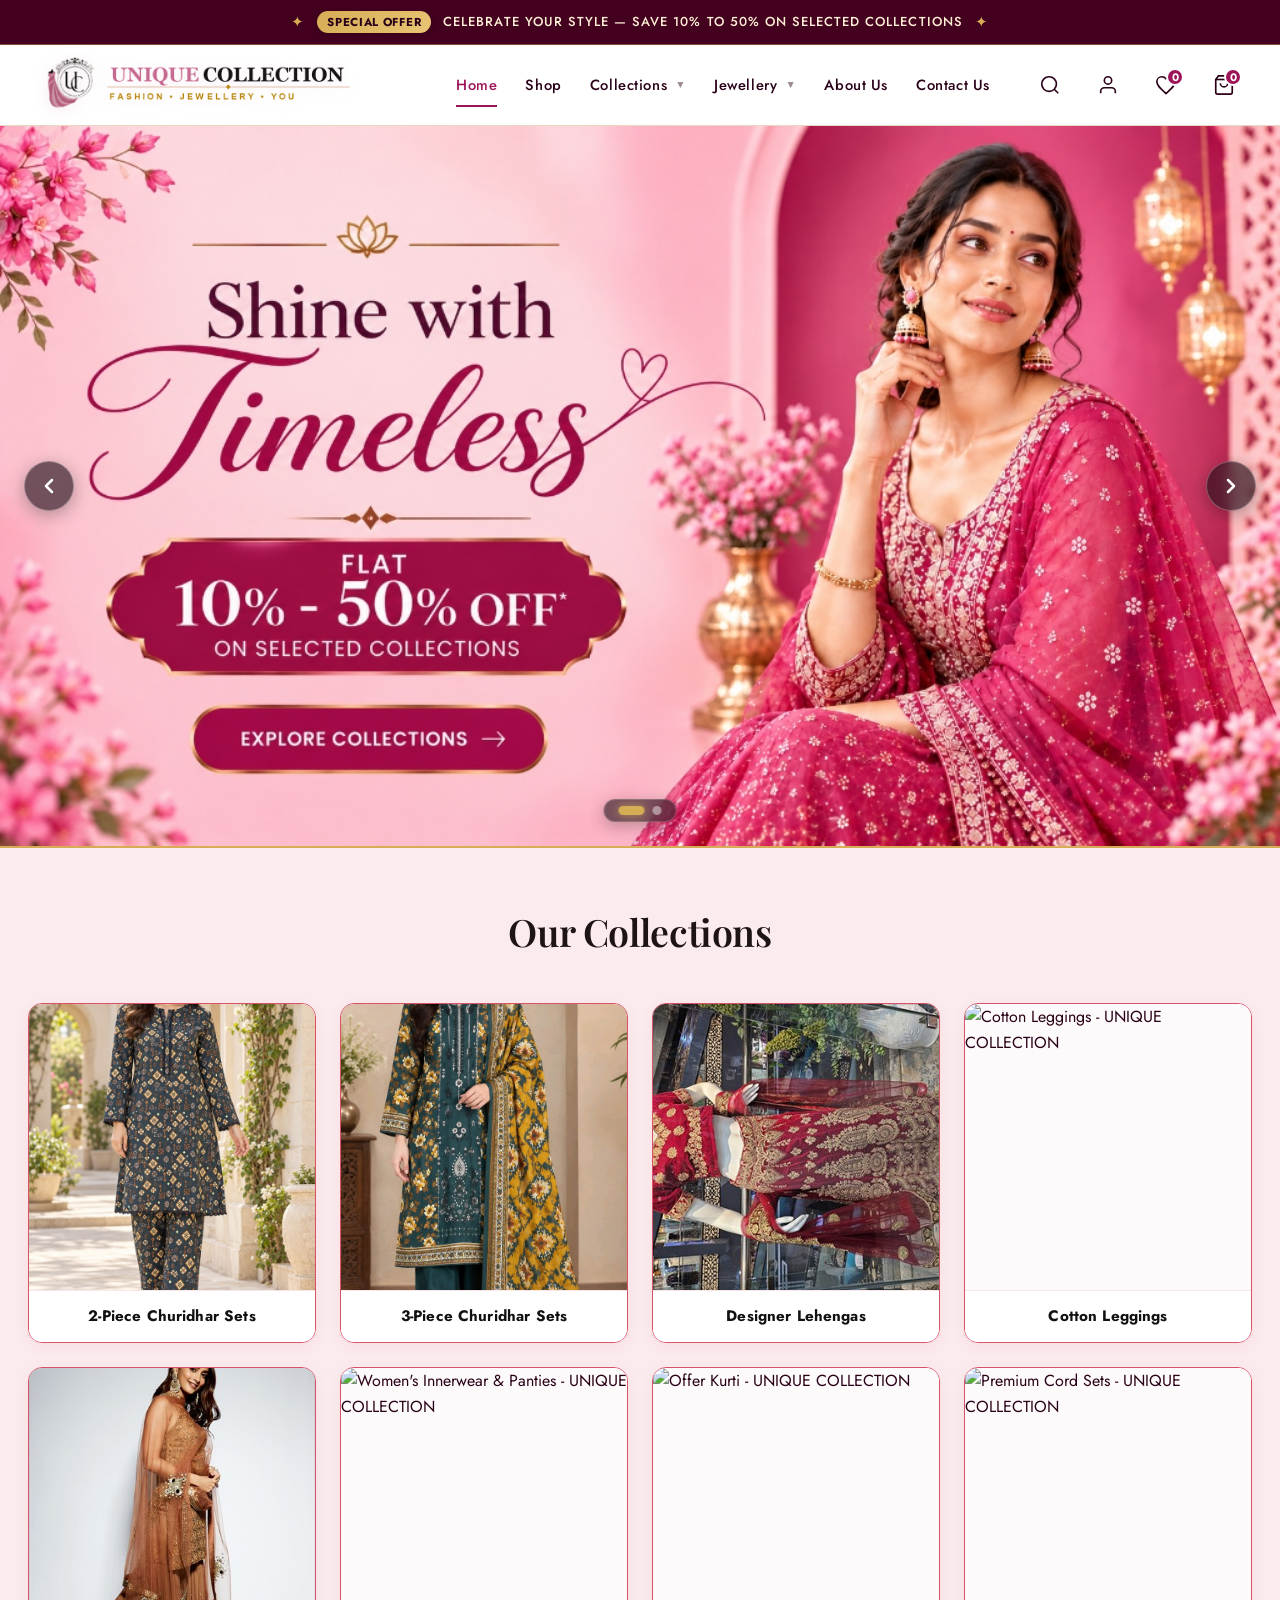
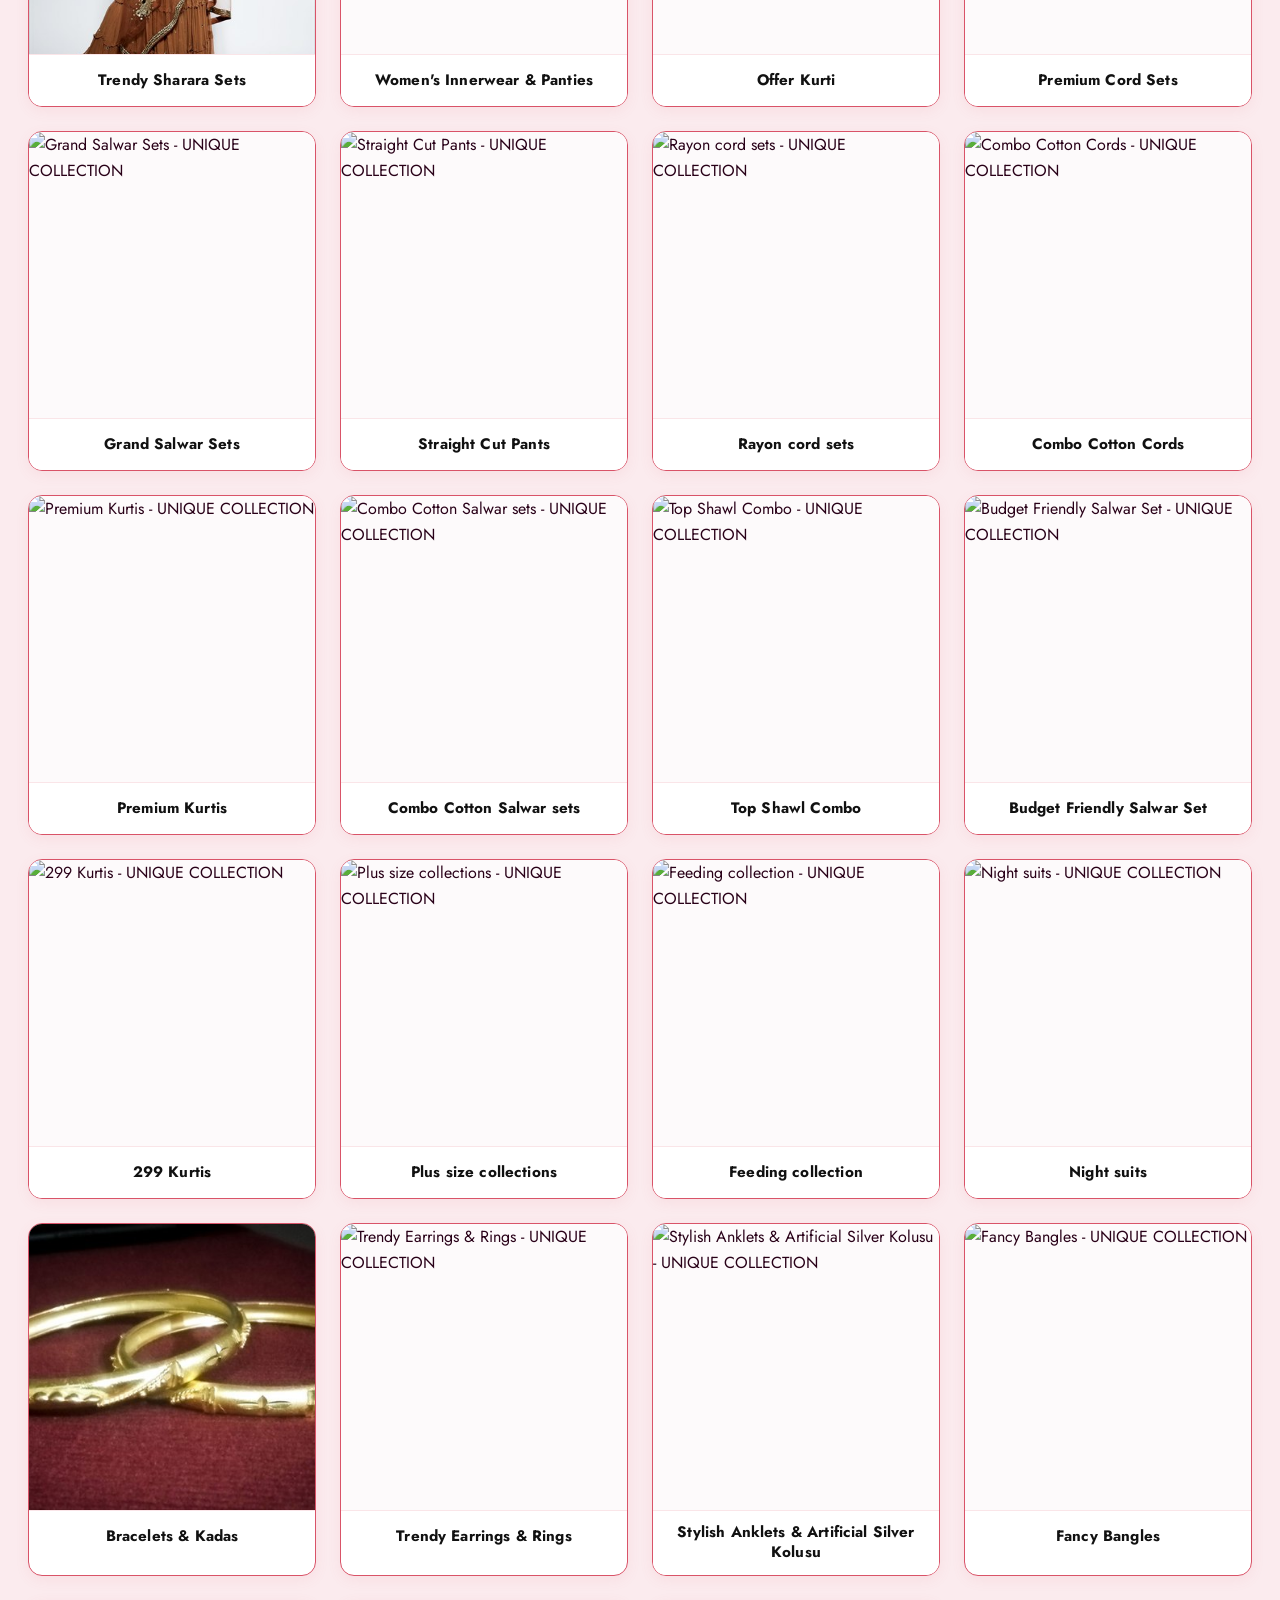
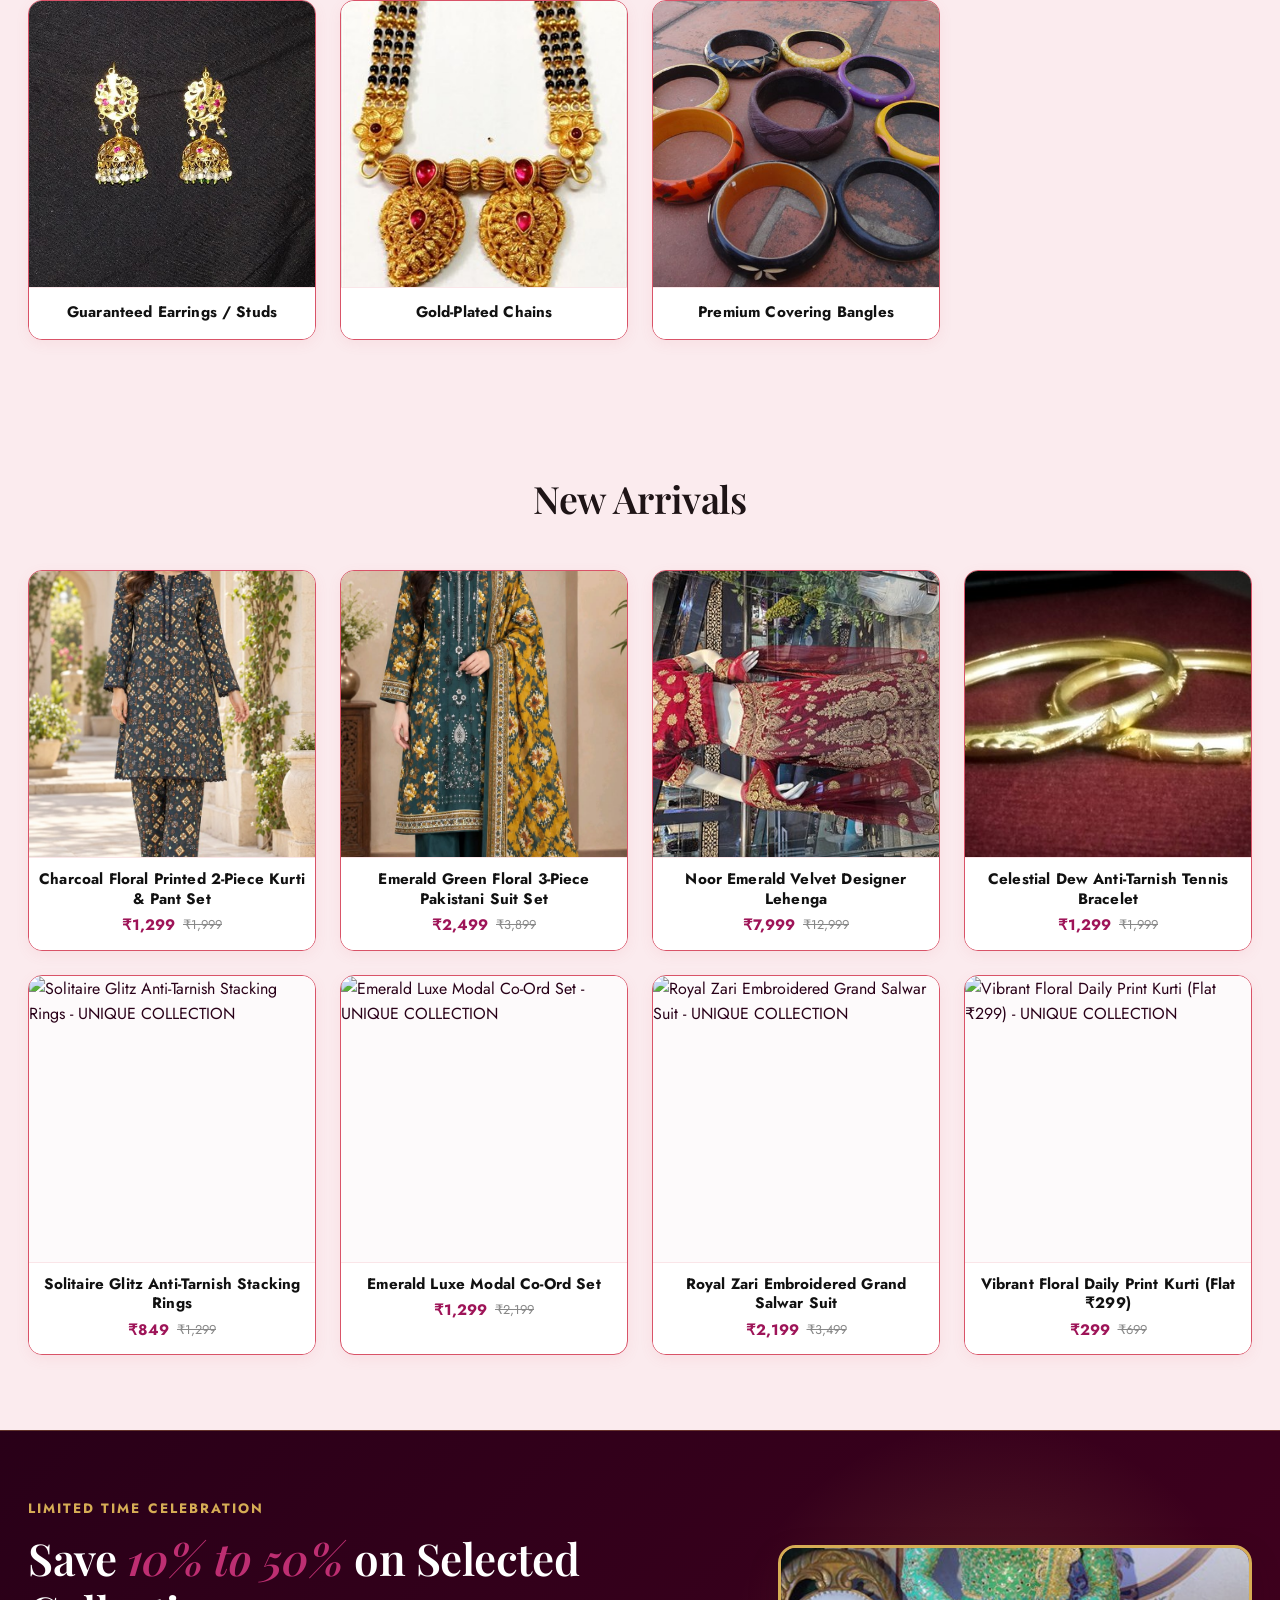
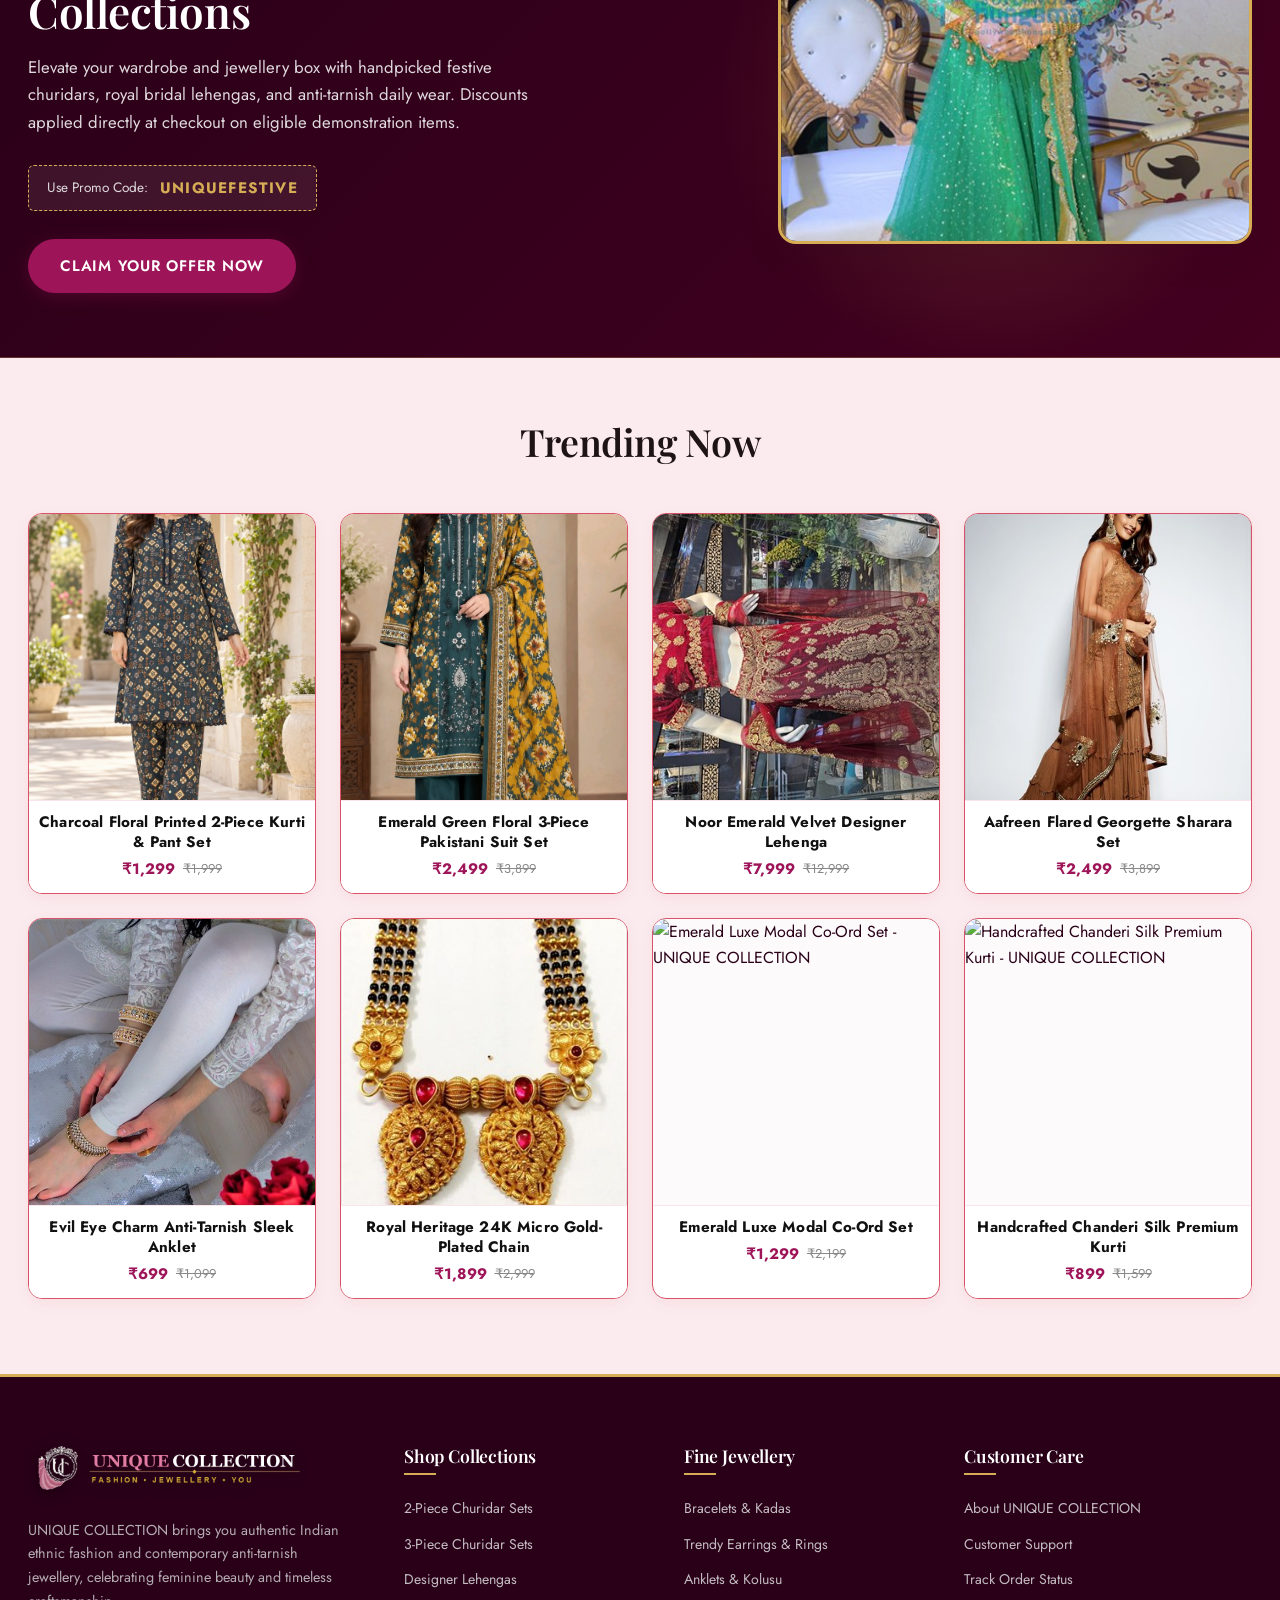
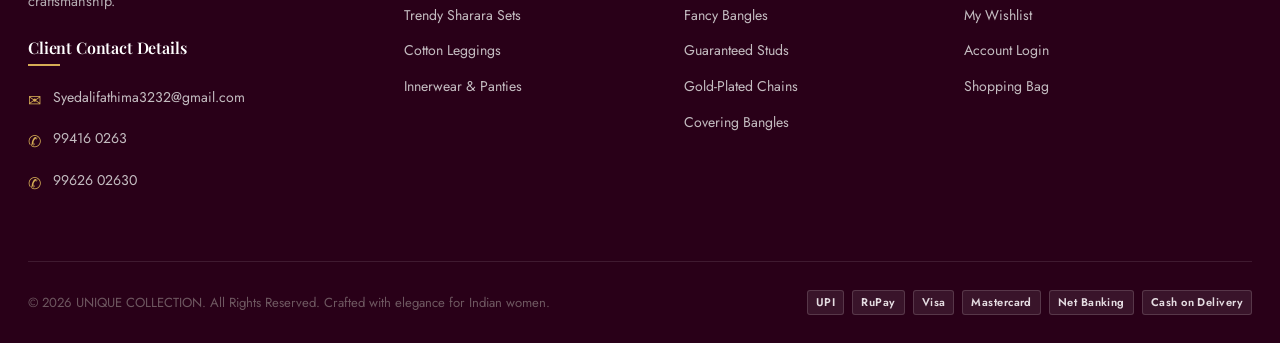
==== commit 49b97d89: "Update website layout, styles, assets, and page designs" ====
--- a/index.html
+++ b/index.html
@@ -6,6 +6,10 @@
     <meta name="description" content="UNIQUE COLLECTION - Premium Indian Women's Fashion & Anti-Tarnish Jewellery. Elegant Churidar Sets, Lehengas, Anti-Tarnish Jewellery & Gold-Plated Accessories.">
     <meta name="keywords" content="women fashion, churidar sets, lehengas, anti-tarnish jewellery, gold plated jewellery, Indian ethnic wear, covering bangles">
     <title>UNIQUE COLLECTION | Premium Women's Fashion &amp; Jewellery</title>
+
+    <!-- Favicon (Browser Tab Icon) -->
+    <link rel="icon" type="image/png" href="assets/logo/favicon.png">
+    <link rel="apple-touch-icon" href="assets/logo/favicon.png">
 
     <!-- Google Fonts: Playfair Display (Serif) & Jost (Sans-Serif) -->
     <link rel="preconnect" href="https://fonts.googleapis.com">
@@ -74,6 +78,8 @@
                             </a>
                             <div class="nav-dropdown dropdown-vertical" aria-label="Collections Submenu">
                                 <ul class="dropdown-menu-list">
+                                    <li><a href="pages/category.html?cat=new-arrivals" style="font-weight: 700; color: #d95368;">New Arrivals</a></li>
+                                    <li><a href="pages/category.html?cat=trending" style="font-weight: 700; color: #d95368;">Trending Now</a></li>
                                     <li><a href="pages/category.html?cat=2-piece-churidar-sets">2-Piece Churidhar Sets</a></li>
                                     <li><a href="pages/category.html?cat=3-piece-churidar-sets">3-Piece Churidhar Sets</a></li>
                                     <li><a href="pages/category.html?cat=designer-lehengas">Designer Lehengas</a></li>
@@ -205,6 +211,8 @@
                             Collections <span class="mobile-chevron">▼</span>
                         </a>
                         <ul class="mobile-sub-menu" id="sub-collections">
+                            <li><a href="pages/category.html?cat=new-arrivals" style="font-weight: 700; color: #d95368;">New Arrivals</a></li>
+                            <li><a href="pages/category.html?cat=trending" style="font-weight: 700; color: #d95368;">Trending Now</a></li>
                             <li><a href="pages/category.html?cat=2-piece-churidar-sets">2-Piece Churidhar Sets</a></li>
                             <li><a href="pages/category.html?cat=3-piece-churidar-sets">3-Piece Churidhar Sets</a></li>
                             <li><a href="pages/category.html?cat=designer-lehengas">Designer Lehengas</a></li>
@@ -271,91 +279,98 @@
     <main id="main-content">
 
         <!-- =====================================================================
-             3. Hero Banner Section (New Luxury Boutique Editorial Banner)
+             3. Hero Banner Section (Timeless Jewellery & Collections Showcase)
              ===================================================================== -->
-        <section class="hero-banner-luxury-section" aria-label="Luxury Ethnic Fashion & Fine Jewellery" id="hero-slider">
-            <div class="hero-luxury-stage">
-                <picture>
-                    <img src="assets/images/hero-luxury-banner.jpg" 
-                         alt="UNIQUE COLLECTION - Elegance in Every Detail - Royal Indian Ethnic Fashion & Fine Jewellery" 
-                         class="hero-luxury-img"
-                         width="1920" height="1080"
-                         fetchpriority="high"
-                         decoding="async">
-                </picture>
-
-                <!-- Editorial Content Overlay (Aligned to left decorative area) -->
-                <div class="hero-luxury-overlay">
-                    <div class="container hero-luxury-container">
-                        <div class="hero-luxury-content">
-                            <div class="hero-luxury-eyebrow">
-                                <span class="hero-sparkle">✦</span>
-                                <span>Elegance in Every Detail</span>
-                                <span class="hero-sparkle">✦</span>
-                            </div>
-
-                            <h1 class="hero-luxury-title">
-                                UNIQUE COLLECTION
-                            </h1>
-
-                            <p class="hero-luxury-desc">
-                                Discover beautiful ethnic wear and jewellery for every occasion.
-                            </p>
-
-                            <div class="hero-luxury-offer-pill">
-                                <span class="offer-sparkle">★</span>
-                                <span class="offer-text">SPECIAL OFFER – SAVE 10% TO 50% ON SELECTED COLLECTIONS</span>
-                                <span class="offer-sparkle">★</span>
-                            </div>
-
-                            <div class="hero-luxury-actions">
-                                <a href="pages/category.html?cat=clothing" class="btn-hero-primary" id="hero-btn-clothing">
-                                    Shop Clothing →
-                                </a>
-                                <a href="pages/category.html?cat=jewellery" class="btn-hero-secondary" id="hero-btn-jewellery">
-                                    Explore Jewellery →
-                                </a>
-                            </div>
+        <section class="hero-banner-luxury-section hero-slider-section" aria-label="Unique Collection Featured Banners" id="hero-slider">
+            <div class="hero-slider-wrapper">
+                <!-- Slide 1: Timeless Jewellery -->
+                <div class="hero-slide active" data-slide="0">
+                    <div class="hero-luxury-stage">
+                        <picture>
+                            <img src="assets/images/hero-banner.png?v=2" 
+                                 alt="UNIQUE COLLECTION - Shine with Timeless Jewellery - Antitarnish & Gold-Plated Collections, Flat 10% - 50% Off" 
+                                 class="hero-luxury-img"
+                                 width="1920" height="1080"
+                                 fetchpriority="high"
+                                 decoding="async">
+                        </picture>
+                        <!-- Interactive Hotspots positioned over graphic buttons in the banner -->
+                        <div class="hero-banner-hotspots" aria-label="Quick Actions">
+                            <a href="pages/category.html?cat=jewellery" 
+                               class="hero-hotspot hotspot-shop-jewellery" 
+                               title="Shop Jewellery" 
+                               aria-label="Shop Jewellery">
+                                <span class="sr-only">Shop Jewellery</span>
+                            </a>
+                            <a href="pages/shop.html" 
+                               class="hero-hotspot hotspot-explore-collections" 
+                               title="Explore Collections" 
+                               aria-label="Explore Collections">
+                                <span class="sr-only">Explore Collections</span>
+                            </a>
                         </div>
                     </div>
                 </div>
-            </div>
-
-            <!-- Mobile Action CTA Bar -->
-            <div class="hero-mobile-cta-bar">
-                <a href="pages/category.html?cat=clothing" class="btn-hero-primary">
-                    Shop Clothing →
-                </a>
-                <a href="pages/category.html?cat=jewellery" class="btn-hero-secondary">
-                    Explore Jewellery →
-                </a>
-            </div>
-        </section>
-
-            <!-- Key Pillars Micro-Highlights Ribbon below full-size banner -->
-            <div class="hero-trust-ribbon">
-                <div class="container">
-                    <div class="hero-ribbon-grid">
-                        <div class="ribbon-item">
-                            <span class="ribbon-icon">✓</span>
-                            <span>100% Authentic Indian Craft</span>
-                        </div>
-                        <div class="ribbon-item">
-                            <span class="ribbon-icon">💧</span>
-                            <span>18K PVD Waterproof Anti-Tarnish</span>
-                        </div>
-                        <div class="ribbon-item">
-                            <span class="ribbon-icon">★</span>
-                            <span>1-Year Plating Guarantee</span>
-                        </div>
-                        <div class="ribbon-item">
-                            <span class="ribbon-icon">🚚</span>
-                            <span>Express Shipping Across India</span>
+
+                <!-- Slide 2: Elegance in Every Collection (Women's Ethnic Wear & Jewellery) -->
+                <div class="hero-slide" data-slide="1">
+                    <div class="hero-luxury-stage">
+                        <picture>
+                            <img src="assets/images/hero-banner-2.png?v=2" 
+                                 alt="UNIQUE COLLECTION - Elegance in Every Collection - Ethnic Wear and Jewellery, Flat 10% - 50% Off" 
+                                 class="hero-luxury-img"
+                                 width="1920" height="1080"
+                                 loading="lazy"
+                                 decoding="async">
+                        </picture>
+                        <!-- Interactive Hotspots positioned over graphic buttons in banner 2 -->
+                        <div class="hero-banner-hotspots" aria-label="Quick Actions">
+                            <a href="pages/category.html?cat=clothing" 
+                               class="hero-hotspot hotspot-shop-jewellery" 
+                               title="Shop Women's Wear" 
+                               aria-label="Shop Women's Wear">
+                                <span class="sr-only">Shop Women's Wear</span>
+                            </a>
+                            <a href="pages/category.html?cat=jewellery" 
+                               class="hero-hotspot hotspot-explore-collections" 
+                               title="Explore Jewellery" 
+                               aria-label="Explore Jewellery">
+                                <span class="sr-only">Explore Jewellery</span>
+                            </a>
                         </div>
                     </div>
                 </div>
+
+                <!-- Carousel Navigation Arrows (Left & Right - Wild Wolven style) -->
+                <button type="button" class="hero-slider-arrow hero-arrow-prev" id="hero-slider-prev" aria-label="Previous Slide">
+                    <svg viewBox="0 0 24 24" fill="none" stroke="currentColor" stroke-width="2.5" stroke-linecap="round" stroke-linejoin="round" aria-hidden="true">
+                        <polyline points="15 18 9 12 15 6"></polyline>
+                    </svg>
+                </button>
+                <button type="button" class="hero-slider-arrow hero-arrow-next" id="hero-slider-next" aria-label="Next Slide">
+                    <svg viewBox="0 0 24 24" fill="none" stroke="currentColor" stroke-width="2.5" stroke-linecap="round" stroke-linejoin="round" aria-hidden="true">
+                        <polyline points="9 18 15 12 9 6"></polyline>
+                    </svg>
+                </button>
+
+                <!-- Dots Indicator at bottom center (Wild Wolven style) -->
+                <div class="hero-slider-dots" role="tablist" aria-label="Hero Slides">
+                    <button type="button" class="hero-dot active" role="tab" aria-selected="true" aria-label="Slide 1" data-slide="0"></button>
+                    <button type="button" class="hero-dot" role="tab" aria-selected="false" aria-label="Slide 2" data-slide="1"></button>
+                </div>
+            </div>
+
+            <!-- Mobile Action CTA Bar for touch devices -->
+            <div class="hero-mobile-cta-bar">
+                <a href="pages/category.html?cat=jewellery" class="btn-hero-primary" id="mobile-hero-btn-jewellery">
+                    Shop Jewellery →
+                </a>
+                <a href="pages/category.html?cat=clothing" class="btn-hero-secondary" id="mobile-hero-btn-clothing">
+                    Shop Women's Wear →
+                </a>
             </div>
         </section>
+
 
         <!-- =====================================================================
              Interactive Live Search Results Section (Dynamically revealed)
@@ -373,65 +388,32 @@
         </section>
 
         <!-- =====================================================================
-             4. Shop by Category - Women's Clothing
+             4. Our Collections (Client Style from Reference Image 2)
              ===================================================================== -->
-        <section class="section-padding" id="clothing-collection" aria-label="Women's Clothing Categories">
+        <section class="section-padding our-collections-section" id="our-collections" aria-label="Our Collections">
             <div class="container">
-                <div class="section-header">
-                    <span class="section-eyebrow">Couture &amp; Comfort</span>
-                    <h2 class="section-title">Shop Women's Clothing</h2>
-                    <div class="section-divider"></div>
-                    <p class="section-desc">
-                        Explore timeless Indian silhouettes, intricate festive embroidery, and supreme daily cotton essentials.
-                    </p>
-                </div>
-
-                <!-- Clothing Categories Grid (6 Client Categories) -->
-                <div class="category-grid category-grid-6" id="clothing-category-grid">
-                    <!-- Dynamic rendering from js/products.js via js/main.js -->
+                <div class="section-header text-center">
+                    <h2 class="our-collections-main-title">Our Collections</h2>
+                </div>
+
+                <!-- Collections Grid: All collections with 1 representative product image, styled as Reference Image 2 -->
+                <div class="our-collections-grid" id="our-collections-grid">
+                    <!-- Populated dynamically by js/main.js -->
                 </div>
             </div>
         </section>
 
         <!-- =====================================================================
-             Shop by Category - Anti-Tarnish Jewellery
+             5. New Arrivals (Exact Same Style as Our Collections)
              ===================================================================== -->
-        <section class="section-padding bg-blush" id="jewellery-collection" aria-label="Anti-Tarnish Jewellery Categories">
+        <section class="section-padding our-collections-section" id="new-arrivals" aria-label="New Arrivals" style="background-color: #fff9fa;">
             <div class="container">
-                <div class="section-header">
-                    <span class="section-eyebrow">Waterproof • Sweatproof • Hypoallergenic</span>
-                    <h2 class="section-title">Anti-Tarnish Jewellery</h2>
-                    <div class="section-divider"></div>
-                    <p class="section-desc">
-                        Engineered with premium surgical-grade 316L titanium steel &amp; 18K PVD gold coating.
-                        Wear in water, gym, or daily routine without losing shine.
-                    </p>
-                </div>
-
-                <!-- Anti-Tarnish Categories Grid (4 Client Categories) -->
-                <div class="category-grid category-grid-4" id="anti-tarnish-category-grid">
-                    <!-- Dynamic rendering from js/products.js via js/main.js -->
-                </div>
-            </div>
-        </section>
-
-        <!-- =====================================================================
-             Shop by Category - Gold-Plated & Covering Collection
-             ===================================================================== -->
-        <section class="section-padding" id="gold-plated-collection" aria-label="Gold-Plated & Covering Collection Categories">
-            <div class="container">
-                <div class="section-header">
-                    <span class="section-eyebrow">Heritage Elegance</span>
-                    <h2 class="section-title">Gold-Plated &amp; Covering Collection</h2>
-                    <div class="section-divider"></div>
-                    <p class="section-desc">
-                        Exquisite 1-gram micro gold-plated ornaments with traditional South Indian temple motifs and guaranteed luster.
-                    </p>
-                </div>
-
-                <!-- Gold-Plated Categories Grid (3 Client Categories) -->
-                <div class="category-grid category-grid-3" id="gold-plated-category-grid">
-                    <!-- Dynamic rendering from js/products.js via js/main.js -->
+                <div class="section-header text-center">
+                    <h2 class="our-collections-main-title">New Arrivals</h2>
+                </div>
+
+                <div class="our-collections-grid" id="new-arrivals-grid">
+                    <!-- Populated dynamically by js/main.js -->
                 </div>
             </div>
         </section>
@@ -471,553 +453,16 @@
         </section>
 
         <!-- =====================================================================
-             5. Featured Products - Section 2: Best Sellers
-             ===================================================================== -->
-        <section class="section-padding" id="best-sellers" aria-label="Best Sellers">
-            <div class="container">
-                <div class="section-header">
-                    <span class="section-eyebrow">Customer Favorites</span>
-                    <h2 class="section-title">Best Sellers</h2>
-                    <div class="section-divider"></div>
-                    <p class="section-desc">
-                        Our most loved ethnic designs and customer-acclaimed anti-tarnish accessories.
-                    </p>
-                </div>
-
-                <div class="product-grid" id="best-sellers-grid">
-                    <!-- Product 1: Designer Lehenga -->
-                    <div class="product-card" data-id="prod-leh-01">
-                        <div class="product-media">
-                            <a href="pages/product-details.html?id=prod-leh-01" class="product-media-link" aria-label="View Noor Emerald Velvet Designer Lehenga">
-                                <img src="assets/images/categories/designer-lehengas.jpg" alt="Noor Emerald Velvet Designer Lehenga" loading="lazy">
-                            </a>
-                            <button type="button" class="btn-wishlist" aria-label="Add to wishlist" data-id="prod-leh-01">
-                                <svg class="wishlist-icon" viewBox="0 0 24 24"><path d="M12 21.35l-1.45-1.32C5.4 15.36 2 12.28 2 8.5 2 5.42 4.42 3 7.5 3c1.74 0 3.41.81 4.5 2.09C13.09 3.81 14.76 3 16.5 3 19.58 3 22 5.42 22 8.5c0 3.78-3.4 6.86-8.55 11.54L12 21.35z"/></svg>
-                            </button>
-                        </div>
-                        <div class="product-content">
-                            <span class="stock-badge-tag in-stock">In Stock</span>
-                            <span class="product-category-tag">Designer Lehengas</span>
-                            <h3 class="product-name"><a href="pages/product-details.html?id=prod-leh-01">Noor Emerald Velvet Designer Lehenga</a></h3>
-                            <div class="product-pricing">
-                                <span class="price-current">₹7,999</span>
-                                <span class="price-original">₹12,999</span>
-                                <span class="price-discount-tag">38% OFF</span>
-                            </div>
-                            <div class="product-card-actions">
-                                <button type="button" class="btn-add-cart" data-id="prod-leh-01">
-                                    <svg width="16" height="16" viewBox="0 0 24 24" fill="none" stroke="currentColor" stroke-width="2"><path d="M6 2L3 6v14a2 2 0 0 0 2 2h14a2 2 0 0 0 2-2V6l-3-4z"></path><line x1="3" y1="6" x2="21" y2="6"></line><path d="M16 10a4 4 0 0 1-8 0"></path></svg>
-                                    Add to Cart
-                                </button>
-                                <a href="pages/product-details.html?id=prod-leh-01" class="btn-view-card" aria-label="View Noor Emerald Velvet Designer Lehenga">View</a>
-                            </div>
-                            <span class="demo-tag">Demonstration Product</span>
-                        </div>
-                    </div>
-
-                    <!-- Product 2: Anti-Tarnish Tennis Bracelet -->
-                    <div class="product-card" data-id="prod-bra-01">
-                        <div class="product-media">
-                            <a href="pages/product-details.html?id=prod-bra-01" class="product-media-link" aria-label="View Celestial Dew Anti-Tarnish Tennis Bracelet">
-                                <img src="assets/images/categories/bracelets-kadas.jpg" alt="Celestial Dew Anti-Tarnish Tennis Bracelet" loading="lazy">
-                            </a>
-                            <button type="button" class="btn-wishlist" aria-label="Add to wishlist" data-id="prod-bra-01">
-                                <svg class="wishlist-icon" viewBox="0 0 24 24"><path d="M12 21.35l-1.45-1.32C5.4 15.36 2 12.28 2 8.5 2 5.42 4.42 3 7.5 3c1.74 0 3.41.81 4.5 2.09C13.09 3.81 14.76 3 16.5 3 19.58 3 22 5.42 22 8.5c0 3.78-3.4 6.86-8.55 11.54L12 21.35z"/></svg>
-                            </button>
-                        </div>
-                        <div class="product-content">
-                            <span class="stock-badge-tag in-stock">In Stock</span>
-                            <span class="product-category-tag">Bracelets &amp; Kadas</span>
-                            <h3 class="product-name"><a href="pages/product-details.html?id=prod-bra-01">Celestial Dew Anti-Tarnish Tennis Bracelet</a></h3>
-                            <div class="product-pricing">
-                                <span class="price-current">₹1,299</span>
-                                <span class="price-original">₹1,999</span>
-                                <span class="price-discount-tag">35% OFF</span>
-                            </div>
-                            <div class="product-card-actions">
-                                <button type="button" class="btn-add-cart" data-id="prod-bra-01">
-                                    <svg width="16" height="16" viewBox="0 0 24 24" fill="none" stroke="currentColor" stroke-width="2"><path d="M6 2L3 6v14a2 2 0 0 0 2 2h14a2 2 0 0 0 2-2V6l-3-4z"></path><line x1="3" y1="6" x2="21" y2="6"></line><path d="M16 10a4 4 0 0 1-8 0"></path></svg>
-                                    Add to Cart
-                                </button>
-                                <a href="pages/product-details.html?id=prod-bra-01" class="btn-view-card" aria-label="View Celestial Dew Anti-Tarnish Tennis Bracelet">View</a>
-                            </div>
-                            <span class="demo-tag">Demonstration Product</span>
-                        </div>
-                    </div>
-
-                    <!-- Product 3: Anti-Tarnish Bangle -->
-                    <div class="product-card" data-id="prod-ban-02">
-                        <div class="product-media">
-                            <a href="pages/product-details.html?id=prod-ban-02" class="product-media-link" aria-label="View Zircon Starlight Anti-Tarnish Open Bangle">
-                                <img src="assets/images/categories/fancy-bangles.jpg" alt="Zircon Starlight Anti-Tarnish Open Bangle" loading="lazy">
-                            </a>
-                            <button type="button" class="btn-wishlist" aria-label="Add to wishlist" data-id="prod-ban-02">
-                                <svg class="wishlist-icon" viewBox="0 0 24 24"><path d="M12 21.35l-1.45-1.32C5.4 15.36 2 12.28 2 8.5 2 5.42 4.42 3 7.5 3c1.74 0 3.41.81 4.5 2.09C13.09 3.81 14.76 3 16.5 3 19.58 3 22 5.42 22 8.5c0 3.78-3.4 6.86-8.55 11.54L12 21.35z"/></svg>
-                            </button>
-                        </div>
-                        <div class="product-content">
-                            <span class="stock-badge-tag in-stock">In Stock</span>
-                            <span class="product-category-tag">Fancy Bangles</span>
-                            <h3 class="product-name"><a href="pages/product-details.html?id=prod-ban-02">Zircon Starlight Anti-Tarnish Open Bangle</a></h3>
-                            <div class="product-pricing">
-                                <span class="price-current">₹1,199</span>
-                                <span class="price-original">₹1,899</span>
-                                <span class="price-discount-tag">37% OFF</span>
-                            </div>
-                            <div class="product-card-actions">
-                                <button type="button" class="btn-add-cart" data-id="prod-ban-02">
-                                    <svg width="16" height="16" viewBox="0 0 24 24" fill="none" stroke="currentColor" stroke-width="2"><path d="M6 2L3 6v14a2 2 0 0 0 2 2h14a2 2 0 0 0 2-2V6l-3-4z"></path><line x1="3" y1="6" x2="21" y2="6"></line><path d="M16 10a4 4 0 0 1-8 0"></path></svg>
-                                    Add to Cart
-                                </button>
-                                <a href="pages/product-details.html?id=prod-ban-02" class="btn-view-card" aria-label="View Zircon Starlight Anti-Tarnish Open Bangle">View</a>
-                            </div>
-                            <span class="demo-tag">Demonstration Product</span>
-                        </div>
-                    </div>
-
-                    <!-- Product 4: Gold Plated Jhumkas -->
-                    <div class="product-card" data-id="prod-gpe-01">
-                        <div class="product-media">
-                            <a href="pages/product-details.html?id=prod-gpe-01" class="product-media-link" aria-label="View Kundan Meenakari Handcrafted Jhumkas">
-                                <img src="assets/images/categories/guaranteed-earrings-studs.jpg" alt="Kundan Meenakari Handcrafted Jhumkas" loading="lazy">
-                            </a>
-                            <button type="button" class="btn-wishlist" aria-label="Add to wishlist" data-id="prod-gpe-01">
-                                <svg class="wishlist-icon" viewBox="0 0 24 24"><path d="M12 21.35l-1.45-1.32C5.4 15.36 2 12.28 2 8.5 2 5.42 4.42 3 7.5 3c1.74 0 3.41.81 4.5 2.09C13.09 3.81 14.76 3 16.5 3 19.58 3 22 5.42 22 8.5c0 3.78-3.4 6.86-8.55 11.54L12 21.35z"/></svg>
-                            </button>
-                        </div>
-                        <div class="product-content">
-                            <span class="stock-badge-tag in-stock">In Stock</span>
-                            <span class="product-category-tag">Guaranteed Earrings / Studs</span>
-                            <h3 class="product-name"><a href="pages/product-details.html?id=prod-gpe-01">Kundan Meenakari Handcrafted Jhumkas</a></h3>
-                            <div class="product-pricing">
-                                <span class="price-current">₹1,599</span>
-                                <span class="price-original">₹2,499</span>
-                                <span class="price-discount-tag">36% OFF</span>
-                            </div>
-                            <div class="product-card-actions">
-                                <button type="button" class="btn-add-cart" data-id="prod-gpe-01">
-                                    <svg width="16" height="16" viewBox="0 0 24 24" fill="none" stroke="currentColor" stroke-width="2"><path d="M6 2L3 6v14a2 2 0 0 0 2 2h14a2 2 0 0 0 2-2V6l-3-4z"></path><line x1="3" y1="6" x2="21" y2="6"></line><path d="M16 10a4 4 0 0 1-8 0"></path></svg>
-                                    Add to Cart
-                                </button>
-                                <a href="pages/product-details.html?id=prod-gpe-01" class="btn-view-card" aria-label="View Kundan Meenakari Handcrafted Jhumkas">View</a>
-                            </div>
-                            <span class="demo-tag">Demonstration Product</span>
-                        </div>
-                    </div>
-
-                    <!-- Product 5: Covering Bangles -->
-                    <div class="product-card" data-id="prod-gpb-01">
-                        <div class="product-media">
-                            <a href="pages/product-details.html?id=prod-gpb-01" class="product-media-link" aria-label="View Temple Lakshmi Matte Finish Covering Bangles">
-                                <img src="assets/images/categories/premium-covering-bangles.jpg" alt="Temple Lakshmi Matte Finish Covering Bangles" loading="lazy">
-                            </a>
-                            <button type="button" class="btn-wishlist" aria-label="Add to wishlist" data-id="prod-gpb-01">
-                                <svg class="wishlist-icon" viewBox="0 0 24 24"><path d="M12 21.35l-1.45-1.32C5.4 15.36 2 12.28 2 8.5 2 5.42 4.42 3 7.5 3c1.74 0 3.41.81 4.5 2.09C13.09 3.81 14.76 3 16.5 3 19.58 3 22 5.42 22 8.5c0 3.78-3.4 6.86-8.55 11.54L12 21.35z"/></svg>
-                            </button>
-                        </div>
-                        <div class="product-content">
-                            <span class="stock-badge-tag in-stock">In Stock</span>
-                            <span class="product-category-tag">Premium Covering Bangles</span>
-                            <h3 class="product-name"><a href="pages/product-details.html?id=prod-gpb-01">Temple Lakshmi Matte Finish Covering Bangles</a></h3>
-                            <div class="product-pricing">
-                                <span class="price-current">₹1,799</span>
-                                <span class="price-original">₹2,899</span>
-                                <span class="price-discount-tag">38% OFF</span>
-                            </div>
-                            <div class="product-card-actions">
-                                <button type="button" class="btn-add-cart" data-id="prod-gpb-01">
-                                    <svg width="16" height="16" viewBox="0 0 24 24" fill="none" stroke="currentColor" stroke-width="2"><path d="M6 2L3 6v14a2 2 0 0 0 2 2h14a2 2 0 0 0 2-2V6l-3-4z"></path><line x1="3" y1="6" x2="21" y2="6"></line><path d="M16 10a4 4 0 0 1-8 0"></path></svg>
-                                    Add to Cart
-                                </button>
-                                <a href="pages/product-details.html?id=prod-gpb-01" class="btn-view-card" aria-label="View Temple Lakshmi Matte Finish Covering Bangles">View</a>
-                            </div>
-                            <span class="demo-tag">Demonstration Product</span>
-                        </div>
-                    </div>
-                </div>
-            </div>
-        </section>
-
-        <!-- =====================================================================
              5. Featured Products - Section 3: Trending Now
              ===================================================================== -->
-        <section class="section-padding bg-blush" id="trending" aria-label="Trending Now">
+        <section class="section-padding our-collections-section" id="trending" aria-label="Trending Now">
             <div class="container">
-                <div class="section-header">
-                    <span class="section-eyebrow">Viral &amp; Popular</span>
-                    <h2 class="section-title">Trending Now</h2>
-                    <div class="section-divider"></div>
-                    <p class="section-desc">
-                        Discover the season's most sought-after silhouettes, sharara sets, and artificial silver kolusu anklets.
-                    </p>
-                </div>
-
-                <div class="product-grid" id="trending-grid">
-                    <!-- Trending Product 1: 2-Piece Set -->
-                    <div class="product-card" data-id="prod-2pc-01">
-                        <div class="product-media">
-                            <a href="pages/product-details.html?id=prod-2pc-01" class="product-media-link" aria-label="View Charcoal Floral Printed 2-Piece Kurti &amp; Pant Set">
-                                <img src="assets/images/2piece-set/2piece-set.jpg" alt="Charcoal Floral Printed 2-Piece Kurti &amp; Pant Set" loading="lazy">
-                            </a>
-                            <button type="button" class="btn-wishlist" aria-label="Add to wishlist" data-id="prod-2pc-01">
-                                <svg class="wishlist-icon" viewBox="0 0 24 24"><path d="M12 21.35l-1.45-1.32C5.4 15.36 2 12.28 2 8.5 2 5.42 4.42 3 7.5 3c1.74 0 3.41.81 4.5 2.09C13.09 3.81 14.76 3 16.5 3 19.58 3 22 5.42 22 8.5c0 3.78-3.4 6.86-8.55 11.54L12 21.35z"/></svg>
-                            </button>
-                        </div>
-                        <div class="product-content">
-                            <span class="stock-badge-tag in-stock">In Stock</span>
-                            <span class="product-category-tag">2-Piece Churidar Sets</span>
-                            <h3 class="product-name"><a href="pages/product-details.html?id=prod-2pc-01">Charcoal Floral Printed 2-Piece Kurti &amp; Pant Set</a></h3>
-                            <div class="product-pricing">
-                                <span class="price-current">₹1,299</span>
-                                <span class="price-original">₹1,999</span>
-                                <span class="price-discount-tag">35% OFF</span>
-                            </div>
-                            <div class="product-card-actions">
-                                <button type="button" class="btn-add-cart" data-id="prod-2pc-01">
-                                    <svg width="16" height="16" viewBox="0 0 24 24" fill="none" stroke="currentColor" stroke-width="2"><path d="M6 2L3 6v14a2 2 0 0 0 2 2h14a2 2 0 0 0 2-2V6l-3-4z"></path><line x1="3" y1="6" x2="21" y2="6"></line><path d="M16 10a4 4 0 0 1-8 0"></path></svg>
-                                    Add to Cart
-                                </button>
-                                <a href="pages/product-details.html?id=prod-2pc-01" class="btn-view-card" aria-label="View Charcoal Floral Printed 2-Piece Kurti &amp; Pant Set">View</a>
-                            </div>
-                            <span class="demo-tag">Demonstration Product</span>
-                        </div>
-                    </div>
-
-                    <!-- Trending Product 2: 3-Piece Pakistani Suit Set -->
-                    <div class="product-card" data-id="prod-3pc-01">
-                        <div class="product-media">
-                            <a href="pages/product-details.html?id=prod-3pc-01" class="product-media-link" aria-label="View Emerald Green Floral 3-Piece Pakistani Suit Set">
-                                <img src="assets/images/3piece-set/3piece-set.jpg" alt="Emerald Green Floral 3-Piece Pakistani Suit Set" loading="lazy">
-                            </a>
-                            <button type="button" class="btn-wishlist" aria-label="Add to wishlist" data-id="prod-3pc-01">
-                                <svg class="wishlist-icon" viewBox="0 0 24 24"><path d="M12 21.35l-1.45-1.32C5.4 15.36 2 12.28 2 8.5 2 5.42 4.42 3 7.5 3c1.74 0 3.41.81 4.5 2.09C13.09 3.81 14.76 3 16.5 3 19.58 3 22 5.42 22 8.5c0 3.78-3.4 6.86-8.55 11.54L12 21.35z"/></svg>
-                            </button>
-                        </div>
-                        <div class="product-content">
-                            <span class="stock-badge-tag in-stock">In Stock</span>
-                            <span class="product-category-tag">3-Piece Churidar Sets</span>
-                            <h3 class="product-name"><a href="pages/product-details.html?id=prod-3pc-01">Emerald Green Floral 3-Piece Pakistani Suit Set</a></h3>
-                            <div class="product-pricing">
-                                <span class="price-current">₹1,899</span>
-                                <span class="price-original">₹2,999</span>
-                                <span class="price-discount-tag">37% OFF</span>
-                            </div>
-                            <div class="product-card-actions">
-                                <button type="button" class="btn-add-cart" data-id="prod-3pc-01">
-                                    <svg width="16" height="16" viewBox="0 0 24 24" fill="none" stroke="currentColor" stroke-width="2"><path d="M6 2L3 6v14a2 2 0 0 0 2 2h14a2 2 0 0 0 2-2V6l-3-4z"></path><line x1="3" y1="6" x2="21" y2="6"></line><path d="M16 10a4 4 0 0 1-8 0"></path></svg>
-                                    Add to Cart
-                                </button>
-                                <a href="pages/product-details.html?id=prod-3pc-01" class="btn-view-card" aria-label="View Emerald Green Floral 3-Piece Pakistani Suit Set">View</a>
-                            </div>
-                            <span class="demo-tag">Demonstration Product</span>
-                        </div>
-                    </div>
-
-                    <!-- Trending Product 3: Trendy Sharara Set -->
-                    <div class="product-card" data-id="prod-sha-01">
-                        <div class="product-media">
-                            <a href="pages/product-details.html?id=prod-sha-01" class="product-media-link" aria-label="View Aafreen Flared Georgette Sharara Set">
-                                <img src="assets/images/categories/trendy-sharara-sets.jpg" alt="Aafreen Flared Georgette Sharara Set" loading="lazy">
-                            </a>
-                            <button type="button" class="btn-wishlist" aria-label="Add to wishlist" data-id="prod-sha-01">
-                                <svg class="wishlist-icon" viewBox="0 0 24 24"><path d="M12 21.35l-1.45-1.32C5.4 15.36 2 12.28 2 8.5 2 5.42 4.42 3 7.5 3c1.74 0 3.41.81 4.5 2.09C13.09 3.81 14.76 3 16.5 3 19.58 3 22 5.42 22 8.5c0 3.78-3.4 6.86-8.55 11.54L12 21.35z"/></svg>
-                            </button>
-                        </div>
-                        <div class="product-content">
-                            <span class="stock-badge-tag in-stock">In Stock</span>
-                            <span class="product-category-tag">Trendy Sharara Sets</span>
-                            <h3 class="product-name"><a href="pages/product-details.html?id=prod-sha-01">Aafreen Flared Georgette Sharara Set</a></h3>
-                            <div class="product-pricing">
-                                <span class="price-current">₹2,499</span>
-                                <span class="price-original">₹3,899</span>
-                                <span class="price-discount-tag">36% OFF</span>
-                            </div>
-                            <div class="product-card-actions">
-                                <button type="button" class="btn-add-cart" data-id="prod-sha-01">
-                                    <svg width="16" height="16" viewBox="0 0 24 24" fill="none" stroke="currentColor" stroke-width="2"><path d="M6 2L3 6v14a2 2 0 0 0 2 2h14a2 2 0 0 0 2-2V6l-3-4z"></path><line x1="3" y1="6" x2="21" y2="6"></line><path d="M16 10a4 4 0 0 1-8 0"></path></svg>
-                                    Add to Cart
-                                </button>
-                                <a href="pages/product-details.html?id=prod-sha-01" class="btn-view-card" aria-label="View Aafreen Flared Georgette Sharara Set">View</a>
-                            </div>
-                            <span class="demo-tag">Demonstration Product</span>
-                        </div>
-                    </div>
-
-                    <!-- Trending Product 4: Stylish Anklet -->
-                    <div class="product-card" data-id="prod-ank-02">
-                        <div class="product-media">
-                            <a href="pages/product-details.html?id=prod-ank-02" class="product-media-link" aria-label="View Evil Eye Charm Anti-Tarnish Sleek Anklet">
-                                <img src="assets/images/categories/stylish-anklets-kolusu.jpg" alt="Evil Eye Charm Anti-Tarnish Sleek Anklet" loading="lazy">
-                            </a>
-                            <button type="button" class="btn-wishlist" aria-label="Add to wishlist" data-id="prod-ank-02">
-                                <svg class="wishlist-icon" viewBox="0 0 24 24"><path d="M12 21.35l-1.45-1.32C5.4 15.36 2 12.28 2 8.5 2 5.42 4.42 3 7.5 3c1.74 0 3.41.81 4.5 2.09C13.09 3.81 14.76 3 16.5 3 19.58 3 22 5.42 22 8.5c0 3.78-3.4 6.86-8.55 11.54L12 21.35z"/></svg>
-                            </button>
-                        </div>
-                        <div class="product-content">
-                            <span class="stock-badge-tag in-stock">In Stock</span>
-                            <span class="product-category-tag">Stylish Anklets &amp; Kolusu</span>
-                            <h3 class="product-name"><a href="pages/product-details.html?id=prod-ank-02">Evil Eye Charm Anti-Tarnish Sleek Anklet</a></h3>
-                            <div class="product-pricing">
-                                <span class="price-current">₹699</span>
-                                <span class="price-original">₹1,099</span>
-                                <span class="price-discount-tag">36% OFF</span>
-                            </div>
-                            <div class="product-card-actions">
-                                <button type="button" class="btn-add-cart" data-id="prod-ank-02">
-                                    <svg width="16" height="16" viewBox="0 0 24 24" fill="none" stroke="currentColor" stroke-width="2"><path d="M6 2L3 6v14a2 2 0 0 0 2 2h14a2 2 0 0 0 2-2V6l-3-4z"></path><line x1="3" y1="6" x2="21" y2="6"></line><path d="M16 10a4 4 0 0 1-8 0"></path></svg>
-                                    Add to Cart
-                                </button>
-                                <a href="pages/product-details.html?id=prod-ank-02" class="btn-view-card" aria-label="View Evil Eye Charm Anti-Tarnish Sleek Anklet">View</a>
-                            </div>
-                            <span class="demo-tag">Demonstration Product</span>
-                        </div>
-                    </div>
-
-                    <!-- Trending Product 5: Gold Plated Chain -->
-                    <div class="product-card" data-id="prod-gpc-01">
-                        <div class="product-media">
-                            <a href="pages/product-details.html?id=prod-gpc-01" class="product-media-link" aria-label="View Royal Heritage 24K Micro Gold-Plated Chain">
-                                <img src="assets/images/categories/gold-plated-chains.jpg" alt="Royal Heritage 24K Micro Gold-Plated Chain" loading="lazy">
-                            </a>
-                            <button type="button" class="btn-wishlist" aria-label="Add to wishlist" data-id="prod-gpc-01">
-                                <svg class="wishlist-icon" viewBox="0 0 24 24"><path d="M12 21.35l-1.45-1.32C5.4 15.36 2 12.28 2 8.5 2 5.42 4.42 3 7.5 3c1.74 0 3.41.81 4.5 2.09C13.09 3.81 14.76 3 16.5 3 19.58 3 22 5.42 22 8.5c0 3.78-3.4 6.86-8.55 11.54L12 21.35z"/></svg>
-                            </button>
-                        </div>
-                        <div class="product-content">
-                            <span class="stock-badge-tag in-stock">In Stock</span>
-                            <span class="product-category-tag">Gold-Plated Chains</span>
-                            <h3 class="product-name"><a href="pages/product-details.html?id=prod-gpc-01">Royal Heritage 24K Micro Gold-Plated Chain</a></h3>
-                            <div class="product-pricing">
-                                <span class="price-current">₹1,899</span>
-                                <span class="price-original">₹2,999</span>
-                                <span class="price-discount-tag">37% OFF</span>
-                            </div>
-                            <div class="product-card-actions">
-                                <button type="button" class="btn-add-cart" data-id="prod-gpc-01">
-                                    <svg width="16" height="16" viewBox="0 0 24 24" fill="none" stroke="currentColor" stroke-width="2"><path d="M6 2L3 6v14a2 2 0 0 0 2 2h14a2 2 0 0 0 2-2V6l-3-4z"></path><line x1="3" y1="6" x2="21" y2="6"></line><path d="M16 10a4 4 0 0 1-8 0"></path></svg>
-                                    Add to Cart
-                                </button>
-                                <a href="pages/product-details.html?id=prod-gpc-01" class="btn-view-card" aria-label="View Royal Heritage 24K Micro Gold-Plated Chain">View</a>
-                            </div>
-                            <span class="demo-tag">Demonstration Product</span>
-                        </div>
-                    </div>
-                </div>
-            </div>
-        </section>
-
-        <!-- =====================================================================
-             Anti-Tarnish & Gold-Plated Highlights Section
-             ===================================================================== -->
-        <section class="section-padding highlights-section" aria-label="Brand Craftsmanship Highlights">
-            <div class="container">
-                <div class="section-header">
-                    <span class="section-eyebrow">Uncompromising Quality</span>
-                    <h2 class="section-title">Why Choose Our Jewellery?</h2>
-                    <div class="section-divider"></div>
-                    <p class="section-desc">
-                        We blend contemporary metallurgic innovation with timeless Indian bridal artistry.
-                    </p>
-                </div>
-
-                <div class="highlights-grid">
-                    <!-- Card 1 -->
-                    <div class="highlight-box">
-                        <div class="highlight-icon-circle">💧</div>
-                        <h3>100% Anti-Tarnish &amp; Waterproof</h3>
-                        <p>
-                            Advanced 18K PVD physical vapor deposition coating ensures your bracelets, rings, and kadas will never fade or blacken in water, sweat, or perfume.
-                        </p>
-                    </div>
-
-                    <!-- Card 2 -->
-                    <div class="highlight-box">
-                        <div class="highlight-icon-circle">✨</div>
-                        <h3>1-Year Plating Guarantee</h3>
-                        <p>
-                            Our micro gold-plated covering studs, bangles, and chains are backed by our 1-year shine guarantee with authentic 24-karat look and feel.
-                        </p>
-                    </div>
-
-                    <!-- Card 3 -->
-                    <div class="highlight-box">
-                        <div class="highlight-icon-circle">🪡</div>
-                        <h3>Artisan Ethnic Tailoring</h3>
-                        <p>
-                            From comfortable pure cotton leggings to ornate zardozi festive lehengas, our ethnic wear is crafted with precision fits and breathable fabrics.
-                        </p>
-                    </div>
-                </div>
-            </div>
-        </section>
-
-        <!-- =====================================================================
-             Full-Width Promotional Banner 3: Anti-Tarnish & Fine Jewellery Spotlight
-             ===================================================================== -->
-        <section class="promo-banner-jewellery" id="jewellery-promo-banner" aria-label="Fine Jewellery Promotion">
-            <div class="container">
-                <div class="jewellery-promo-grid">
-                    <div class="jewellery-promo-content">
-                        <span class="jewellery-promo-eyebrow">✦ 100% Waterproof • Anti-Tarnish Luxury ✦</span>
-                        <h2>Engineered For Daily Grace, <span>Crafted For Royal Occasions</span></h2>
-                        <p>
-                            Indulge in 18K PVD gold-coated surgical titanium steel jewellery and 1-gram micro gold-plated temple ornaments. Wear them swimming, at workouts, or festive celebrations without tarnishing or loss of shine.
-                        </p>
-
-                        <div class="jewellery-features-row">
-                            <div class="jewellery-feature-pill">
-                                <span>💧</span>
-                                <span>Zero Tarnishing in Water</span>
-                            </div>
-                            <div class="jewellery-feature-pill">
-                                <span>🛡</span>
-                                <span>1-Year Plating Guarantee</span>
-                            </div>
-                            <div class="jewellery-feature-pill">
-                                <span>✨</span>
-                                <span>Hypoallergenic 316L Steel</span>
-                            </div>
-                        </div>
-
-                        <div class="jewellery-promo-cta-row">
-                            <a href="pages/category.html?cat=jewellery" class="btn-primary">
-                                SHOP ANTI-TARNISH JEWELLERY →
-                            </a>
-                            <a href="pages/category.html?cat=gold-plated-chains" class="btn-secondary" style="border-color: var(--color-gold); color: var(--color-gold);">
-                                VIEW GOLD-PLATED TREASURES
-                            </a>
-                        </div>
-                    </div>
-
-                    <div class="jewellery-promo-media">
-                        <div class="jewellery-promo-img-box">
-                            <img src="https://images.unsplash.com/photo-1611591475878-1a5c689fef3f?w=800&auto=format&fit=crop&q=80" 
-                                 alt="18K Anti-Tarnish Waterproof Jewellery - UNIQUE COLLECTION" 
-                                 loading="lazy">
-                            <div class="jewellery-promo-floating-tag">
-                                <strong>18K PVD GOLD</strong>
-                                <span>1-Year Guarantee</span>
-                            </div>
-                        </div>
-                    </div>
-                </div>
-            </div>
-        </section>
-
-
-
-        <!-- =====================================================================
-             Shopping Benefits Section (Configurable Placeholders)
-             ===================================================================== -->
-        <section class="section-padding-sm benefits-section" aria-label="Shopping Benefits">
-            <div class="container">
-                <div class="benefits-grid">
-                    <div class="benefit-item">
-                        <div class="benefit-icon">🚚</div>
-                        <div class="benefit-info">
-                            <h4>Free Express Shipping</h4>
-                            <p>Complimentary delivery on eligible orders across India</p>
-                        </div>
-                    </div>
-
-                    <div class="benefit-item">
-                        <div class="benefit-icon">🔄</div>
-                        <div class="benefit-info">
-                            <h4>7-Day Easy Exchange</h4>
-                            <p>Hassle-free size replacement and prompt customer care</p>
-                        </div>
-                    </div>
-
-                    <div class="benefit-item">
-                        <div class="benefit-icon">🛡️</div>
-                        <div class="benefit-info">
-                            <h4>Guaranteed Authenticity</h4>
-                            <p>100% genuine craftsmanship and premium materials</p>
-                        </div>
-                    </div>
-
-                    <div class="benefit-item">
-                        <div class="benefit-icon">💬</div>
-                        <div class="benefit-info">
-                            <h4>Personal Support</h4>
-                            <p>Dedicated customer support via phone and email</p>
-                        </div>
-                    </div>
-                </div>
-            </div>
-        </section>
-
-        <!-- =====================================================================
-             Instagram / Social Showcase Lookbook
-             ===================================================================== -->
-        <section class="section-padding" aria-label="Social Lookbook">
-            <div class="container">
-                <div class="section-header" style="margin-bottom: 32px;">
-                    <span class="section-eyebrow">#UniqueCollectionStyle</span>
-                    <h2 class="section-title">Follow Our Style Diary</h2>
-                    <div class="section-divider"></div>
-                    <p class="section-desc">
-                        Tag us in your festive ensembles and jewellery pairings to be featured in our royal gallery.
-                    </p>
-                </div>
-
-                <div class="instagram-grid">
-                    <div class="insta-card">
-                        <img src="https://images.unsplash.com/photo-1583391733956-3750e0ff4e8b?w=500&auto=format&fit=crop&q=80" alt="Ethnic Lookbook - UNIQUE COLLECTION" loading="lazy">
-                        <div class="insta-overlay">
-                            <span>📷</span>
-                            <p>@uniquecollection</p>
-                        </div>
-                    </div>
-                    <div class="insta-card">
-                        <img src="https://images.unsplash.com/photo-1611591475878-1a5c689fef3f?w=500&auto=format&fit=crop&q=80" alt="Anti-Tarnish Jewellery Pairing" loading="lazy">
-                        <div class="insta-overlay">
-                            <span>📷</span>
-                            <p>@uniquecollection</p>
-                        </div>
-                    </div>
-                    <div class="insta-card">
-                        <img src="https://images.unsplash.com/photo-1594552072238-b8a33785b261?w=500&auto=format&fit=crop&q=80" alt="Bridal Lehenga Inspiration" loading="lazy">
-                        <div class="insta-overlay">
-                            <span>📷</span>
-                            <p>@uniquecollection</p>
-                        </div>
-                    </div>
-                    <div class="insta-card">
-                        <img src="https://images.unsplash.com/photo-1535632787350-4e68ef0ac584?w=500&auto=format&fit=crop&q=80" alt="Gold-Plated Studs & Jhumkas" loading="lazy">
-                        <div class="insta-overlay">
-                            <span>📷</span>
-                            <p>@uniquecollection</p>
-                        </div>
-                    </div>
-                    <div class="insta-card">
-                        <img src="https://images.unsplash.com/photo-1518049362265-d5b2a6467637?w=500&auto=format&fit=crop&q=80" alt="Sharara Festive Look" loading="lazy">
-                        <div class="insta-overlay">
-                            <span>📷</span>
-                            <p>@uniquecollection</p>
-                        </div>
-                    </div>
-                </div>
-            </div>
-        </section>
-
-        <!-- =====================================================================
-             Newsletter Subscription Section
-             ===================================================================== -->
-        <section class="newsletter-section" aria-label="Newsletter Subscription">
-            <div class="container">
-                <div class="newsletter-box">
-                    <span class="section-eyebrow">Join Our Privileged Circle</span>
-                    <h2>Receive Exclusive Offers &amp; Previews</h2>
-                    <p>
-                        Subscribe to receive special festive coupons, new collection previews, and styling guides directly in your inbox.
-                    </p>
-
-                    <form class="newsletter-form" id="newsletter-form" novalidate>
-                        <input type="email" class="newsletter-input" id="newsletter-email" placeholder="Enter your email address..." aria-label="Email address for newsletter" required>
-                        <button type="submit" class="newsletter-btn">Subscribe</button>
-                    </form>
-                    <div class="newsletter-feedback" id="newsletter-feedback"></div>
+                <div class="section-header text-center">
+                    <h2 class="our-collections-main-title">Trending Now</h2>
+                </div>
+
+                <div class="our-collections-grid" id="trending-grid">
+                    <!-- Populated dynamically by js/main.js -->
                 </div>
             </div>
         </section>
--- a/css/style.css
+++ b/css/style.css
@@ -1105,12 +1105,13 @@
 }
 
 /* --------------------------------------------------------------------------
-   7b. New Luxury Homepage Hero Banner (Deep Burgundy & Champagne Gold)
+   7b. Homepage Hero Banner (Shine with Timeless Jewellery & Collections)
    -------------------------------------------------------------------------- */
 .hero-banner-luxury-section {
   width: 100%;
   position: relative;
-  background-color: var(--color-burgundy);
+  background-color: #dbbdb5;
+  background: linear-gradient(135deg, #e4beba 0%, #dbbdb5 50%, #cfa098 100%);
   overflow: hidden;
   margin: 0;
   padding: 0;
@@ -1120,11 +1121,11 @@
 .hero-luxury-stage {
   position: relative;
   width: 100%;
-  min-height: 560px;
-  max-height: 700px;
-  display: flex;
-  align-items: center;
-  background-color: var(--color-plum);
+  max-width: 1920px;
+  margin: 0 auto;
+  display: block;
+  overflow: hidden;
+  aspect-ratio: 16 / 9;
 }
 
 .hero-luxury-stage picture {
@@ -1136,96 +1137,52 @@
 .hero-luxury-img {
   width: 100%;
   height: 100%;
-  min-height: 560px;
-  max-height: 700px;
+  display: block;
   object-fit: cover;
-  object-position: right center;
-  display: block;
-}
-
-.hero-luxury-overlay {
+  object-position: center center;
+}
+
+/* Interactive Hotspots positioned directly over banner graphic buttons */
+.hero-banner-hotspots {
   position: absolute;
   inset: 0;
-  display: flex;
-  align-items: center;
-  background: linear-gradient(90deg, rgba(41, 0, 24, 0.94) 0%, rgba(67, 0, 31, 0.85) 36%, rgba(67, 0, 31, 0.35) 55%, transparent 100%);
+  pointer-events: none;
   z-index: 5;
 }
 
-.hero-luxury-container {
-  width: 100%;
-}
-
-.hero-luxury-content {
-  max-width: 580px;
-  padding: 40px 0;
-  text-align: left;
-}
-
-.hero-luxury-eyebrow {
-  display: inline-flex;
-  align-items: center;
-  gap: 8px;
-  font-family: var(--font-heading);
-  font-style: italic;
-  font-size: 1.2rem;
-  color: var(--color-gold);
-  letter-spacing: 0.08em;
-  margin-bottom: 12px;
-}
-
-.hero-sparkle {
-  color: var(--color-gold);
-  font-size: 0.95rem;
-}
-
-.hero-luxury-title {
-  font-family: var(--font-heading);
-  font-size: 3.6rem;
-  font-weight: 700;
-  color: var(--color-cream);
-  line-height: 1.1;
-  letter-spacing: 0.04em;
-  margin-bottom: 16px;
-  text-shadow: 0 4px 20px rgba(0, 0, 0, 0.6);
-}
-
-.hero-luxury-desc {
-  font-size: 1.12rem;
-  color: var(--color-ivory);
-  line-height: 1.6;
-  margin-bottom: 24px;
-  max-width: 490px;
-  text-shadow: 0 2px 8px rgba(0, 0, 0, 0.5);
-}
-
-.hero-luxury-offer-pill {
-  display: inline-flex;
-  align-items: center;
-  gap: 8px;
-  background: rgba(41, 0, 24, 0.85);
-  backdrop-filter: blur(8px);
-  -webkit-backdrop-filter: blur(8px);
-  border: 1.5px solid var(--color-gold);
-  border-radius: var(--radius-sm);
-  padding: 10px 18px;
-  color: var(--color-gold);
-  font-size: 0.86rem;
-  font-weight: 700;
-  letter-spacing: 0.06em;
-  margin-bottom: 30px;
-  box-shadow: 0 4px 16px rgba(0, 0, 0, 0.35);
-}
-
-.offer-sparkle {
-  color: var(--color-gold);
-}
-
-.hero-luxury-actions {
-  display: flex;
-  align-items: center;
-  gap: 16px;
-  flex-wrap: wrap;
+.hero-hotspot {
+  position: absolute;
+  pointer-events: auto;
+  cursor: pointer;
+  border-radius: 9999px;
+  transition: transform var(--transition-fast), box-shadow var(--transition-fast), background-color var(--transition-fast);
+  outline: none;
+}
+
+/* "SHOP JEWELLERY ->" hotspot mapped over button 1 */
+.hotspot-shop-jewellery {
+  left: 8.2%;
+  top: 76.2%;
+  width: 21.2%;
+  height: 9.0%;
+}
+
+/* "EXPLORE COLLECTIONS ->" hotspot mapped over button 2 */
+.hotspot-explore-collections {
+  left: 30.6%;
+  top: 76.2%;
+  width: 22.8%;
+  height: 9.0%;
+}
+
+.hero-hotspot:hover {
+  transform: scale(1.02);
+  background-color: rgba(255, 255, 255, 0.16);
+  box-shadow: 0 4px 22px rgba(191, 67, 104, 0.45);
+}
+
+.hero-hotspot:active {
+  transform: scale(0.99);
 }
 
 .btn-hero-primary {
@@ -1235,11 +1192,11 @@
   gap: 8px;
   background-color: var(--color-primary);
   color: var(--color-white);
-  padding: 14px 32px;
+  padding: 13px 28px;
   border-radius: var(--radius-full);
-  font-size: 0.95rem;
+  font-size: 0.92rem;
   font-weight: 600;
-  letter-spacing: 0.06em;
+  letter-spacing: 0.05em;
   text-transform: uppercase;
   box-shadow: 0 4px 18px rgba(158, 20, 88, 0.35);
   transition: all var(--transition-fast);
@@ -1263,11 +1220,11 @@
   -webkit-backdrop-filter: blur(6px);
   color: var(--color-cream);
   border: 1.5px solid var(--color-gold);
-  padding: 13px 30px;
+  padding: 12px 26px;
   border-radius: var(--radius-full);
-  font-size: 0.95rem;
+  font-size: 0.92rem;
   font-weight: 600;
-  letter-spacing: 0.06em;
+  letter-spacing: 0.05em;
   text-transform: uppercase;
   transition: all var(--transition-fast);
   text-decoration: none;
@@ -1280,10 +1237,14 @@
   box-shadow: var(--shadow-gold);
 }
 
-/* Backward compatibility for slider elements if referenced */
+/* --------------------------------------------------------------------------
+   Hero Banner Carousel Slider (Wild Wolven Style Left/Right Arrows & Dots)
+   -------------------------------------------------------------------------- */
 .hero-slider-section {
   position: relative;
   width: 100%;
+  overflow: hidden;
+  user-select: none;
 }
 
 .hero-slider-wrapper {
@@ -1296,12 +1257,150 @@
   display: none;
   opacity: 0;
   width: 100%;
-  transition: opacity 0.5s ease-in-out;
+  transition: opacity 0.5s cubic-bezier(0.25, 1, 0.5, 1);
 }
 
 .hero-slide.active {
   display: block;
   opacity: 1;
+  animation: heroSlideFade 0.55s cubic-bezier(0.16, 1, 0.3, 1);
+}
+
+@keyframes heroSlideFade {
+  0% {
+    opacity: 0;
+    transform: scale(1.008);
+  }
+  100% {
+    opacity: 1;
+    transform: scale(1);
+  }
+}
+
+/* Left & Right Circular Navigation Arrows */
+.hero-slider-arrow {
+  position: absolute;
+  top: 50%;
+  transform: translateY(-50%);
+  width: 50px;
+  height: 50px;
+  border-radius: 50%;
+  background: rgba(28, 12, 22, 0.62);
+  backdrop-filter: blur(8px);
+  -webkit-backdrop-filter: blur(8px);
+  border: 1.5px solid rgba(255, 255, 255, 0.28);
+  color: #ffffff;
+  display: flex;
+  align-items: center;
+  justify-content: center;
+  cursor: pointer;
+  z-index: 10;
+  transition: all 0.25s cubic-bezier(0.16, 1, 0.3, 1);
+  box-shadow: 0 4px 18px rgba(0, 0, 0, 0.3);
+  padding: 0;
+}
+
+.hero-slider-arrow svg {
+  width: 24px;
+  height: 24px;
+  stroke: currentColor;
+  transition: transform 0.2s ease;
+}
+
+.hero-arrow-prev {
+  left: 24px;
+}
+
+.hero-arrow-next {
+  right: 24px;
+}
+
+.hero-slider-arrow:hover {
+  background: rgba(158, 20, 88, 0.92);
+  border-color: #d4ad55;
+  color: #f7e7ce;
+  transform: translateY(-50%) scale(1.1);
+  box-shadow: 0 6px 22px rgba(158, 20, 88, 0.55);
+}
+
+.hero-slider-arrow:hover svg {
+  transform: scale(1.1);
+}
+
+.hero-slider-arrow:active {
+  transform: translateY(-50%) scale(0.96);
+}
+
+/* Bottom Center Dots Indicator Bar */
+.hero-slider-dots {
+  position: absolute;
+  bottom: 24px;
+  left: 50%;
+  transform: translateX(-50%);
+  display: flex;
+  align-items: center;
+  gap: 8px;
+  z-index: 10;
+  padding: 6px 14px;
+  border-radius: 9999px;
+  background: rgba(24, 10, 18, 0.58);
+  backdrop-filter: blur(8px);
+  -webkit-backdrop-filter: blur(8px);
+  border: 1px solid rgba(255, 255, 255, 0.18);
+  box-shadow: 0 4px 16px rgba(0, 0, 0, 0.25);
+}
+
+.hero-dot {
+  width: 9px;
+  height: 9px;
+  border-radius: 50%;
+  background: rgba(255, 255, 255, 0.45);
+  border: none;
+  cursor: pointer;
+  padding: 0;
+  transition: all 0.3s cubic-bezier(0.16, 1, 0.3, 1);
+  outline: none;
+}
+
+.hero-dot:hover {
+  background: rgba(255, 255, 255, 0.85);
+  transform: scale(1.15);
+}
+
+.hero-dot.active {
+  width: 26px;
+  border-radius: 6px;
+  background: #d4ad55;
+  box-shadow: 0 0 10px rgba(212, 173, 85, 0.7);
+}
+
+@media (max-width: 768px) {
+  .hero-slider-arrow {
+    width: 38px;
+    height: 38px;
+  }
+  .hero-slider-arrow svg {
+    width: 18px;
+    height: 18px;
+  }
+  .hero-arrow-prev {
+    left: 10px;
+  }
+  .hero-arrow-next {
+    right: 10px;
+  }
+  .hero-slider-dots {
+    bottom: 12px;
+    padding: 4px 10px;
+    gap: 6px;
+  }
+  .hero-dot {
+    width: 7px;
+    height: 7px;
+  }
+  .hero-dot.active {
+    width: 20px;
+  }
 }
 
 .sr-only {
@@ -1326,11 +1425,13 @@
   border-bottom: 1px solid rgba(214, 173, 85, 0.35);
 }
 
+.hero-mobile-cta-bar .btn-hero-primary,
+.hero-mobile-cta-bar .btn-hero-secondary,
 .hero-mobile-cta-bar .btn-primary,
 .hero-mobile-cta-bar .btn-secondary {
   flex: 1;
   text-align: center;
-  font-size: 0.85rem;
+  font-size: 0.88rem;
   padding: 12px 16px;
 }
 
@@ -1474,19 +1575,7 @@
 }
 
 .category-badge-pill {
-  position: absolute;
-  top: 12px;
-  left: 12px;
-  background-color: rgba(255, 255, 255, 0.92);
-  backdrop-filter: blur(6px);
-  color: var(--color-primary);
-  font-size: 0.72rem;
-  font-weight: 700;
-  padding: 3px 10px;
-  border-radius: var(--radius-full);
-  text-transform: uppercase;
-  letter-spacing: 0.04em;
-  box-shadow: var(--shadow-xs);
+  display: none !important;
 }
 
 .category-info {
@@ -2510,11 +2599,12 @@
    19. Shop & Category Pages - Breadcrumbs, Filters, & Listing
    ========================================================================== */
 
-/* Breadcrumb Navigation */
+/* Breadcrumb Navigation - Soft Luxury Blush matching Homepage Banner */
 .breadcrumb-nav {
-  padding: 16px 0;
-  background-color: var(--color-white);
-  border-bottom: 1px solid var(--color-border-light);
+  padding: 14px 0;
+  background: #fdf6f5;
+  background: linear-gradient(135deg, #fdf6f5 0%, #faedea 100%);
+  border-bottom: 1px solid rgba(214, 173, 85, 0.28);
   font-size: 0.85rem;
 }
 
@@ -2528,11 +2618,12 @@
 .breadcrumb-item {
   display: inline-flex;
   align-items: center;
-  color: var(--color-text-muted);
+  color: #7a5060;
 }
 
 .breadcrumb-item a {
-  color: var(--color-text-muted);
+  color: #7a5060;
+  font-weight: 500;
   transition: color var(--transition-fast);
 }
 
@@ -2542,47 +2633,50 @@
 
 .breadcrumb-separator {
   margin: 0 6px;
-  color: var(--color-border);
+  color: #caa1ad;
   font-size: 0.75rem;
 }
 
 .breadcrumb-item.active {
   color: var(--color-primary);
-  font-weight: 600;
-}
-
-/* Page Hero Banner for Shop & Categories */
+  font-weight: 700;
+}
+
+/* Page Hero Banner - Light Luxury Blush matching Homepage Banner */
 .page-hero-banner {
-  background: linear-gradient(135deg, var(--color-ivory) 0%, var(--color-cream) 100%);
-  padding: 44px 0 48px;
-  border-bottom: 1px solid rgba(214, 173, 85, 0.35);
+  background: #faedea;
+  background: linear-gradient(135deg, #fdf6f5 0%, #f7eae7 45%, #f1dbd7 100%);
+  padding: 44px 0 46px;
+  border-bottom: 2px solid var(--color-gold);
   text-align: center;
   position: relative;
 }
 
 .page-hero-banner .category-group-badge {
   display: inline-block;
-  background-color: var(--color-white);
+  background-color: rgba(255, 255, 255, 0.95);
   color: var(--color-primary);
   font-size: 0.75rem;
   font-weight: 700;
   letter-spacing: 0.12em;
   text-transform: uppercase;
-  padding: 4px 14px;
+  padding: 5px 16px;
   border-radius: var(--radius-full);
-  border: 1px solid rgba(214, 173, 85, 0.4);
+  border: 1px solid rgba(214, 173, 85, 0.6);
+  box-shadow: 0 2px 10px rgba(158, 20, 88, 0.08);
   margin-bottom: 12px;
 }
 
 .page-hero-title {
-  font-size: 2.5rem;
-  color: var(--color-dark);
+  font-size: clamp(2rem, 3.5vw, 2.6rem);
+  color: #2b081c;
+  font-weight: 700;
   margin-bottom: 10px;
 }
 
 .page-hero-desc {
   font-size: 1rem;
-  color: var(--color-text-muted);
+  color: #5f3f4c;
   max-width: 680px;
   margin: 0 auto;
 }
@@ -2618,10 +2712,11 @@
 }
 
 .shop-styles-hero-banner {
-  background: linear-gradient(135deg, var(--color-plum) 0%, var(--color-burgundy) 100%);
+  background: #faedea;
+  background: linear-gradient(135deg, #fdf6f5 0%, #f7eae7 45%, #f1dbd7 100%);
   padding: 44px 0 32px;
   border-bottom: 2px solid var(--color-gold);
-  color: var(--color-white);
+  color: #2b081c;
   position: relative;
   text-align: center;
 }
@@ -2634,22 +2729,22 @@
 .shop-styles-title {
   font-family: var(--font-heading, 'Playfair Display', Georgia, serif);
   font-size: clamp(2.2rem, 3.8vw, 3rem);
-  font-weight: 600;
-  color: #FFFFFF !important;
+  font-weight: 700;
+  color: #2b081c !important;
   margin: 0 0 8px 0;
   letter-spacing: -0.01em;
-  text-shadow: 0 2px 10px rgba(0, 0, 0, 0.3);
+  text-shadow: none;
 }
 
 .shop-styles-accent {
-  color: var(--color-gold, #D6AD55) !important;
+  color: #b88628 !important;
   font-style: italic;
   font-weight: 700;
 }
 
 .shop-styles-desc {
   font-size: 0.98rem;
-  color: #dfd8dc;
+  color: #5f3f4c;
   margin: 0 auto;
   max-width: 620px;
 }
@@ -2674,9 +2769,9 @@
 }
 
 .styles-tab-btn {
-  background: rgba(255, 255, 255, 0.1);
-  border: 1px solid rgba(214, 173, 85, 0.4);
-  color: #FFFFFF;
+  background: rgba(255, 255, 255, 0.95);
+  border: 1.5px solid rgba(158, 20, 88, 0.22);
+  color: #4a2436;
   font-family: var(--font-body);
   font-size: 0.88rem;
   font-weight: 600;
@@ -2684,40 +2779,42 @@
   border-radius: 999px;
   cursor: pointer;
   transition: all 0.25s ease;
-  backdrop-filter: blur(6px);
+  box-shadow: 0 2px 8px rgba(0, 0, 0, 0.04);
 }
 
 .styles-tab-btn:hover {
-  border-color: var(--color-gold, #D6AD55);
-  background: rgba(214, 173, 85, 0.22);
-  color: var(--color-gold-light, #faeccf);
+  border-color: #9e1458;
+  background: #ffffff;
+  color: #9e1458;
+  transform: translateY(-2px);
+  box-shadow: 0 4px 12px rgba(158, 20, 88, 0.15);
 }
 
 .styles-tab-btn.active {
   background: var(--color-gold, #D6AD55);
-  color: var(--color-plum, #290018);
-  font-weight: 700;
-  border-color: var(--color-gold, #D6AD55);
-  box-shadow: 0 4px 14px rgba(214, 173, 85, 0.35);
+  color: #1e0513;
+  font-weight: 700;
+  border-color: #c4993d;
+  box-shadow: 0 4px 14px rgba(214, 173, 85, 0.4);
 }
 
 .styles-search-box {
   display: flex;
   align-items: center;
   gap: 10px;
-  background: rgba(255, 255, 255, 0.12);
-  border: 1px solid rgba(214, 173, 85, 0.45);
+  background: rgba(255, 255, 255, 0.95);
+  border: 1.5px solid rgba(158, 20, 88, 0.25);
   border-radius: 999px;
   padding: 8px 18px;
   min-width: 280px;
   transition: all 0.2s ease;
-  backdrop-filter: blur(8px);
+  box-shadow: 0 2px 10px rgba(0, 0, 0, 0.04);
 }
 
 .styles-search-box:focus-within {
-  border-color: var(--color-gold, #D6AD55);
-  background: rgba(255, 255, 255, 0.2);
-  box-shadow: 0 0 0 3px rgba(214, 173, 85, 0.25);
+  border-color: #9e1458;
+  background: #ffffff;
+  box-shadow: 0 0 0 3px rgba(158, 20, 88, 0.18);
 }
 
 .styles-search-box input {
@@ -2725,35 +2822,37 @@
   background: transparent;
   outline: none;
   font-size: 0.88rem;
-  color: #FFFFFF;
+  color: #2b081c;
   width: 100%;
 }
 
 .styles-search-box input::placeholder {
-  color: #dfd8dc;
+  color: #8c6876;
 }
 
 /* Breadcrumb navigation for Shop page */
 .page-shop .breadcrumb-nav {
-  background-color: var(--color-plum, #290018);
-  border-bottom: 1px solid rgba(214, 173, 85, 0.2);
+  background: #fdf6f5;
+  background: linear-gradient(135deg, #fdf6f5 0%, #faedea 100%);
+  border-bottom: 1px solid rgba(214, 173, 85, 0.28);
 }
 
 .page-shop .breadcrumb-item a {
-  color: #dfd8dc;
+  color: #7a5060;
+  font-weight: 500;
 }
 
 .page-shop .breadcrumb-item a:hover {
-  color: var(--color-gold, #D6AD55);
+  color: var(--color-primary);
 }
 
 .page-shop .breadcrumb-separator {
-  color: var(--color-gold, #D6AD55);
+  color: #caa1ad;
 }
 
 .page-shop .breadcrumb-item.active {
-  color: var(--color-gold, #D6AD55);
-  font-weight: 600;
+  color: var(--color-primary);
+  font-weight: 700;
 }
 
 /* Styles 4-Column Grid (Image 2) */
@@ -2857,6 +2956,164 @@
   border-color: var(--color-gold, #D6AD55);
 }
 
+/* =========================================================================
+   Our Collections Section & Reference Image 2 Style Cards
+   ========================================================================= */
+.our-collections-section {
+  background-color: #fbebee !important; /* Soft blush pink background as in Reference Image 2 */
+  padding: 60px 0 75px 0;
+}
+
+.our-collections-main-title {
+  font-family: var(--font-heading, 'Playfair Display', Georgia, serif);
+  font-size: 2.35rem;
+  font-weight: 600;
+  color: #1e1416;
+  text-align: center;
+  margin: 0 0 32px 0;
+  letter-spacing: -0.01em;
+}
+
+.our-collections-grid {
+  display: grid;
+  grid-template-columns: repeat(4, 1fr);
+  gap: 24px;
+}
+
+/* Reference Image 2: Exact Card Style */
+.collection-style-card {
+  display: flex;
+  flex-direction: column;
+  background: #ffffff;
+  border: 1.5px solid #d95368; /* Crisp reddish-coral border from Image 2 */
+  border-radius: 14px;
+  overflow: hidden;
+  text-decoration: none;
+  cursor: pointer;
+  box-shadow: 0 4px 14px rgba(217, 83, 104, 0.08);
+  transition: transform 0.3s cubic-bezier(0.165, 0.84, 0.44, 1), box-shadow 0.3s ease, border-color 0.3s ease;
+}
+
+.collection-style-card:hover {
+  transform: translateY(-5px);
+  box-shadow: 0 12px 28px rgba(217, 83, 104, 0.22);
+  border-color: #c72c48;
+}
+
+.collection-style-card-media {
+  position: relative;
+  width: 100%;
+  aspect-ratio: 1 / 1;
+  overflow: hidden;
+  background: #fdfafb;
+}
+
+.collection-style-card-media img {
+  width: 100%;
+  height: 100%;
+  object-fit: cover;
+  object-position: center;
+  display: block;
+  transition: transform 0.45s ease;
+}
+
+.collection-style-card:hover .collection-style-card-media img {
+  transform: scale(1.06);
+}
+
+.collection-style-card-footer {
+  background: #ffffff;
+  padding: 12px 10px;
+  text-align: center;
+  display: flex;
+  flex-direction: column;
+  align-items: center;
+  justify-content: center;
+  min-height: 52px;
+  border-top: 1px solid rgba(217, 83, 104, 0.15);
+}
+
+.collection-style-card-title {
+  font-family: var(--font-body, 'Jost', -apple-system, BlinkMacSystemFont, sans-serif);
+  font-size: 0.95rem;
+  font-weight: 700;
+  color: #111111;
+  margin: 0;
+  line-height: 1.3;
+  letter-spacing: 0.01em;
+  transition: color 0.2s ease;
+}
+
+.collection-style-card:hover .collection-style-card-title {
+  color: #c72c48;
+}
+
+.collection-style-card-price {
+  display: flex;
+  align-items: center;
+  justify-content: center;
+  gap: 8px;
+  margin-top: 4px;
+}
+
+.collection-style-card-price .price-current {
+  font-family: var(--font-body, 'Jost', sans-serif);
+  font-size: 0.95rem;
+  font-weight: 700;
+  color: #9E1458;
+}
+
+.collection-style-card-price .price-original {
+  font-size: 0.8rem;
+  color: #888888;
+  text-decoration: line-through;
+  font-weight: 400;
+}
+
+@media (max-width: 1024px) {
+  .our-collections-grid {
+    grid-template-columns: repeat(3, 1fr);
+    gap: 18px;
+  }
+  .our-collections-main-title {
+    font-size: 2rem;
+  }
+}
+
+@media (max-width: 768px) {
+  .our-collections-section {
+    padding: 40px 0 50px 0;
+  }
+  .our-collections-grid {
+    grid-template-columns: repeat(2, 1fr);
+    gap: 14px 10px;
+  }
+  .our-collections-main-title {
+    font-size: 1.7rem;
+    margin-bottom: 20px;
+  }
+  .collection-style-card {
+    border-radius: 10px;
+  }
+  .collection-style-card-footer {
+    padding: 10px 6px;
+    min-height: 42px;
+  }
+  .collection-style-card-title {
+    font-size: 0.85rem;
+  }
+}
+
+@media (max-width: 480px) {
+  .our-collections-grid {
+    grid-template-columns: repeat(2, 1fr);
+    gap: 10px 8px;
+  }
+  .collection-style-card-title {
+    font-size: 0.8rem;
+  }
+}
+
 .category-pill-btn {
   background-color: var(--color-white);
   border: 1.5px solid var(--color-border);
@@ -3252,25 +3509,9 @@
   transition: transform 0.3s ease;
 }
 
-.gallery-badge-pill {
-  position: absolute;
-  top: 14px;
-  left: 14px;
-  background: linear-gradient(135deg, var(--color-gold), #dfc282);
-  color: var(--color-dark);
-  font-size: 0.75rem;
-  font-weight: 700;
-  text-transform: uppercase;
-  letter-spacing: 0.06em;
-  padding: 4px 12px;
-  border-radius: var(--radius-full);
-  z-index: 2;
-  box-shadow: var(--shadow-xs);
-}
-
+.gallery-badge-pill,
 .gallery-badge-pill.sale {
-  background: var(--color-primary);
-  color: var(--color-white);
+  display: none !important;
 }
 
 .gallery-thumbnails-wrap {
@@ -5342,50 +5583,54 @@
    21. Wishlist Page Styles
    -------------------------------------------------------------------------- */
 .page-wishlist .page-hero-banner {
-  background: linear-gradient(135deg, var(--color-plum) 0%, var(--color-burgundy) 100%);
+  background: #faedea;
+  background: linear-gradient(135deg, #fdf6f5 0%, #f7eae7 45%, #f1dbd7 100%);
   padding: 44px 0 36px;
   text-align: center;
-  border-bottom: 1px solid rgba(214, 173, 85, 0.35);
-  color: var(--color-white);
+  border-bottom: 2px solid var(--color-gold);
+  color: #2b081c;
 }
 
 .page-wishlist .page-hero-banner h1 {
-  color: var(--color-white);
+  color: #2b081c;
 }
 
 .page-wishlist .page-hero-banner p {
-  color: #dfd8dc;
+  color: #5f3f4c;
 }
 
 /* --------------------------------------------------------------------------
-   21b. About Us & Contact Us Pages - Luxury Dark Wine / Plum Theme
+   21b. About Us & Contact Us Pages - Light Luxury Blush Palette (Homepage Banner Theme)
    -------------------------------------------------------------------------- */
 .page-about .page-hero-banner,
 .page-contact .page-hero-banner {
-  background: linear-gradient(135deg, var(--color-plum) 0%, var(--color-burgundy) 100%);
+  background: #faedea;
+  background: linear-gradient(135deg, #fdf6f5 0%, #f7eae7 45%, #f1dbd7 100%);
   padding: 48px 0 44px;
   text-align: center;
   border-bottom: 2px solid var(--color-gold);
-  color: var(--color-white);
+  color: #2b081c;
   position: relative;
 }
 
 .page-about .page-hero-banner .category-group-badge,
 .page-contact .page-hero-banner .category-group-badge {
-  background: rgba(214, 173, 85, 0.18);
-  color: var(--color-gold-light);
-  border: 1px solid var(--color-gold);
+  background: rgba(255, 255, 255, 0.95);
+  color: var(--color-primary);
+  border: 1px solid rgba(214, 173, 85, 0.6);
+  box-shadow: 0 2px 10px rgba(158, 20, 88, 0.08);
 }
 
 .page-about .page-hero-banner .page-hero-title,
 .page-contact .page-hero-banner .page-hero-title {
-  color: var(--color-white);
-  text-shadow: 0 2px 10px rgba(0, 0, 0, 0.3);
+  color: #2b081c;
+  font-weight: 700;
+  text-shadow: none;
 }
 
 .page-about .page-hero-banner .page-hero-desc,
 .page-contact .page-hero-banner .page-hero-desc {
-  color: #dfd8dc;
+  color: #5f3f4c;
   max-width: 680px;
   margin-left: auto;
   margin-right: auto;
@@ -5394,29 +5639,31 @@
 /* Breadcrumb navigation for About & Contact pages */
 .page-about .breadcrumb-nav,
 .page-contact .breadcrumb-nav {
-  background-color: var(--color-plum);
-  border-bottom: 1px solid rgba(214, 173, 85, 0.2);
+  background: #fdf6f5;
+  background: linear-gradient(135deg, #fdf6f5 0%, #faedea 100%);
+  border-bottom: 1px solid rgba(214, 173, 85, 0.28);
 }
 
 .page-about .breadcrumb-item a,
 .page-contact .breadcrumb-item a {
-  color: #dfd8dc;
+  color: #7a5060;
+  font-weight: 500;
 }
 
 .page-about .breadcrumb-item a:hover,
 .page-contact .breadcrumb-item a:hover {
-  color: var(--color-gold);
+  color: var(--color-primary);
 }
 
 .page-about .breadcrumb-separator,
 .page-contact .breadcrumb-separator {
-  color: var(--color-gold);
+  color: #caa1ad;
 }
 
 .page-about .breadcrumb-item.active,
 .page-contact .breadcrumb-item.active {
-  color: var(--color-gold);
-  font-weight: 600;
+  color: var(--color-primary);
+  font-weight: 700;
 }
 
 .wishlist-section {
@@ -5514,18 +5761,7 @@
 }
 
 .wishlist-badge-pill {
-  position: absolute;
-  top: 12px;
-  left: 12px;
-  background-color: rgba(255, 255, 255, 0.95);
-  color: var(--color-primary);
-  font-size: 0.72rem;
-  font-weight: 700;
-  letter-spacing: 0.04em;
-  text-transform: uppercase;
-  padding: 4px 10px;
-  border-radius: var(--radius-full);
-  box-shadow: var(--shadow-xs);
+  display: none !important;
 }
 
 .btn-remove-wishlist-item {
--- a/css/responsive.css
+++ b/css/responsive.css
@@ -500,14 +500,18 @@
     flex-direction: row;
     gap: 10px;
     padding: 12px 14px;
-    background-color: var(--color-white);
-  }
-
+    background: linear-gradient(135deg, #290018 0%, #43001f 100%);
+    border-top: 1px solid rgba(214, 173, 85, 0.4);
+    border-bottom: 1px solid rgba(214, 173, 85, 0.4);
+  }
+
+  .hero-mobile-cta-bar .btn-hero-primary,
+  .hero-mobile-cta-bar .btn-hero-secondary,
   .hero-mobile-cta-bar .btn-primary,
   .hero-mobile-cta-bar .btn-secondary {
     flex: 1;
     padding: 11px 12px;
-    font-size: 0.8rem;
+    font-size: 0.82rem;
     text-align: center;
     display: flex;
     align-items: center;
